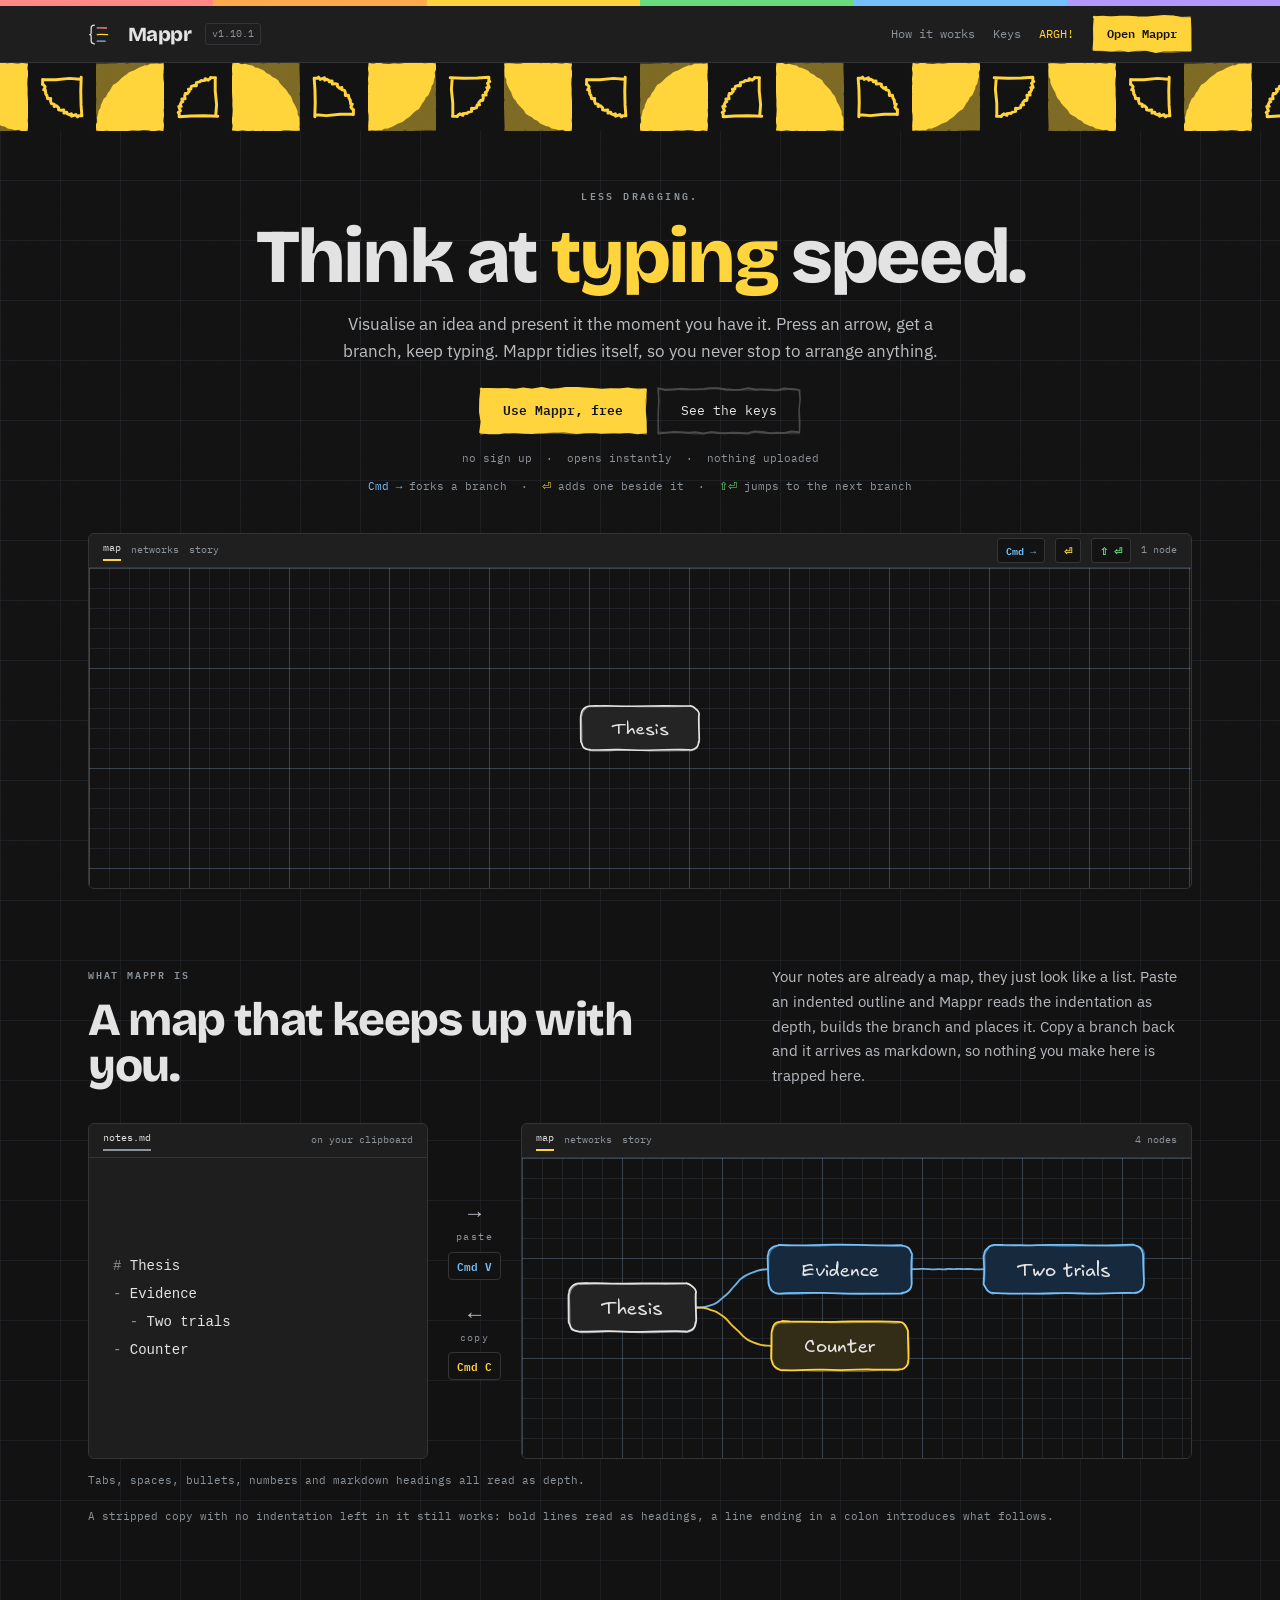
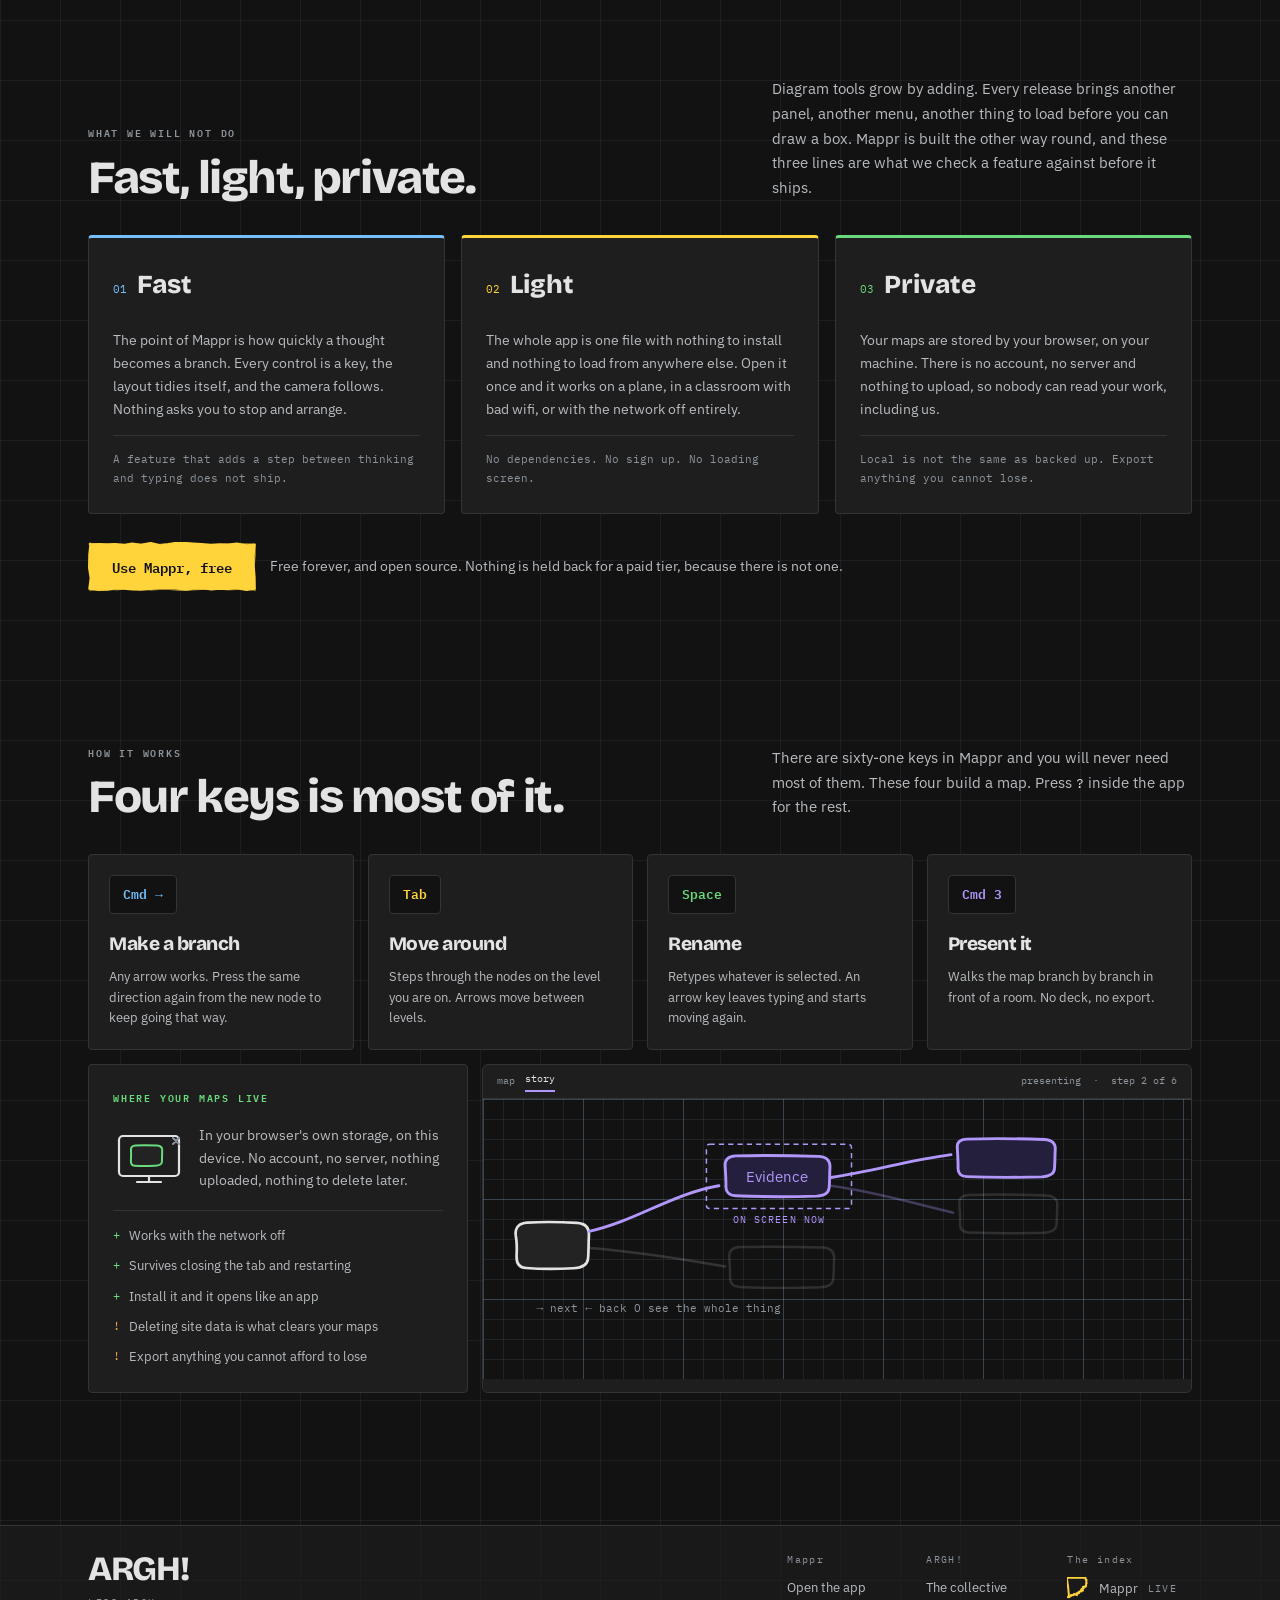
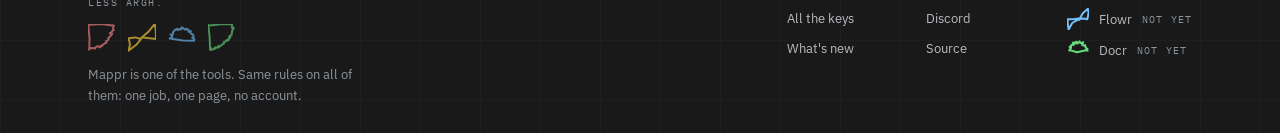
==== mappr/index.html @ 92268f29 "Fire the band, make the cards keys, drop the plate out of the band The band (book board 14): one row" ====
<!doctype html>
<html lang="en">
<head>
<meta charset="utf-8">
<meta name="viewport" content="width=device-width,initial-scale=1">
<title>Mappr by ARGH! — think at typing speed</title>
<meta name="description" content="A keyboard-first mind map. Press an arrow, get a branch, keep typing. Mappr tidies itself, runs in your browser and uploads nothing.">
<meta name="theme-color" content="#121212">
<link rel="icon" href="/assets/icon.svg" type="image/svg+xml">

<meta property="og:title" content="Mappr by ARGH! — think at typing speed">
<meta property="og:description" content="A keyboard-first mind map. Press an arrow, get a branch, keep typing. Free forever, open source, nothing leaves your device.">
<meta property="og:type" content="website">

<!--critical:start-->
<style>
/* Critical: enough to paint dark and roughly right above the fold if
   site.css is late. Generated by tools/build-critical.py from the
   stylesheet itself; do not hand-edit. */
:root{--field:#121212;--panel:#1e1e1e;--line:#343434;--ink:#e3e3e3;--ash:#b9bcc0;--muted:#8d949b;--blue:#74c0fc;--yellow:#ffd43b;--green:#69db7c;--orange:#ffa94d;--violet:#b197fc;--red:#ff8787;--rule-page:rgba(160,195,230,.07);--rule-map:rgba(160,195,230,.10);--rule-map-strong:rgba(160,195,230,.19);--display:'Bricolage Grotesque',system-ui,sans-serif;--sans:'IBM Plex Sans',system-ui,sans-serif;--mono:'IBM Plex Mono',ui-monospace,monospace;--page-max:1200px;--gut:48px;}
*{box-sizing:border-box}
html{scroll-behavior:smooth}
body{margin:0;background-color:var(--field);background-image:linear-gradient(var(--rule-page) 1px, transparent 1px),linear-gradient(90deg, var(--rule-page) 1px, transparent 1px);background-size:60px 60px, 60px 60px;color:var(--ink);font-family:var(--sans);font-size:15px;line-height:1.65;-webkit-font-smoothing:antialiased;}
a{color:var(--blue);text-decoration:none}
a:hover{color:var(--ink)}
.wrap{max-width:var(--page-max);margin:0 auto;padding:0 var(--gut)}
.label{font-family:var(--mono);font-weight:600;font-size:10px;letter-spacing:1.8px;color:var(--muted);text-transform:uppercase;}
.btn{display:inline-flex;align-items:center;justify-content:center;font-family:var(--mono);font-size:13px;font-weight:600;padding:13px 24px;border-radius:4px;border:1px solid transparent;min-height:44px;cursor:pointer;}
.btn-primary{background:var(--ink);color:var(--field)}
.btn-ghost{color:var(--ink);border-color:var(--line);font-weight:400}
.map-paper{background-color:var(--field);background-image:linear-gradient(var(--rule-map) 1px, transparent 1px),linear-gradient(90deg, var(--rule-map) 1px, transparent 1px),linear-gradient(var(--rule-map-strong) 1px, transparent 1px),linear-gradient(90deg, var(--rule-map-strong) 1px, transparent 1px);background-size:20px 20px, 20px 20px, 100px 100px, 100px 100px;}
.panel{background:var(--panel);border:1px solid var(--line);border-radius:6px;overflow:hidden;}
.panel-bar{height:34px;border-bottom:1px solid var(--line);display:flex;align-items:center;padding:0 14px;gap:10px;font-family:var(--mono);font-size:10px;color:#4f4f4f;overflow-x:auto;scrollbar-width:none;}
.spectrum{height:6px;display:flex}
.spectrum span{flex-grow:1}
.spectrum .s1{background:var(--red)}
.spectrum .s2{background:var(--orange)}
.spectrum .s3{background:var(--yellow)}
.spectrum .s4{background:var(--green)}
.spectrum .s5{background:var(--blue)}
.spectrum .s6{background:var(--violet)}
.topbar{position:sticky;top:0;z-index:20;background:var(--panel);border-bottom:1px solid var(--line);}
.topbar .inner{max-width:var(--page-max);margin:0 auto;height:56px;display:flex;align-items:center;gap:14px;padding:0 var(--gut);}
.topbar .name{font-family:var(--display);font-weight:700;font-size:19px}
.topbar .ver{font-family:var(--mono);font-size:10px;color:var(--muted);border:1px solid var(--line);padding:2px 6px;border-radius:3px;}
.topbar nav{margin-left:auto;display:flex;align-items:center;gap:18px}
.topbar nav a{font-family:var(--mono);font-size:12px;color:var(--muted)}
.topbar nav a.argh{color:var(--yellow)}
.topbar nav a.cta{color:var(--field);background:var(--yellow);font-weight:600;padding:8px 13px;border-radius:4px;}
.hero{padding:56px 0 0;text-align:center}
.hero .label{letter-spacing:2.4px}
.hero h1{font-weight:700;font-size:76px;line-height:.94;letter-spacing:-1.6px;margin:18px auto 0;}
.hero h1 .hl{color:var(--yellow)}
.hero .lead{margin:18px auto 0;max-width:600px}
.hero .actions{display:flex;gap:10px;justify-content:center;margin-top:22px;flex-wrap:wrap}
.hero .reassure{display:block;margin-top:14px;font-family:var(--mono);font-size:11px;color:var(--muted);}
.hero-panel{margin-top:38px;}
.hero-note{margin-top:10px;font-family:var(--mono);font-size:11px;color:var(--muted);}
.hero-panel{display:flex;flex-direction:column}
.hero h1{font-weight:800;letter-spacing:-2.8px}
.topbar .name{font-weight:800;letter-spacing:-.6px;font-size:20px}
.drawn{position:relative;background:none;border:0;border-radius:0;padding:13px 24px}
.drawn .ed{position:absolute;inset:0;display:block;pointer-events:none;color:inherit}
.drawn .ed svg{display:block;width:100%;height:100%}
.drawn .t{position:relative}
.drawn .f2,.drawn .f3{opacity:0}
.btn.drawn.btn-primary .t{color:var(--field)}
.btn.drawn.btn-ghost{color:#4a4a4a;background:none;border:0}
.btn.drawn.btn-ghost .t{color:var(--ink)}
.topbar nav a.cta.drawn{color:var(--yellow);background:none;padding:9px 15px}
.topbar nav a.cta.drawn .t{color:var(--field)}
.grain{position:fixed;inset:0;pointer-events:none;z-index:2;opacity:.05;mix-blend-mode:overlay}
.grain svg{width:100%;height:100%;display:block}
.tileband{height:68px;overflow:hidden;display:flex;justify-content:center;background:var(--field);position:relative;z-index:1}
.tileband .row{display:flex;flex:0 0 auto}
.tileband .bt{display:block;width:68px;height:68px;flex:0 0 68px;opacity:0;animation:bandfire 1ms steps(1,start) forwards;animation-delay:calc(var(--i) * 34ms)}
.tileband .bt svg{display:block;width:100%;height:100%;overflow:visible;transition:transform 90ms steps(2,end)}
@media (max-width:1000px){:root{--gut:28px}.hero h1{font-size:56px;letter-spacing:-1px}}
@media (max-width:640px){:root{--gut:16px}.hero h1{font-size:40px;line-height:1;letter-spacing:-.6px;max-width:none}.topbar nav{gap:12px}.tileband{height:48px}.tileband .bt{width:48px;height:48px;flex-basis:48px}}
@media (prefers-reduced-motion: reduce){html{scroll-behavior:auto}.tileband .bt{animation:none;opacity:1}}
</style>
<!--critical:end-->
<link rel="stylesheet" href="/assets/site.css">
<link rel="preload" href="/assets/fonts/bricolage-grotesque-latin-800-normal.woff2" as="font" type="font/woff2" crossorigin>
<link rel="preload" href="/assets/fonts/ibm-plex-sans-latin-400-normal.woff2" as="font" type="font/woff2" crossorigin>
</head>
<body>

<div class="spectrum" aria-hidden="true">
  <span class="s1"></span><span class="s2"></span><span class="s3"></span>
  <span class="s4"></span><span class="s5"></span><span class="s6"></span>
</div>

<header class="topbar">
  <div class="inner">
    <svg width="26" height="24" viewBox="0 0 124 112" fill="none" aria-hidden="true">
      <path d="M30 14 C21 14.6 15.5 18 15.2 26 C14.8 36 15.4 44 15 52 C14.7 56.5 12 58 8 58.4 C12 58.8 14.8 60.4 15.1 65 C15.5 73 14.9 81 15.3 91 C15.6 99 21 102.4 30 103" stroke="#e3e3e3" stroke-width="6" stroke-linecap="round" stroke-linejoin="round"></path>
      <path d="M44 27 C58 26.4 74 26.8 88 27.4" stroke="#ff8787" stroke-width="6" stroke-linecap="round"></path>
      <path d="M44 58.5 C60 58 78 58.4 94 59" stroke="#ffd43b" stroke-width="6" stroke-linecap="round"></path>
      <path d="M44 90 C56 89.4 70 89.8 82 90.4" stroke="#74c0fc" stroke-width="6" stroke-linecap="round"></path>
    </svg>
    <span class="name">Mappr</span>
    <span class="ver">v1.10.1</span>
    <nav>
      <a href="#how">How it works</a>
      <a href="#keys">Keys</a>
      <a href="/" class="argh">ARGH!</a>
      <a href="/mappr/app" class="cta drawn"><span class="ed" aria-hidden="true"><svg viewBox="0 0 120 36" preserveAspectRatio="none" fill="none"><g class="f1"><path d="M2.0 2.1 L13.3 1.6 L22.7 2.5 L33.6 1.7 L44.0 1.6 L53.9 2.3 L66.2 2.5 L76.1 1.6 L86.2 1.1 L97.5 1.5 L107.0 3.2 L117.6 3.1 L118.3 13.3 L118.3 22.6 L118.5 33.4 L107.2 33.1 L95.8 33.7 L85.2 33.7 L76.7 35.2 L65.1 33.1 L54.4 33.0 L43.5 34.3 L33.9 32.9 L23.1 33.8 L12.3 33.1 L1.7 33.0 L2.4 23.7 L2.3 12.4 L3.1 1.7 Z" fill="currentColor" stroke="currentColor" stroke-width="2" stroke-linejoin="round"/><path d="M1.9 2.4 L13.6 1.8 L24.6 1.9 L33.4 2.4 L44.4 3.0 L56.4 3.6 L66.4 2.5 L77.4 2.6 L86.1 1.8 L98.4 1.3 L108.4 2.2 L118.0 1.7 L118.0 13.0 L117.7 25.0 L118.4 34.6 L108.6 34.6 L97.7 35.3 L87.5 35.4 L77.1 34.9 L65.9 33.3 L55.8 34.5 L44.2 33.6 L34.6 34.7 L22.5 34.5 L12.4 34.0 L3.4 33.4 L3.2 23.5 L1.8 12.2 L3.6 2.1 Z" fill="none" stroke="currentColor" stroke-width="1.24" stroke-linejoin="round" opacity=".5"/></g><g class="f2"><path d="M3.0 1.6 L12.8 2.3 L23.6 3.0 L33.4 1.7 L43.7 1.7 L53.7 2.5 L65.6 2.3 L76.2 2.8 L87.1 1.0 L97.9 3.1 L107.1 1.8 L119.0 1.7 L117.0 13.4 L118.7 24.1 L117.0 32.8 L108.3 33.4 L97.9 34.3 L85.6 35.1 L76.3 34.7 L65.8 34.2 L54.5 33.1 L44.4 34.7 L34.1 33.7 L22.9 33.4 L12.9 33.0 L2.1 34.7 L2.1 23.1 L2.4 12.7 L0.8 1.4 Z" fill="currentColor" stroke="currentColor" stroke-width="2" stroke-linejoin="round"/><path d="M1.5 1.6 L13.1 2.8 L23.1 2.4 L33.3 3.1 L45.8 2.4 L55.8 1.7 L65.8 2.2 L76.7 2.4 L87.9 2.3 L97.6 2.0 L107.2 1.7 L118.7 2.4 L119.1 14.4 L118.0 22.9 L118.5 34.5 L108.8 34.6 L98.6 33.3 L86.9 35.4 L75.2 34.2 L66.7 33.7 L54.5 34.6 L43.6 35.5 L34.3 35.2 L22.6 33.4 L13.9 34.4 L3.7 35.4 L2.4 24.4 L3.1 13.6 L1.8 3.4 Z" fill="none" stroke="currentColor" stroke-width="1.24" stroke-linejoin="round" opacity=".5"/></g><g class="f3"><path d="M1.6 2.0 L13.5 2.8 L23.8 3.2 L33.6 1.8 L44.6 0.8 L53.7 2.3 L66.5 1.6 L75.0 1.5 L85.9 1.0 L96.5 2.2 L107.3 2.0 L117.0 3.1 L118.7 13.8 L118.4 23.7 L119.1 34.3 L106.6 33.9 L97.8 34.6 L85.4 33.3 L75.2 34.5 L65.2 34.1 L54.1 34.8 L43.2 33.1 L32.7 33.6 L23.2 34.6 L11.4 33.8 L0.9 34.7 L2.1 23.9 L2.7 13.5 L1.7 2.4 Z" fill="currentColor" stroke="currentColor" stroke-width="2" stroke-linejoin="round"/><path d="M2.9 3.2 L12.4 3.1 L24.5 1.5 L33.2 3.1 L44.5 3.6 L56.0 2.2 L65.0 2.8 L76.6 1.7 L87.8 2.0 L97.7 2.6 L107.8 2.2 L118.3 3.0 L119.1 12.3 L117.9 23.5 L119.7 33.9 L108.6 34.0 L97.6 33.5 L86.5 33.7 L75.6 33.7 L64.8 34.0 L55.2 34.3 L44.8 33.7 L35.0 33.6 L23.9 34.4 L12.8 33.5 L3.0 34.1 L2.0 24.7 L3.1 12.7 L2.8 2.4 Z" fill="none" stroke="currentColor" stroke-width="1.24" stroke-linejoin="round" opacity=".5"/></g></svg></span><span class="t">Open Mappr</span></a>
    </nav>
  </div>
</header>

<!--band:start-->
<div class="tileband" data-owner="mappr" aria-hidden="true"><div class="row"><span class="bt" style="--i:0"><svg viewBox="0 0 120 120"><g transform="rotate(0 60 60)"><use href="/assets/tiles.svg#g-quarter-disc"/></g></svg></span><span class="bt" style="--i:0"><svg viewBox="0 0 120 120"><g transform="rotate(0 60 60)"><use href="/assets/tiles.svg#o-quarter-disc"/></g></svg></span><span class="bt" style="--i:0"><svg viewBox="0 0 120 120"><g transform="rotate(90 60 60)"><use href="/assets/tiles.svg#g-quarter-disc"/></g></svg></span><span class="bt" style="--i:0"><svg viewBox="0 0 120 120"><g transform="rotate(90 60 60)"><use href="/assets/tiles.svg#o-quarter-disc"/></g></svg></span><span class="bt" style="--i:0"><svg viewBox="0 0 120 120"><g transform="rotate(180 60 60)"><use href="/assets/tiles.svg#g-quarter-disc"/></g></svg></span><span class="bt" style="--i:0"><svg viewBox="0 0 120 120"><g transform="rotate(180 60 60)"><use href="/assets/tiles.svg#o-quarter-disc"/></g></svg></span><span class="bt" style="--i:0"><svg viewBox="0 0 120 120"><g transform="rotate(270 60 60)"><use href="/assets/tiles.svg#g-quarter-disc"/></g></svg></span><span class="bt" style="--i:0"><svg viewBox="0 0 120 120"><g transform="rotate(270 60 60)"><use href="/assets/tiles.svg#o-quarter-disc"/></g></svg></span><span class="bt" style="--i:0"><svg viewBox="0 0 120 120"><g transform="rotate(0 60 60)"><use href="/assets/tiles.svg#g-quarter-disc"/></g></svg></span><span class="bt" style="--i:0"><svg viewBox="0 0 120 120"><g transform="rotate(0 60 60)"><use href="/assets/tiles.svg#o-quarter-disc"/></g></svg></span><span class="bt" style="--i:1"><svg viewBox="0 0 120 120"><g transform="rotate(90 60 60)"><use href="/assets/tiles.svg#g-quarter-disc"/></g></svg></span><span class="bt" style="--i:2"><svg viewBox="0 0 120 120"><g transform="rotate(90 60 60)"><use href="/assets/tiles.svg#o-quarter-disc"/></g></svg></span><span class="bt" style="--i:3"><svg viewBox="0 0 120 120"><g transform="rotate(180 60 60)"><use href="/assets/tiles.svg#g-quarter-disc"/></g></svg></span><span class="bt" style="--i:4"><svg viewBox="0 0 120 120"><g transform="rotate(180 60 60)"><use href="/assets/tiles.svg#o-quarter-disc"/></g></svg></span><span class="bt" style="--i:5"><svg viewBox="0 0 120 120"><g transform="rotate(270 60 60)"><use href="/assets/tiles.svg#g-quarter-disc"/></g></svg></span><span class="bt" style="--i:6"><svg viewBox="0 0 120 120"><g transform="rotate(270 60 60)"><use href="/assets/tiles.svg#o-quarter-disc"/></g></svg></span><span class="bt" style="--i:7"><svg viewBox="0 0 120 120"><g transform="rotate(0 60 60)"><use href="/assets/tiles.svg#g-quarter-disc"/></g></svg></span><span class="bt" style="--i:8"><svg viewBox="0 0 120 120"><g transform="rotate(0 60 60)"><use href="/assets/tiles.svg#o-quarter-disc"/></g></svg></span><span class="bt" style="--i:9"><svg viewBox="0 0 120 120"><g transform="rotate(90 60 60)"><use href="/assets/tiles.svg#g-quarter-disc"/></g></svg></span><span class="bt" style="--i:10"><svg viewBox="0 0 120 120"><g transform="rotate(90 60 60)"><use href="/assets/tiles.svg#o-quarter-disc"/></g></svg></span><span class="bt" style="--i:11"><svg viewBox="0 0 120 120"><g transform="rotate(180 60 60)"><use href="/assets/tiles.svg#g-quarter-disc"/></g></svg></span><span class="bt" style="--i:12"><svg viewBox="0 0 120 120"><g transform="rotate(180 60 60)"><use href="/assets/tiles.svg#o-quarter-disc"/></g></svg></span><span class="bt" style="--i:13"><svg viewBox="0 0 120 120"><g transform="rotate(270 60 60)"><use href="/assets/tiles.svg#g-quarter-disc"/></g></svg></span><span class="bt" style="--i:14"><svg viewBox="0 0 120 120"><g transform="rotate(270 60 60)"><use href="/assets/tiles.svg#o-quarter-disc"/></g></svg></span><span class="bt" style="--i:15"><svg viewBox="0 0 120 120"><g transform="rotate(0 60 60)"><use href="/assets/tiles.svg#g-quarter-disc"/></g></svg></span><span class="bt" style="--i:16"><svg viewBox="0 0 120 120"><g transform="rotate(0 60 60)"><use href="/assets/tiles.svg#o-quarter-disc"/></g></svg></span><span class="bt" style="--i:17"><svg viewBox="0 0 120 120"><g transform="rotate(90 60 60)"><use href="/assets/tiles.svg#g-quarter-disc"/></g></svg></span><span class="bt" style="--i:18"><svg viewBox="0 0 120 120"><g transform="rotate(90 60 60)"><use href="/assets/tiles.svg#o-quarter-disc"/></g></svg></span><span class="bt" style="--i:19"><svg viewBox="0 0 120 120"><g transform="rotate(180 60 60)"><use href="/assets/tiles.svg#g-quarter-disc"/></g></svg></span><span class="bt" style="--i:20"><svg viewBox="0 0 120 120"><g transform="rotate(180 60 60)"><use href="/assets/tiles.svg#o-quarter-disc"/></g></svg></span><span class="bt" style="--i:21"><svg viewBox="0 0 120 120"><g transform="rotate(270 60 60)"><use href="/assets/tiles.svg#g-quarter-disc"/></g></svg></span><span class="bt" style="--i:22"><svg viewBox="0 0 120 120"><g transform="rotate(270 60 60)"><use href="/assets/tiles.svg#o-quarter-disc"/></g></svg></span><span class="bt" style="--i:23"><svg viewBox="0 0 120 120"><g transform="rotate(0 60 60)"><use href="/assets/tiles.svg#g-quarter-disc"/></g></svg></span><span class="bt" style="--i:24"><svg viewBox="0 0 120 120"><g transform="rotate(0 60 60)"><use href="/assets/tiles.svg#o-quarter-disc"/></g></svg></span><span class="bt" style="--i:25"><svg viewBox="0 0 120 120"><g transform="rotate(90 60 60)"><use href="/assets/tiles.svg#g-quarter-disc"/></g></svg></span><span class="bt" style="--i:26"><svg viewBox="0 0 120 120"><g transform="rotate(90 60 60)"><use href="/assets/tiles.svg#o-quarter-disc"/></g></svg></span><span class="bt" style="--i:27"><svg viewBox="0 0 120 120"><g transform="rotate(180 60 60)"><use href="/assets/tiles.svg#g-quarter-disc"/></g></svg></span><span class="bt" style="--i:28"><svg viewBox="0 0 120 120"><g transform="rotate(180 60 60)"><use href="/assets/tiles.svg#o-quarter-disc"/></g></svg></span><span class="bt" style="--i:29"><svg viewBox="0 0 120 120"><g transform="rotate(270 60 60)"><use href="/assets/tiles.svg#g-quarter-disc"/></g></svg></span><span class="bt" style="--i:30"><svg viewBox="0 0 120 120"><g transform="rotate(270 60 60)"><use href="/assets/tiles.svg#o-quarter-disc"/></g></svg></span></div></div>
<!--band:end-->

<main>

<section class="hero">
  <div class="wrap">
    <p class="label">Less dragging.</p>
    <h1>Think at <span class="hl">typing</span> speed.</h1>
    <p class="lead">Visualise an idea and present it the moment you have it. Press an arrow, get a branch, keep typing. Mappr tidies itself, so you never stop to arrange anything.</p>
    <div class="actions">
      <a href="/mappr/app" class="btn btn-primary drawn"><span class="ed" aria-hidden="true"><svg viewBox="0 0 200 48" preserveAspectRatio="none" fill="none"><g class="f1"><path d="M1.9 2.1 L13.3 1.9 L22.7 2.2 L32.2 2.0 L43.6 2.7 L52.6 1.5 L62.9 2.7 L74.7 0.9 L85.7 3.1 L95.2 2.3 L104.3 0.8 L115.5 0.9 L125.0 1.4 L135.0 1.9 L146.3 2.8 L156.8 2.3 L167.1 2.4 L177.3 1.5 L188.9 3.2 L198.8 2.5 L197.6 12.4 L197.5 23.0 L198.6 34.8 L198.8 45.7 L188.8 46.8 L176.2 45.3 L168.0 45.9 L157.9 45.8 L145.4 46.3 L136.8 45.4 L124.8 45.6 L116.6 46.6 L104.2 45.4 L93.9 44.9 L85.2 45.2 L74.4 45.9 L63.2 46.6 L52.7 46.3 L42.3 45.8 L32.3 45.4 L23.8 46.7 L11.8 46.9 L1.3 45.7 L2.9 35.3 L1.0 25.2 L1.3 12.4 L2.7 1.6 Z" fill="currentColor" stroke="currentColor" stroke-width="2" stroke-linejoin="round"/><path d="M2.4 1.8 L13.9 2.8 L23.3 3.0 L34.4 2.9 L43.0 3.7 L53.3 1.6 L63.7 2.3 L75.2 1.6 L84.3 2.4 L96.3 1.4 L106.7 1.9 L117.0 1.8 L127.4 3.7 L137.8 2.9 L148.1 3.2 L156.2 2.5 L167.4 2.2 L178.0 2.5 L188.0 1.6 L198.4 2.0 L199.4 12.3 L197.7 24.6 L197.6 35.0 L199.1 47.6 L188.0 45.4 L177.9 46.2 L167.2 46.8 L157.1 46.1 L147.5 46.5 L136.9 46.1 L126.3 46.8 L117.2 47.2 L106.8 47.3 L94.3 46.1 L84.5 46.4 L75.5 47.0 L63.5 45.4 L53.7 45.4 L44.0 45.8 L34.7 46.9 L23.8 46.3 L12.8 45.6 L2.3 47.6 L3.7 36.1 L3.0 23.6 L3.8 14.4 L2.1 2.8 Z" fill="none" stroke="currentColor" stroke-width="1.24" stroke-linejoin="round" opacity=".5"/></g><g class="f2"><path d="M2.2 1.6 L11.3 1.8 L22.0 2.3 L31.9 1.3 L42.8 2.4 L52.6 0.9 L64.0 1.9 L74.1 1.0 L85.5 1.1 L95.2 1.0 L106.0 2.0 L116.7 1.0 L127.0 2.4 L136.6 2.8 L147.6 2.8 L157.3 1.1 L167.3 2.0 L177.2 3.0 L187.7 2.9 L198.9 2.0 L197.3 13.1 L199.1 24.7 L196.9 34.4 L198.5 46.9 L186.6 46.5 L176.3 45.4 L167.7 45.6 L156.1 45.4 L146.7 45.5 L134.9 45.7 L125.1 46.8 L114.8 45.2 L105.1 46.6 L95.5 45.0 L83.5 46.6 L73.6 46.7 L64.5 46.2 L54.1 45.0 L43.6 46.0 L33.3 46.7 L23.5 47.1 L12.6 45.6 L3.1 44.9 L1.2 35.1 L1.8 25.0 L1.7 12.1 L2.9 2.0 Z" fill="currentColor" stroke="currentColor" stroke-width="2" stroke-linejoin="round"/><path d="M3.3 1.4 L13.5 3.4 L22.3 3.5 L34.2 2.3 L43.6 2.9 L53.9 2.7 L64.8 1.4 L75.4 3.0 L86.1 3.0 L95.8 3.1 L105.0 2.5 L117.0 3.5 L125.2 3.4 L137.0 2.3 L146.1 3.4 L156.7 2.7 L166.6 2.6 L177.7 2.0 L187.5 1.4 L199.5 2.8 L197.4 13.7 L199.2 23.8 L199.6 36.3 L198.7 47.7 L187.6 45.4 L177.7 45.7 L168.7 45.6 L157.0 47.4 L145.9 45.5 L136.8 46.2 L125.2 46.9 L116.9 45.4 L104.9 45.6 L95.4 46.9 L84.6 47.3 L73.8 47.5 L63.8 45.6 L53.5 46.6 L44.8 45.6 L33.8 46.6 L23.2 47.2 L12.3 47.5 L2.2 46.2 L2.6 35.6 L3.1 25.3 L3.6 12.6 L1.8 3.1 Z" fill="none" stroke="currentColor" stroke-width="1.24" stroke-linejoin="round" opacity=".5"/></g><g class="f3"><path d="M2.0 0.8 L11.3 2.7 L22.1 3.1 L32.3 2.7 L44.0 2.2 L54.6 2.6 L63.6 1.7 L74.9 1.1 L84.0 2.2 L94.6 1.1 L106.1 1.2 L114.6 2.8 L124.9 1.9 L135.8 1.9 L146.0 2.5 L157.6 0.8 L167.2 1.7 L177.8 1.5 L188.9 2.9 L198.0 3.2 L198.0 13.1 L197.0 23.9 L198.2 36.1 L196.8 44.8 L186.6 47.2 L178.5 45.0 L167.6 45.9 L157.0 47.1 L146.3 44.9 L136.4 45.0 L124.6 45.7 L115.8 45.7 L105.4 46.6 L94.0 45.6 L85.5 46.9 L74.7 47.1 L64.8 46.3 L53.8 46.3 L43.7 47.1 L33.7 45.8 L21.9 45.5 L11.2 45.3 L0.9 46.5 L3.1 35.2 L3.1 22.9 L2.9 13.3 L2.5 2.3 Z" fill="currentColor" stroke="currentColor" stroke-width="2" stroke-linejoin="round"/><path d="M1.4 1.9 L12.5 3.0 L23.5 2.5 L33.9 3.5 L42.7 2.5 L53.6 2.1 L65.4 1.7 L74.0 1.5 L86.1 3.4 L95.1 3.2 L106.3 1.9 L116.9 1.6 L127.2 2.3 L135.8 1.4 L146.8 1.9 L156.5 1.3 L167.0 1.9 L178.9 2.2 L188.9 2.1 L198.8 3.3 L199.0 13.4 L199.6 23.4 L199.4 36.5 L198.6 47.1 L187.6 46.0 L176.8 45.7 L168.0 46.3 L157.5 46.5 L146.6 46.8 L137.9 45.4 L126.4 46.8 L116.3 45.5 L104.9 47.3 L95.4 45.4 L85.9 46.1 L75.3 47.5 L64.8 46.0 L53.2 45.4 L44.3 47.2 L33.2 47.4 L23.1 46.0 L13.0 47.2 L3.7 46.7 L2.3 35.1 L1.7 24.2 L2.3 13.5 L3.5 2.0 Z" fill="none" stroke="currentColor" stroke-width="1.24" stroke-linejoin="round" opacity=".5"/></g></svg></span><span class="t">Use Mappr, free</span></a>
      <a href="#keys" class="btn btn-ghost drawn"><span class="ed" aria-hidden="true"><svg viewBox="0 0 200 48" preserveAspectRatio="none" fill="none"><g class="f1"><path d="M1.7 1.4 L11.5 3.0 L22.8 2.5 L33.1 1.7 L43.8 2.2 L54.3 2.4 L64.7 1.9 L73.4 1.2 L85.1 1.2 L95.2 2.3 L104.1 2.7 L114.4 2.9 L126.6 1.3 L136.6 2.6 L145.5 2.4 L155.8 3.0 L167.5 3.2 L176.3 1.6 L188.0 2.3 L197.2 2.9 L198.8 12.5 L197.2 24.4 L197.8 35.4 L198.0 45.7 L186.5 45.1 L177.3 46.5 L166.9 46.6 L156.8 46.9 L146.8 45.6 L135.2 45.0 L124.7 46.9 L116.4 46.6 L104.2 46.4 L93.9 46.9 L84.9 46.6 L74.5 45.8 L64.7 47.1 L53.0 45.8 L43.8 46.4 L32.7 45.9 L23.8 45.5 L11.6 46.4 L1.5 47.0 L1.6 36.0 L1.7 24.9 L2.6 13.6 L1.3 1.2 Z" fill="none" stroke="currentColor" stroke-width="2" stroke-linejoin="round"/><path d="M3.1 1.7 L12.0 2.2 L23.9 2.0 L34.5 2.8 L43.9 2.8 L54.3 2.5 L65.2 2.9 L74.8 1.3 L84.4 1.6 L96.4 3.6 L105.5 3.1 L115.0 3.3 L125.3 3.3 L137.0 3.4 L147.7 2.4 L156.3 1.8 L168.5 2.9 L176.8 3.2 L187.3 1.3 L199.6 3.5 L198.3 14.2 L197.9 23.7 L199.3 35.0 L197.6 47.4 L188.3 47.1 L178.8 46.9 L166.7 45.7 L158.2 46.5 L146.3 47.1 L137.6 45.7 L126.6 47.6 L115.2 47.1 L105.6 47.1 L94.5 46.6 L84.5 45.6 L75.6 45.4 L63.6 47.4 L53.4 47.6 L43.7 46.9 L33.8 46.0 L22.9 46.1 L12.2 46.2 L3.1 45.4 L1.4 35.0 L2.5 23.7 L1.5 12.3 L3.3 2.8 Z" fill="none" stroke="currentColor" stroke-width="1.24" stroke-linejoin="round" opacity=".5"/></g><g class="f2"><path d="M1.2 0.9 L13.2 2.5 L22.7 2.5 L33.4 1.5 L43.5 2.2 L52.4 2.0 L62.8 1.1 L75.2 1.5 L84.7 0.9 L93.8 3.1 L104.8 2.8 L115.7 1.8 L125.3 2.2 L136.1 1.8 L145.5 2.3 L156.1 2.1 L167.4 2.6 L176.7 2.0 L187.1 2.5 L197.0 2.2 L198.2 13.3 L197.6 24.2 L197.0 34.1 L199.0 45.8 L188.3 45.0 L176.9 46.5 L167.4 46.8 L156.7 45.6 L147.6 47.0 L136.5 46.9 L125.3 46.6 L114.6 47.0 L104.1 47.0 L94.0 45.8 L83.6 45.1 L74.1 46.0 L64.3 46.7 L54.5 44.9 L42.7 46.9 L32.4 45.3 L21.8 46.5 L13.0 45.0 L1.7 47.0 L1.7 34.9 L1.7 24.7 L1.8 14.2 L1.8 2.8 Z" fill="none" stroke="currentColor" stroke-width="2" stroke-linejoin="round"/><path d="M3.1 2.6 L14.0 3.3 L22.8 1.4 L34.3 2.2 L44.6 2.0 L54.9 2.4 L65.6 1.4 L75.8 1.7 L86.2 1.7 L95.6 3.0 L104.6 3.0 L116.7 3.6 L126.8 2.8 L135.6 1.7 L146.1 2.7 L157.3 3.0 L167.4 2.1 L178.4 1.8 L188.5 2.4 L199.4 1.4 L199.8 12.9 L198.1 24.1 L198.7 35.1 L199.3 45.6 L187.6 46.5 L178.5 46.0 L167.7 46.4 L157.7 45.7 L147.2 47.0 L136.1 46.2 L127.5 46.1 L115.7 46.2 L105.0 46.9 L96.4 47.6 L84.7 45.8 L74.0 46.3 L63.5 47.0 L53.7 47.2 L43.0 46.7 L34.4 45.4 L22.8 47.4 L11.9 47.1 L3.2 47.1 L3.6 34.5 L2.5 24.6 L2.3 13.2 L2.4 3.7 Z" fill="none" stroke="currentColor" stroke-width="1.24" stroke-linejoin="round" opacity=".5"/></g><g class="f3"><path d="M2.2 2.5 L12.1 1.4 L21.5 0.8 L34.1 0.9 L42.7 2.0 L52.9 2.6 L64.5 1.7 L75.2 1.4 L83.9 2.4 L95.8 1.7 L104.5 1.5 L116.0 0.9 L124.7 1.9 L137.1 1.9 L146.5 2.3 L157.7 1.1 L167.3 3.2 L178.1 2.7 L188.1 1.1 L198.7 1.9 L197.8 13.6 L199.1 24.6 L199.2 35.3 L197.8 46.7 L188.5 45.5 L177.7 47.1 L167.3 46.6 L157.1 46.2 L146.9 46.3 L136.9 45.7 L126.1 45.3 L114.9 47.0 L104.5 45.3 L95.1 45.8 L84.5 44.8 L73.3 46.6 L63.5 45.9 L52.4 45.3 L44.0 46.3 L31.8 45.7 L23.0 45.2 L13.0 45.5 L2.0 46.6 L1.7 35.7 L1.3 24.5 L2.6 11.8 L2.5 2.7 Z" fill="none" stroke="currentColor" stroke-width="2" stroke-linejoin="round"/><path d="M1.5 1.9 L13.6 2.1 L22.3 3.7 L32.9 2.9 L43.1 1.5 L55.3 3.6 L64.6 1.9 L74.4 3.2 L85.8 2.6 L96.2 2.5 L106.3 2.7 L116.4 3.4 L125.9 1.7 L137.1 3.2 L146.6 1.3 L158.2 2.7 L167.7 3.0 L178.2 1.8 L188.8 1.8 L199.3 1.4 L199.5 13.8 L199.0 25.2 L197.4 35.5 L198.0 46.5 L188.2 46.2 L177.4 45.6 L166.6 47.7 L156.8 46.7 L146.4 46.9 L137.4 46.4 L125.8 45.8 L115.2 47.1 L105.3 45.8 L95.6 47.4 L86.0 45.8 L74.6 47.5 L63.6 47.7 L53.0 47.4 L44.4 46.9 L33.6 46.1 L23.8 46.6 L13.1 45.9 L3.4 46.0 L2.9 35.6 L3.1 24.6 L1.5 13.4 L2.1 1.4 Z" fill="none" stroke="currentColor" stroke-width="1.24" stroke-linejoin="round" opacity=".5"/></g></svg></span><span class="t">See the keys</span></a>
    </div>
    <span class="reassure">no sign up &nbsp;·&nbsp; opens instantly &nbsp;·&nbsp; nothing uploaded</span>
    <p class="hero-note"><span style="color:#74c0fc">Cmd &#8594;</span> forks a branch &nbsp;·&nbsp; <span style="color:#ffd43b">&#9166;</span> adds one beside it &nbsp;·&nbsp; <span style="color:#69db7c">&#8679;&#9166;</span> jumps to the next branch</p>
  </div>

  <div class="wrap">
  <div class="panel hero-panel" id="mapprDemo">
    <div class="panel-bar">
      <span class="tab on">map</span>
      <span class="tab">networks</span>
      <span class="tab">story</span>
      <span class="spacer"></span>
      <span class="chip" data-chip="fork" style="color:#74c0fc">Cmd &#8594;</span>
      <span class="chip" data-chip="enter" style="color:#ffd43b">&#9166;</span>
      <span class="chip" data-chip="sib" style="color:#69db7c">&#8679; &#9166;</span>
      <span class="count" id="mdCount">0 nodes</span>
    </div>
    <div class="md-stage stage map-paper">
      <svg id="mdSvg" xmlns="http://www.w3.org/2000/svg" role="img"
           aria-label="A map being built, one keystroke at a time: Thesis at the centre, an Evidence branch and a Counter branch growing from it, the tree tidying itself as each node lands.">
        <g id="mdCam">
          <g id="mdEdges" fill="none" stroke-linecap="round"></g>
          <g id="mdNodes"></g>
        </g>
      </svg>
    </div>
  </div>
  </div>
</section>

<section class="section" id="what">
  <div class="wrap">
    <div class="section-head">
      <div class="hgroup">
        <p class="label">What Mappr is</p>
        <h2>A map that keeps up with you.</h2>
      </div>
      <p class="side">Your notes are already a map, they just look like a list. Paste an indented outline and Mappr reads the indentation as depth, builds the branch and places it. Copy a branch back and it arrives as markdown, so nothing you make here is trapped here.</p>
    </div>

    <div class="exchange">
      <div class="panel ex-text">
        <div class="panel-bar">
          <span class="tab on" style="border-bottom-color:#8d949b">notes.md</span>
          <span class="spacer"></span>
          <span class="count">on your clipboard</span>
        </div>
        <pre class="outline"><code><span class="mk"># </span>Thesis
<span class="mk">- </span>Evidence
<span class="mk">  - </span>Two trials
<span class="mk">- </span>Counter</code></pre>
      </div>

      <div class="ex-arrows" aria-hidden="true">
        <div class="ex-arrow">
          <span class="g">&#8594;</span>
          <span class="t">paste</span>
          <span class="key blue">Cmd V</span>
        </div>
        <div class="ex-arrow">
          <span class="g">&#8592;</span>
          <span class="t">copy</span>
          <span class="key yellow">Cmd C</span>
        </div>
      </div>

      <div class="panel ex-map">
        <div class="panel-bar">
          <span class="tab on">map</span>
          <span class="tab">networks</span>
          <span class="tab">story</span>
          <span class="spacer"></span>
          <span class="count">4 nodes</span>
        </div>
        <div class="ex-stage map-paper">
          <svg viewBox="-84.4 -83.4 578.2 167.7" preserveAspectRatio="xMidYMid meet" xmlns="http://www.w3.org/2000/svg" role="img"
               aria-label="The same outline as a Mappr map: Thesis at the centre, Evidence branching on to Two trials, and Counter below.">
            <g id="mdEdges" fill="none" stroke-linecap="round"><path d="M58.00,0.00 Q64.87,-0.19 68.13,-1.11 Q71.39,-2.02 73.98,-2.85 Q76.57,-3.67 78.55,-5.46 Q80.54,-7.25 82.34,-8.77 Q84.15,-10.29 86.12,-11.90 Q88.09,-13.52 89.66,-15.68 Q91.23,-17.85 92.84,-19.36 Q94.44,-20.86 96.10,-22.96 Q97.75,-25.07 99.46,-26.42 Q101.16,-27.77 103.33,-29.10 Q105.49,-30.42 108.35,-31.46 Q111.22,-32.50 113.86,-33.48 Q116.49,-34.46 120.25,-34.73 L124.00,-35.00" stroke="#74c0fc" stroke-width="1.7" opacity="0.90" pathLength="1" stroke-dasharray="1" stroke-dashoffset="0.000"></path><path d="M255.00,-35.00 Q262.50,-35.27 265.31,-35.25 Q268.12,-35.23 270.82,-35.05 Q273.51,-34.87 275.84,-34.88 Q278.16,-34.88 279.65,-35.02 Q281.14,-35.16 282.72,-34.90 Q284.29,-34.63 286.33,-34.98 Q288.36,-35.33 290.04,-35.19 Q291.72,-35.05 293.10,-35.02 Q294.48,-35.00 296.17,-35.20 Q297.86,-35.40 300.07,-35.22 Q302.28,-35.04 304.99,-35.15 Q307.70,-35.27 310.49,-35.00 Q313.27,-34.73 317.14,-34.87 L321.00,-35.00" stroke="#74c0fc" stroke-width="1.7" opacity="0.90" pathLength="1" stroke-dasharray="1" stroke-dashoffset="0.000"></path><path d="M58.00,0.00 Q65.97,0.06 68.97,1.27 Q71.98,2.48 74.29,3.16 Q76.61,3.84 79.09,5.43 Q81.58,7.02 83.43,8.38 Q85.29,9.74 87.16,11.99 Q89.03,14.25 90.84,16.11 Q92.65,17.97 94.35,19.32 Q96.06,20.66 97.70,22.58 Q99.34,24.51 101.36,26.41 Q103.39,28.32 105.50,29.57 Q107.62,30.81 110.39,31.90 Q113.15,32.98 116.44,33.85 Q119.72,34.73 123.36,34.86 L127.00,35.00" stroke="#ffd43b" stroke-width="1.7" opacity="0.90" pathLength="1" stroke-dasharray="1" stroke-dashoffset="0.000"></path></g>
          <g id="mdNodes"><g><path d="M-48.84,-21.96 Q-33.16,-22.45 -24.98,-22.03 Q-16.80,-21.62 -8.16,-21.81 Q0.48,-22.00 8.41,-22.03 Q16.34,-22.07 24.25,-22.08 Q32.15,-22.09 40.70,-21.99 Q49.24,-21.89 49.17,-22.13 Q49.10,-22.38 50.57,-21.88 Q52.04,-21.38 53.48,-20.16 Q54.92,-18.93 56.17,-17.95 Q57.42,-16.97 57.91,-15.12 Q58.40,-13.27 58.03,-13.31 Q57.65,-13.35 57.74,-6.81 Q57.82,-0.27 58.16,6.63 Q58.50,13.52 58.08,13.13 Q57.66,12.75 57.50,14.74 Q57.35,16.73 56.52,18.06 Q55.70,19.39 54.20,20.33 Q52.70,21.28 50.70,21.73 Q48.70,22.18 48.82,21.92 Q48.95,21.67 40.71,21.58 Q32.47,21.50 24.37,21.80 Q16.27,22.11 8.35,22.23 Q0.42,22.35 -8.11,21.94 Q-16.65,21.54 -24.63,21.67 Q-32.62,21.81 -40.60,21.96 Q-48.59,22.12 -48.57,21.87 Q-48.56,21.61 -50.61,21.47 Q-52.66,21.33 -54.27,20.60 Q-55.89,19.87 -56.34,18.09 Q-56.80,16.31 -57.52,14.87 Q-58.24,13.43 -58.22,13.44 Q-58.21,13.45 -58.28,6.98 Q-58.36,0.51 -58.40,-6.33 Q-58.43,-13.17 -58.10,-13.16 Q-57.77,-13.16 -57.69,-14.67 Q-57.61,-16.19 -56.43,-17.86 Q-55.25,-19.54 -53.67,-20.53 Q-52.10,-21.52 -50.69,-21.72 Q-49.28,-21.91 -49.06,-21.94 Q-48.84,-21.96 -41.00,-22.20 Z" fill="#232323" opacity="1.00" stroke="none"></path><path d="M-48.84,-21.96 Q-33.16,-22.45 -24.98,-22.03 Q-16.80,-21.62 -8.16,-21.81 Q0.48,-22.00 8.41,-22.03 Q16.34,-22.07 24.25,-22.08 Q32.15,-22.09 40.70,-21.99 Q49.24,-21.89 49.17,-22.13 Q49.10,-22.38 50.57,-21.88 Q52.04,-21.38 53.48,-20.16 Q54.92,-18.93 56.17,-17.95 Q57.42,-16.97 57.91,-15.12 Q58.40,-13.27 58.03,-13.31 Q57.65,-13.35 57.74,-6.81 Q57.82,-0.27 58.16,6.63 Q58.50,13.52 58.08,13.13 Q57.66,12.75 57.50,14.74 Q57.35,16.73 56.52,18.06 Q55.70,19.39 54.20,20.33 Q52.70,21.28 50.70,21.73 Q48.70,22.18 48.82,21.92 Q48.95,21.67 40.71,21.58 Q32.47,21.50 24.37,21.80 Q16.27,22.11 8.35,22.23 Q0.42,22.35 -8.11,21.94 Q-16.65,21.54 -24.63,21.67 Q-32.62,21.81 -40.60,21.96 Q-48.59,22.12 -48.57,21.87 Q-48.56,21.61 -50.61,21.47 Q-52.66,21.33 -54.27,20.60 Q-55.89,19.87 -56.34,18.09 Q-56.80,16.31 -57.52,14.87 Q-58.24,13.43 -58.22,13.44 Q-58.21,13.45 -58.28,6.98 Q-58.36,0.51 -58.40,-6.33 Q-58.43,-13.17 -58.10,-13.16 Q-57.77,-13.16 -57.69,-14.67 Q-57.61,-16.19 -56.43,-17.86 Q-55.25,-19.54 -53.67,-20.53 Q-52.10,-21.52 -50.69,-21.72 Q-49.28,-21.91 -49.06,-21.94 Q-48.84,-21.96 -41.00,-22.20 Z" fill="none" stroke="#e3e3e3" stroke-width="1.6" stroke-linejoin="round" pathLength="1" stroke-dasharray="1" stroke-dashoffset="0.000"></path><path d="M-48.40,-21.19 Q-32.19,-21.47 -23.91,-21.64 Q-15.63,-21.82 -7.68,-21.45 Q0.26,-21.08 8.53,-21.25 Q16.80,-21.41 25.23,-21.25 Q33.67,-21.09 41.95,-21.55 Q50.23,-22.01 50.26,-21.62 Q50.29,-21.24 51.58,-21.21 Q52.87,-21.19 54.05,-20.08 Q55.23,-18.96 56.42,-17.65 Q57.60,-16.33 57.78,-14.64 Q57.95,-12.94 58.07,-13.04 Q58.20,-13.14 58.19,-6.18 Q58.18,0.78 58.13,7.20 Q58.07,13.62 58.40,13.85 Q58.73,14.08 58.04,15.32 Q57.34,16.56 56.76,18.43 Q56.18,20.30 54.90,21.08 Q53.63,21.87 51.39,22.40 Q49.15,22.93 49.30,22.82 Q49.44,22.70 41.60,22.62 Q33.76,22.55 25.47,22.85 Q17.18,23.15 8.77,22.93 Q0.36,22.71 -7.41,22.30 Q-15.19,21.88 -23.88,22.36 Q-32.57,22.83 -40.79,22.92 Q-49.02,23.00 -48.92,22.57 Q-48.83,22.14 -50.13,22.17 Q-51.44,22.20 -52.77,20.88 Q-54.10,19.56 -55.65,18.47 Q-57.20,17.39 -57.10,15.13 Q-57.01,12.88 -57.07,13.59 Q-57.14,14.31 -57.14,7.58 Q-57.15,0.85 -57.42,-6.06 Q-57.70,-12.98 -57.22,-12.65 Q-56.74,-12.33 -56.73,-13.83 Q-56.72,-15.33 -55.49,-16.89 Q-54.26,-18.45 -52.92,-19.57 Q-51.58,-20.69 -49.84,-21.18 Q-48.11,-21.68 -48.26,-21.43 Q-48.40,-21.19 -40.30,-21.33 Z" fill="none" stroke="#e3e3e3" stroke-width="1.1" opacity="0.50" stroke-linejoin="round" pathLength="1" stroke-dasharray="1" stroke-dashoffset="0.000"></path><text x="0.0" y="6.0" text-anchor="middle" font-family="Excalifont, cursive" font-size="17" fill="#e3e3e3">Thesis</text></g><g><path d="M133.08,-57.14 Q149.63,-56.52 157.58,-56.80 Q165.53,-57.09 173.35,-57.29 Q181.16,-57.50 189.62,-57.39 Q198.08,-57.27 205.92,-57.18 Q213.76,-57.10 221.59,-56.85 Q229.42,-56.60 237.86,-56.80 Q246.29,-57.00 245.87,-56.88 Q245.46,-56.76 247.41,-56.42 Q249.36,-56.08 251.04,-55.24 Q252.73,-54.39 253.52,-52.94 Q254.32,-51.50 254.89,-49.87 Q255.47,-48.23 255.28,-48.17 Q255.09,-48.10 254.87,-41.28 Q254.65,-34.47 254.84,-28.31 Q255.03,-22.15 255.04,-21.99 Q255.06,-21.82 254.90,-20.25 Q254.74,-18.67 253.74,-17.13 Q252.74,-15.58 250.84,-14.59 Q248.93,-13.59 247.38,-13.55 Q245.82,-13.50 246.04,-12.99 Q246.27,-12.48 237.81,-12.68 Q229.35,-12.87 221.49,-12.73 Q213.64,-12.59 205.48,-12.60 Q197.32,-12.61 189.61,-12.91 Q181.91,-13.21 173.83,-13.26 Q165.75,-13.32 157.68,-13.34 Q149.62,-13.37 141.35,-13.04 Q133.09,-12.70 133.28,-12.62 Q133.47,-12.54 131.71,-12.92 Q129.96,-13.30 128.35,-14.54 Q126.75,-15.79 125.97,-17.37 Q125.20,-18.95 124.77,-20.56 Q124.35,-22.17 124.40,-22.33 Q124.45,-22.50 124.11,-28.86 Q123.78,-35.23 123.63,-41.86 Q123.48,-48.48 123.77,-48.06 Q124.07,-47.64 124.19,-49.50 Q124.31,-51.36 125.30,-52.59 Q126.29,-53.82 128.03,-55.07 Q129.77,-56.32 131.35,-56.40 Q132.93,-56.48 133.00,-56.81 Q133.08,-57.14 141.35,-56.83 Z" fill="#16293d" opacity="1.00" stroke="none"></path><path d="M133.08,-57.14 Q149.63,-56.52 157.58,-56.80 Q165.53,-57.09 173.35,-57.29 Q181.16,-57.50 189.62,-57.39 Q198.08,-57.27 205.92,-57.18 Q213.76,-57.10 221.59,-56.85 Q229.42,-56.60 237.86,-56.80 Q246.29,-57.00 245.87,-56.88 Q245.46,-56.76 247.41,-56.42 Q249.36,-56.08 251.04,-55.24 Q252.73,-54.39 253.52,-52.94 Q254.32,-51.50 254.89,-49.87 Q255.47,-48.23 255.28,-48.17 Q255.09,-48.10 254.87,-41.28 Q254.65,-34.47 254.84,-28.31 Q255.03,-22.15 255.04,-21.99 Q255.06,-21.82 254.90,-20.25 Q254.74,-18.67 253.74,-17.13 Q252.74,-15.58 250.84,-14.59 Q248.93,-13.59 247.38,-13.55 Q245.82,-13.50 246.04,-12.99 Q246.27,-12.48 237.81,-12.68 Q229.35,-12.87 221.49,-12.73 Q213.64,-12.59 205.48,-12.60 Q197.32,-12.61 189.61,-12.91 Q181.91,-13.21 173.83,-13.26 Q165.75,-13.32 157.68,-13.34 Q149.62,-13.37 141.35,-13.04 Q133.09,-12.70 133.28,-12.62 Q133.47,-12.54 131.71,-12.92 Q129.96,-13.30 128.35,-14.54 Q126.75,-15.79 125.97,-17.37 Q125.20,-18.95 124.77,-20.56 Q124.35,-22.17 124.40,-22.33 Q124.45,-22.50 124.11,-28.86 Q123.78,-35.23 123.63,-41.86 Q123.48,-48.48 123.77,-48.06 Q124.07,-47.64 124.19,-49.50 Q124.31,-51.36 125.30,-52.59 Q126.29,-53.82 128.03,-55.07 Q129.77,-56.32 131.35,-56.40 Q132.93,-56.48 133.00,-56.81 Q133.08,-57.14 141.35,-56.83 Z" fill="none" stroke="#74c0fc" stroke-width="1.6" stroke-linejoin="round" pathLength="1" stroke-dasharray="1" stroke-dashoffset="0.000"></path><path d="M133.98,-56.96 Q149.93,-57.11 158.14,-56.45 Q166.36,-55.78 173.93,-56.30 Q181.50,-56.81 190.01,-56.89 Q198.52,-56.97 206.59,-56.98 Q214.66,-56.99 222.26,-56.77 Q229.87,-56.55 238.28,-56.16 Q246.70,-55.76 246.42,-55.93 Q246.14,-56.10 248.24,-55.85 Q250.33,-55.61 251.40,-54.75 Q252.47,-53.90 253.61,-52.14 Q254.75,-50.37 255.51,-49.05 Q256.27,-47.72 256.04,-47.35 Q255.82,-46.98 255.80,-40.70 Q255.78,-34.41 255.55,-27.98 Q255.32,-21.55 255.16,-21.57 Q255.00,-21.60 254.89,-19.94 Q254.77,-18.29 253.57,-16.54 Q252.37,-14.80 250.83,-14.31 Q249.30,-13.81 247.92,-12.99 Q246.54,-12.17 246.31,-12.56 Q246.09,-12.96 238.54,-12.73 Q230.99,-12.51 222.69,-12.35 Q214.40,-12.19 205.99,-12.27 Q197.58,-12.34 189.90,-12.66 Q182.22,-12.98 173.94,-13.04 Q165.66,-13.10 157.92,-12.61 Q150.18,-12.12 141.88,-12.14 Q133.58,-12.16 133.43,-12.63 Q133.29,-13.10 131.72,-13.25 Q130.15,-13.41 128.52,-14.18 Q126.89,-14.95 126.06,-16.56 Q125.22,-18.18 124.86,-19.74 Q124.51,-21.29 124.24,-21.01 Q123.97,-20.73 124.20,-27.79 Q124.44,-34.85 124.51,-41.09 Q124.58,-47.34 124.74,-47.19 Q124.90,-47.04 125.36,-49.01 Q125.83,-50.99 126.80,-52.19 Q127.77,-53.39 129.23,-54.39 Q130.70,-55.39 132.18,-55.98 Q133.66,-56.57 133.82,-56.77 Q133.98,-56.96 141.95,-57.04 Z" fill="none" stroke="#74c0fc" stroke-width="1.1" opacity="0.50" stroke-linejoin="round" pathLength="1" stroke-dasharray="1" stroke-dashoffset="0.000"></path><text x="189.5" y="-29.0" text-anchor="middle" font-family="Excalifont, cursive" font-size="17" fill="#e3e3e3">Evidence</text></g><g><path d="M330.55,-57.26 Q345.86,-57.06 354.05,-56.91 Q362.23,-56.76 370.01,-57.02 Q377.79,-57.27 385.91,-57.18 Q394.03,-57.10 401.97,-57.11 Q409.91,-57.12 418.22,-56.86 Q426.53,-56.60 434.05,-56.86 Q441.56,-57.12 449.94,-57.30 Q458.32,-57.48 457.89,-57.38 Q457.46,-57.27 459.65,-56.66 Q461.84,-56.06 463.07,-55.03 Q464.31,-54.00 465.04,-52.66 Q465.77,-51.32 466.12,-49.65 Q466.48,-47.99 466.48,-47.95 Q466.49,-47.92 466.60,-41.39 Q466.70,-34.86 467.11,-28.46 Q467.53,-22.06 467.19,-21.97 Q466.86,-21.87 466.82,-19.95 Q466.77,-18.03 465.66,-16.73 Q464.56,-15.43 463.14,-14.60 Q461.73,-13.77 459.82,-13.50 Q457.91,-13.23 457.71,-13.32 Q457.51,-13.42 449.74,-13.27 Q441.96,-13.12 433.71,-12.95 Q425.45,-12.78 417.87,-12.79 Q410.30,-12.81 401.88,-13.08 Q393.46,-13.34 385.57,-13.20 Q377.68,-13.06 369.83,-12.78 Q361.99,-12.49 353.94,-12.62 Q345.89,-12.75 337.95,-12.95 Q330.00,-13.15 330.10,-13.24 Q330.20,-13.32 328.62,-13.43 Q327.03,-13.54 325.60,-14.49 Q324.18,-15.43 323.12,-17.26 Q322.07,-19.10 321.31,-20.33 Q320.56,-21.56 320.71,-21.77 Q320.86,-21.98 321.15,-28.25 Q321.43,-34.52 321.07,-41.17 Q320.71,-47.81 321.01,-47.68 Q321.30,-47.55 321.46,-49.50 Q321.63,-51.44 322.84,-52.65 Q324.06,-53.85 325.33,-55.22 Q326.60,-56.59 328.22,-56.82 Q329.84,-57.04 330.19,-57.15 Q330.55,-57.26 338.20,-57.16 Z" fill="#16293d" opacity="1.00" stroke="none"></path><path d="M330.55,-57.26 Q345.86,-57.06 354.05,-56.91 Q362.23,-56.76 370.01,-57.02 Q377.79,-57.27 385.91,-57.18 Q394.03,-57.10 401.97,-57.11 Q409.91,-57.12 418.22,-56.86 Q426.53,-56.60 434.05,-56.86 Q441.56,-57.12 449.94,-57.30 Q458.32,-57.48 457.89,-57.38 Q457.46,-57.27 459.65,-56.66 Q461.84,-56.06 463.07,-55.03 Q464.31,-54.00 465.04,-52.66 Q465.77,-51.32 466.12,-49.65 Q466.48,-47.99 466.48,-47.95 Q466.49,-47.92 466.60,-41.39 Q466.70,-34.86 467.11,-28.46 Q467.53,-22.06 467.19,-21.97 Q466.86,-21.87 466.82,-19.95 Q466.77,-18.03 465.66,-16.73 Q464.56,-15.43 463.14,-14.60 Q461.73,-13.77 459.82,-13.50 Q457.91,-13.23 457.71,-13.32 Q457.51,-13.42 449.74,-13.27 Q441.96,-13.12 433.71,-12.95 Q425.45,-12.78 417.87,-12.79 Q410.30,-12.81 401.88,-13.08 Q393.46,-13.34 385.57,-13.20 Q377.68,-13.06 369.83,-12.78 Q361.99,-12.49 353.94,-12.62 Q345.89,-12.75 337.95,-12.95 Q330.00,-13.15 330.10,-13.24 Q330.20,-13.32 328.62,-13.43 Q327.03,-13.54 325.60,-14.49 Q324.18,-15.43 323.12,-17.26 Q322.07,-19.10 321.31,-20.33 Q320.56,-21.56 320.71,-21.77 Q320.86,-21.98 321.15,-28.25 Q321.43,-34.52 321.07,-41.17 Q320.71,-47.81 321.01,-47.68 Q321.30,-47.55 321.46,-49.50 Q321.63,-51.44 322.84,-52.65 Q324.06,-53.85 325.33,-55.22 Q326.60,-56.59 328.22,-56.82 Q329.84,-57.04 330.19,-57.15 Q330.55,-57.26 338.20,-57.16 Z" fill="none" stroke="#74c0fc" stroke-width="1.6" stroke-linejoin="round" pathLength="1" stroke-dasharray="1" stroke-dashoffset="0.000"></path><path d="M330.64,-56.85 Q347.06,-56.08 355.02,-56.41 Q362.97,-56.73 370.69,-56.68 Q378.40,-56.63 386.66,-56.22 Q394.91,-55.80 402.71,-56.06 Q410.50,-56.31 418.35,-56.47 Q426.20,-56.63 434.66,-56.17 Q443.13,-55.71 450.65,-56.25 Q458.17,-56.79 458.71,-56.70 Q459.25,-56.61 460.82,-56.18 Q462.40,-55.75 463.98,-54.97 Q465.55,-54.18 466.57,-52.38 Q467.60,-50.58 467.60,-48.67 Q467.61,-46.76 467.60,-46.72 Q467.60,-46.68 467.49,-40.73 Q467.39,-34.78 467.17,-27.94 Q466.96,-21.10 467.55,-21.61 Q468.13,-22.12 467.32,-20.07 Q466.52,-18.03 465.44,-16.81 Q464.36,-15.59 463.38,-14.30 Q462.40,-13.01 460.43,-12.82 Q458.46,-12.63 458.24,-12.89 Q458.01,-13.15 450.09,-12.98 Q442.16,-12.82 434.74,-12.78 Q427.32,-12.74 419.04,-12.59 Q410.75,-12.45 402.31,-12.72 Q393.86,-12.99 385.96,-12.53 Q378.07,-12.06 370.11,-12.52 Q362.16,-12.98 354.43,-12.74 Q346.71,-12.49 338.33,-12.79 Q329.95,-13.10 330.01,-12.56 Q330.07,-12.02 328.94,-12.41 Q327.82,-12.79 325.98,-13.75 Q324.14,-14.71 323.45,-16.43 Q322.76,-18.15 321.85,-19.87 Q320.94,-21.58 321.16,-21.75 Q321.38,-21.91 321.85,-27.89 Q322.32,-33.86 322.11,-40.99 Q321.90,-48.11 321.90,-48.00 Q321.90,-47.89 322.24,-48.99 Q322.57,-50.10 323.71,-51.73 Q324.84,-53.35 325.67,-54.62 Q326.49,-55.89 328.58,-56.25 Q330.67,-56.60 330.66,-56.73 Q330.64,-56.85 338.85,-56.47 Z" fill="none" stroke="#74c0fc" stroke-width="1.1" opacity="0.50" stroke-linejoin="round" pathLength="1" stroke-dasharray="1" stroke-dashoffset="0.000"></path><text x="394.0" y="-29.0" text-anchor="middle" font-family="Excalifont, cursive" font-size="17" fill="#e3e3e3">Two trials</text></g><g><path d="M136.23,12.52 Q150.86,12.83 158.70,12.85 Q166.53,12.87 174.29,13.06 Q182.05,13.25 189.78,12.86 Q197.52,12.47 204.92,12.66 Q212.32,12.85 219.98,12.70 Q227.64,12.54 235.31,12.85 Q242.98,13.16 243.22,13.18 Q243.47,13.20 245.02,13.27 Q246.58,13.33 247.81,14.74 Q249.04,16.14 249.93,17.61 Q250.83,19.08 251.33,20.60 Q251.83,22.11 251.69,22.12 Q251.54,22.12 251.72,28.83 Q251.91,35.54 252.08,41.52 Q252.26,47.50 252.05,47.75 Q251.83,48.01 251.74,49.91 Q251.65,51.80 250.63,53.22 Q249.62,54.64 248.03,55.60 Q246.44,56.56 244.63,56.52 Q242.83,56.48 242.85,56.67 Q242.88,56.86 235.24,56.85 Q227.61,56.84 220.23,56.66 Q212.85,56.48 205.08,56.79 Q197.31,57.10 189.66,57.10 Q182.02,57.10 174.11,56.84 Q166.21,56.58 158.94,57.06 Q151.67,57.53 143.91,57.34 Q136.14,57.15 136.21,57.34 Q136.28,57.53 134.45,56.66 Q132.62,55.78 131.32,54.93 Q130.03,54.08 129.09,52.90 Q128.15,51.72 127.67,49.96 Q127.20,48.19 126.88,48.10 Q126.56,48.01 126.73,41.73 Q126.91,35.46 126.96,29.00 Q127.02,22.55 127.15,22.32 Q127.27,22.09 127.66,20.36 Q128.05,18.63 128.65,17.08 Q129.24,15.53 130.71,14.41 Q132.18,13.30 134.04,13.13 Q135.90,12.97 136.06,12.74 Q136.23,12.52 143.55,12.68 Z" fill="#332c17" opacity="1.00" stroke="none"></path><path d="M136.23,12.52 Q150.86,12.83 158.70,12.85 Q166.53,12.87 174.29,13.06 Q182.05,13.25 189.78,12.86 Q197.52,12.47 204.92,12.66 Q212.32,12.85 219.98,12.70 Q227.64,12.54 235.31,12.85 Q242.98,13.16 243.22,13.18 Q243.47,13.20 245.02,13.27 Q246.58,13.33 247.81,14.74 Q249.04,16.14 249.93,17.61 Q250.83,19.08 251.33,20.60 Q251.83,22.11 251.69,22.12 Q251.54,22.12 251.72,28.83 Q251.91,35.54 252.08,41.52 Q252.26,47.50 252.05,47.75 Q251.83,48.01 251.74,49.91 Q251.65,51.80 250.63,53.22 Q249.62,54.64 248.03,55.60 Q246.44,56.56 244.63,56.52 Q242.83,56.48 242.85,56.67 Q242.88,56.86 235.24,56.85 Q227.61,56.84 220.23,56.66 Q212.85,56.48 205.08,56.79 Q197.31,57.10 189.66,57.10 Q182.02,57.10 174.11,56.84 Q166.21,56.58 158.94,57.06 Q151.67,57.53 143.91,57.34 Q136.14,57.15 136.21,57.34 Q136.28,57.53 134.45,56.66 Q132.62,55.78 131.32,54.93 Q130.03,54.08 129.09,52.90 Q128.15,51.72 127.67,49.96 Q127.20,48.19 126.88,48.10 Q126.56,48.01 126.73,41.73 Q126.91,35.46 126.96,29.00 Q127.02,22.55 127.15,22.32 Q127.27,22.09 127.66,20.36 Q128.05,18.63 128.65,17.08 Q129.24,15.53 130.71,14.41 Q132.18,13.30 134.04,13.13 Q135.90,12.97 136.06,12.74 Q136.23,12.52 143.55,12.68 Z" fill="none" stroke="#ffd43b" stroke-width="1.6" stroke-linejoin="round" pathLength="1" stroke-dasharray="1" stroke-dashoffset="0.000"></path><path d="M136.56,13.96 Q151.46,13.41 159.38,13.45 Q167.30,13.48 174.77,13.69 Q182.24,13.91 189.62,13.90 Q197.01,13.89 205.11,13.62 Q213.20,13.34 220.86,13.70 Q228.52,14.06 235.84,14.16 Q243.17,14.26 243.34,13.99 Q243.51,13.73 244.92,13.70 Q246.33,13.68 248.04,14.59 Q249.76,15.49 250.49,17.49 Q251.21,19.48 251.83,20.68 Q252.44,21.88 252.20,21.87 Q251.96,21.85 252.44,29.10 Q252.93,36.35 252.61,42.49 Q252.29,48.64 252.43,48.29 Q252.58,47.93 252.40,50.06 Q252.23,52.19 250.75,53.32 Q249.27,54.45 248.36,55.34 Q247.46,56.24 245.38,56.63 Q243.29,57.01 243.20,57.42 Q243.11,57.82 235.95,57.46 Q228.78,57.11 220.91,57.66 Q213.05,58.21 205.09,58.24 Q197.13,58.27 189.94,58.08 Q182.76,57.89 174.79,58.01 Q166.82,58.14 159.70,57.68 Q152.59,57.22 144.34,57.45 Q136.10,57.68 136.36,57.63 Q136.61,57.58 134.82,57.25 Q133.03,56.92 131.33,55.85 Q129.63,54.78 129.12,53.22 Q128.61,51.67 128.27,50.13 Q127.93,48.59 127.65,48.53 Q127.36,48.46 127.53,41.90 Q127.70,35.33 127.48,28.60 Q127.26,21.87 127.38,22.39 Q127.50,22.91 128.23,20.86 Q128.96,18.81 129.24,17.86 Q129.52,16.92 131.31,15.74 Q133.11,14.56 135.05,14.17 Q136.99,13.78 136.78,13.87 Q136.56,13.96 144.01,13.68 Z" fill="none" stroke="#ffd43b" stroke-width="1.1" opacity="0.50" stroke-linejoin="round" pathLength="1" stroke-dasharray="1" stroke-dashoffset="0.000"></path><text x="189.5" y="41.0" text-anchor="middle" font-family="Excalifont, cursive" font-size="17" fill="#e3e3e3">Counter</text></g></g>
          </svg>
        </div>
      </div>
    </div>

    <p class="demo-caption">
      <span>Tabs, spaces, bullets, numbers and markdown headings all read as depth.</span>
      <span>A stripped copy with no indentation left in it still works: bold lines read as headings, a line ending in a colon introduces what follows.</span>
    </p>
  </div>
</section>

<section class="section" id="philosophy">
  <div class="wrap">
    <div class="section-head">
      <div class="hgroup">
        <p class="label">What we will not do</p>
        <h2>Fast, light, private.</h2>
      </div>
      <p class="side">Diagram tools grow by adding. Every release brings another panel, another menu, another thing to load before you can draw a box. Mappr is built the other way round, and these three lines are what we check a feature against before it ships.</p>
    </div>

    <div class="pillars">
      <article class="card pillar p1">
        <div class="head"><span class="n">01</span><h3>Fast</h3></div>
        <p>The point of Mappr is how quickly a thought becomes a branch. Every control is a key, the layout tidies itself, and the camera follows. Nothing asks you to stop and arrange.</p>
        <div class="rule">A feature that adds a step between thinking and typing does not ship.</div>
      </article>
      <article class="card pillar p2">
        <div class="head"><span class="n">02</span><h3>Light</h3></div>
        <p>The whole app is one file with nothing to install and nothing to load from anywhere else. Open it once and it works on a plane, in a classroom with bad wifi, or with the network off entirely.</p>
        <div class="rule">No dependencies. No sign up. No loading screen.</div>
      </article>
      <article class="card pillar p3">
        <div class="head"><span class="n">03</span><h3>Private</h3></div>
        <p>Your maps are stored by your browser, on your machine. There is no account, no server and nothing to upload, so nobody can read your work, including us.</p>
        <div class="rule">Local is not the same as backed up. Export anything you cannot lose.</div>
      </article>
    </div>

    <div class="closing">
      <a href="/mappr/app" class="btn btn-primary drawn"><span class="ed" aria-hidden="true"><svg viewBox="0 0 200 48" preserveAspectRatio="none" fill="none"><g class="f1"><path d="M1.9 2.1 L13.3 1.9 L22.7 2.2 L32.2 2.0 L43.6 2.7 L52.6 1.5 L62.9 2.7 L74.7 0.9 L85.7 3.1 L95.2 2.3 L104.3 0.8 L115.5 0.9 L125.0 1.4 L135.0 1.9 L146.3 2.8 L156.8 2.3 L167.1 2.4 L177.3 1.5 L188.9 3.2 L198.8 2.5 L197.6 12.4 L197.5 23.0 L198.6 34.8 L198.8 45.7 L188.8 46.8 L176.2 45.3 L168.0 45.9 L157.9 45.8 L145.4 46.3 L136.8 45.4 L124.8 45.6 L116.6 46.6 L104.2 45.4 L93.9 44.9 L85.2 45.2 L74.4 45.9 L63.2 46.6 L52.7 46.3 L42.3 45.8 L32.3 45.4 L23.8 46.7 L11.8 46.9 L1.3 45.7 L2.9 35.3 L1.0 25.2 L1.3 12.4 L2.7 1.6 Z" fill="currentColor" stroke="currentColor" stroke-width="2" stroke-linejoin="round"/><path d="M2.4 1.8 L13.9 2.8 L23.3 3.0 L34.4 2.9 L43.0 3.7 L53.3 1.6 L63.7 2.3 L75.2 1.6 L84.3 2.4 L96.3 1.4 L106.7 1.9 L117.0 1.8 L127.4 3.7 L137.8 2.9 L148.1 3.2 L156.2 2.5 L167.4 2.2 L178.0 2.5 L188.0 1.6 L198.4 2.0 L199.4 12.3 L197.7 24.6 L197.6 35.0 L199.1 47.6 L188.0 45.4 L177.9 46.2 L167.2 46.8 L157.1 46.1 L147.5 46.5 L136.9 46.1 L126.3 46.8 L117.2 47.2 L106.8 47.3 L94.3 46.1 L84.5 46.4 L75.5 47.0 L63.5 45.4 L53.7 45.4 L44.0 45.8 L34.7 46.9 L23.8 46.3 L12.8 45.6 L2.3 47.6 L3.7 36.1 L3.0 23.6 L3.8 14.4 L2.1 2.8 Z" fill="none" stroke="currentColor" stroke-width="1.24" stroke-linejoin="round" opacity=".5"/></g><g class="f2"><path d="M2.2 1.6 L11.3 1.8 L22.0 2.3 L31.9 1.3 L42.8 2.4 L52.6 0.9 L64.0 1.9 L74.1 1.0 L85.5 1.1 L95.2 1.0 L106.0 2.0 L116.7 1.0 L127.0 2.4 L136.6 2.8 L147.6 2.8 L157.3 1.1 L167.3 2.0 L177.2 3.0 L187.7 2.9 L198.9 2.0 L197.3 13.1 L199.1 24.7 L196.9 34.4 L198.5 46.9 L186.6 46.5 L176.3 45.4 L167.7 45.6 L156.1 45.4 L146.7 45.5 L134.9 45.7 L125.1 46.8 L114.8 45.2 L105.1 46.6 L95.5 45.0 L83.5 46.6 L73.6 46.7 L64.5 46.2 L54.1 45.0 L43.6 46.0 L33.3 46.7 L23.5 47.1 L12.6 45.6 L3.1 44.9 L1.2 35.1 L1.8 25.0 L1.7 12.1 L2.9 2.0 Z" fill="currentColor" stroke="currentColor" stroke-width="2" stroke-linejoin="round"/><path d="M3.3 1.4 L13.5 3.4 L22.3 3.5 L34.2 2.3 L43.6 2.9 L53.9 2.7 L64.8 1.4 L75.4 3.0 L86.1 3.0 L95.8 3.1 L105.0 2.5 L117.0 3.5 L125.2 3.4 L137.0 2.3 L146.1 3.4 L156.7 2.7 L166.6 2.6 L177.7 2.0 L187.5 1.4 L199.5 2.8 L197.4 13.7 L199.2 23.8 L199.6 36.3 L198.7 47.7 L187.6 45.4 L177.7 45.7 L168.7 45.6 L157.0 47.4 L145.9 45.5 L136.8 46.2 L125.2 46.9 L116.9 45.4 L104.9 45.6 L95.4 46.9 L84.6 47.3 L73.8 47.5 L63.8 45.6 L53.5 46.6 L44.8 45.6 L33.8 46.6 L23.2 47.2 L12.3 47.5 L2.2 46.2 L2.6 35.6 L3.1 25.3 L3.6 12.6 L1.8 3.1 Z" fill="none" stroke="currentColor" stroke-width="1.24" stroke-linejoin="round" opacity=".5"/></g><g class="f3"><path d="M2.0 0.8 L11.3 2.7 L22.1 3.1 L32.3 2.7 L44.0 2.2 L54.6 2.6 L63.6 1.7 L74.9 1.1 L84.0 2.2 L94.6 1.1 L106.1 1.2 L114.6 2.8 L124.9 1.9 L135.8 1.9 L146.0 2.5 L157.6 0.8 L167.2 1.7 L177.8 1.5 L188.9 2.9 L198.0 3.2 L198.0 13.1 L197.0 23.9 L198.2 36.1 L196.8 44.8 L186.6 47.2 L178.5 45.0 L167.6 45.9 L157.0 47.1 L146.3 44.9 L136.4 45.0 L124.6 45.7 L115.8 45.7 L105.4 46.6 L94.0 45.6 L85.5 46.9 L74.7 47.1 L64.8 46.3 L53.8 46.3 L43.7 47.1 L33.7 45.8 L21.9 45.5 L11.2 45.3 L0.9 46.5 L3.1 35.2 L3.1 22.9 L2.9 13.3 L2.5 2.3 Z" fill="currentColor" stroke="currentColor" stroke-width="2" stroke-linejoin="round"/><path d="M1.4 1.9 L12.5 3.0 L23.5 2.5 L33.9 3.5 L42.7 2.5 L53.6 2.1 L65.4 1.7 L74.0 1.5 L86.1 3.4 L95.1 3.2 L106.3 1.9 L116.9 1.6 L127.2 2.3 L135.8 1.4 L146.8 1.9 L156.5 1.3 L167.0 1.9 L178.9 2.2 L188.9 2.1 L198.8 3.3 L199.0 13.4 L199.6 23.4 L199.4 36.5 L198.6 47.1 L187.6 46.0 L176.8 45.7 L168.0 46.3 L157.5 46.5 L146.6 46.8 L137.9 45.4 L126.4 46.8 L116.3 45.5 L104.9 47.3 L95.4 45.4 L85.9 46.1 L75.3 47.5 L64.8 46.0 L53.2 45.4 L44.3 47.2 L33.2 47.4 L23.1 46.0 L13.0 47.2 L3.7 46.7 L2.3 35.1 L1.7 24.2 L2.3 13.5 L3.5 2.0 Z" fill="none" stroke="currentColor" stroke-width="1.24" stroke-linejoin="round" opacity=".5"/></g></svg></span><span class="t">Use Mappr, free</span></a>
      <span>Free forever, and open source. Nothing is held back for a paid tier, because there is not one.</span>
    </div>
  </div>
</section>

<section class="section" id="how">
  <div class="wrap">
    <div class="section-head">
      <div class="hgroup">
        <p class="label">How it works</p>
        <h2>Four keys is most of it.</h2>
      </div>
      <p class="side">There are sixty-one keys in Mappr and you will never need most of them. These four build a map. Press <span style="font-family:var(--mono);font-size:13px;color:var(--ink)">?</span> inside the app for the rest.</p>
    </div>

    <div class="keys" id="keys">
      <article class="card keycard">
        <span class="key blue">Cmd &#8594;</span>
        <div>
          <h3>Make a branch</h3>
          <p>Any arrow works. Press the same direction again from the new node to keep going that way.</p>
        </div>
      </article>
      <article class="card keycard">
        <span class="key yellow">Tab</span>
        <div>
          <h3>Move around</h3>
          <p>Steps through the nodes on the level you are on. Arrows move between levels.</p>
        </div>
      </article>
      <article class="card keycard">
        <span class="key green">Space</span>
        <div>
          <h3>Rename</h3>
          <p>Retypes whatever is selected. An arrow key leaves typing and starts moving again.</p>
        </div>
      </article>
      <article class="card keycard">
        <span class="key violet">Cmd 3</span>
        <div>
          <h3>Present it</h3>
          <p>Walks the map branch by branch in front of a room. No deck, no export.</p>
        </div>
      </article>
    </div>

    <div class="how-lower">
      <article class="card storage">
        <p class="label">Where your maps live</p>
        <div class="top">
          <svg width="72" height="72" viewBox="0 0 72 72" fill="none" aria-hidden="true" style="flex-shrink:0">
            <rect x="6" y="14" width="60" height="40" rx="4" fill="none" stroke="#e3e3e3" stroke-width="2.2"></rect>
            <path d="M24 60 L48 60" stroke="#e3e3e3" stroke-width="2.2" stroke-linecap="round"></path>
            <path d="M36 54 L36 60" stroke="#e3e3e3" stroke-width="2.2" stroke-linecap="round"></path>
            <path d="M18 28 C17.6 25 19.6 23.6 22.4 23.4 C30 23 38 23.2 44 23.6 C48 23.9 49.4 25.8 49.2 28.6 C49 32.6 49.1 36.6 48.9 40 C48.7 42.6 46.2 43.6 42 43.8 C34 44.2 26 44.1 21.6 43.8 C18.8 43.6 17.8 41.6 17.9 39 C18.1 35.6 18.2 31.6 18 28 Z" fill="#232323" stroke="#69db7c" stroke-width="2"></path>
            <path d="M60 22 L66 16 M66 22 L60 16" stroke="#8d949b" stroke-width="2" stroke-linecap="round"></path>
          </svg>
          <p>In your browser's own storage, on this device. No account, no server, nothing uploaded, nothing to delete later.</p>
        </div>
        <ul>
          <li class="plus"><span class="m">+</span><span>Works with the network off</span></li>
          <li class="plus"><span class="m">+</span><span>Survives closing the tab and restarting</span></li>
          <li class="plus"><span class="m">+</span><span>Install it and it opens like an app</span></li>
          <li class="warn"><span class="m">!</span><span>Deleting site data is what clears your maps</span></li>
          <li class="warn"><span class="m">!</span><span>Export anything you cannot afford to lose</span></li>
        </ul>
      </article>

      <div class="panel">
        <div class="panel-bar">
          <span class="tab">map</span>
          <span class="tab on" style="border-bottom-color:#b197fc">story</span>
          <span class="spacer"></span>
          <span class="count">presenting &nbsp;&#183;&nbsp; step 2 of 6</span>
        </div>
        <div class="story-stage map-paper">
          <svg viewBox="0 0 660 200" fill="none" role="img" aria-label="Mappr presenting a map: the branch reached so far is lit in violet and everything not yet reached is faint.">
            <path d="M20 96 C19 88 23.6 84 31 83.6 C48 82.6 65 83 79 83.9 C87.4 84.4 91 88.6 90.6 96 C90.2 103.4 90.4 111 89.8 118 C89.2 124.4 83.6 127.2 75.6 127.6 C58.6 128.5 42 128.3 30 127.4 C23 127 20.6 122.6 20.8 116 C21.2 109 21.3 103 20 96 Z" fill="#232323" stroke="#e3e3e3" stroke-width="2.6" stroke-linejoin="round"></path>
            <path d="M91 92 C136 82 170 56 216 48" stroke="#b197fc" stroke-width="2.8" stroke-linecap="round"></path>
            <path d="M91 108 C140 112 178 118 222 126" stroke="rgba(227,227,227,.16)" stroke-width="2.4" stroke-linecap="round"></path>
            <path d="M222 28 C222 22 226 19.6 232 19.2 C258 18.4 287 18.8 312 19.7 C320 20 323.6 24 323.2 30.2 C322.8 36.8 323 44 322.4 50 C321.8 55.4 317.6 57.6 310.4 58 C284 58.8 254 58.6 232 57.7 C226 57.4 222.6 54 222.8 48.6 C223 43 222.3 34 222 28 Z" fill="#241f3d" stroke="#b197fc" stroke-width="2.8" stroke-linejoin="round"></path>
            <text x="272" y="44" text-anchor="middle" fill="#b197fc" font-family="IBM Plex Sans, sans-serif" font-size="14">Evidence</text>
            <path d="M226 116 C226 110 230 107.6 236 107.2 C262 106.4 291 106.8 316 107.7 C324 108 327.6 112 327.2 118.2 C326.8 124.8 327 132 326.4 138 C325.8 143.4 321.6 145.6 314.4 146 C288 146.8 258 146.6 236 145.7 C230 145.4 226.6 142 226.8 136.6 C227 131 226.3 122 226 116 Z" fill="none" stroke="rgba(227,227,227,.14)" stroke-width="2.4" stroke-linejoin="round"></path>
            <path d="M324 40 C366 34 396 24 440 18" stroke="#b197fc" stroke-width="2.8" stroke-linecap="round"></path>
            <path d="M324 48 C368 54 400 64 442 74" stroke="rgba(177,151,252,.3)" stroke-width="2.4" stroke-linecap="round"></path>
            <path d="M446 10 C446 5.4 449.6 3.4 455 3 C480 2.2 507 2.6 530 3.4 C537.6 3.7 541 7.2 540.6 13 C540.2 18.8 540.4 26 539.8 32 C539.2 37 534.8 39 527.6 39.4 C502 40.2 476 40 455 39.2 C449.6 38.9 446.6 35.8 446.8 31 C447 26 446.3 15.4 446 10 Z" fill="#241f3d" stroke="#b197fc" stroke-width="2.8" stroke-linejoin="round"></path>
            <path d="M448 64 C448 59.4 451.6 57.4 457 57 C482 56.2 509 56.6 532 57.4 C539.6 57.7 543 61.2 542.6 67 C542.2 72.8 542.4 80 541.8 86 C541.2 91 536.8 93 529.6 93.4 C504 94.2 478 94 457 93.2 C451.6 92.9 448.6 89.8 448.8 85 C449 80 448.3 69.4 448 64 Z" fill="none" stroke="rgba(227,227,227,.14)" stroke-width="2.4" stroke-linejoin="round"></path>
            <rect x="204" y="8" width="140" height="62" fill="none" stroke="#b197fc" stroke-width="1.4" stroke-dasharray="5 4" rx="3"></rect>
            <text x="274" y="84" text-anchor="middle" fill="#b197fc" font-family="IBM Plex Mono, monospace" font-size="10" letter-spacing="1">ON SCREEN NOW</text>
            <text x="40" y="170" fill="#8d949b" font-family="IBM Plex Mono, monospace" font-size="11">&#8594;  next     &#8592;  back     O  see the whole thing</text>
          </svg>
        </div>
      </div>
    </div>
  </div>
</section>

</main>

<div class="grain" aria-hidden="true"><svg xmlns="http://www.w3.org/2000/svg"><filter id="grain"><feTurbulence type="fractalNoise" baseFrequency="0.85" numOctaves="3" stitchTiles="stitch"/><feColorMatrix type="saturate" values="0"/></filter><rect width="100%" height="100%" filter="url(#grain)"/></svg></div>

<footer>
  <div class="inner">
    <div class="brand">
      <div class="argh">ARGH!</div>
      <div class="less">LESS ARGH.</div>
      <div class="marks"><svg width="28" height="28" viewBox="-1 -1 28 28" fill="none" aria-hidden="true" style="flex-shrink:0"><path d="M-0.8 -0.7 L0.5 12.8 L0.3 23.5 L-0.0 24.7 L1.4 23.0 L2.9 23.2 L5.5 23.0 L6.1 23.4 L6.5 22.5 L7.8 21.5 L9.2 21.0 L10.3 22.4 L12.2 21.3 L12.1 20.4 L13.5 20.7 L13.4 20.1 L16.1 18.2 L16.5 17.5 L17.4 17.7 L17.3 15.7 L18.7 15.5 L19.6 14.2 L19.1 13.5 L20.9 11.5 L20.3 12.4 L22.4 10.1 L20.9 8.1 L23.3 9.0 L22.3 7.4 L23.4 5.9 L24.6 5.1 L24.0 4.1 L24.4 1.7 L23.6 0.5 L25.0 0.7 L12.3 -1.1 L0.8 -0.2" fill="none" stroke="#ff8787" stroke-width="2" stroke-linecap="round" stroke-linejoin="round"/></svg><svg width="28" height="28" viewBox="-1 -1 28 28" fill="none" aria-hidden="true" style="flex-shrink:0"><path d="M11.8 13.3 L19.1 7.1 L25.9 -1.2 L26.9 6.6 L26.8 14.0 L18.6 12.9 L13.3 12.5" fill="none" stroke="#ffd43b" stroke-width="2" stroke-linecap="round" stroke-linejoin="round"/><path d="M12.1 13.8 L7.3 19.8 L-0.5 25.6 L1.0 19.7 L-0.3 13.2 L6.1 12.4 L11.9 14.0" fill="none" stroke="#ffd43b" stroke-width="2" stroke-linecap="round" stroke-linejoin="round"/></svg><svg width="28" height="28" viewBox="-1 -1 28 28" fill="none" aria-hidden="true" style="flex-shrink:0"><path d="M2.2 13.5 L1.2 13.0 L2.5 13.3 L3.3 11.4 L1.4 9.4 L3.3 10.4 L3.9 8.9 L4.0 7.6 L3.8 7.5 L6.3 4.6 L7.3 4.8 L8.0 3.8 L9.2 5.1 L9.8 4.2 L11.8 4.0 L12.7 2.5 L12.1 4.3 L12.9 2.4 L15.9 4.5 L17.4 4.4 L16.3 4.7 L17.3 3.6 L19.5 4.9 L19.5 6.7 L22.0 6.2 L20.8 6.3 L22.1 8.8 L22.9 9.1 L24.2 9.6 L24.6 11.9 L23.2 12.7 L25.3 14.1 L25.1 15.7 L13.9 15.6 L0.7 13.4" fill="none" stroke="#74c0fc" stroke-width="2" stroke-linecap="round" stroke-linejoin="round"/></svg><svg width="28" height="28" viewBox="-1 -1 28 28" fill="none" aria-hidden="true" style="flex-shrink:0"><path d="M-0.8 -0.2 L0.6 11.6 L1.1 23.7 L1.1 24.9 L1.7 22.6 L2.8 24.8 L5.1 24.0 L6.5 23.4 L5.8 22.6 L8.7 22.6 L9.5 20.9 L9.4 22.5 L12.3 20.2 L12.6 19.9 L14.3 18.7 L15.1 18.3 L15.2 18.1 L14.9 16.9 L18.1 15.9 L17.1 15.6 L19.1 14.2 L19.4 15.3 L20.5 12.9 L21.4 12.3 L20.1 11.6 L21.0 10.6 L22.6 10.1 L22.9 7.0 L23.0 6.0 L23.1 6.7 L23.8 4.0 L23.0 3.0 L24.8 3.2 L22.8 1.3 L23.1 -1.1 L11.6 -0.7 L0.8 0.4" fill="none" stroke="#69db7c" stroke-width="2" stroke-linecap="round" stroke-linejoin="round"/></svg></div>
      <div class="t" style="margin-top:13px">Mappr is one of the tools. Same rules on all of them: one job, one page, no account.</div>
    </div>
    <div class="cols">
      <div class="col">
        <span class="h">Mappr</span>
        <a href="/mappr/app">Open the app</a>
        <a href="#keys">All the keys</a>
        <a href="https://github.com/luiscabba/mappr/blob/main/CHANGELOG.md">What's new</a>
      </div>
      <div class="col">
        <span class="h">ARGH!</span>
        <a href="/">The collective</a>
        <a href="/#discord">Discord</a>
        <a href="https://github.com/luiscabba/mappr">Source</a>
      </div>
      <div class="col">
        <span class="h">The index</span>
        <a href="/mappr/app" class="toolrow"><svg width="22" height="22" viewBox="-1 -1 22 22" fill="none" aria-hidden="true" style="flex-shrink:0"><path d="M-1.0 1.1 L0.1 9.0 L1.1 19.3 L-0.2 19.1 L0.8 17.9 L2.6 18.4 L3.0 17.0 L5.5 16.9 L4.4 17.2 L5.6 17.0 L6.1 15.9 L9.0 17.2 L8.7 15.2 L8.9 15.9 L11.0 15.1 L9.8 14.9 L11.1 13.6 L13.4 13.5 L13.0 12.6 L13.3 11.2 L15.0 12.6 L14.1 10.6 L15.8 10.2 L15.0 8.9 L16.4 8.5 L17.5 8.7 L18.1 8.1 L18.1 5.4 L18.3 5.0 L18.6 5.3 L18.2 2.6 L18.3 2.6 L18.6 1.9 L17.5 0.9 L17.4 -0.5 L9.0 -0.2 L-0.8 -0.2" fill="none" stroke="#ffd43b" stroke-width="2" stroke-linecap="round" stroke-linejoin="round"/></svg><span class="n">Mappr</span><span class="s">LIVE</span></a>
        <span class="toolrow"><svg width="22" height="22" viewBox="-1 -1 22 22" fill="none" aria-hidden="true" style="flex-shrink:0"><path d="M11.0 11.1 L14.8 4.2 L19.9 -0.2 L20.6 4.0 L19.3 10.2 L15.5 9.5 L10.3 10.3" fill="none" stroke="#74c0fc" stroke-width="2" stroke-linecap="round" stroke-linejoin="round"/><path d="M9.6 10.9 L4.2 14.0 L0.6 20.6 L-0.3 14.3 L-0.3 10.2 L5.5 10.3 L10.4 9.4" fill="none" stroke="#74c0fc" stroke-width="2" stroke-linecap="round" stroke-linejoin="round"/></svg><span class="n">Flowr</span><span class="s">NOT YET</span></span>
        <span class="toolrow"><svg width="22" height="22" viewBox="-1 -1 22 22" fill="none" aria-hidden="true" style="flex-shrink:0"><path d="M1.4 10.7 L1.5 9.4 L2.4 9.5 L2.7 7.8 L3.0 7.8 L3.1 6.5 L1.6 7.0 L3.0 6.3 L3.0 5.4 L4.6 4.6 L6.0 4.7 L4.8 2.7 L7.4 2.5 L7.3 3.2 L9.4 3.4 L8.5 1.7 L9.9 3.2 L11.6 1.4 L12.5 3.1 L13.4 2.9 L14.4 2.5 L15.2 2.3 L14.1 5.1 L16.1 5.5 L17.2 5.1 L17.0 5.5 L17.6 6.4 L17.3 6.9 L18.7 8.8 L19.5 8.8 L18.1 9.8 L19.6 10.5 L17.9 10.3 L9.0 12.2 L1.9 10.1" fill="none" stroke="#69db7c" stroke-width="2" stroke-linecap="round" stroke-linejoin="round"/></svg><span class="n">Docr</span><span class="s">NOT YET</span></span>
      </div>
    </div>
  </div>
</footer>

<script src="/assets/mappr-demo.js" defer></script>
<script src="/assets/mappr-open.js" defer></script>
</body>
</html>
---- assets/site.css ----
/* Self-hosted, so the page loads nothing from anywhere else. Bricolage Grotesque and
   IBM Plex Sans and Mono are both under the SIL Open Font License 1.1; see
   FONT-LICENSE.md. Latin subsets only, from the @fontsource packages. */
@font-face{font-family:"Bricolage Grotesque";font-style:normal;font-weight:800;font-display:swap;src:url("fonts/bricolage-grotesque-latin-800-normal.woff2") format("woff2");}
@font-face{font-family:"IBM Plex Sans";font-style:normal;font-weight:400;font-display:swap;src:url("fonts/ibm-plex-sans-latin-400-normal.woff2") format("woff2");}
@font-face{font-family:"IBM Plex Sans";font-style:normal;font-weight:500;font-display:swap;src:url("fonts/ibm-plex-sans-latin-500-normal.woff2") format("woff2");}
@font-face{font-family:"IBM Plex Sans";font-style:normal;font-weight:600;font-display:swap;src:url("fonts/ibm-plex-sans-latin-600-normal.woff2") format("woff2");}
@font-face{font-family:"IBM Plex Mono";font-style:normal;font-weight:400;font-display:swap;src:url("fonts/ibm-plex-mono-latin-400-normal.woff2") format("woff2");}
@font-face{font-family:"IBM Plex Mono";font-style:normal;font-weight:500;font-display:swap;src:url("fonts/ibm-plex-mono-latin-500-normal.woff2") format("woff2");}
@font-face{font-family:"IBM Plex Mono";font-style:normal;font-weight:600;font-display:swap;src:url("fonts/ibm-plex-mono-latin-600-normal.woff2") format("woff2");}

/* Mappr by ARGH!
   Every colour here is read from src/app.html at 1.10.1, except Ash, which is
   body copy on the site where Ink is too bright at length and Muted too dim.
   If the app's dark palette changes, these change with it. The app is the source. */

:root{
  --field:#121212;
  --panel:#1e1e1e;
  --line:#343434;
  --ink:#e3e3e3;
  --ash:#b9bcc0;
  --muted:#8d949b;

  --blue:#74c0fc;
  --yellow:#ffd43b;
  --green:#69db7c;
  --orange:#ffa94d;
  --violet:#b197fc;
  --red:#ff8787;

  --rule-page:rgba(160,195,230,.07);
  --rule-map:rgba(160,195,230,.10);
  --rule-map-strong:rgba(160,195,230,.19);

  --display:'Bricolage Grotesque',system-ui,sans-serif;
  --sans:'IBM Plex Sans',system-ui,sans-serif;
  --mono:'IBM Plex Mono',ui-monospace,monospace;

  --page-max:1200px;
  --gut:48px;
}

*{box-sizing:border-box}

html{scroll-behavior:smooth}

body{
  margin:0;
  background-color:var(--field);
  /* the page grid: three times coarser and lighter than the map, so the map
     reads as the working zoom and the page as the same paper further out */
  background-image:
    linear-gradient(var(--rule-page) 1px, transparent 1px),
    linear-gradient(90deg, var(--rule-page) 1px, transparent 1px);
  background-size:60px 60px, 60px 60px;
  color:var(--ink);
  font-family:var(--sans);
  font-size:15px;
  line-height:1.65;
  -webkit-font-smoothing:antialiased;
}

a{color:var(--blue);text-decoration:none}
a:hover{color:var(--ink)}

h1,h2,h3{font-family:var(--display);font-weight:800;margin:0}
p{margin:0}

/* ---------- shared ---------- */

.wrap{max-width:var(--page-max);margin:0 auto;padding:0 var(--gut)}

.label{
  font-family:var(--mono);font-weight:600;font-size:10px;
  letter-spacing:1.8px;color:var(--muted);text-transform:uppercase;
}

.lead{font-size:17px;line-height:1.6;color:var(--ash);max-width:620px}
.body{font-size:15px;line-height:1.65;color:var(--ash);max-width:620px}
.small{font-size:13px;line-height:1.55;color:var(--ash)}

.key{
  display:inline-flex;align-items:center;
  font-family:var(--mono);font-weight:600;font-size:12px;
  background:var(--field);border:1px solid var(--line);
  padding:5px 10px;border-radius:4px;white-space:nowrap;
}
.key.blue{color:var(--blue)} .key.yellow{color:var(--yellow)}
.key.green{color:var(--green)} .key.violet{color:var(--violet)}
.key.red{color:var(--red)}

.btn{
  display:inline-flex;align-items:center;justify-content:center;
  font-family:var(--mono);font-size:13px;font-weight:600;
  padding:13px 24px;border-radius:4px;border:1px solid transparent;
  min-height:44px;cursor:pointer;
}
/* text on any accent is Field, never Ink: Ink on an accent is 1.1 to 1.9 to 1 */
.btn-primary{background:var(--ink);color:var(--field)}
.btn-primary:hover{background:#fff;color:var(--field)}
.btn-ghost{color:var(--ink);border-color:var(--line);font-weight:400}
.btn-ghost:hover{color:var(--ink);border-color:var(--muted)}

.section{padding:76px 0}
.section-head{
  display:flex;gap:40px;align-items:flex-end;
  margin-bottom:34px;flex-wrap:wrap;
}
.section-head h2{font-weight:700;font-size:46px;line-height:1;letter-spacing:-.8px;max-width:620px}
.section-head .label{display:block;margin-bottom:14px}
.section-head .side{width:420px;max-width:100%;font-size:15px;line-height:1.65;color:var(--ash)}
.section-head .hgroup{flex:1 1 380px;min-width:0}

.card{
  background:var(--panel);border:1px solid var(--line);
  border-radius:4px;padding:26px 24px;
}
.card h3{font-weight:600;font-size:20px;margin-bottom:8px}

/* the map paper, wherever a panel shows one */
.map-paper{
  background-color:var(--field);
  background-image:
    linear-gradient(var(--rule-map) 1px, transparent 1px),
    linear-gradient(90deg, var(--rule-map) 1px, transparent 1px),
    linear-gradient(var(--rule-map-strong) 1px, transparent 1px),
    linear-gradient(90deg, var(--rule-map-strong) 1px, transparent 1px);
  background-size:20px 20px, 20px 20px, 100px 100px, 100px 100px;
}

.panel{
  background:var(--panel);border:1px solid var(--line);
  border-radius:6px;overflow:hidden;
}
.panel-bar{
  height:34px;border-bottom:1px solid var(--line);
  display:flex;align-items:center;padding:0 14px;gap:10px;
  font-family:var(--mono);font-size:10px;color:#4f4f4f;
  overflow-x:auto;scrollbar-width:none;
}
.panel-bar::-webkit-scrollbar{display:none}
.panel-bar .tab{color:var(--muted);white-space:nowrap}
.panel-bar .tab.on{color:var(--ink);border-bottom:2px solid var(--yellow);padding-bottom:2px}
.panel-bar .spacer{flex-grow:1}
.panel-bar .chip{
  font-family:var(--mono);font-size:10px;font-weight:600;
  border:1px solid var(--line);background:var(--field);
  padding:3px 8px;border-radius:3px;white-space:nowrap;color:var(--muted);
}
.panel-bar .count{color:var(--muted);white-space:nowrap}

/* ---------- the spectrum rule ---------- */

.spectrum{height:6px;display:flex}
.spectrum span{flex-grow:1}
.spectrum .s1{background:var(--red)}
.spectrum .s2{background:var(--orange)}
.spectrum .s3{background:var(--yellow)}
.spectrum .s4{background:var(--green)}
.spectrum .s5{background:var(--blue)}
.spectrum .s6{background:var(--violet)}

/* ---------- top bar ---------- */

.topbar{
  position:sticky;top:0;z-index:20;
  background:var(--panel);border-bottom:1px solid var(--line);
}
.topbar .inner{
  max-width:var(--page-max);margin:0 auto;
  height:56px;display:flex;align-items:center;gap:14px;padding:0 var(--gut);
}
.topbar .name{font-family:var(--display);font-weight:700;font-size:19px}
.topbar .ver{
  font-family:var(--mono);font-size:10px;color:var(--muted);
  border:1px solid var(--line);padding:2px 6px;border-radius:3px;
}
.topbar nav{margin-left:auto;display:flex;align-items:center;gap:18px}
.topbar nav a{font-family:var(--mono);font-size:12px;color:var(--muted)}
.topbar nav a:hover{color:var(--ink)}
.topbar nav a.argh{color:var(--yellow)}
.topbar nav a.cta{
  color:var(--field);background:var(--yellow);font-weight:600;
  padding:8px 13px;border-radius:4px;
}
.topbar nav a.cta:hover{color:var(--field);filter:brightness(1.08)}

/* ---------- hero ---------- */

.hero{padding:56px 0 0;text-align:center}
.hero .label{letter-spacing:2.4px}
.hero h1{
  font-weight:700;font-size:76px;line-height:.94;letter-spacing:-1.6px;
  margin:18px auto 0;
}
.hero h1 .hl{color:var(--yellow)}
.hero .lead{margin:18px auto 0;max-width:600px}
.hero .actions{display:flex;gap:10px;justify-content:center;margin-top:22px;flex-wrap:wrap}
.hero .reassure{
  display:block;margin-top:14px;
  font-family:var(--mono);font-size:11px;color:var(--muted);
}
.hero-panel{
  margin-top:38px;
  /* the panel closes: it is a window onto the map, not a cut-off one */
}
.hero-panel .stage{
  height:300px;display:flex;align-items:center;justify-content:center;padding:10px;
}
.hero-panel .stage svg{width:100%;height:100%;max-height:260px}

/* ---------- 02, the demo panel ---------- */

.demo-panel{height:460px;display:flex;flex-direction:column}
.demo-panel .md-stage{flex:1 1 auto;min-height:0;position:relative}
.demo-panel .md-stage svg{display:block;width:100%;height:100%}
.demo-caption{
  margin-top:12px;display:flex;gap:18px;flex-wrap:wrap;
  font-family:var(--mono);font-size:11px;color:var(--muted);
}
.panel-bar .chip.hot{
  color:var(--ink);border-color:var(--ink);background:#262626;
}
.panel-bar .chip{transition:color .18s ease,border-color .18s ease,background-color .18s ease}

/* ---------- 03, philosophy ---------- */

.pillars{display:grid;grid-template-columns:repeat(3,minmax(0,1fr));gap:16px}
.pillar{display:flex;flex-direction:column;gap:14px;border-top-width:3px;border-top-style:solid}
.pillar.p1{border-top-color:var(--blue)}
.pillar.p2{border-top-color:var(--yellow)}
.pillar.p3{border-top-color:var(--green)}
.pillar .n{font-family:var(--mono);font-size:11px}
.pillar.p1 .n{color:var(--blue)} .pillar.p2 .n{color:var(--yellow)} .pillar.p3 .n{color:var(--green)}
.pillar .head{display:flex;align-items:baseline;gap:10px}
.pillar h3{font-size:26px}
.pillar p{font-size:14px;line-height:1.65;color:var(--ash)}
.pillar .rule{
  margin-top:auto;border-top:1px solid var(--line);padding-top:14px;
  font-family:var(--mono);font-size:11px;line-height:1.7;color:var(--muted);
}
.closing{display:flex;align-items:center;gap:14px;margin-top:28px;flex-wrap:wrap}
.closing span{font-size:14px;color:var(--ash)}

/* ---------- 04, how it works ---------- */

.keys{display:grid;grid-template-columns:repeat(4,minmax(0,1fr));gap:14px;margin-bottom:14px}
.keycard{padding:20px;display:flex;flex-direction:column;gap:14px}
.keycard .key{align-self:flex-start;font-size:13px;padding:8px 13px}
.keycard h3{font-size:19px;margin-bottom:7px}
.keycard p{font-size:13px;line-height:1.6;color:var(--ash)}

.how-lower{display:grid;grid-template-columns:380px minmax(0,1fr);gap:14px}
.storage{padding:24px;display:flex;flex-direction:column;gap:16px}
.storage .label{color:var(--green)}
.storage .top{display:flex;align-items:center;gap:14px}
.storage .top p{font-size:14px;line-height:1.6;color:var(--ash)}
.storage ul{list-style:none;margin:0;padding:14px 0 0;border-top:1px solid var(--line);display:flex;flex-direction:column;gap:9px}
.storage li{display:flex;gap:9px;font-size:13px;color:var(--ash)}
.storage li .m{font-family:var(--mono);font-size:12px;flex-shrink:0}
.storage li.plus .m{color:var(--green)}
.storage li.warn .m{color:var(--orange)}
.story-stage{min-height:280px;display:flex;align-items:center;justify-content:center;padding:12px}
.story-stage svg{width:100%;height:auto;max-height:240px}

/* ---------- 05, community ---------- */

.community{display:grid;grid-template-columns:452px minmax(0,1fr);gap:16px}
.news{border-top:3px solid var(--yellow);display:flex;flex-direction:column;gap:16px}
.news h3{font-size:24px}
.news p{font-size:14px;line-height:1.6;color:var(--ash)}
.news form{display:flex;gap:10px;align-items:flex-end;flex-wrap:wrap}
.news .field{flex:1 1 200px;display:flex;flex-direction:column;gap:7px}
.news label{font-family:var(--mono);font-size:10px;letter-spacing:1.4px;color:var(--muted)}
.news input{
  height:44px;background:var(--field);border:1px solid var(--line);
  border-radius:4px;color:var(--ink);font-size:14px;padding:0 14px;font-family:var(--sans);
}
.news input:focus{outline:2px solid var(--blue);outline-offset:1px}
.news button{
  height:44px;font-family:var(--mono);font-size:13px;font-weight:600;
  color:var(--field);background:var(--yellow);border:none;padding:0 20px;
  border-radius:4px;cursor:pointer;
}
.news button:hover{filter:brightness(1.08)}
.news .foot{margin-top:auto;font-family:var(--mono);font-size:11px;color:var(--muted)}

.links{display:flex;flex-direction:column;gap:12px}
.linkcard{
  flex:1 1 0;background:var(--panel);border:1px solid var(--line);
  border-radius:4px;padding:18px 20px;display:flex;align-items:center;gap:16px;
  border-left-width:3px;border-left-style:solid;color:var(--ink);
}
.linkcard:hover{background:#242424;color:var(--ink)}
.linkcard.violet{border-left-color:var(--violet)}
.linkcard.blue{border-left-color:var(--blue)}
.linkcard.red{border-left-color:var(--red)}
.linkcard .t{font-family:var(--display);font-weight:600;font-size:18px;margin-bottom:3px}
.linkcard .d{font-size:13px;color:var(--ash)}
.linkcard .arrow{font-family:var(--mono);font-size:14px}
.linkcard.violet .arrow{color:var(--violet)}
.linkcard.blue .arrow{color:var(--blue)}
.linkcard.red .arrow{color:var(--red)}
.linkcard .grow{flex-grow:1}

/* ---------- footer ---------- */

footer{
  border-top:1px solid var(--line);background:rgba(30,30,30,.6);
  margin-top:56px;padding:26px 0;
}
footer .inner{
  max-width:var(--page-max);margin:0 auto;padding:0 var(--gut);
  display:flex;gap:40px;align-items:flex-start;flex-wrap:wrap;
}
footer .brand{width:300px}
footer .lockup{display:flex;align-items:center;gap:11px;margin-bottom:10px}
footer .lockup .name{font-family:var(--display);font-weight:700;font-size:18px}
footer .lockup .by{font-family:var(--mono);font-size:11px;color:var(--muted)}
footer .brand .t{font-size:13px;line-height:1.6;color:var(--muted)}
footer .cols{flex-grow:1;display:flex;gap:60px;flex-wrap:wrap}
footer .col{display:flex;flex-direction:column;gap:9px}
footer .col .h{font-family:var(--mono);font-size:10px;letter-spacing:1.4px;color:var(--muted)}
footer .col a{font-size:13px;color:var(--ash)}
footer .col a:hover{color:var(--ink)}
footer .col span{font-size:13px;color:var(--muted)}

/* ---------- narrower ---------- */

@media (max-width:1000px){
  :root{--gut:28px}
  .hero h1{font-size:56px;letter-spacing:-1px}
  .section-head h2{font-size:36px}
  .pillars,.keys{grid-template-columns:repeat(2,minmax(0,1fr))}
  .how-lower,.community{grid-template-columns:minmax(0,1fr)}
  .section{padding:64px 0}
}

@media (max-width:640px){
  :root{--gut:16px}
  .hero h1{font-size:40px;line-height:1;letter-spacing:-.6px;max-width:none}
  .section-head h2{font-size:30px}
  .pillars,.keys{grid-template-columns:minmax(0,1fr)}
  .topbar nav{gap:12px}
  .topbar nav a:not(.cta):not(.argh){display:none}
  .hero-panel .stage{height:200px}
  .demo-panel{height:340px}
  .section{padding:52px 0}
}

@media (prefers-reduced-motion: reduce){
  html{scroll-behavior:auto}
  .panel-bar .chip{transition:none}
}

/* Excalifont, the hand-drawn face Excalidraw ships, under the SIL Open Font
   License 1.1. See FONT-LICENSE.md. It stays inside the map: it never sets
   interface text. */
@font-face{
  font-family:"Excalifont";
  src:url("Excalifont-Regular.woff2") format("woff2");
  font-weight:400;font-style:normal;font-display:swap;
}

/* ---------- hero note ---------- */

.hero-note{
  margin-top:10px;font-family:var(--mono);font-size:11px;color:var(--muted);
}

/* ---------- the map panel, wherever it runs ---------- */

.md-stage{flex:1 1 auto;min-height:0;position:relative}
.md-stage svg{display:block;width:100%;height:100%}
.hero-panel{display:flex;flex-direction:column}
.hero-panel .md-stage{height:320px;padding:0}

/* ---------- 02, the outline exchange ---------- */

.exchange{
  display:grid;
  grid-template-columns:minmax(0,340px) auto minmax(0,1fr);
  gap:18px;align-items:stretch;
}
.ex-text{display:flex;flex-direction:column}
.outline{
  margin:0;flex-grow:1;padding:22px 24px;
  display:flex;flex-direction:column;justify-content:center;
  font-family:var(--mono);font-size:14px;line-height:2;
  color:var(--ink);white-space:pre;overflow-x:auto;
}
.outline .mk{color:var(--muted)}

.ex-arrows{
  display:flex;flex-direction:column;justify-content:center;gap:22px;
  padding:0 2px;
}
.ex-arrow{display:flex;flex-direction:column;align-items:center;gap:6px}
.ex-arrow .g{font-family:var(--mono);font-size:22px;line-height:1;color:var(--ash)}
.ex-arrow .t{font-family:var(--mono);font-size:10px;letter-spacing:1.4px;color:var(--muted)}
.ex-arrow .key{font-size:11px;padding:4px 8px}

.ex-map{display:flex;flex-direction:column}
.ex-stage{flex-grow:1;min-height:300px;display:flex;align-items:center;justify-content:center;overflow:hidden}
.ex-stage svg{display:block;width:100%;height:100%;padding:18px}

@media (max-width:1000px){
  .exchange{grid-template-columns:minmax(0,1fr)}
  .ex-arrows{flex-direction:row;justify-content:center;gap:40px}
  .ex-arrow .g{transform:rotate(90deg)}
  .ex-arrow:last-child .g{transform:rotate(-90deg)}
  .hero-panel .md-stage{height:260px}
}
@media (max-width:640px){
  .hero-panel .md-stage{height:220px}
  .ex-stage{min-height:220px}
}


/* ---------- Bricolage Grotesque, one display face across ARGH! and every tool
   (settled 22 Sept 2026). 800 is the only display weight; the tighter tracking
   below is the face's, not a style choice. ---------- */

.hero h1{font-weight:800;letter-spacing:-2.8px}
.section-head h2{font-weight:800;letter-spacing:-1.4px}
.topbar .name{font-weight:800;letter-spacing:-.6px;font-size:20px}
.linkcard .t,.news h3,.keycard h3,.storage h3{font-weight:800;letter-spacing:-.5px}
footer .lockup .name{font-weight:800;letter-spacing:-.5px}

/* ---------- the hand on anything a person touches (settled 22 Sept 2026).
   Amplitude 1.2, a second pass at 62 percent of the stroke and half opacity,
   three frames cycled on hover with steps. Structure stays straight: rules,
   dividers, the index band, the map grid, anything over about 480px, anything
   under 20px. The test is whether a person puts their cursor on it. ---------- */

.drawn{position:relative;background:none;border:0;border-radius:0;padding:13px 24px}
.drawn .ed{position:absolute;inset:0;display:block;pointer-events:none;color:inherit}
.drawn .ed svg{display:block;width:100%;height:100%}
.drawn .t{position:relative}
.drawn .f2,.drawn .f3{opacity:0}
.drawn:hover .f1{animation:bf1 .36s steps(1,end) infinite}
.drawn:hover .f2{animation:bf2 .36s steps(1,end) infinite}
.drawn:hover .f3{animation:bf3 .36s steps(1,end) infinite}
.drawn:active{transform:translateY(2px)}
.drawn:focus-visible{outline:2px solid var(--blue);outline-offset:4px}
@keyframes bf1{0%,33.3%{opacity:1}33.4%,100%{opacity:0}}
@keyframes bf2{0%,33.3%{opacity:0}33.4%,66.6%{opacity:1}66.7%,100%{opacity:0}}
@keyframes bf3{0%,66.6%{opacity:0}66.7%,100%{opacity:1}}

.btn.drawn.btn-primary{color:var(--yellow);background:none;border:0}
.btn.drawn.btn-primary .t{color:var(--field)}
.btn.drawn.btn-ghost{color:#4a4a4a;background:none;border:0}
.btn.drawn.btn-ghost .t{color:var(--ink)}
.topbar nav a.cta.drawn{color:var(--yellow);background:none;padding:9px 15px}
.topbar nav a.cta.drawn .t{color:var(--field)}
.topbar nav a.cta.drawn:hover{filter:none}

.news .field .dfield{position:relative;display:block;flex:0 0 44px;height:44px;width:100%;color:#4a4a4a}
.news .field .dfield .ed{position:absolute;inset:0;pointer-events:none}
.news .field .dfield .ed svg{display:block;width:100%;height:100%}
.news .field .dfield .f2,.news .field .dfield .f3{opacity:0}
.news .field .dfield:focus-within{color:var(--blue)}
.news .field .dfield:focus-within .f1{animation:bf1 .36s steps(1,end) 2}
.news .field .dfield:focus-within .f2{animation:bf2 .36s steps(1,end) 2}
.news .field .dfield:focus-within .f3{animation:bf3 .36s steps(1,end) 2}
.news input{position:relative;background:transparent;border:0;border-radius:0;width:100%;height:44px}
.news input:focus{outline:0}
.news button.drawn{color:var(--yellow);background:none;border:0;padding:0 20px}
.news button.drawn .t{color:var(--field)}
.news button.drawn:hover{filter:none}

/* grain: fractal noise at 5 percent, so the dark fills are not flat. It is a
   filter, not an image, so there is nothing to download or version. */
.grain{position:fixed;inset:0;pointer-events:none;z-index:2;opacity:.05;mix-blend-mode:overlay}
.grain svg{width:100%;height:100%;display:block}

/* ---------- the endorsement block: the one place on a tool page where the
   parent speaks as itself ---------- */
footer .argh{font-family:var(--display);font-weight:800;font-size:34px;letter-spacing:-1.3px;line-height:1;color:var(--ink)}
footer .less{font-family:var(--mono);font-size:10px;letter-spacing:1.5px;color:var(--muted);margin-top:9px}
footer .marks{margin-top:13px;display:flex;gap:12px;align-items:center;opacity:.62}
footer .toolrow{display:flex;align-items:center;gap:10px}
footer .toolrow .n{font-size:13px;color:var(--ash)}
footer .toolrow .s{font-family:var(--mono);font-size:9.5px;letter-spacing:1.1px;color:var(--muted)}

@media (prefers-reduced-motion: reduce){
  .drawn:hover .f1,.drawn:hover .f2,.drawn:hover .f3,
  .news .field .dfield:focus-within .f1,.news .field .dfield:focus-within .f2,.news .field .dfield:focus-within .f3{animation:none}
  .drawn:hover .f1,.news .field .dfield:focus-within .f1{opacity:1}
}

/* ---------- the house page (arghtools.com/). The parent's own surface, so the
   removal test runs the other way: the house is the subject and no single tool
   may dominate. Runs quiet, per the ladder — glazed keys at 7 percent, a motif
   on a few of them at 26. Focused is available in the hero in the week a tool
   ships. It never goes loud: the plate is for print. ---------- */

/* the page grid is Mappr's map paper further out, so the house drops it and
   wears the keycap field instead */
body.house{background-image:none}

.house .topbar .name{font-size:22px}
.house .topbar nav a{font-size:12.5px}

.hhero{position:relative;padding:104px 0 96px;overflow:hidden}
/* the field is an asset, not markup: it keeps index.html small, and it cannot
   paint before the stylesheet that places it, so a slow stylesheet can never
   leave a full-size keycap grid shoving the page around */
.hhero .glaze{
  position:absolute;inset:0;pointer-events:none;
  background:url("hero-field.svg") center center / cover no-repeat;
}
.hhero .wrap{position:relative}
.hhero .label{letter-spacing:2.4px}
.hhero h1{
  font-family:var(--display);font-weight:800;
  font-size:104px;line-height:.94;letter-spacing:-4px;
  margin:22px 0 0;
}
.hhero .lead{margin:22px 0 0;max-width:660px;font-size:19px;line-height:1.55;color:var(--ash)}
.hhero .actions{margin-top:34px;display:flex;align-items:center;gap:22px;flex-wrap:wrap}
.hhero .reassure{font-family:var(--mono);font-size:11px;letter-spacing:1.2px;color:var(--muted)}

.section.band{background:rgba(20,20,20,.72);border-top:1px solid #232323;border-bottom:1px solid #232323}

/* the index: every tool, equally. Same box, same weight; only the state and
   the link differ, because only one of them exists yet. */
.shelf{display:grid;grid-template-columns:repeat(3,minmax(0,1fr));gap:20px}
.toolcard{
  background:var(--panel);border:1px solid var(--line);
  border-bottom-width:3px;border-radius:4px;
  padding:26px 28px 24px;display:flex;flex-direction:column;gap:14px;min-height:268px;
}
.toolcard .head{display:flex;align-items:center;gap:12px}
.toolcard h3{font-family:var(--display);font-weight:800;font-size:28px;letter-spacing:-1px;margin:0}
.toolcard .state{margin-left:auto;font-family:var(--mono);font-size:9.5px;letter-spacing:1.3px;color:var(--muted)}
.toolcard .state.on{color:var(--green)}
.toolcard .tline{font-family:var(--mono);font-size:11px;letter-spacing:1.4px;margin:0}
.toolcard p{margin:0;font-size:14px;line-height:1.6;color:var(--ash);flex-grow:1}
.toolcard .go{font-size:14px;font-weight:600}
.toolcard.live{border-bottom-color:var(--yellow)}
.toolcard.live .tline,.toolcard.live .go{color:var(--yellow)}
.toolcard.soon{background:#1a1a1a;border-color:#2b2b2b;border-bottom-color:#2b2b2b}
.toolcard.soon h3{color:var(--muted)}
.toolcard.soon p{color:var(--muted)}
.toolcard.soon svg{opacity:.55}

.houserules{display:grid;grid-template-columns:repeat(3,minmax(0,1fr));gap:20px}
.houserules .head{display:flex;align-items:baseline;gap:12px;margin-bottom:12px}
.houserules .n{font-family:var(--mono);font-size:11px;color:var(--muted)}
.houserules h3{font-family:var(--display);font-weight:800;font-size:22px;letter-spacing:-.6px;margin:0}
.houserules p{margin:0;font-size:14px;line-height:1.6;color:var(--ash)}

@media (max-width:1000px){
  .hhero{padding:72px 0 64px}
  .hhero h1{font-size:64px;letter-spacing:-2.2px}
  .hhero .lead{font-size:17px}
  .shelf,.houserules{grid-template-columns:minmax(0,1fr)}
  .toolcard{min-height:0}
}
@media (max-width:640px){
  .hhero h1{font-size:46px;letter-spacing:-1.6px}
  .house .topbar nav a{font-size:11.5px}
}

/* ---------- the Open Mappr transition: the house glazing itself over before
   it hands you to the tool. Solid tiles bleeding off every edge, stepped in
   as a wave. Board 06 allows it because a transition is not rest. ---------- */

.glaze-over{
  position:fixed;inset:0;z-index:100;display:grid;
  grid-auto-rows:var(--m);pointer-events:none;
  justify-content:center;align-content:center;
}
.glaze-over .gt{
  display:block;width:var(--m);height:var(--m);opacity:0;
  animation:gtin .001s steps(1,end) forwards;
}
.glaze-over .gt svg{display:block;width:100%;height:100%}
@keyframes gtin{to{opacity:1}}

@media (prefers-reduced-motion: reduce){
  .glaze-over{display:none}
}

/* ---------- the band (book board 14, settled 23 Sept 2026). One row of the
   field, fired, under the bar on every page, in the colours of whoever owns
   the page. tools/build-band.py writes the markup and assets/tiles.svg. It
   fires once on load, left to right; a tile lifts and turns its motif a
   quarter under the cursor. Nothing moves at rest. ---------- */

.tileband{height:68px;overflow:hidden;display:flex;justify-content:center;background:var(--field);position:relative;z-index:1}
.tileband .row{display:flex;flex:0 0 auto}
.tileband .bt{display:block;width:68px;height:68px;flex:0 0 68px;opacity:0;
  animation:bandfire 1ms steps(1,start) forwards;animation-delay:calc(var(--i) * 34ms)}
.tileband .bt svg{display:block;width:100%;height:100%;overflow:visible;transition:transform 90ms steps(2,end)}
.tileband .bt use{transform-box:view-box;transform-origin:60px 60px;transition:transform 120ms steps(2,end)}
@keyframes bandfire{to{opacity:1}}
@media (hover:hover){
  .tileband .bt:hover svg{transform:translateY(-4px)}
  .tileband .bt:hover use{transform:rotate(90deg)}
}
@media (max-width:640px){
  .tileband{height:48px}
  .tileband .bt{width:48px;height:48px;flex-basis:48px}
}

/* ---------- the tool cards are keys (book board 15). A drawn face on a
   skirt in the tool's accent: 3px of skirt at rest, 6px when the cursor is on
   it, 1px when it is pressed. A tool that is not built jams instead of going
   down, and says so. ---------- */

.keycap{position:relative;display:block;width:100%;padding:0 0 6px;margin:0;border:0;background:none;
  font:inherit;text-align:left;color:var(--ink);cursor:pointer;-webkit-appearance:none;appearance:none}
.keycap:hover{color:var(--ink)}
.keycap .skirt{position:absolute;left:0;right:0;top:6px;bottom:0;width:100%;height:calc(100% - 6px);color:var(--acc);display:block}
.keycap.soon .skirt{color:color-mix(in srgb,var(--acc) 26%,#1e1e1e)}
.keycap .face{position:relative;display:block;transform:translateY(3px);transition:transform 80ms steps(2,end)}
.keycap .ed{position:absolute;inset:0;width:100%;height:100%;display:block;color:var(--line);overflow:visible}
.keycap .ed .f2,.keycap .ed .f3,.drawnlink .ed .f2,.drawnlink .ed .f3{opacity:0}
.keycap .in{position:relative;display:flex;flex-direction:column;gap:14px;padding:26px 28px 24px;min-height:262px}
.keycap .head{display:flex;align-items:center;gap:12px}
.keycap .mk{flex-shrink:0;display:block;overflow:visible}
.keycap .h{font-family:var(--display);font-weight:800;font-size:28px;letter-spacing:-1px;line-height:1.1}
.keycap .state{margin-left:auto;font-family:var(--mono);font-size:9.5px;letter-spacing:1.3px;color:var(--muted)}
.keycap .state.on{color:var(--green)}
.keycap .tline{font-family:var(--mono);font-size:11px;letter-spacing:1.4px;text-transform:uppercase;color:var(--yellow)}
.keycap .p{font-size:14px;line-height:1.6;color:var(--ash);flex-grow:1}
.keycap .go{display:flex;align-items:center;gap:8px;height:56px;margin-bottom:-10px}
.keycap .go .t{font-size:14px;font-weight:600;color:var(--yellow);white-space:nowrap}
.keycap .arrow{display:inline-block;transition:transform 80ms steps(2,end)}
.keycap .sprout{width:172px;height:56px;overflow:visible;flex-shrink:0}
.keycap .sprout > g{opacity:0}
.keycap.soon .h,.keycap.soon .p{color:var(--muted)}
.keycap.soon .mk{opacity:.75}
.keycap .ask{font-family:var(--mono);font-size:10.5px;letter-spacing:1.2px;text-transform:uppercase;color:#6f767d}

.keycap:hover .face,.keycap:focus-visible .face{transform:translateY(0)}
.keycap:hover .ed,.keycap:focus-visible .ed{color:var(--acc)}
.keycap:hover .ed .f1,.drawnlink:hover .ed .f1{animation:bf1 .36s steps(1,end) infinite}
.keycap:hover .ed .f2,.drawnlink:hover .ed .f2{animation:bf2 .36s steps(1,end) infinite}
.keycap:hover .ed .f3,.drawnlink:hover .ed .f3{animation:bf3 .36s steps(1,end) infinite}
.keycap:active .face{transform:translateY(5px)}
.keycap:focus-visible{outline:2px solid var(--blue);outline-offset:6px}
.keycap:hover .arrow{transform:translateX(4px)}
/* Mappr: Cmd + arrow, drawn. The branch grows out of Open Mappr. */
@keyframes keyon{to{opacity:1}}
.keycap:hover .sprout .s1{animation:keyon 1ms steps(1,start) 0ms forwards}
.keycap:hover .sprout .s2{animation:keyon 1ms steps(1,start) 150ms forwards}
.keycap:hover .sprout .s3{animation:keyon 1ms steps(1,start) 300ms forwards}
/* Flowr goes round, three quarters. Docr's half disc comes up. */
.keycap .spin > g{transform-box:fill-box;transform-origin:center}
.keycap:hover .spin > g{animation:keyspin .36s steps(3,start) forwards}
@keyframes keyspin{to{transform:rotate(270deg)}}
.keycap .rise{transform:translateY(5px);transition:transform .24s steps(3,end)}
.keycap:hover .rise{transform:translateY(0)}
/* not built: it jams */
.keycap.jam:active .face{transform:translateY(3px);animation:keyjam .18s steps(3,end)}
@keyframes keyjam{0%{transform:translate(0,3px)}33%{transform:translate(-3px,3px)}66%{transform:translate(3px,3px)}100%{transform:translate(0,3px)}}
.kwrap{position:relative}
.kwrap .stuck{position:absolute;left:28px;right:28px;bottom:30px;margin:0;font-size:13.5px;line-height:1.45;color:var(--ash);
  visibility:hidden;pointer-events:none}
.kwrap .stuck a{font-weight:600}
.kwrap:focus-within .stuck,.kwrap.is-stuck .stuck{visibility:visible;pointer-events:auto}
.kwrap:focus-within .ask,.kwrap.is-stuck .ask{visibility:hidden}
@media (hover:none){.keycap .sprout{display:none}}
@media (max-width:1000px){.keycap .in{min-height:0}.keycap.soon .in{min-height:190px}}

/* rule cards are not clickable, so they stay straight and never go down;
   the number is stamped as its tile when you look at it */
.houserules .n{position:relative;display:inline-block;width:26px;height:18px}
.houserules .n .num{position:absolute;left:0;bottom:0}
.houserules .stamp{position:absolute;left:-1px;top:-6px;width:26px;height:26px;visibility:hidden;transform:scale(1.35);transition:transform 90ms steps(2,end)}
.houserules .card:hover .num{visibility:hidden}
.houserules .card:hover .stamp{visibility:visible;transform:scale(1)}

/* link cards: drawn, in their own colour, and each icon has one trick */
.linkcard.drawnlink{position:relative;background:none;border:0;border-radius:0;padding:18px 22px;color:var(--ink)}
.linkcard.drawnlink:hover{background:none}
.linkcard.drawnlink .ed{position:absolute;inset:0;width:100%;height:100%;display:block;overflow:visible;pointer-events:none}
.linkcard.drawnlink > :not(.ed){position:relative}
.linkcard.violet .ed{color:var(--violet)} .linkcard.blue .ed{color:var(--blue)} .linkcard.red .ed{color:var(--red)}
.linkcard.drawnlink:active{transform:translateY(2px)}
.linkcard .arrow{display:inline-block;transition:transform 80ms steps(2,end)}
.linkcard:hover .arrow{transform:translateX(4px)}
.linkcard .dots circle,.linkcard .slash,.linkcard .steam path{opacity:0}
.linkcard:hover .dots circle:nth-child(1),.linkcard:hover .steam path:nth-child(1){animation:keyon 1ms steps(1,start) 0ms forwards}
.linkcard:hover .dots circle:nth-child(2),.linkcard:hover .steam path:nth-child(2),.linkcard:hover .slash{animation:keyon 1ms steps(1,start) 120ms forwards}
.linkcard:hover .dots circle:nth-child(3),.linkcard:hover .steam path:nth-child(3){animation:keyon 1ms steps(1,start) 240ms forwards}
.linkcard .brl,.linkcard .brr{transition:transform 120ms steps(2,end)}
.linkcard:hover .brl{transform:translateX(-2px)}
.linkcard:hover .brr{transform:translateX(2px)}

/* the newsletter card sizes to what is in it, instead of stretching to the
   link column and opening a hole above its footnote */
.community{align-items:start}
.news .foot{margin-top:0}

/* the footer's columns sit at the right edge, as board 13 draws them */
footer .cols{justify-content:flex-end}

/* on a phone the house keeps its three links: they are the only way round it */
@media (max-width:640px){
  .house .topbar nav{gap:14px}
  .house .topbar nav a:not(.cta):not(.argh){display:inline}
}

/* ---------- the plate (book board 16, settled 23 Sept 2026): the tool's glaze
   on an opaque ground, dropped out of the band. mappr-open.js lays it; the app
   rolls it back up. ---------- */
.glaze-over{display:block}
.glaze-over .gt{position:absolute;width:68px;height:68px;animation-timing-function:steps(1,start)}

@media (prefers-reduced-motion: reduce){
  .tileband .bt{animation:none;opacity:1}
  .keycap:hover .ed .f1,.keycap:hover .ed .f2,.keycap:hover .ed .f3,
  .drawnlink:hover .ed .f1,.drawnlink:hover .ed .f2,.drawnlink:hover .ed .f3,.keycap:hover .spin > g{animation:none}
  .keycap:hover .ed .f1,.drawnlink:hover .ed .f1{opacity:1}
}
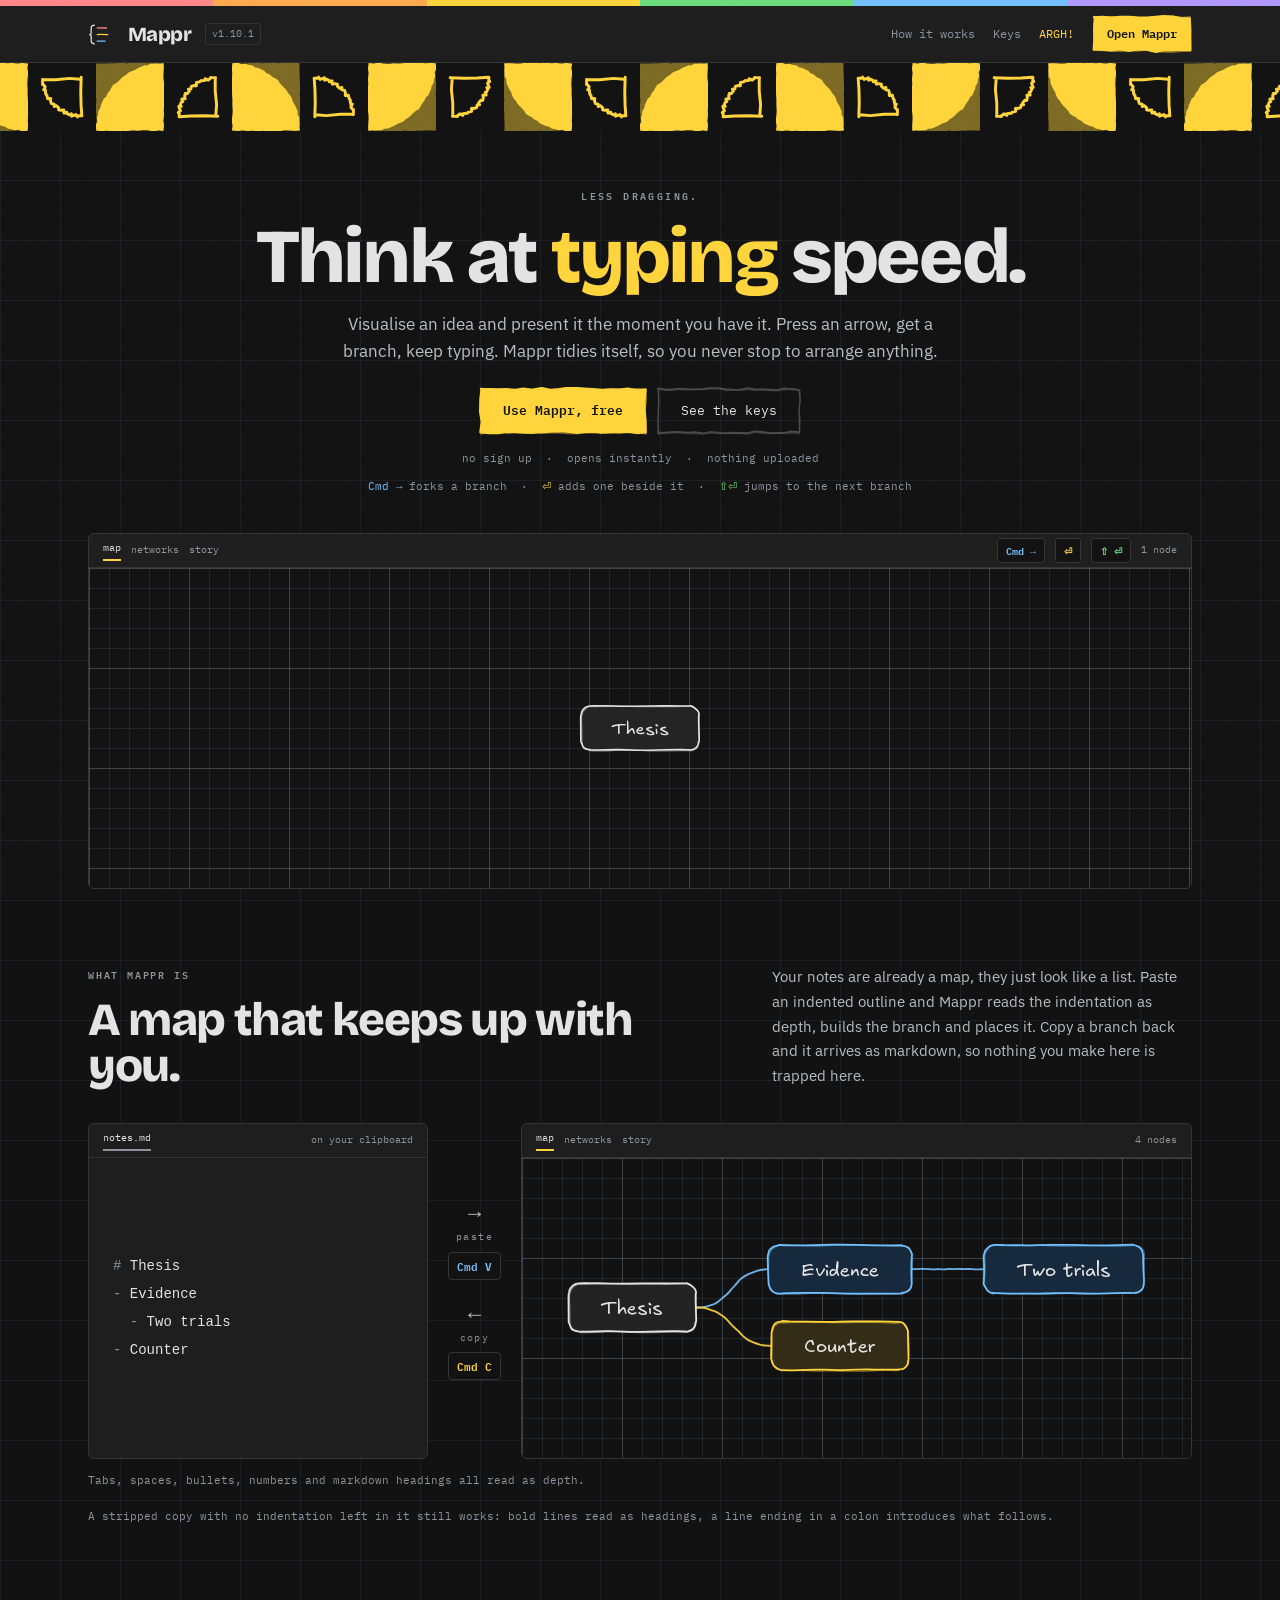
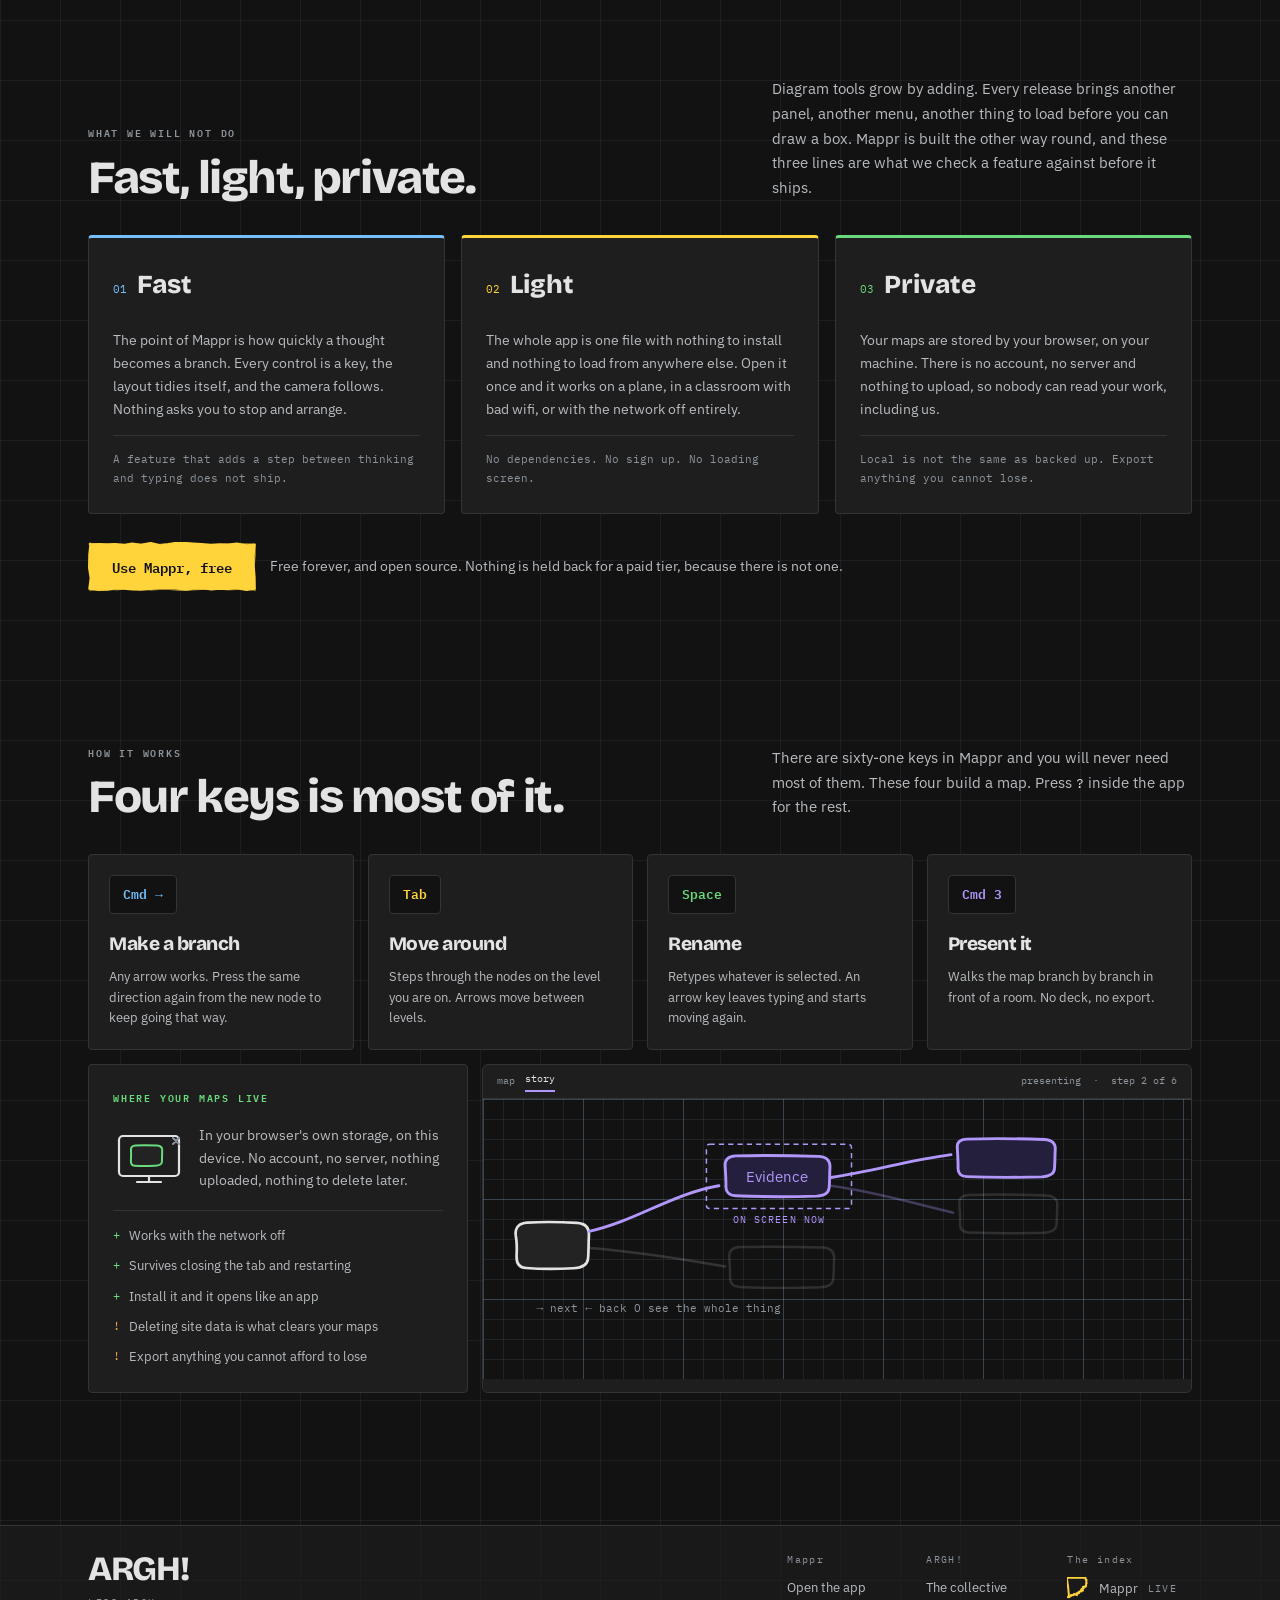
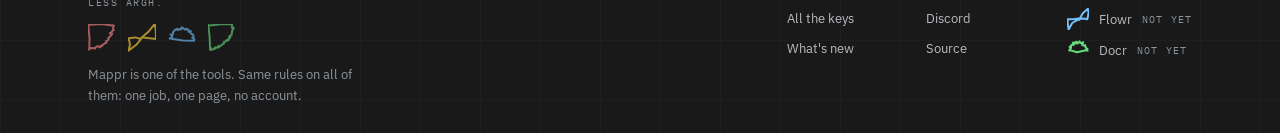
==== commit 6043bf55: "Run the wave through the band once it has fired in Book board 18, option A. A beat after the band fi" ====
--- a/mappr/index.html
+++ b/mappr/index.html
@@ -75,6 +75,7 @@
 .tileband .row{display:flex;flex:0 0 auto}
 .tileband .bt{display:block;width:68px;height:68px;flex:0 0 68px;opacity:0;animation:bandfire 1ms steps(1,start) forwards;animation-delay:calc(var(--i) * 34ms)}
 .tileband .bt svg{display:block;width:100%;height:100%;overflow:visible;transition:transform 90ms steps(2,end)}
+.tileband .bt svg{clip-path:inset(0)}
 @media (max-width:1000px){:root{--gut:28px}.hero h1{font-size:56px;letter-spacing:-1px}}
 @media (max-width:640px){:root{--gut:16px}.hero h1{font-size:40px;line-height:1;letter-spacing:-.6px;max-width:none}.topbar nav{gap:12px}.tileband{height:48px}.tileband .bt{width:48px;height:48px;flex-basis:48px}}
 @media (prefers-reduced-motion: reduce){html{scroll-behavior:auto}.tileband .bt{animation:none;opacity:1}}
--- a/assets/site.css
+++ b/assets/site.css
@@ -718,3 +718,24 @@
   .drawnlink:hover .ed .f1,.drawnlink:hover .ed .f2,.drawnlink:hover .ed .f3,.keycap:hover .spin > g{animation:none}
   .keycap:hover .ed .f1,.drawnlink:hover .ed .f1{opacity:1}
 }
+
+/* ---------- light the field (book board 17, settled 23 Sept 2026). The keys
+   round the cursor show their motif; hero-light.js places and lights them.
+   On at once, out after a short stepped linger, never eased. ---------- */
+.lightfield{position:absolute;inset:0;pointer-events:none;overflow:hidden}
+.lightfield svg{position:absolute;display:block;overflow:visible;opacity:0;transition:opacity 1ms steps(1,end) .26s}
+.lightfield svg.l1{opacity:.85;transition-delay:0s}
+.lightfield svg.l2{opacity:.42;transition-delay:0s}
+.lightfield svg[data-t].l1{opacity:.34}
+.lightfield svg[data-t].l2{opacity:.2}
+
+/* ---------- the wave (book board 18, settled 23 Sept 2026). Once the band has
+   fired in and sat still for a beat, each motif turns a full circle in eight
+   45 degree clicks, left to right, 45ms a tile, then the band settles for
+   good. It runs once per load. No fill mode, so when it ends the hover turn
+   still works; it ends where it started anyway. Each tile is clipped to its
+   own square so a turning glaze never spills onto its neighbours. ---------- */
+.tileband .bt svg{clip-path:inset(0)}
+.tileband .bt use{animation:bandspin 400ms steps(8,end) calc(1050ms + var(--i) * 45ms)}
+@keyframes bandspin{from{transform:rotate(0)}to{transform:rotate(360deg)}}
+@media (prefers-reduced-motion: reduce){.tileband .bt use{animation:none}}
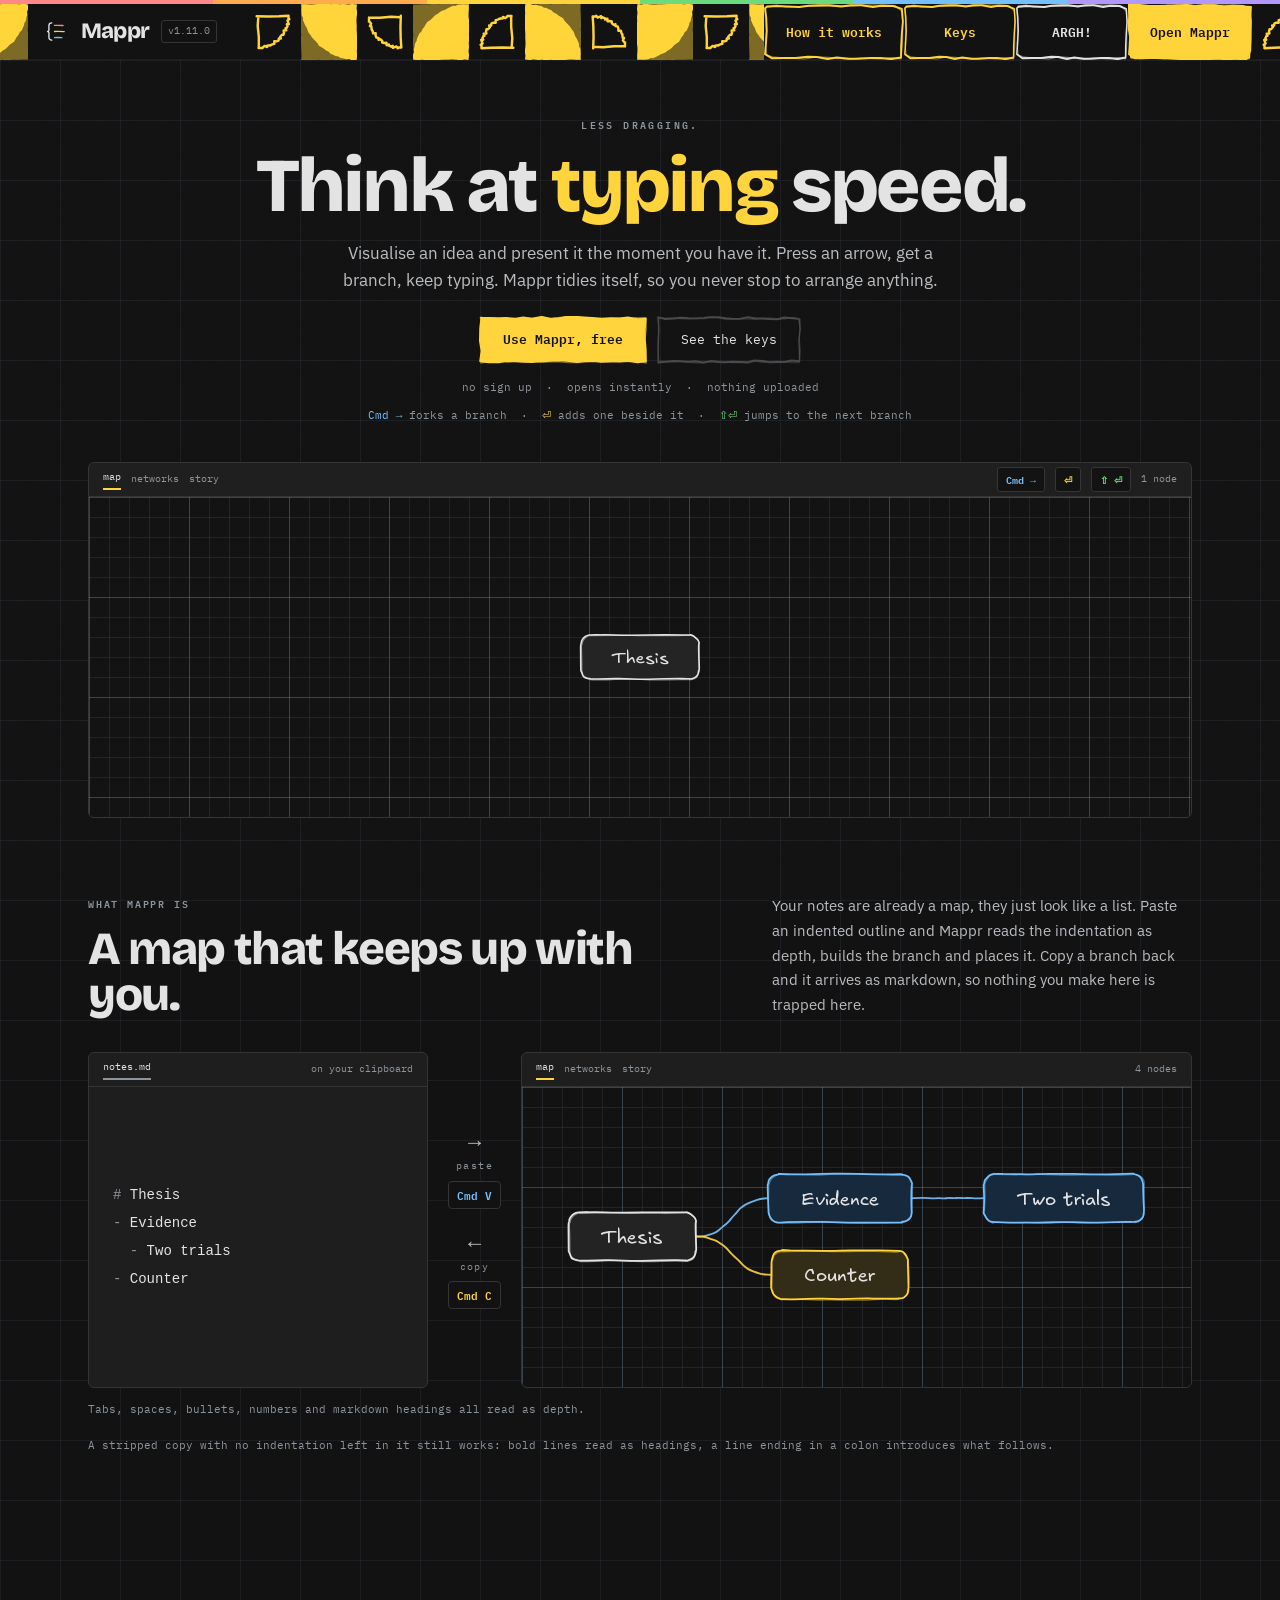
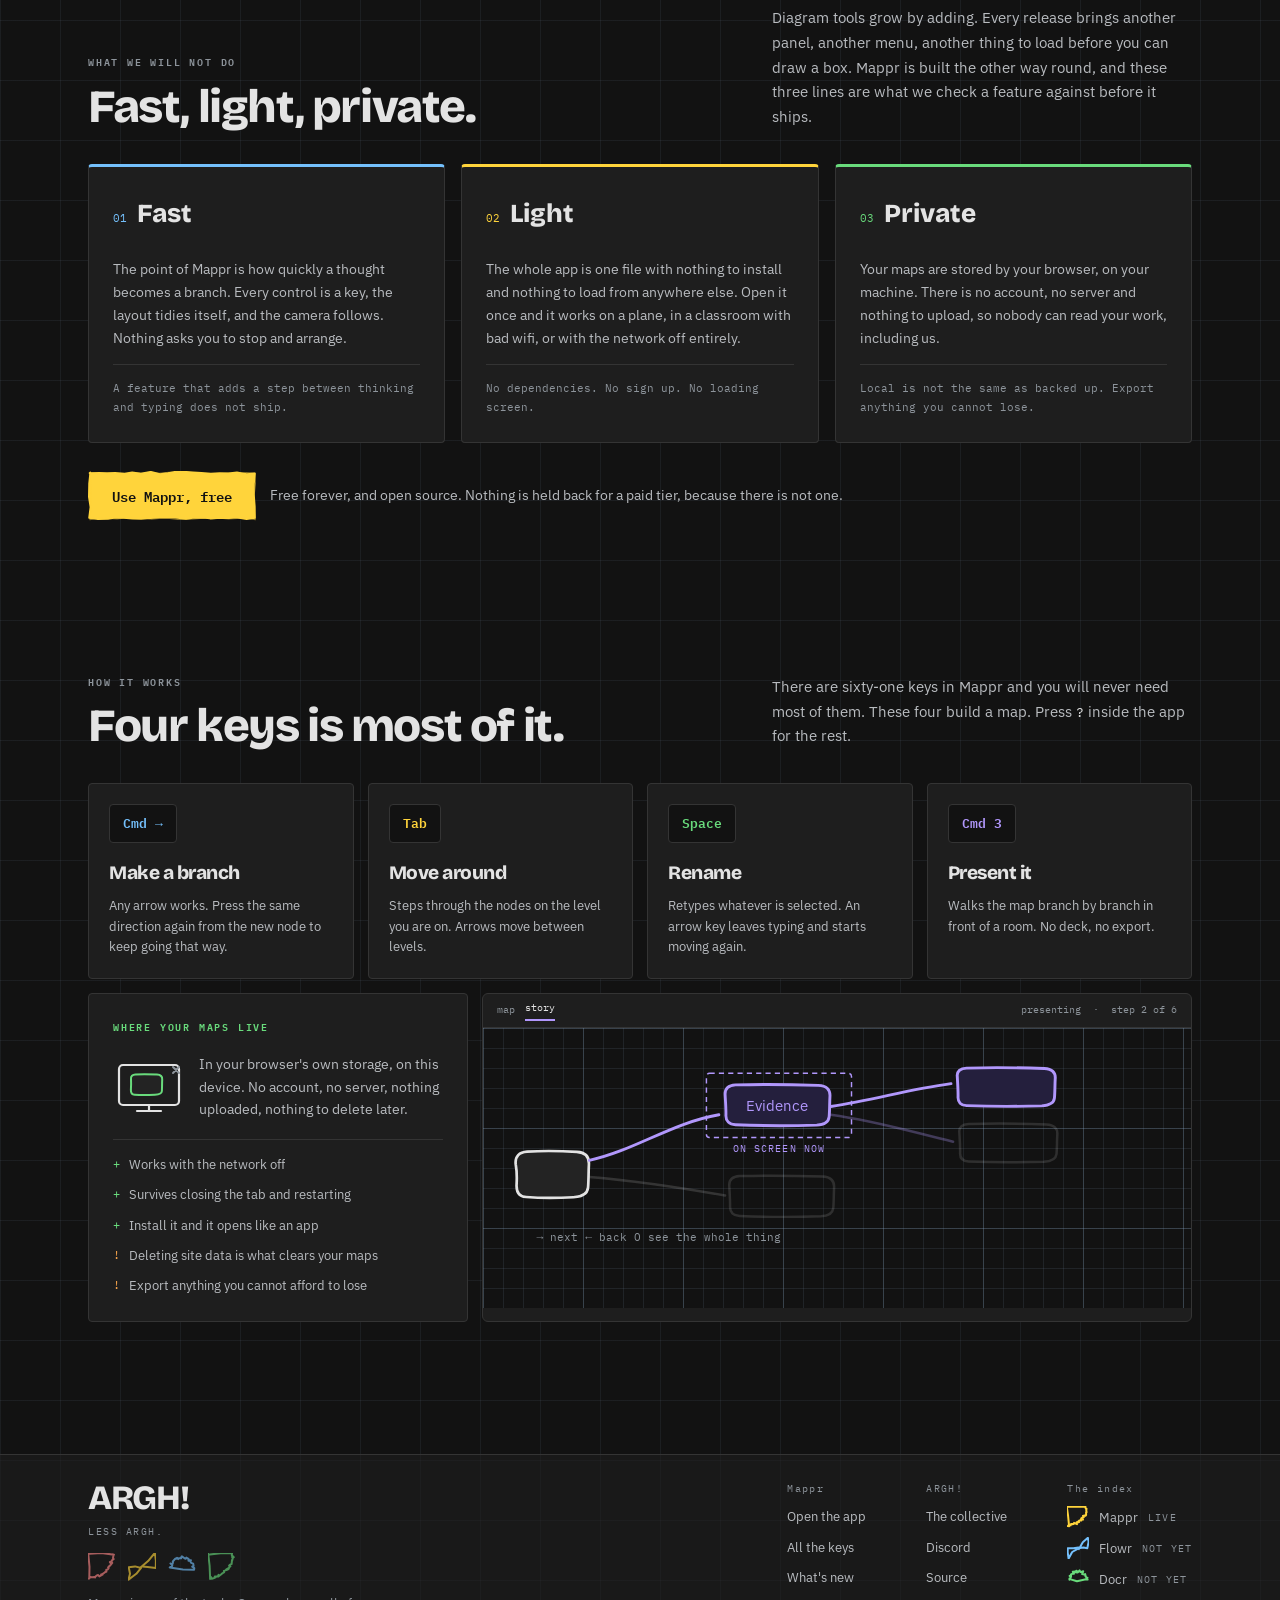
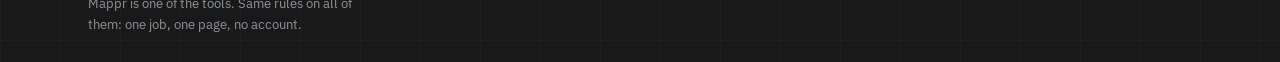
==== commit 0521bc16: "Fold the bar into the band: the links are keys Book board 19, option B. The bar and the band are one" ====
--- a/mappr/index.html
+++ b/mappr/index.html
@@ -76,9 +76,31 @@
 .tileband .bt{display:block;width:68px;height:68px;flex:0 0 68px;opacity:0;animation:bandfire 1ms steps(1,start) forwards;animation-delay:calc(var(--i) * 34ms)}
 .tileband .bt svg{display:block;width:100%;height:100%;overflow:visible;transition:transform 90ms steps(2,end)}
 .tileband .bt svg{clip-path:inset(0)}
+:root{--nb:56px}
+html{scroll-padding-top:var(--nb)}
+.spectrum{height:4px}
+.navband{position:sticky;top:0;z-index:20;height:var(--nb);display:flex;align-items:stretch;background:var(--field);border-bottom:1px solid #1c1c1c}
+.navband .tileband{height:var(--nb);display:block;overflow:hidden;background:none}
+.navband .tileband .row{display:flex;height:100%}
+.navband .tileband .bt{width:var(--nb);height:var(--nb);flex:0 0 var(--nb)}
+.navband .nb-lead{flex:0 0 calc(var(--nb) / 2);position:relative}
+.navband .nb-lead .row{position:absolute;right:0;top:0}
+.navband .nb-tail{flex:0 0 calc(var(--nb) / 2)}
+.navband .nb-mid{flex:1 1 0;min-width:0}
+.navband .nb-brand{flex:0 0 auto;display:flex;align-items:center;gap:12px;padding:0 28px 0 18px}
+.navband .nb-word{display:flex;align-items:center;gap:11px;font-family:var(--display);font-weight:800;font-size:22px;letter-spacing:-.8px;color:var(--ink);text-decoration:none}
+.navband .ver{font-family:var(--mono);font-size:10px;color:var(--muted);border:1px solid var(--line);padding:2px 6px;border-radius:3px}
+.navband .nb-keys{flex:0 0 auto;display:flex}
+.nkey{position:relative;display:flex;align-items:center;justify-content:center;min-width:112px;height:var(--nb);padding:0 22px;box-sizing:border-box;text-decoration:none;font-family:var(--mono);font-size:12.5px;font-weight:600;color:var(--acc)}
+.nkey .ed,.nkey .fl{position:absolute;inset:0;width:100%;height:100%;display:block;overflow:visible;pointer-events:none;color:var(--acc)}
+.nkey .fl{opacity:0}
+.nkey .ed .f2,.nkey .ed .f3{opacity:0}
+.nkey .t{position:relative;white-space:nowrap}
+.nkey .short{display:none}
 @media (max-width:1000px){:root{--gut:28px}.hero h1{font-size:56px;letter-spacing:-1px}}
 @media (max-width:640px){:root{--gut:16px}.hero h1{font-size:40px;line-height:1;letter-spacing:-.6px;max-width:none}.topbar nav{gap:12px}.tileband{height:48px}.tileband .bt{width:48px;height:48px;flex-basis:48px}}
 @media (prefers-reduced-motion: reduce){html{scroll-behavior:auto}.tileband .bt{animation:none;opacity:1}}
+@media (max-width:760px){:root{--nb:48px}.navband .nb-mid{display:none}.navband .nb-brand{flex:1 1 auto;padding:0 10px}.navband .nb-word{font-size:19px}.navband .ver{display:none}.nkey{min-width:0;padding:0 12px;font-size:11.5px}.nkey .short{display:inline}}
 </style>
 <!--critical:end-->
 <link rel="stylesheet" href="/assets/site.css">
@@ -92,27 +114,8 @@
   <span class="s4"></span><span class="s5"></span><span class="s6"></span>
 </div>
 
-<header class="topbar">
-  <div class="inner">
-    <svg width="26" height="24" viewBox="0 0 124 112" fill="none" aria-hidden="true">
-      <path d="M30 14 C21 14.6 15.5 18 15.2 26 C14.8 36 15.4 44 15 52 C14.7 56.5 12 58 8 58.4 C12 58.8 14.8 60.4 15.1 65 C15.5 73 14.9 81 15.3 91 C15.6 99 21 102.4 30 103" stroke="#e3e3e3" stroke-width="6" stroke-linecap="round" stroke-linejoin="round"></path>
-      <path d="M44 27 C58 26.4 74 26.8 88 27.4" stroke="#ff8787" stroke-width="6" stroke-linecap="round"></path>
-      <path d="M44 58.5 C60 58 78 58.4 94 59" stroke="#ffd43b" stroke-width="6" stroke-linecap="round"></path>
-      <path d="M44 90 C56 89.4 70 89.8 82 90.4" stroke="#74c0fc" stroke-width="6" stroke-linecap="round"></path>
-    </svg>
-    <span class="name">Mappr</span>
-    <span class="ver">v1.10.1</span>
-    <nav>
-      <a href="#how">How it works</a>
-      <a href="#keys">Keys</a>
-      <a href="/" class="argh">ARGH!</a>
-      <a href="/mappr/app" class="cta drawn"><span class="ed" aria-hidden="true"><svg viewBox="0 0 120 36" preserveAspectRatio="none" fill="none"><g class="f1"><path d="M2.0 2.1 L13.3 1.6 L22.7 2.5 L33.6 1.7 L44.0 1.6 L53.9 2.3 L66.2 2.5 L76.1 1.6 L86.2 1.1 L97.5 1.5 L107.0 3.2 L117.6 3.1 L118.3 13.3 L118.3 22.6 L118.5 33.4 L107.2 33.1 L95.8 33.7 L85.2 33.7 L76.7 35.2 L65.1 33.1 L54.4 33.0 L43.5 34.3 L33.9 32.9 L23.1 33.8 L12.3 33.1 L1.7 33.0 L2.4 23.7 L2.3 12.4 L3.1 1.7 Z" fill="currentColor" stroke="currentColor" stroke-width="2" stroke-linejoin="round"/><path d="M1.9 2.4 L13.6 1.8 L24.6 1.9 L33.4 2.4 L44.4 3.0 L56.4 3.6 L66.4 2.5 L77.4 2.6 L86.1 1.8 L98.4 1.3 L108.4 2.2 L118.0 1.7 L118.0 13.0 L117.7 25.0 L118.4 34.6 L108.6 34.6 L97.7 35.3 L87.5 35.4 L77.1 34.9 L65.9 33.3 L55.8 34.5 L44.2 33.6 L34.6 34.7 L22.5 34.5 L12.4 34.0 L3.4 33.4 L3.2 23.5 L1.8 12.2 L3.6 2.1 Z" fill="none" stroke="currentColor" stroke-width="1.24" stroke-linejoin="round" opacity=".5"/></g><g class="f2"><path d="M3.0 1.6 L12.8 2.3 L23.6 3.0 L33.4 1.7 L43.7 1.7 L53.7 2.5 L65.6 2.3 L76.2 2.8 L87.1 1.0 L97.9 3.1 L107.1 1.8 L119.0 1.7 L117.0 13.4 L118.7 24.1 L117.0 32.8 L108.3 33.4 L97.9 34.3 L85.6 35.1 L76.3 34.7 L65.8 34.2 L54.5 33.1 L44.4 34.7 L34.1 33.7 L22.9 33.4 L12.9 33.0 L2.1 34.7 L2.1 23.1 L2.4 12.7 L0.8 1.4 Z" fill="currentColor" stroke="currentColor" stroke-width="2" stroke-linejoin="round"/><path d="M1.5 1.6 L13.1 2.8 L23.1 2.4 L33.3 3.1 L45.8 2.4 L55.8 1.7 L65.8 2.2 L76.7 2.4 L87.9 2.3 L97.6 2.0 L107.2 1.7 L118.7 2.4 L119.1 14.4 L118.0 22.9 L118.5 34.5 L108.8 34.6 L98.6 33.3 L86.9 35.4 L75.2 34.2 L66.7 33.7 L54.5 34.6 L43.6 35.5 L34.3 35.2 L22.6 33.4 L13.9 34.4 L3.7 35.4 L2.4 24.4 L3.1 13.6 L1.8 3.4 Z" fill="none" stroke="currentColor" stroke-width="1.24" stroke-linejoin="round" opacity=".5"/></g><g class="f3"><path d="M1.6 2.0 L13.5 2.8 L23.8 3.2 L33.6 1.8 L44.6 0.8 L53.7 2.3 L66.5 1.6 L75.0 1.5 L85.9 1.0 L96.5 2.2 L107.3 2.0 L117.0 3.1 L118.7 13.8 L118.4 23.7 L119.1 34.3 L106.6 33.9 L97.8 34.6 L85.4 33.3 L75.2 34.5 L65.2 34.1 L54.1 34.8 L43.2 33.1 L32.7 33.6 L23.2 34.6 L11.4 33.8 L0.9 34.7 L2.1 23.9 L2.7 13.5 L1.7 2.4 Z" fill="currentColor" stroke="currentColor" stroke-width="2" stroke-linejoin="round"/><path d="M2.9 3.2 L12.4 3.1 L24.5 1.5 L33.2 3.1 L44.5 3.6 L56.0 2.2 L65.0 2.8 L76.6 1.7 L87.8 2.0 L97.7 2.6 L107.8 2.2 L118.3 3.0 L119.1 12.3 L117.9 23.5 L119.7 33.9 L108.6 34.0 L97.6 33.5 L86.5 33.7 L75.6 33.7 L64.8 34.0 L55.2 34.3 L44.8 33.7 L35.0 33.6 L23.9 34.4 L12.8 33.5 L3.0 34.1 L2.0 24.7 L3.1 12.7 L2.8 2.4 Z" fill="none" stroke="currentColor" stroke-width="1.24" stroke-linejoin="round" opacity=".5"/></g></svg></span><span class="t">Open Mappr</span></a>
-    </nav>
-  </div>
-</header>
-
 <!--band:start-->
-<div class="tileband" data-owner="mappr" aria-hidden="true"><div class="row"><span class="bt" style="--i:0"><svg viewBox="0 0 120 120"><g transform="rotate(0 60 60)"><use href="/assets/tiles.svg#g-quarter-disc"/></g></svg></span><span class="bt" style="--i:0"><svg viewBox="0 0 120 120"><g transform="rotate(0 60 60)"><use href="/assets/tiles.svg#o-quarter-disc"/></g></svg></span><span class="bt" style="--i:0"><svg viewBox="0 0 120 120"><g transform="rotate(90 60 60)"><use href="/assets/tiles.svg#g-quarter-disc"/></g></svg></span><span class="bt" style="--i:0"><svg viewBox="0 0 120 120"><g transform="rotate(90 60 60)"><use href="/assets/tiles.svg#o-quarter-disc"/></g></svg></span><span class="bt" style="--i:0"><svg viewBox="0 0 120 120"><g transform="rotate(180 60 60)"><use href="/assets/tiles.svg#g-quarter-disc"/></g></svg></span><span class="bt" style="--i:0"><svg viewBox="0 0 120 120"><g transform="rotate(180 60 60)"><use href="/assets/tiles.svg#o-quarter-disc"/></g></svg></span><span class="bt" style="--i:0"><svg viewBox="0 0 120 120"><g transform="rotate(270 60 60)"><use href="/assets/tiles.svg#g-quarter-disc"/></g></svg></span><span class="bt" style="--i:0"><svg viewBox="0 0 120 120"><g transform="rotate(270 60 60)"><use href="/assets/tiles.svg#o-quarter-disc"/></g></svg></span><span class="bt" style="--i:0"><svg viewBox="0 0 120 120"><g transform="rotate(0 60 60)"><use href="/assets/tiles.svg#g-quarter-disc"/></g></svg></span><span class="bt" style="--i:0"><svg viewBox="0 0 120 120"><g transform="rotate(0 60 60)"><use href="/assets/tiles.svg#o-quarter-disc"/></g></svg></span><span class="bt" style="--i:1"><svg viewBox="0 0 120 120"><g transform="rotate(90 60 60)"><use href="/assets/tiles.svg#g-quarter-disc"/></g></svg></span><span class="bt" style="--i:2"><svg viewBox="0 0 120 120"><g transform="rotate(90 60 60)"><use href="/assets/tiles.svg#o-quarter-disc"/></g></svg></span><span class="bt" style="--i:3"><svg viewBox="0 0 120 120"><g transform="rotate(180 60 60)"><use href="/assets/tiles.svg#g-quarter-disc"/></g></svg></span><span class="bt" style="--i:4"><svg viewBox="0 0 120 120"><g transform="rotate(180 60 60)"><use href="/assets/tiles.svg#o-quarter-disc"/></g></svg></span><span class="bt" style="--i:5"><svg viewBox="0 0 120 120"><g transform="rotate(270 60 60)"><use href="/assets/tiles.svg#g-quarter-disc"/></g></svg></span><span class="bt" style="--i:6"><svg viewBox="0 0 120 120"><g transform="rotate(270 60 60)"><use href="/assets/tiles.svg#o-quarter-disc"/></g></svg></span><span class="bt" style="--i:7"><svg viewBox="0 0 120 120"><g transform="rotate(0 60 60)"><use href="/assets/tiles.svg#g-quarter-disc"/></g></svg></span><span class="bt" style="--i:8"><svg viewBox="0 0 120 120"><g transform="rotate(0 60 60)"><use href="/assets/tiles.svg#o-quarter-disc"/></g></svg></span><span class="bt" style="--i:9"><svg viewBox="0 0 120 120"><g transform="rotate(90 60 60)"><use href="/assets/tiles.svg#g-quarter-disc"/></g></svg></span><span class="bt" style="--i:10"><svg viewBox="0 0 120 120"><g transform="rotate(90 60 60)"><use href="/assets/tiles.svg#o-quarter-disc"/></g></svg></span><span class="bt" style="--i:11"><svg viewBox="0 0 120 120"><g transform="rotate(180 60 60)"><use href="/assets/tiles.svg#g-quarter-disc"/></g></svg></span><span class="bt" style="--i:12"><svg viewBox="0 0 120 120"><g transform="rotate(180 60 60)"><use href="/assets/tiles.svg#o-quarter-disc"/></g></svg></span><span class="bt" style="--i:13"><svg viewBox="0 0 120 120"><g transform="rotate(270 60 60)"><use href="/assets/tiles.svg#g-quarter-disc"/></g></svg></span><span class="bt" style="--i:14"><svg viewBox="0 0 120 120"><g transform="rotate(270 60 60)"><use href="/assets/tiles.svg#o-quarter-disc"/></g></svg></span><span class="bt" style="--i:15"><svg viewBox="0 0 120 120"><g transform="rotate(0 60 60)"><use href="/assets/tiles.svg#g-quarter-disc"/></g></svg></span><span class="bt" style="--i:16"><svg viewBox="0 0 120 120"><g transform="rotate(0 60 60)"><use href="/assets/tiles.svg#o-quarter-disc"/></g></svg></span><span class="bt" style="--i:17"><svg viewBox="0 0 120 120"><g transform="rotate(90 60 60)"><use href="/assets/tiles.svg#g-quarter-disc"/></g></svg></span><span class="bt" style="--i:18"><svg viewBox="0 0 120 120"><g transform="rotate(90 60 60)"><use href="/assets/tiles.svg#o-quarter-disc"/></g></svg></span><span class="bt" style="--i:19"><svg viewBox="0 0 120 120"><g transform="rotate(180 60 60)"><use href="/assets/tiles.svg#g-quarter-disc"/></g></svg></span><span class="bt" style="--i:20"><svg viewBox="0 0 120 120"><g transform="rotate(180 60 60)"><use href="/assets/tiles.svg#o-quarter-disc"/></g></svg></span><span class="bt" style="--i:21"><svg viewBox="0 0 120 120"><g transform="rotate(270 60 60)"><use href="/assets/tiles.svg#g-quarter-disc"/></g></svg></span><span class="bt" style="--i:22"><svg viewBox="0 0 120 120"><g transform="rotate(270 60 60)"><use href="/assets/tiles.svg#o-quarter-disc"/></g></svg></span><span class="bt" style="--i:23"><svg viewBox="0 0 120 120"><g transform="rotate(0 60 60)"><use href="/assets/tiles.svg#g-quarter-disc"/></g></svg></span><span class="bt" style="--i:24"><svg viewBox="0 0 120 120"><g transform="rotate(0 60 60)"><use href="/assets/tiles.svg#o-quarter-disc"/></g></svg></span><span class="bt" style="--i:25"><svg viewBox="0 0 120 120"><g transform="rotate(90 60 60)"><use href="/assets/tiles.svg#g-quarter-disc"/></g></svg></span><span class="bt" style="--i:26"><svg viewBox="0 0 120 120"><g transform="rotate(90 60 60)"><use href="/assets/tiles.svg#o-quarter-disc"/></g></svg></span><span class="bt" style="--i:27"><svg viewBox="0 0 120 120"><g transform="rotate(180 60 60)"><use href="/assets/tiles.svg#g-quarter-disc"/></g></svg></span><span class="bt" style="--i:28"><svg viewBox="0 0 120 120"><g transform="rotate(180 60 60)"><use href="/assets/tiles.svg#o-quarter-disc"/></g></svg></span><span class="bt" style="--i:29"><svg viewBox="0 0 120 120"><g transform="rotate(270 60 60)"><use href="/assets/tiles.svg#g-quarter-disc"/></g></svg></span><span class="bt" style="--i:30"><svg viewBox="0 0 120 120"><g transform="rotate(270 60 60)"><use href="/assets/tiles.svg#o-quarter-disc"/></g></svg></span></div></div>
+<header class="navband" data-owner="mappr"><div class="tileband nb-lead" aria-hidden="true"><div class="row"><span class="bt" style="--i:0"><svg viewBox="0 0 120 120"><g transform="rotate(0 60 60)"><use href="/assets/tiles.svg#g-quarter-disc"/></g></svg></span></div></div><div class="nb-brand"><a class="nb-word" href="/mappr/" aria-label="Mappr"><svg class="brace" width="24" height="22" viewBox="0 0 124 112" fill="none" aria-hidden="true"><path d="M30 14 C21 14.6 15.5 18 15.2 26 C14.8 36 15.4 44 15 52 C14.7 56.5 12 58 8 58.4 C12 58.8 14.8 60.4 15.1 65 C15.5 73 14.9 81 15.3 91 C15.6 99 21 102.4 30 103" stroke="#e3e3e3" stroke-width="7" stroke-linecap="round" stroke-linejoin="round"/><path d="M44 27 C58 26.4 74 26.8 88 27.4" stroke="#ff8787" stroke-width="7" stroke-linecap="round"/><path d="M44 58.5 C60 58 78 58.4 94 59" stroke="#ffd43b" stroke-width="7" stroke-linecap="round"/><path d="M44 90 C56 89.4 70 89.8 82 90.4" stroke="#74c0fc" stroke-width="7" stroke-linecap="round"/></svg><span>Mappr</span></a><span class="ver">v1.11.0</span></div><div class="tileband nb-mid" aria-hidden="true"><div class="row"><span class="bt" style="--i:1"><svg viewBox="0 0 120 120"><g transform="rotate(0 60 60)"><use href="/assets/tiles.svg#o-quarter-disc"/></g></svg></span><span class="bt" style="--i:2"><svg viewBox="0 0 120 120"><g transform="rotate(90 60 60)"><use href="/assets/tiles.svg#g-quarter-disc"/></g></svg></span><span class="bt" style="--i:3"><svg viewBox="0 0 120 120"><g transform="rotate(90 60 60)"><use href="/assets/tiles.svg#o-quarter-disc"/></g></svg></span><span class="bt" style="--i:4"><svg viewBox="0 0 120 120"><g transform="rotate(180 60 60)"><use href="/assets/tiles.svg#g-quarter-disc"/></g></svg></span><span class="bt" style="--i:5"><svg viewBox="0 0 120 120"><g transform="rotate(180 60 60)"><use href="/assets/tiles.svg#o-quarter-disc"/></g></svg></span><span class="bt" style="--i:6"><svg viewBox="0 0 120 120"><g transform="rotate(270 60 60)"><use href="/assets/tiles.svg#g-quarter-disc"/></g></svg></span><span class="bt" style="--i:7"><svg viewBox="0 0 120 120"><g transform="rotate(270 60 60)"><use href="/assets/tiles.svg#o-quarter-disc"/></g></svg></span><span class="bt" style="--i:8"><svg viewBox="0 0 120 120"><g transform="rotate(0 60 60)"><use href="/assets/tiles.svg#g-quarter-disc"/></g></svg></span><span class="bt" style="--i:9"><svg viewBox="0 0 120 120"><g transform="rotate(0 60 60)"><use href="/assets/tiles.svg#o-quarter-disc"/></g></svg></span><span class="bt" style="--i:10"><svg viewBox="0 0 120 120"><g transform="rotate(90 60 60)"><use href="/assets/tiles.svg#g-quarter-disc"/></g></svg></span><span class="bt" style="--i:11"><svg viewBox="0 0 120 120"><g transform="rotate(90 60 60)"><use href="/assets/tiles.svg#o-quarter-disc"/></g></svg></span><span class="bt" style="--i:12"><svg viewBox="0 0 120 120"><g transform="rotate(180 60 60)"><use href="/assets/tiles.svg#g-quarter-disc"/></g></svg></span><span class="bt" style="--i:13"><svg viewBox="0 0 120 120"><g transform="rotate(180 60 60)"><use href="/assets/tiles.svg#o-quarter-disc"/></g></svg></span><span class="bt" style="--i:14"><svg viewBox="0 0 120 120"><g transform="rotate(270 60 60)"><use href="/assets/tiles.svg#g-quarter-disc"/></g></svg></span><span class="bt" style="--i:15"><svg viewBox="0 0 120 120"><g transform="rotate(270 60 60)"><use href="/assets/tiles.svg#o-quarter-disc"/></g></svg></span><span class="bt" style="--i:16"><svg viewBox="0 0 120 120"><g transform="rotate(0 60 60)"><use href="/assets/tiles.svg#g-quarter-disc"/></g></svg></span><span class="bt" style="--i:17"><svg viewBox="0 0 120 120"><g transform="rotate(0 60 60)"><use href="/assets/tiles.svg#o-quarter-disc"/></g></svg></span><span class="bt" style="--i:18"><svg viewBox="0 0 120 120"><g transform="rotate(90 60 60)"><use href="/assets/tiles.svg#g-quarter-disc"/></g></svg></span><span class="bt" style="--i:19"><svg viewBox="0 0 120 120"><g transform="rotate(90 60 60)"><use href="/assets/tiles.svg#o-quarter-disc"/></g></svg></span><span class="bt" style="--i:20"><svg viewBox="0 0 120 120"><g transform="rotate(180 60 60)"><use href="/assets/tiles.svg#g-quarter-disc"/></g></svg></span><span class="bt" style="--i:21"><svg viewBox="0 0 120 120"><g transform="rotate(180 60 60)"><use href="/assets/tiles.svg#o-quarter-disc"/></g></svg></span><span class="bt" style="--i:22"><svg viewBox="0 0 120 120"><g transform="rotate(270 60 60)"><use href="/assets/tiles.svg#g-quarter-disc"/></g></svg></span><span class="bt" style="--i:23"><svg viewBox="0 0 120 120"><g transform="rotate(270 60 60)"><use href="/assets/tiles.svg#o-quarter-disc"/></g></svg></span><span class="bt" style="--i:24"><svg viewBox="0 0 120 120"><g transform="rotate(0 60 60)"><use href="/assets/tiles.svg#g-quarter-disc"/></g></svg></span><span class="bt" style="--i:25"><svg viewBox="0 0 120 120"><g transform="rotate(0 60 60)"><use href="/assets/tiles.svg#o-quarter-disc"/></g></svg></span><span class="bt" style="--i:26"><svg viewBox="0 0 120 120"><g transform="rotate(90 60 60)"><use href="/assets/tiles.svg#g-quarter-disc"/></g></svg></span><span class="bt" style="--i:27"><svg viewBox="0 0 120 120"><g transform="rotate(90 60 60)"><use href="/assets/tiles.svg#o-quarter-disc"/></g></svg></span><span class="bt" style="--i:28"><svg viewBox="0 0 120 120"><g transform="rotate(180 60 60)"><use href="/assets/tiles.svg#g-quarter-disc"/></g></svg></span></div></div><nav class="nb-keys" aria-label="Site"><a class="nkey" href="#how" style="--acc:var(--yellow)" data-wide><svg class="fl" viewBox="0 0 10 10" preserveAspectRatio="none" aria-hidden="true"><use href="/assets/tiles.svg#e-navfill" width="10" height="10"/></svg><svg class="ed" viewBox="0 0 10 10" preserveAspectRatio="none" aria-hidden="true"><use class="f1" href="/assets/tiles.svg#e-nav-1" width="10" height="10"/><use class="f2" href="/assets/tiles.svg#e-nav-2" width="10" height="10"/><use class="f3" href="/assets/tiles.svg#e-nav-3" width="10" height="10"/></svg><span class="t">How it works</span></a><a class="nkey" href="#keys" style="--acc:var(--yellow)" data-wide><svg class="fl" viewBox="0 0 10 10" preserveAspectRatio="none" aria-hidden="true"><use href="/assets/tiles.svg#e-navfill" width="10" height="10"/></svg><svg class="ed" viewBox="0 0 10 10" preserveAspectRatio="none" aria-hidden="true"><use class="f1" href="/assets/tiles.svg#e-nav-1" width="10" height="10"/><use class="f2" href="/assets/tiles.svg#e-nav-2" width="10" height="10"/><use class="f3" href="/assets/tiles.svg#e-nav-3" width="10" height="10"/></svg><span class="t">Keys</span></a><a class="nkey" href="/" style="--acc:var(--ink)"><svg class="fl" viewBox="0 0 10 10" preserveAspectRatio="none" aria-hidden="true"><use href="/assets/tiles.svg#e-navfill" width="10" height="10"/></svg><svg class="ed" viewBox="0 0 10 10" preserveAspectRatio="none" aria-hidden="true"><use class="f1" href="/assets/tiles.svg#e-nav-1" width="10" height="10"/><use class="f2" href="/assets/tiles.svg#e-nav-2" width="10" height="10"/><use class="f3" href="/assets/tiles.svg#e-nav-3" width="10" height="10"/></svg><span class="t">ARGH!</span></a><a class="nkey" href="/mappr/app" style="--acc:var(--yellow)" data-solid data-plate="quarter-disc"><svg class="fl" viewBox="0 0 10 10" preserveAspectRatio="none" aria-hidden="true"><use href="/assets/tiles.svg#e-navfill" width="10" height="10"/></svg><svg class="ed" viewBox="0 0 10 10" preserveAspectRatio="none" aria-hidden="true"><use class="f1" href="/assets/tiles.svg#e-nav-1" width="10" height="10"/><use class="f2" href="/assets/tiles.svg#e-nav-2" width="10" height="10"/><use class="f3" href="/assets/tiles.svg#e-nav-3" width="10" height="10"/></svg><span class="t">Open Mappr</span></a></nav><div class="tileband nb-tail" aria-hidden="true"><div class="row"><span class="bt" style="--i:12"><svg viewBox="0 0 120 120"><g transform="rotate(180 60 60)"><use href="/assets/tiles.svg#o-quarter-disc"/></g></svg></span></div></div></header>
 <!--band:end-->
 
 <main>
--- a/assets/site.css
+++ b/assets/site.css
@@ -739,3 +739,68 @@
 .tileband .bt use{animation:bandspin 400ms steps(8,end) calc(1050ms + var(--i) * 45ms)}
 @keyframes bandspin{from{transform:rotate(0)}to{transform:rotate(360deg)}}
 @media (prefers-reduced-motion: reduce){.tileband .bt use{animation:none}}
+
+/* ---------- the bar in the band (book board 19, settled 23 Sept 2026). The
+   page's bar and the band are one sticky row, 56 tall: a tile bleeding off
+   the left, the wordmark on the ground, a run of tiles cut off by the keys,
+   the links as keys, a tile bleeding off the right. The links are drawn,
+   because a person puts their cursor on them (board 05), each an outline in
+   its own colour that glazes solid under the cursor, its label going Field as
+   text on an accent must. The tiles keep the band's fire, wave and hover. The
+   house drops the stripe, since the band carries all six colours; a tool page
+   keeps it at 4px as the parent's signature. ---------- */
+
+:root{--nb:56px}
+html{scroll-padding-top:var(--nb)}
+.spectrum{height:4px}
+.navband{position:sticky;top:0;z-index:20;height:var(--nb);display:flex;align-items:stretch;background:var(--field);
+  border-bottom:1px solid #1c1c1c}
+.navband .tileband{height:var(--nb);display:block;overflow:hidden;background:none}
+.navband .tileband .row{display:flex;height:100%}
+.navband .tileband .bt{width:var(--nb);height:var(--nb);flex:0 0 var(--nb)}
+.navband .nb-lead{flex:0 0 calc(var(--nb) / 2);position:relative}
+.navband .nb-lead .row{position:absolute;right:0;top:0}
+.navband .nb-tail{flex:0 0 calc(var(--nb) / 2)}
+.navband .nb-mid{flex:1 1 0;min-width:0}
+.navband .nb-brand{flex:0 0 auto;display:flex;align-items:center;gap:12px;padding:0 28px 0 18px}
+.navband .nb-word{display:flex;align-items:center;gap:11px;font-family:var(--display);font-weight:800;
+  font-size:22px;letter-spacing:-.8px;color:var(--ink);text-decoration:none}
+.navband .nb-word:hover{color:var(--ink)}
+.navband .ver{font-family:var(--mono);font-size:10px;color:var(--muted);border:1px solid var(--line);padding:2px 6px;border-radius:3px}
+.navband .nb-keys{flex:0 0 auto;display:flex}
+
+.nkey{position:relative;display:flex;align-items:center;justify-content:center;min-width:112px;height:var(--nb);
+  padding:0 22px;box-sizing:border-box;text-decoration:none;font-family:var(--mono);font-size:12.5px;font-weight:600;
+  color:var(--acc)}
+.nkey:hover{color:var(--acc)}
+.nkey .ed,.nkey .fl{position:absolute;inset:0;width:100%;height:100%;display:block;overflow:visible;pointer-events:none;color:var(--acc)}
+.nkey .fl{opacity:0}
+.nkey .ed .f2,.nkey .ed .f3{opacity:0}
+.nkey .t{position:relative;white-space:nowrap}
+.nkey .short{display:none}
+.nkey:hover .fl,.nkey:focus-visible .fl,.nkey[data-solid] .fl{opacity:1}
+.nkey:hover .t,.nkey:focus-visible .t,.nkey[data-solid] .t{color:var(--field)}
+.nkey:hover .ed .f1{animation:bf1 .36s steps(1,end) infinite}
+.nkey:hover .ed .f2{animation:bf2 .36s steps(1,end) infinite}
+.nkey:hover .ed .f3{animation:bf3 .36s steps(1,end) infinite}
+.nkey:active{transform:translateY(2px)}
+.nkey:focus-visible{outline:2px solid var(--blue);outline-offset:-5px}
+
+@media (max-width:760px){
+  :root{--nb:48px}
+  .navband .nb-mid{display:none}
+  .navband .nb-brand{flex:1 1 auto;padding:0 10px}
+  .navband .nb-word{font-size:19px}
+  .navband .ver{display:none}
+  .nkey{min-width:0;padding:0 12px;font-size:11.5px}
+  .nkey .long{display:none}
+  .nkey .short{display:inline}
+  .nkey[data-wide]{display:none}
+}
+@media (max-width:380px){
+  .navband .nb-lead,.navband .nb-tail{display:none}
+}
+@media (prefers-reduced-motion: reduce){
+  .nkey:hover .ed .f1,.nkey:hover .ed .f2,.nkey:hover .ed .f3{animation:none}
+  .nkey:hover .ed .f1{opacity:1}
+}
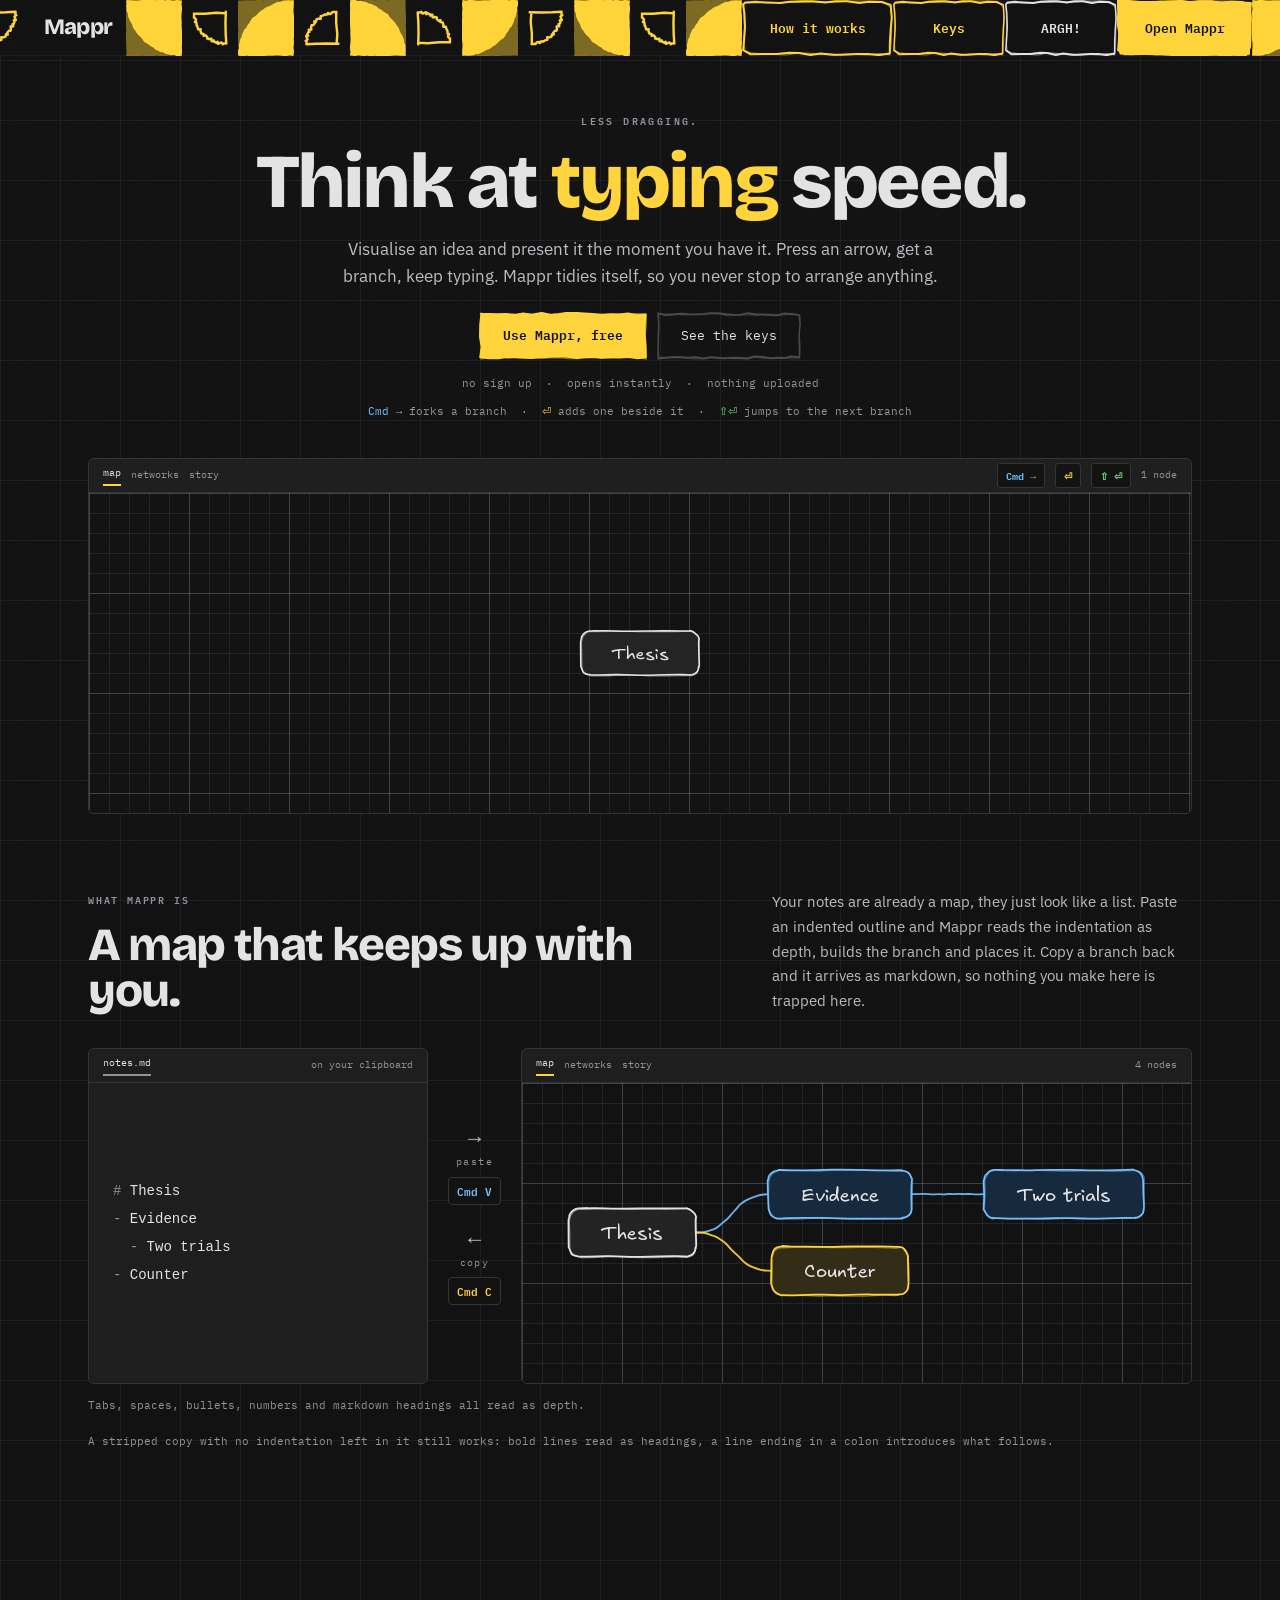
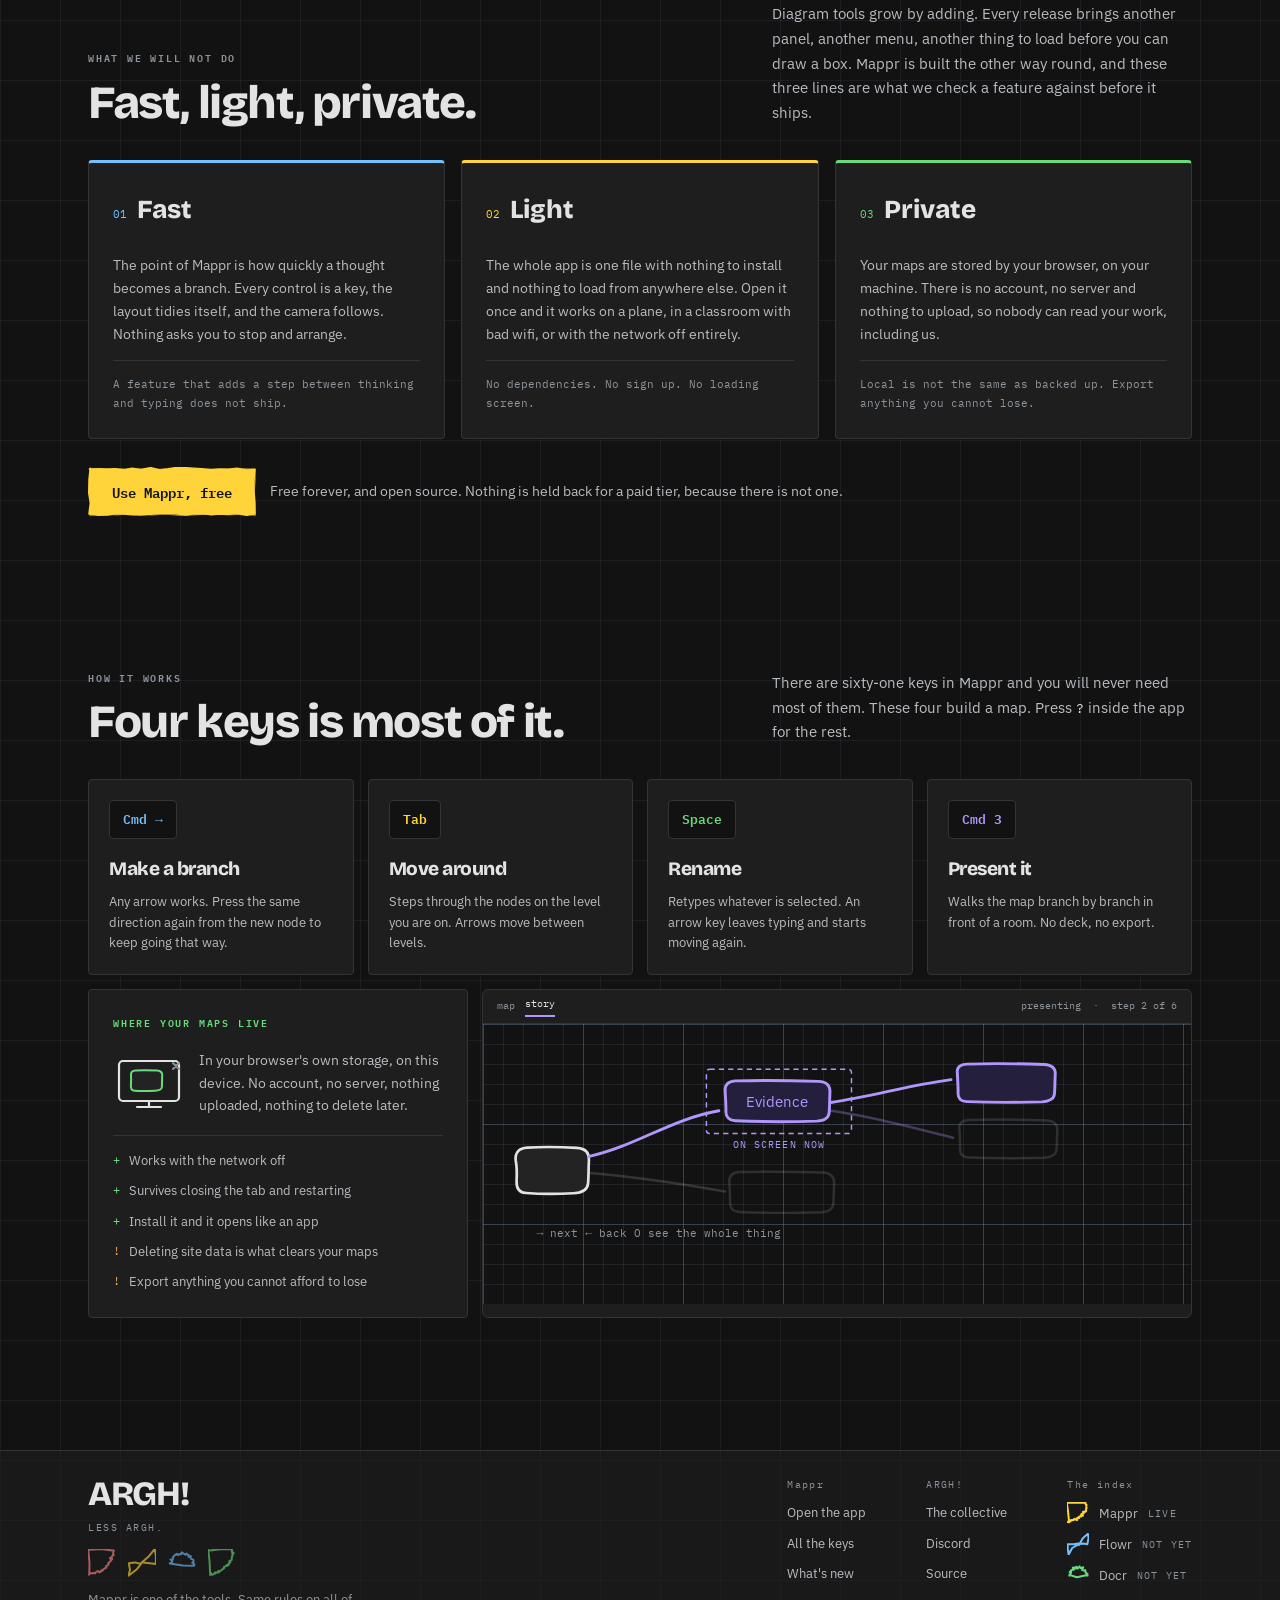
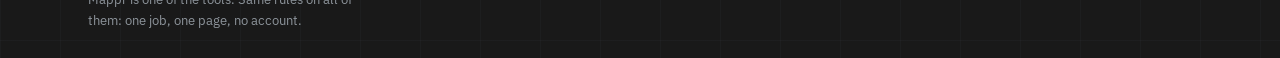
==== commit 9c9284f5: "Tighten the bar in the band Book board 20. The wordmark sits on the band, 14px either side with a so" ====
--- a/mappr/index.html
+++ b/mappr/index.html
@@ -97,10 +97,12 @@
 .nkey .ed .f2,.nkey .ed .f3{opacity:0}
 .nkey .t{position:relative;white-space:nowrap}
 .nkey .short{display:none}
+.spectrum{display:none}
+.navband .nb-brand{padding:0 14px 0 16px}
 @media (max-width:1000px){:root{--gut:28px}.hero h1{font-size:56px;letter-spacing:-1px}}
 @media (max-width:640px){:root{--gut:16px}.hero h1{font-size:40px;line-height:1;letter-spacing:-.6px;max-width:none}.topbar nav{gap:12px}.tileband{height:48px}.tileband .bt{width:48px;height:48px;flex-basis:48px}}
 @media (prefers-reduced-motion: reduce){html{scroll-behavior:auto}.tileband .bt{animation:none;opacity:1}}
-@media (max-width:760px){:root{--nb:48px}.navband .nb-mid{display:none}.navband .nb-brand{flex:1 1 auto;padding:0 10px}.navband .nb-word{font-size:19px}.navband .ver{display:none}.nkey{min-width:0;padding:0 12px;font-size:11.5px}.nkey .short{display:inline}}
+@media (max-width:760px){:root{--nb:48px}.navband .nb-mid{display:none}.navband .nb-brand{flex:1 1 auto;padding:0 10px}.navband .nb-word{font-size:19px}.navband .ver{display:none}.nkey{min-width:0;padding:0 12px;font-size:11.5px}.nkey .short{display:inline}.navband .nb-mid{display:block}.navband .nb-brand{flex:0 0 auto;padding:0 10px 0 14px}}
 </style>
 <!--critical:end-->
 <link rel="stylesheet" href="/assets/site.css">
@@ -109,13 +111,8 @@
 </head>
 <body>
 
-<div class="spectrum" aria-hidden="true">
-  <span class="s1"></span><span class="s2"></span><span class="s3"></span>
-  <span class="s4"></span><span class="s5"></span><span class="s6"></span>
-</div>
-
 <!--band:start-->
-<header class="navband" data-owner="mappr"><div class="tileband nb-lead" aria-hidden="true"><div class="row"><span class="bt" style="--i:0"><svg viewBox="0 0 120 120"><g transform="rotate(0 60 60)"><use href="/assets/tiles.svg#g-quarter-disc"/></g></svg></span></div></div><div class="nb-brand"><a class="nb-word" href="/mappr/" aria-label="Mappr"><svg class="brace" width="24" height="22" viewBox="0 0 124 112" fill="none" aria-hidden="true"><path d="M30 14 C21 14.6 15.5 18 15.2 26 C14.8 36 15.4 44 15 52 C14.7 56.5 12 58 8 58.4 C12 58.8 14.8 60.4 15.1 65 C15.5 73 14.9 81 15.3 91 C15.6 99 21 102.4 30 103" stroke="#e3e3e3" stroke-width="7" stroke-linecap="round" stroke-linejoin="round"/><path d="M44 27 C58 26.4 74 26.8 88 27.4" stroke="#ff8787" stroke-width="7" stroke-linecap="round"/><path d="M44 58.5 C60 58 78 58.4 94 59" stroke="#ffd43b" stroke-width="7" stroke-linecap="round"/><path d="M44 90 C56 89.4 70 89.8 82 90.4" stroke="#74c0fc" stroke-width="7" stroke-linecap="round"/></svg><span>Mappr</span></a><span class="ver">v1.11.0</span></div><div class="tileband nb-mid" aria-hidden="true"><div class="row"><span class="bt" style="--i:1"><svg viewBox="0 0 120 120"><g transform="rotate(0 60 60)"><use href="/assets/tiles.svg#o-quarter-disc"/></g></svg></span><span class="bt" style="--i:2"><svg viewBox="0 0 120 120"><g transform="rotate(90 60 60)"><use href="/assets/tiles.svg#g-quarter-disc"/></g></svg></span><span class="bt" style="--i:3"><svg viewBox="0 0 120 120"><g transform="rotate(90 60 60)"><use href="/assets/tiles.svg#o-quarter-disc"/></g></svg></span><span class="bt" style="--i:4"><svg viewBox="0 0 120 120"><g transform="rotate(180 60 60)"><use href="/assets/tiles.svg#g-quarter-disc"/></g></svg></span><span class="bt" style="--i:5"><svg viewBox="0 0 120 120"><g transform="rotate(180 60 60)"><use href="/assets/tiles.svg#o-quarter-disc"/></g></svg></span><span class="bt" style="--i:6"><svg viewBox="0 0 120 120"><g transform="rotate(270 60 60)"><use href="/assets/tiles.svg#g-quarter-disc"/></g></svg></span><span class="bt" style="--i:7"><svg viewBox="0 0 120 120"><g transform="rotate(270 60 60)"><use href="/assets/tiles.svg#o-quarter-disc"/></g></svg></span><span class="bt" style="--i:8"><svg viewBox="0 0 120 120"><g transform="rotate(0 60 60)"><use href="/assets/tiles.svg#g-quarter-disc"/></g></svg></span><span class="bt" style="--i:9"><svg viewBox="0 0 120 120"><g transform="rotate(0 60 60)"><use href="/assets/tiles.svg#o-quarter-disc"/></g></svg></span><span class="bt" style="--i:10"><svg viewBox="0 0 120 120"><g transform="rotate(90 60 60)"><use href="/assets/tiles.svg#g-quarter-disc"/></g></svg></span><span class="bt" style="--i:11"><svg viewBox="0 0 120 120"><g transform="rotate(90 60 60)"><use href="/assets/tiles.svg#o-quarter-disc"/></g></svg></span><span class="bt" style="--i:12"><svg viewBox="0 0 120 120"><g transform="rotate(180 60 60)"><use href="/assets/tiles.svg#g-quarter-disc"/></g></svg></span><span class="bt" style="--i:13"><svg viewBox="0 0 120 120"><g transform="rotate(180 60 60)"><use href="/assets/tiles.svg#o-quarter-disc"/></g></svg></span><span class="bt" style="--i:14"><svg viewBox="0 0 120 120"><g transform="rotate(270 60 60)"><use href="/assets/tiles.svg#g-quarter-disc"/></g></svg></span><span class="bt" style="--i:15"><svg viewBox="0 0 120 120"><g transform="rotate(270 60 60)"><use href="/assets/tiles.svg#o-quarter-disc"/></g></svg></span><span class="bt" style="--i:16"><svg viewBox="0 0 120 120"><g transform="rotate(0 60 60)"><use href="/assets/tiles.svg#g-quarter-disc"/></g></svg></span><span class="bt" style="--i:17"><svg viewBox="0 0 120 120"><g transform="rotate(0 60 60)"><use href="/assets/tiles.svg#o-quarter-disc"/></g></svg></span><span class="bt" style="--i:18"><svg viewBox="0 0 120 120"><g transform="rotate(90 60 60)"><use href="/assets/tiles.svg#g-quarter-disc"/></g></svg></span><span class="bt" style="--i:19"><svg viewBox="0 0 120 120"><g transform="rotate(90 60 60)"><use href="/assets/tiles.svg#o-quarter-disc"/></g></svg></span><span class="bt" style="--i:20"><svg viewBox="0 0 120 120"><g transform="rotate(180 60 60)"><use href="/assets/tiles.svg#g-quarter-disc"/></g></svg></span><span class="bt" style="--i:21"><svg viewBox="0 0 120 120"><g transform="rotate(180 60 60)"><use href="/assets/tiles.svg#o-quarter-disc"/></g></svg></span><span class="bt" style="--i:22"><svg viewBox="0 0 120 120"><g transform="rotate(270 60 60)"><use href="/assets/tiles.svg#g-quarter-disc"/></g></svg></span><span class="bt" style="--i:23"><svg viewBox="0 0 120 120"><g transform="rotate(270 60 60)"><use href="/assets/tiles.svg#o-quarter-disc"/></g></svg></span><span class="bt" style="--i:24"><svg viewBox="0 0 120 120"><g transform="rotate(0 60 60)"><use href="/assets/tiles.svg#g-quarter-disc"/></g></svg></span><span class="bt" style="--i:25"><svg viewBox="0 0 120 120"><g transform="rotate(0 60 60)"><use href="/assets/tiles.svg#o-quarter-disc"/></g></svg></span><span class="bt" style="--i:26"><svg viewBox="0 0 120 120"><g transform="rotate(90 60 60)"><use href="/assets/tiles.svg#g-quarter-disc"/></g></svg></span><span class="bt" style="--i:27"><svg viewBox="0 0 120 120"><g transform="rotate(90 60 60)"><use href="/assets/tiles.svg#o-quarter-disc"/></g></svg></span><span class="bt" style="--i:28"><svg viewBox="0 0 120 120"><g transform="rotate(180 60 60)"><use href="/assets/tiles.svg#g-quarter-disc"/></g></svg></span></div></div><nav class="nb-keys" aria-label="Site"><a class="nkey" href="#how" style="--acc:var(--yellow)" data-wide><svg class="fl" viewBox="0 0 10 10" preserveAspectRatio="none" aria-hidden="true"><use href="/assets/tiles.svg#e-navfill" width="10" height="10"/></svg><svg class="ed" viewBox="0 0 10 10" preserveAspectRatio="none" aria-hidden="true"><use class="f1" href="/assets/tiles.svg#e-nav-1" width="10" height="10"/><use class="f2" href="/assets/tiles.svg#e-nav-2" width="10" height="10"/><use class="f3" href="/assets/tiles.svg#e-nav-3" width="10" height="10"/></svg><span class="t">How it works</span></a><a class="nkey" href="#keys" style="--acc:var(--yellow)" data-wide><svg class="fl" viewBox="0 0 10 10" preserveAspectRatio="none" aria-hidden="true"><use href="/assets/tiles.svg#e-navfill" width="10" height="10"/></svg><svg class="ed" viewBox="0 0 10 10" preserveAspectRatio="none" aria-hidden="true"><use class="f1" href="/assets/tiles.svg#e-nav-1" width="10" height="10"/><use class="f2" href="/assets/tiles.svg#e-nav-2" width="10" height="10"/><use class="f3" href="/assets/tiles.svg#e-nav-3" width="10" height="10"/></svg><span class="t">Keys</span></a><a class="nkey" href="/" style="--acc:var(--ink)"><svg class="fl" viewBox="0 0 10 10" preserveAspectRatio="none" aria-hidden="true"><use href="/assets/tiles.svg#e-navfill" width="10" height="10"/></svg><svg class="ed" viewBox="0 0 10 10" preserveAspectRatio="none" aria-hidden="true"><use class="f1" href="/assets/tiles.svg#e-nav-1" width="10" height="10"/><use class="f2" href="/assets/tiles.svg#e-nav-2" width="10" height="10"/><use class="f3" href="/assets/tiles.svg#e-nav-3" width="10" height="10"/></svg><span class="t">ARGH!</span></a><a class="nkey" href="/mappr/app" style="--acc:var(--yellow)" data-solid data-plate="quarter-disc"><svg class="fl" viewBox="0 0 10 10" preserveAspectRatio="none" aria-hidden="true"><use href="/assets/tiles.svg#e-navfill" width="10" height="10"/></svg><svg class="ed" viewBox="0 0 10 10" preserveAspectRatio="none" aria-hidden="true"><use class="f1" href="/assets/tiles.svg#e-nav-1" width="10" height="10"/><use class="f2" href="/assets/tiles.svg#e-nav-2" width="10" height="10"/><use class="f3" href="/assets/tiles.svg#e-nav-3" width="10" height="10"/></svg><span class="t">Open Mappr</span></a></nav><div class="tileband nb-tail" aria-hidden="true"><div class="row"><span class="bt" style="--i:12"><svg viewBox="0 0 120 120"><g transform="rotate(180 60 60)"><use href="/assets/tiles.svg#o-quarter-disc"/></g></svg></span></div></div></header>
+<header class="navband" data-owner="mappr"><div class="tileband nb-lead" aria-hidden="true"><div class="row"><span class="bt" style="--i:0"><svg viewBox="0 0 120 120"><g transform="rotate(0 60 60)"><use href="/assets/tiles.svg#o-quarter-disc"/></g></svg></span></div></div><div class="nb-brand"><a class="nb-word" href="/mappr/">Mappr</a></div><div class="tileband nb-mid" aria-hidden="true"><div class="row"><span class="bt" style="--i:1"><svg viewBox="0 0 120 120"><g transform="rotate(90 60 60)"><use href="/assets/tiles.svg#g-quarter-disc"/></g></svg></span><span class="bt" style="--i:2"><svg viewBox="0 0 120 120"><g transform="rotate(90 60 60)"><use href="/assets/tiles.svg#o-quarter-disc"/></g></svg></span><span class="bt" style="--i:3"><svg viewBox="0 0 120 120"><g transform="rotate(180 60 60)"><use href="/assets/tiles.svg#g-quarter-disc"/></g></svg></span><span class="bt" style="--i:4"><svg viewBox="0 0 120 120"><g transform="rotate(180 60 60)"><use href="/assets/tiles.svg#o-quarter-disc"/></g></svg></span><span class="bt" style="--i:5"><svg viewBox="0 0 120 120"><g transform="rotate(270 60 60)"><use href="/assets/tiles.svg#g-quarter-disc"/></g></svg></span><span class="bt" style="--i:6"><svg viewBox="0 0 120 120"><g transform="rotate(270 60 60)"><use href="/assets/tiles.svg#o-quarter-disc"/></g></svg></span><span class="bt" style="--i:7"><svg viewBox="0 0 120 120"><g transform="rotate(0 60 60)"><use href="/assets/tiles.svg#g-quarter-disc"/></g></svg></span><span class="bt" style="--i:8"><svg viewBox="0 0 120 120"><g transform="rotate(0 60 60)"><use href="/assets/tiles.svg#o-quarter-disc"/></g></svg></span><span class="bt" style="--i:9"><svg viewBox="0 0 120 120"><g transform="rotate(90 60 60)"><use href="/assets/tiles.svg#g-quarter-disc"/></g></svg></span><span class="bt" style="--i:10"><svg viewBox="0 0 120 120"><g transform="rotate(90 60 60)"><use href="/assets/tiles.svg#o-quarter-disc"/></g></svg></span><span class="bt" style="--i:11"><svg viewBox="0 0 120 120"><g transform="rotate(180 60 60)"><use href="/assets/tiles.svg#g-quarter-disc"/></g></svg></span><span class="bt" style="--i:12"><svg viewBox="0 0 120 120"><g transform="rotate(180 60 60)"><use href="/assets/tiles.svg#o-quarter-disc"/></g></svg></span><span class="bt" style="--i:13"><svg viewBox="0 0 120 120"><g transform="rotate(270 60 60)"><use href="/assets/tiles.svg#g-quarter-disc"/></g></svg></span><span class="bt" style="--i:14"><svg viewBox="0 0 120 120"><g transform="rotate(270 60 60)"><use href="/assets/tiles.svg#o-quarter-disc"/></g></svg></span><span class="bt" style="--i:15"><svg viewBox="0 0 120 120"><g transform="rotate(0 60 60)"><use href="/assets/tiles.svg#g-quarter-disc"/></g></svg></span><span class="bt" style="--i:16"><svg viewBox="0 0 120 120"><g transform="rotate(0 60 60)"><use href="/assets/tiles.svg#o-quarter-disc"/></g></svg></span><span class="bt" style="--i:17"><svg viewBox="0 0 120 120"><g transform="rotate(90 60 60)"><use href="/assets/tiles.svg#g-quarter-disc"/></g></svg></span><span class="bt" style="--i:18"><svg viewBox="0 0 120 120"><g transform="rotate(90 60 60)"><use href="/assets/tiles.svg#o-quarter-disc"/></g></svg></span><span class="bt" style="--i:19"><svg viewBox="0 0 120 120"><g transform="rotate(180 60 60)"><use href="/assets/tiles.svg#g-quarter-disc"/></g></svg></span><span class="bt" style="--i:20"><svg viewBox="0 0 120 120"><g transform="rotate(180 60 60)"><use href="/assets/tiles.svg#o-quarter-disc"/></g></svg></span><span class="bt" style="--i:21"><svg viewBox="0 0 120 120"><g transform="rotate(270 60 60)"><use href="/assets/tiles.svg#g-quarter-disc"/></g></svg></span><span class="bt" style="--i:22"><svg viewBox="0 0 120 120"><g transform="rotate(270 60 60)"><use href="/assets/tiles.svg#o-quarter-disc"/></g></svg></span><span class="bt" style="--i:23"><svg viewBox="0 0 120 120"><g transform="rotate(0 60 60)"><use href="/assets/tiles.svg#g-quarter-disc"/></g></svg></span><span class="bt" style="--i:24"><svg viewBox="0 0 120 120"><g transform="rotate(0 60 60)"><use href="/assets/tiles.svg#o-quarter-disc"/></g></svg></span><span class="bt" style="--i:25"><svg viewBox="0 0 120 120"><g transform="rotate(90 60 60)"><use href="/assets/tiles.svg#g-quarter-disc"/></g></svg></span><span class="bt" style="--i:26"><svg viewBox="0 0 120 120"><g transform="rotate(90 60 60)"><use href="/assets/tiles.svg#o-quarter-disc"/></g></svg></span><span class="bt" style="--i:27"><svg viewBox="0 0 120 120"><g transform="rotate(180 60 60)"><use href="/assets/tiles.svg#g-quarter-disc"/></g></svg></span><span class="bt" style="--i:28"><svg viewBox="0 0 120 120"><g transform="rotate(180 60 60)"><use href="/assets/tiles.svg#o-quarter-disc"/></g></svg></span></div></div><nav class="nb-keys" aria-label="Site"><a class="nkey" href="#how" style="--acc:var(--yellow)" data-wide><svg class="fl" viewBox="0 0 10 10" preserveAspectRatio="none" aria-hidden="true"><use href="/assets/tiles.svg#e-navfill" width="10" height="10"/></svg><svg class="ed" viewBox="0 0 10 10" preserveAspectRatio="none" aria-hidden="true"><use class="f1" href="/assets/tiles.svg#e-nav-1" width="10" height="10"/><use class="f2" href="/assets/tiles.svg#e-nav-2" width="10" height="10"/><use class="f3" href="/assets/tiles.svg#e-nav-3" width="10" height="10"/></svg><span class="t">How it works</span></a><a class="nkey" href="#keys" style="--acc:var(--yellow)" data-wide><svg class="fl" viewBox="0 0 10 10" preserveAspectRatio="none" aria-hidden="true"><use href="/assets/tiles.svg#e-navfill" width="10" height="10"/></svg><svg class="ed" viewBox="0 0 10 10" preserveAspectRatio="none" aria-hidden="true"><use class="f1" href="/assets/tiles.svg#e-nav-1" width="10" height="10"/><use class="f2" href="/assets/tiles.svg#e-nav-2" width="10" height="10"/><use class="f3" href="/assets/tiles.svg#e-nav-3" width="10" height="10"/></svg><span class="t">Keys</span></a><a class="nkey" href="/" style="--acc:var(--ink)"><svg class="fl" viewBox="0 0 10 10" preserveAspectRatio="none" aria-hidden="true"><use href="/assets/tiles.svg#e-navfill" width="10" height="10"/></svg><svg class="ed" viewBox="0 0 10 10" preserveAspectRatio="none" aria-hidden="true"><use class="f1" href="/assets/tiles.svg#e-nav-1" width="10" height="10"/><use class="f2" href="/assets/tiles.svg#e-nav-2" width="10" height="10"/><use class="f3" href="/assets/tiles.svg#e-nav-3" width="10" height="10"/></svg><span class="t">ARGH!</span></a><a class="nkey" href="/mappr/app" style="--acc:var(--yellow)" data-solid data-plate="quarter-disc"><svg class="fl" viewBox="0 0 10 10" preserveAspectRatio="none" aria-hidden="true"><use href="/assets/tiles.svg#e-navfill" width="10" height="10"/></svg><svg class="ed" viewBox="0 0 10 10" preserveAspectRatio="none" aria-hidden="true"><use class="f1" href="/assets/tiles.svg#e-nav-1" width="10" height="10"/><use class="f2" href="/assets/tiles.svg#e-nav-2" width="10" height="10"/><use class="f3" href="/assets/tiles.svg#e-nav-3" width="10" height="10"/></svg><span class="t">Open Mappr</span></a></nav><div class="tileband nb-tail" aria-hidden="true"><div class="row"><span class="bt" style="--i:12"><svg viewBox="0 0 120 120"><g transform="rotate(0 60 60)"><use href="/assets/tiles.svg#g-quarter-disc"/></g></svg></span></div></div></header>
 <!--band:end-->
 
 <main>
@@ -383,5 +380,6 @@
 
 <script src="/assets/mappr-demo.js" defer></script>
 <script src="/assets/mappr-open.js" defer></script>
+<script src="/assets/navband.js" defer></script>
 </body>
 </html>
--- a/assets/site.css
+++ b/assets/site.css
@@ -804,3 +804,23 @@
   .nkey:hover .ed .f1,.nkey:hover .ed .f2,.nkey:hover .ed .f3{animation:none}
   .nkey:hover .ed .f1{opacity:1}
 }
+
+/* ---------- the bar in the band, tightened (book board 20, settled 23 Sept
+   2026). The wordmark sits on the band: 14px either side of it, and the tile
+   beside it is always solid. No rainbow stripe on any page. The run of tiles
+   is a whole number of tiles wide, so no tile is ever cut against a key, and
+   the few pixels left over go to the keys, which stretch to take them
+   (navband.js measures it; without JS the leftover is a small gap before the
+   keys, never a cut tile). On a phone the half tiles at the edges go and the
+   run stays. ---------- */
+.spectrum{display:none}
+.navband .nb-brand{padding:0 14px 0 16px}
+.navband .nb-mid .row{flex-wrap:wrap;align-content:flex-start}
+.navband .nkey{flex:1 0 auto}
+.navband.fitted .nb-mid{flex:0 0 auto}
+.navband.fitted .nb-keys{flex:1 0 auto}
+@media (max-width:760px){
+  .navband .nb-mid{display:block}
+  .navband .nb-lead,.navband .nb-tail{display:none}
+  .navband .nb-brand{flex:0 0 auto;padding:0 10px 0 14px}
+}
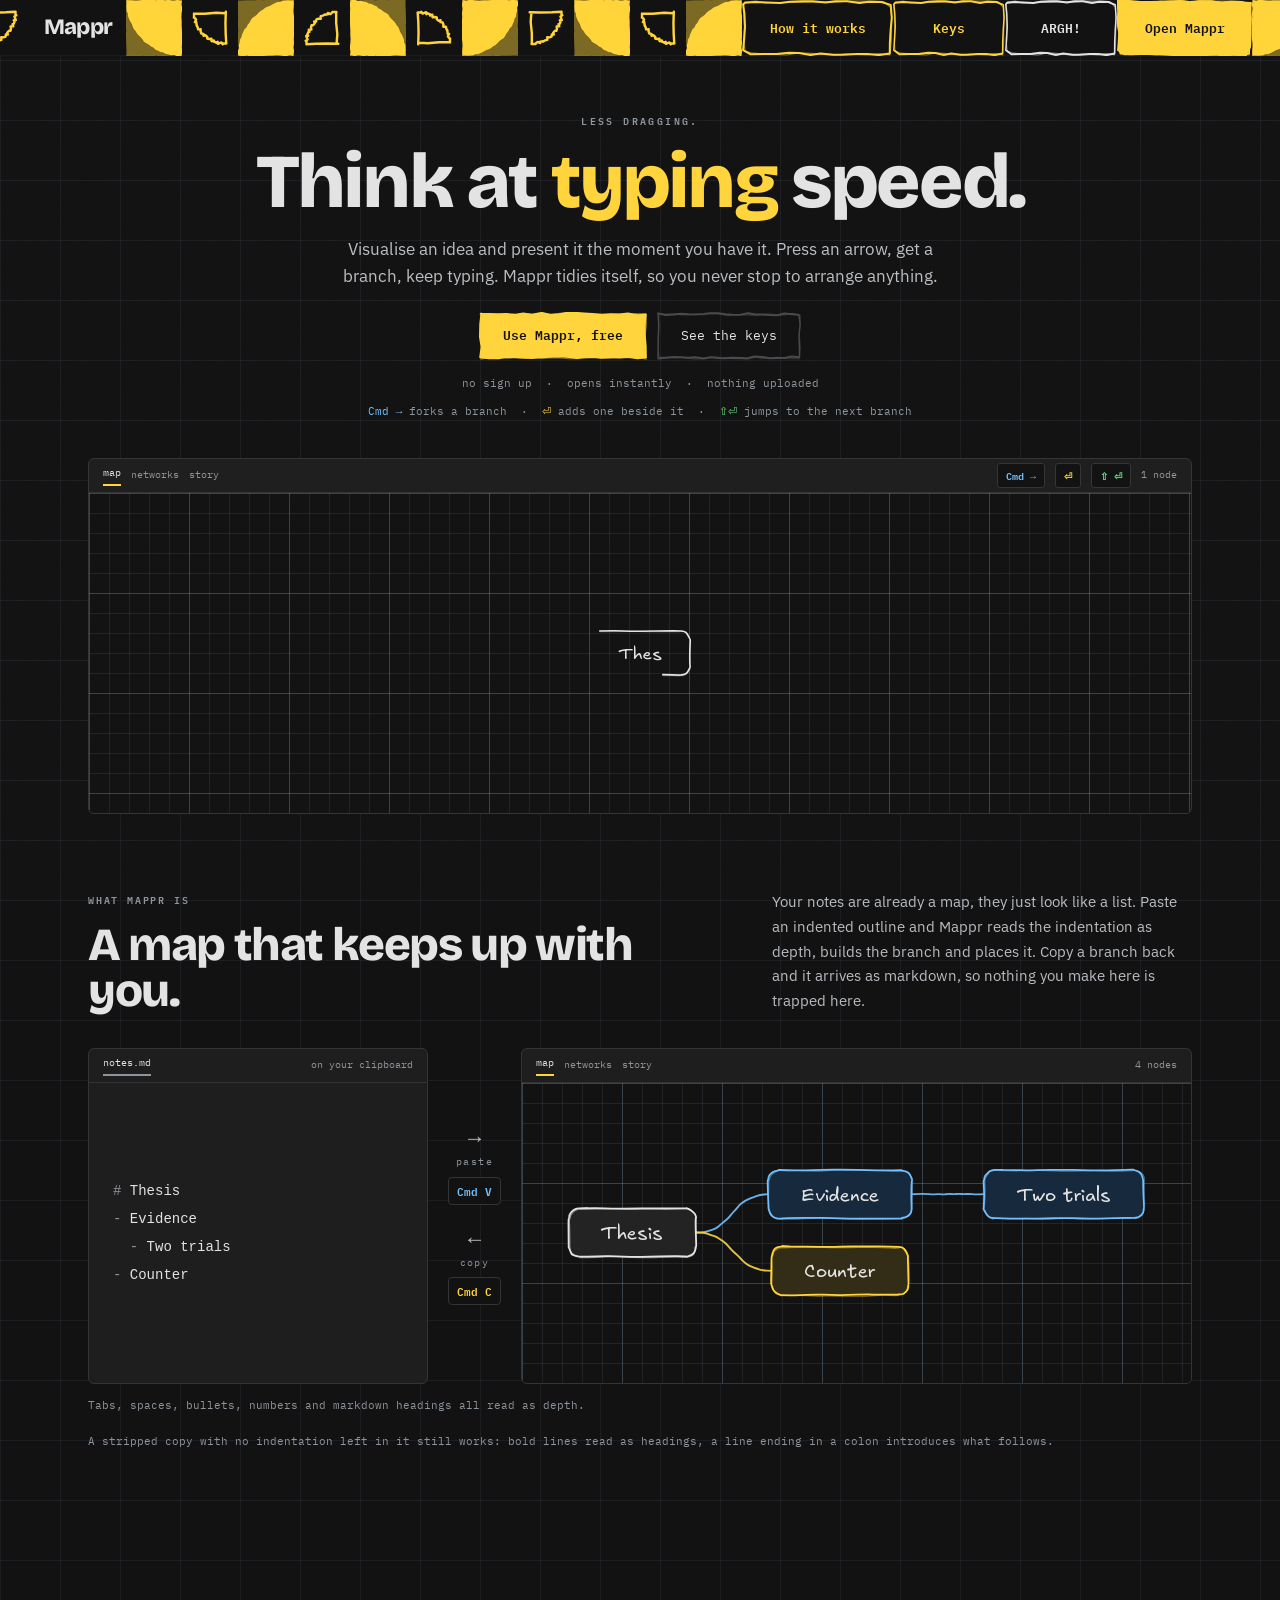
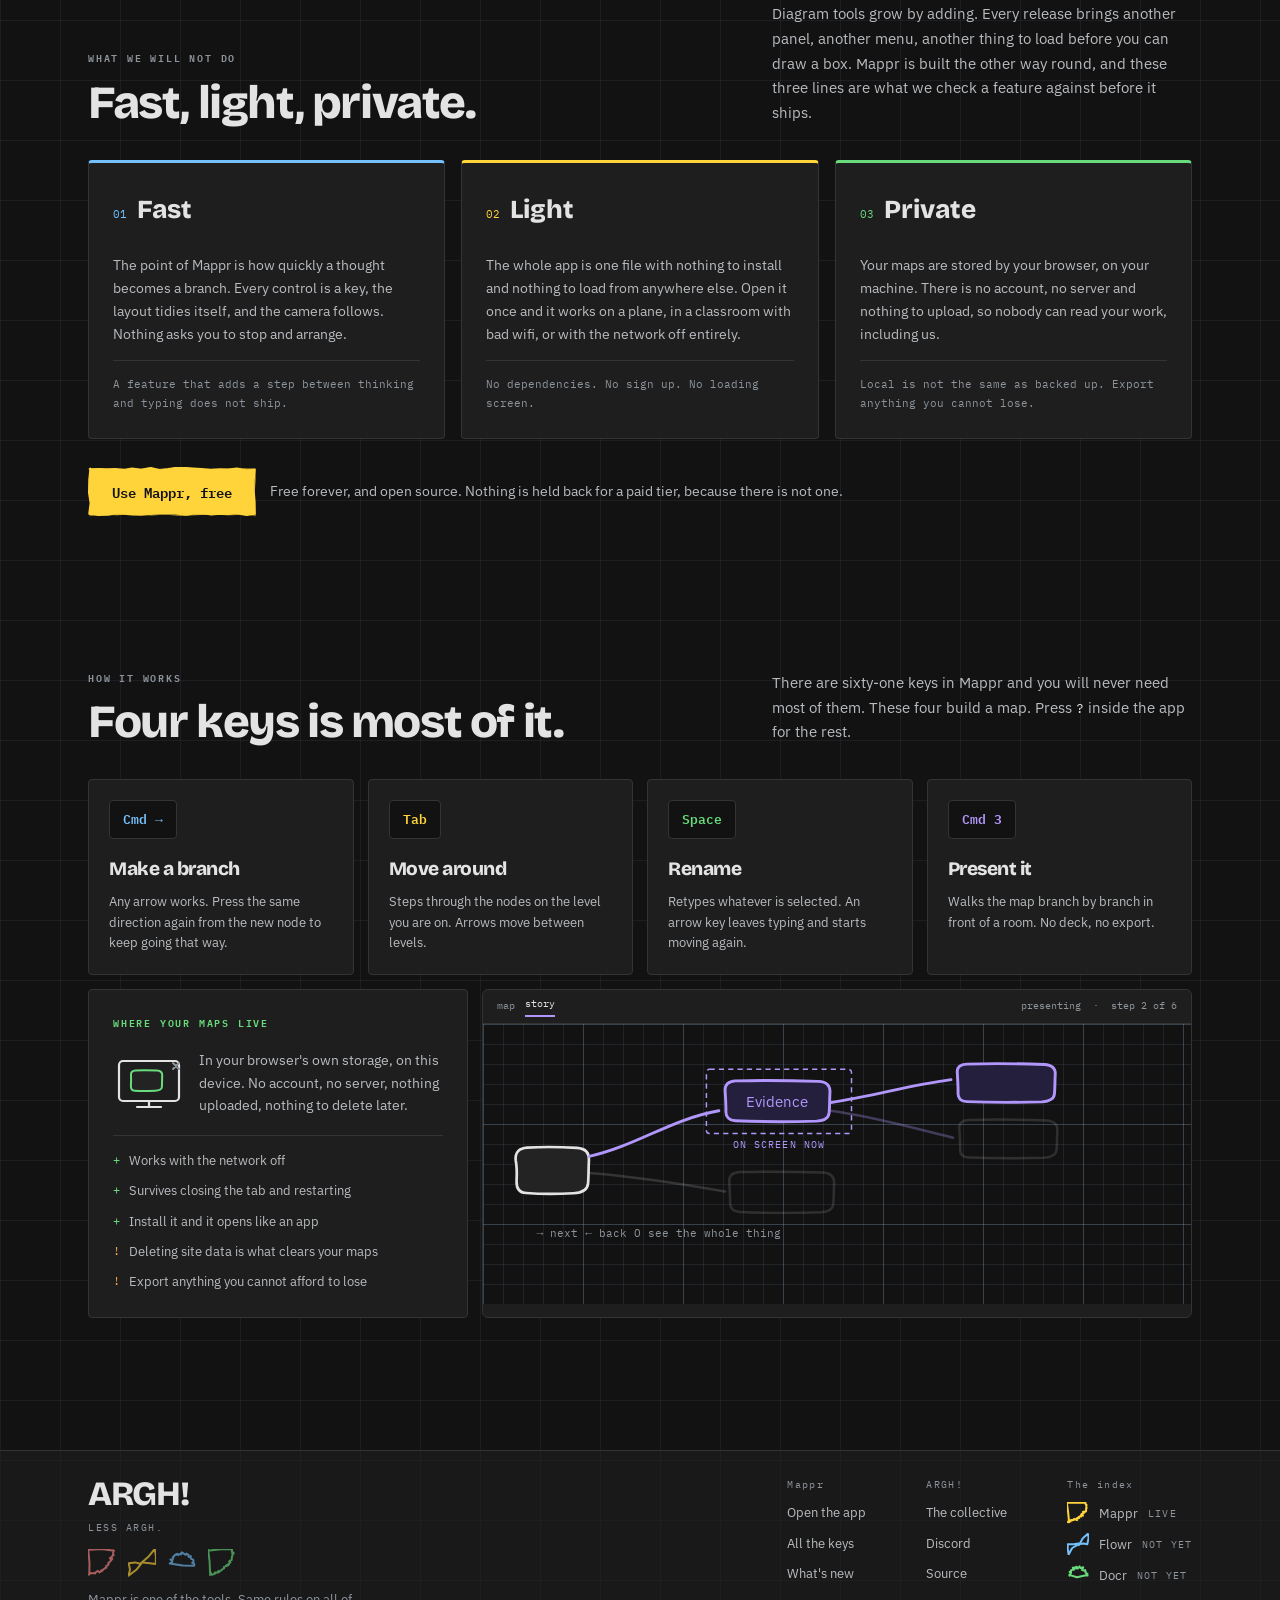
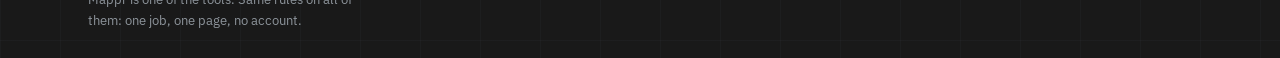
==== commit 3b1c936a: "Speed pass: smaller paths, a demo that sleeps, caching Every drawn path is written compactly by tool" ====
--- a/mappr/index.html
+++ b/mappr/index.html
@@ -123,8 +123,8 @@
     <h1>Think at <span class="hl">typing</span> speed.</h1>
     <p class="lead">Visualise an idea and present it the moment you have it. Press an arrow, get a branch, keep typing. Mappr tidies itself, so you never stop to arrange anything.</p>
     <div class="actions">
-      <a href="/mappr/app" class="btn btn-primary drawn"><span class="ed" aria-hidden="true"><svg viewBox="0 0 200 48" preserveAspectRatio="none" fill="none"><g class="f1"><path d="M1.9 2.1 L13.3 1.9 L22.7 2.2 L32.2 2.0 L43.6 2.7 L52.6 1.5 L62.9 2.7 L74.7 0.9 L85.7 3.1 L95.2 2.3 L104.3 0.8 L115.5 0.9 L125.0 1.4 L135.0 1.9 L146.3 2.8 L156.8 2.3 L167.1 2.4 L177.3 1.5 L188.9 3.2 L198.8 2.5 L197.6 12.4 L197.5 23.0 L198.6 34.8 L198.8 45.7 L188.8 46.8 L176.2 45.3 L168.0 45.9 L157.9 45.8 L145.4 46.3 L136.8 45.4 L124.8 45.6 L116.6 46.6 L104.2 45.4 L93.9 44.9 L85.2 45.2 L74.4 45.9 L63.2 46.6 L52.7 46.3 L42.3 45.8 L32.3 45.4 L23.8 46.7 L11.8 46.9 L1.3 45.7 L2.9 35.3 L1.0 25.2 L1.3 12.4 L2.7 1.6 Z" fill="currentColor" stroke="currentColor" stroke-width="2" stroke-linejoin="round"/><path d="M2.4 1.8 L13.9 2.8 L23.3 3.0 L34.4 2.9 L43.0 3.7 L53.3 1.6 L63.7 2.3 L75.2 1.6 L84.3 2.4 L96.3 1.4 L106.7 1.9 L117.0 1.8 L127.4 3.7 L137.8 2.9 L148.1 3.2 L156.2 2.5 L167.4 2.2 L178.0 2.5 L188.0 1.6 L198.4 2.0 L199.4 12.3 L197.7 24.6 L197.6 35.0 L199.1 47.6 L188.0 45.4 L177.9 46.2 L167.2 46.8 L157.1 46.1 L147.5 46.5 L136.9 46.1 L126.3 46.8 L117.2 47.2 L106.8 47.3 L94.3 46.1 L84.5 46.4 L75.5 47.0 L63.5 45.4 L53.7 45.4 L44.0 45.8 L34.7 46.9 L23.8 46.3 L12.8 45.6 L2.3 47.6 L3.7 36.1 L3.0 23.6 L3.8 14.4 L2.1 2.8 Z" fill="none" stroke="currentColor" stroke-width="1.24" stroke-linejoin="round" opacity=".5"/></g><g class="f2"><path d="M2.2 1.6 L11.3 1.8 L22.0 2.3 L31.9 1.3 L42.8 2.4 L52.6 0.9 L64.0 1.9 L74.1 1.0 L85.5 1.1 L95.2 1.0 L106.0 2.0 L116.7 1.0 L127.0 2.4 L136.6 2.8 L147.6 2.8 L157.3 1.1 L167.3 2.0 L177.2 3.0 L187.7 2.9 L198.9 2.0 L197.3 13.1 L199.1 24.7 L196.9 34.4 L198.5 46.9 L186.6 46.5 L176.3 45.4 L167.7 45.6 L156.1 45.4 L146.7 45.5 L134.9 45.7 L125.1 46.8 L114.8 45.2 L105.1 46.6 L95.5 45.0 L83.5 46.6 L73.6 46.7 L64.5 46.2 L54.1 45.0 L43.6 46.0 L33.3 46.7 L23.5 47.1 L12.6 45.6 L3.1 44.9 L1.2 35.1 L1.8 25.0 L1.7 12.1 L2.9 2.0 Z" fill="currentColor" stroke="currentColor" stroke-width="2" stroke-linejoin="round"/><path d="M3.3 1.4 L13.5 3.4 L22.3 3.5 L34.2 2.3 L43.6 2.9 L53.9 2.7 L64.8 1.4 L75.4 3.0 L86.1 3.0 L95.8 3.1 L105.0 2.5 L117.0 3.5 L125.2 3.4 L137.0 2.3 L146.1 3.4 L156.7 2.7 L166.6 2.6 L177.7 2.0 L187.5 1.4 L199.5 2.8 L197.4 13.7 L199.2 23.8 L199.6 36.3 L198.7 47.7 L187.6 45.4 L177.7 45.7 L168.7 45.6 L157.0 47.4 L145.9 45.5 L136.8 46.2 L125.2 46.9 L116.9 45.4 L104.9 45.6 L95.4 46.9 L84.6 47.3 L73.8 47.5 L63.8 45.6 L53.5 46.6 L44.8 45.6 L33.8 46.6 L23.2 47.2 L12.3 47.5 L2.2 46.2 L2.6 35.6 L3.1 25.3 L3.6 12.6 L1.8 3.1 Z" fill="none" stroke="currentColor" stroke-width="1.24" stroke-linejoin="round" opacity=".5"/></g><g class="f3"><path d="M2.0 0.8 L11.3 2.7 L22.1 3.1 L32.3 2.7 L44.0 2.2 L54.6 2.6 L63.6 1.7 L74.9 1.1 L84.0 2.2 L94.6 1.1 L106.1 1.2 L114.6 2.8 L124.9 1.9 L135.8 1.9 L146.0 2.5 L157.6 0.8 L167.2 1.7 L177.8 1.5 L188.9 2.9 L198.0 3.2 L198.0 13.1 L197.0 23.9 L198.2 36.1 L196.8 44.8 L186.6 47.2 L178.5 45.0 L167.6 45.9 L157.0 47.1 L146.3 44.9 L136.4 45.0 L124.6 45.7 L115.8 45.7 L105.4 46.6 L94.0 45.6 L85.5 46.9 L74.7 47.1 L64.8 46.3 L53.8 46.3 L43.7 47.1 L33.7 45.8 L21.9 45.5 L11.2 45.3 L0.9 46.5 L3.1 35.2 L3.1 22.9 L2.9 13.3 L2.5 2.3 Z" fill="currentColor" stroke="currentColor" stroke-width="2" stroke-linejoin="round"/><path d="M1.4 1.9 L12.5 3.0 L23.5 2.5 L33.9 3.5 L42.7 2.5 L53.6 2.1 L65.4 1.7 L74.0 1.5 L86.1 3.4 L95.1 3.2 L106.3 1.9 L116.9 1.6 L127.2 2.3 L135.8 1.4 L146.8 1.9 L156.5 1.3 L167.0 1.9 L178.9 2.2 L188.9 2.1 L198.8 3.3 L199.0 13.4 L199.6 23.4 L199.4 36.5 L198.6 47.1 L187.6 46.0 L176.8 45.7 L168.0 46.3 L157.5 46.5 L146.6 46.8 L137.9 45.4 L126.4 46.8 L116.3 45.5 L104.9 47.3 L95.4 45.4 L85.9 46.1 L75.3 47.5 L64.8 46.0 L53.2 45.4 L44.3 47.2 L33.2 47.4 L23.1 46.0 L13.0 47.2 L3.7 46.7 L2.3 35.1 L1.7 24.2 L2.3 13.5 L3.5 2.0 Z" fill="none" stroke="currentColor" stroke-width="1.24" stroke-linejoin="round" opacity=".5"/></g></svg></span><span class="t">Use Mappr, free</span></a>
-      <a href="#keys" class="btn btn-ghost drawn"><span class="ed" aria-hidden="true"><svg viewBox="0 0 200 48" preserveAspectRatio="none" fill="none"><g class="f1"><path d="M1.7 1.4 L11.5 3.0 L22.8 2.5 L33.1 1.7 L43.8 2.2 L54.3 2.4 L64.7 1.9 L73.4 1.2 L85.1 1.2 L95.2 2.3 L104.1 2.7 L114.4 2.9 L126.6 1.3 L136.6 2.6 L145.5 2.4 L155.8 3.0 L167.5 3.2 L176.3 1.6 L188.0 2.3 L197.2 2.9 L198.8 12.5 L197.2 24.4 L197.8 35.4 L198.0 45.7 L186.5 45.1 L177.3 46.5 L166.9 46.6 L156.8 46.9 L146.8 45.6 L135.2 45.0 L124.7 46.9 L116.4 46.6 L104.2 46.4 L93.9 46.9 L84.9 46.6 L74.5 45.8 L64.7 47.1 L53.0 45.8 L43.8 46.4 L32.7 45.9 L23.8 45.5 L11.6 46.4 L1.5 47.0 L1.6 36.0 L1.7 24.9 L2.6 13.6 L1.3 1.2 Z" fill="none" stroke="currentColor" stroke-width="2" stroke-linejoin="round"/><path d="M3.1 1.7 L12.0 2.2 L23.9 2.0 L34.5 2.8 L43.9 2.8 L54.3 2.5 L65.2 2.9 L74.8 1.3 L84.4 1.6 L96.4 3.6 L105.5 3.1 L115.0 3.3 L125.3 3.3 L137.0 3.4 L147.7 2.4 L156.3 1.8 L168.5 2.9 L176.8 3.2 L187.3 1.3 L199.6 3.5 L198.3 14.2 L197.9 23.7 L199.3 35.0 L197.6 47.4 L188.3 47.1 L178.8 46.9 L166.7 45.7 L158.2 46.5 L146.3 47.1 L137.6 45.7 L126.6 47.6 L115.2 47.1 L105.6 47.1 L94.5 46.6 L84.5 45.6 L75.6 45.4 L63.6 47.4 L53.4 47.6 L43.7 46.9 L33.8 46.0 L22.9 46.1 L12.2 46.2 L3.1 45.4 L1.4 35.0 L2.5 23.7 L1.5 12.3 L3.3 2.8 Z" fill="none" stroke="currentColor" stroke-width="1.24" stroke-linejoin="round" opacity=".5"/></g><g class="f2"><path d="M1.2 0.9 L13.2 2.5 L22.7 2.5 L33.4 1.5 L43.5 2.2 L52.4 2.0 L62.8 1.1 L75.2 1.5 L84.7 0.9 L93.8 3.1 L104.8 2.8 L115.7 1.8 L125.3 2.2 L136.1 1.8 L145.5 2.3 L156.1 2.1 L167.4 2.6 L176.7 2.0 L187.1 2.5 L197.0 2.2 L198.2 13.3 L197.6 24.2 L197.0 34.1 L199.0 45.8 L188.3 45.0 L176.9 46.5 L167.4 46.8 L156.7 45.6 L147.6 47.0 L136.5 46.9 L125.3 46.6 L114.6 47.0 L104.1 47.0 L94.0 45.8 L83.6 45.1 L74.1 46.0 L64.3 46.7 L54.5 44.9 L42.7 46.9 L32.4 45.3 L21.8 46.5 L13.0 45.0 L1.7 47.0 L1.7 34.9 L1.7 24.7 L1.8 14.2 L1.8 2.8 Z" fill="none" stroke="currentColor" stroke-width="2" stroke-linejoin="round"/><path d="M3.1 2.6 L14.0 3.3 L22.8 1.4 L34.3 2.2 L44.6 2.0 L54.9 2.4 L65.6 1.4 L75.8 1.7 L86.2 1.7 L95.6 3.0 L104.6 3.0 L116.7 3.6 L126.8 2.8 L135.6 1.7 L146.1 2.7 L157.3 3.0 L167.4 2.1 L178.4 1.8 L188.5 2.4 L199.4 1.4 L199.8 12.9 L198.1 24.1 L198.7 35.1 L199.3 45.6 L187.6 46.5 L178.5 46.0 L167.7 46.4 L157.7 45.7 L147.2 47.0 L136.1 46.2 L127.5 46.1 L115.7 46.2 L105.0 46.9 L96.4 47.6 L84.7 45.8 L74.0 46.3 L63.5 47.0 L53.7 47.2 L43.0 46.7 L34.4 45.4 L22.8 47.4 L11.9 47.1 L3.2 47.1 L3.6 34.5 L2.5 24.6 L2.3 13.2 L2.4 3.7 Z" fill="none" stroke="currentColor" stroke-width="1.24" stroke-linejoin="round" opacity=".5"/></g><g class="f3"><path d="M2.2 2.5 L12.1 1.4 L21.5 0.8 L34.1 0.9 L42.7 2.0 L52.9 2.6 L64.5 1.7 L75.2 1.4 L83.9 2.4 L95.8 1.7 L104.5 1.5 L116.0 0.9 L124.7 1.9 L137.1 1.9 L146.5 2.3 L157.7 1.1 L167.3 3.2 L178.1 2.7 L188.1 1.1 L198.7 1.9 L197.8 13.6 L199.1 24.6 L199.2 35.3 L197.8 46.7 L188.5 45.5 L177.7 47.1 L167.3 46.6 L157.1 46.2 L146.9 46.3 L136.9 45.7 L126.1 45.3 L114.9 47.0 L104.5 45.3 L95.1 45.8 L84.5 44.8 L73.3 46.6 L63.5 45.9 L52.4 45.3 L44.0 46.3 L31.8 45.7 L23.0 45.2 L13.0 45.5 L2.0 46.6 L1.7 35.7 L1.3 24.5 L2.6 11.8 L2.5 2.7 Z" fill="none" stroke="currentColor" stroke-width="2" stroke-linejoin="round"/><path d="M1.5 1.9 L13.6 2.1 L22.3 3.7 L32.9 2.9 L43.1 1.5 L55.3 3.6 L64.6 1.9 L74.4 3.2 L85.8 2.6 L96.2 2.5 L106.3 2.7 L116.4 3.4 L125.9 1.7 L137.1 3.2 L146.6 1.3 L158.2 2.7 L167.7 3.0 L178.2 1.8 L188.8 1.8 L199.3 1.4 L199.5 13.8 L199.0 25.2 L197.4 35.5 L198.0 46.5 L188.2 46.2 L177.4 45.6 L166.6 47.7 L156.8 46.7 L146.4 46.9 L137.4 46.4 L125.8 45.8 L115.2 47.1 L105.3 45.8 L95.6 47.4 L86.0 45.8 L74.6 47.5 L63.6 47.7 L53.0 47.4 L44.4 46.9 L33.6 46.1 L23.8 46.6 L13.1 45.9 L3.4 46.0 L2.9 35.6 L3.1 24.6 L1.5 13.4 L2.1 1.4 Z" fill="none" stroke="currentColor" stroke-width="1.24" stroke-linejoin="round" opacity=".5"/></g></svg></span><span class="t">See the keys</span></a>
+      <a href="/mappr/app" class="btn btn-primary drawn"><span class="ed" aria-hidden="true"><svg viewBox="0 0 200 48" preserveAspectRatio="none" fill="none"><g class="f1"><path d="M1.9 2.1l11.4-.2 9.4.3 9.5-.2 11.4.7 9-1.2 10.3 1.2 11.8-1.8 11 2.2 9.5-.8 9.1-1.5 11.2.1 9.5.5 10 .5 11.3.9 10.5-.5 10.3.1 10.2-.9 11.6 1.7 9.9-.7-1.2 9.9-.1 10.6 1.1 11.8.2 10.9-10 1.1-12.6-1.5-8.2.6-10.1-.1-12.5.5-8.6-.9-12 .2-8.2 1-12.4-1.2-10.3-.5-8.7.3-10.8.7-11.2.7-10.5-.3-10.4-.5-10-.4-8.5 1.3-12 .2-10.5-1.2 1.6-10.4-1.9-10.1.3-12.8 1.4-10.8z" fill="currentColor" stroke="currentColor" stroke-width="2" stroke-linejoin="round"/><path d="M2.4 1.8l11.5 1 9.4.2 11.1-.1 8.6.8 10.3-2.1 10.4.7 11.5-.7 9.1.8 12-1 10.4.5 10.3-.1 10.4 1.9 10.4-.8 10.3.3 8.1-.7 11.2-.3 10.6.3 10-.9 10.4.4 1 10.3-1.7 12.3-.1 10.4 1.5 12.6-11.1-2.2-10.1.8-10.7.6-10.1-.7-9.6.4-10.6-.4-10.6.7-9.1.4-10.4.1-12.5-1.2-9.8.3-9 .6-12-1.6-9.8 0-9.7.4-9.3 1.1-10.9-.6-11-.7-10.5 2 1.4-11.5-.7-12.5.8-9.2-1.7-11.6z" fill="none" stroke="currentColor" stroke-width="1.24" stroke-linejoin="round" opacity=".5"/></g><g class="f2"><path d="M2.2 1.6l9.1.2 10.7.5 9.9-1 10.9 1.1 9.8-1.5 11.4 1 10.1-.9 11.4.1 9.7-.1 10.8 1 10.7-1 10.3 1.4 9.6.4 11 0 9.7-1.7 10 .9 9.9 1 10.5-.1 11.2-.9-1.6 11.1 1.8 11.6-2.2 9.7 1.6 12.5-11.9-.4-10.3-1.1-8.6.2-11.6-.2-9.4.1-11.8.2-9.8 1.1-10.3-1.6-9.7 1.4-9.6-1.6-12 1.6-9.9.1-9.1-.5-10.4-1.2-10.5 1-10.3.7-9.8.4-10.9-1.5-9.5-.7-1.9-9.8.6-10.1-.1-12.9 1.2-10.1z" fill="currentColor" stroke="currentColor" stroke-width="2" stroke-linejoin="round"/><path d="M3.3 1.4l10.2 2 8.8.1 11.9-1.2 9.4.6 10.3-.2 10.9-1.3 10.6 1.6 10.7 0 9.7.1 9.2-.6 12 1 8.2-.1 11.8-1.1 9.1 1.1 10.6-.7 9.9-.1 11.1-.6 9.8-.6 12 1.4-2.1 10.9 1.8 10.1.4 12.5-.9 11.4-11.1-2.3-9.9.3-9-.1-11.7 1.8-11.1-1.9-9.1.7-11.6.7-8.3-1.5-12 .2-9.5 1.3-10.8.4-10.8.2-10-1.9-10.3 1-8.7-1-11 1-10.6.6-10.9.3-10.1-1.3.4-10.6.5-10.3.5-12.7-1.8-9.5z" fill="none" stroke="currentColor" stroke-width="1.24" stroke-linejoin="round" opacity=".5"/></g><g class="f3"><path d="M2 .8l9.3 1.9 10.8.4 10.2-.4 11.7-.5 10.6.4 9-.9 11.3-.6 9.1 1.1 10.6-1.1 11.5.1 8.5 1.6 10.3-.9 10.9 0 10.2.6 11.6-1.7 9.6.9 10.6-.2 11.1 1.4 9.1.3 0 9.9-1 10.8 1.2 12.2-1.4 8.7-10.2 2.4-8.1-2.2-10.9.9-10.6 1.2-10.7-2.2-9.9.1-11.8.7-8.8 0-10.4.9-11.4-1-8.5 1.3-10.8.2-9.9-.8-11 0-10.1.8-10-1.3-11.8-.3-10.7-.2-10.3 1.2 2.2-11.3 0-12.3-.2-9.6-.4-11z" fill="currentColor" stroke="currentColor" stroke-width="2" stroke-linejoin="round"/><path d="M1.4 1.9l11.1 1.1 11-.5 10.4 1 8.8-1 10.9-.4 11.8-.4 8.6-.2 12.1 1.9 9-.2 11.2-1.3 10.6-.3 10.3.7 8.6-.9 11 .5 9.7-.6 10.5.6 11.9.3 10-.1 9.9 1.2.2 10.1.6 10-.2 13.1-.8 10.6-11-1.1-10.8-.3-8.8.6-10.5.2-10.9.3-8.7-1.4-11.5 1.4-10.1-1.3-11.4 1.8-9.5-1.9-9.5.7-10.6 1.4-10.5-1.5-11.6-.6-8.9 1.8-11.1.2-10.1-1.4-10.1 1.2-9.3-.5-1.4-11.6-.6-10.9.6-10.7 1.2-11.5z" fill="none" stroke="currentColor" stroke-width="1.24" stroke-linejoin="round" opacity=".5"/></g></svg></span><span class="t">Use Mappr, free</span></a>
+      <a href="#keys" class="btn btn-ghost drawn"><span class="ed" aria-hidden="true"><svg viewBox="0 0 200 48" preserveAspectRatio="none" fill="none"><g class="f1"><path d="M1.7 1.4l9.8 1.6 11.3-.5 10.3-.8 10.7.5 10.5.2 10.4-.5 8.7-.7 11.7 0 10.1 1.1 8.9.4 10.3.2 12.2-1.6 10 1.3 8.9-.2 10.3.6 11.7.2 8.8-1.6 11.7.7 9.2.6 1.6 9.6-1.6 11.9.6 11 .2 10.3-11.5-.6-9.2 1.4-10.4.1-10.1.3-10-1.3-11.6-.6-10.5 1.9-8.3-.3-12.2-.2-10.3.5-9-.3-10.4-.8-9.8 1.3-11.7-1.3-9.2.6-11.1-.5-8.9-.4-12.2.9-10.1.6.1-11 .1-11.1.9-11.3-1.3-12.4z" fill="none" stroke="currentColor" stroke-width="2" stroke-linejoin="round"/><path d="M3.1 1.7l8.9.5 11.9-.2 10.6.8 9.4 0 10.4-.3 10.9.4 9.6-1.6 9.6.3 12 2 9.1-.5 9.5.2 10.3 0 11.7.1 10.7-1 8.6-.6 12.2 1.1 8.3.3 10.5-1.9 12.3 2.2-1.3 10.7-.4 9.5 1.4 11.3-1.7 12.4-9.3-.3-9.5-.2-12.1-1.2-8.5.8-11.9.6-8.7-1.4-11 1.9-11.4-.5-9.6 0-11.1-.5-10-1-8.9-.2-12 2-10.2.2-9.7-.7-9.9-.9-10.9.1-10.7.1-9.1-.8-1.7-10.4 1.1-11.3-1-11.4 1.8-9.5z" fill="none" stroke="currentColor" stroke-width="1.24" stroke-linejoin="round" opacity=".5"/></g><g class="f2"><path d="M1.2.9l12 1.6 9.5 0 10.7-1 10.1.7 8.9-.2 10.4-.9 12.4.4 9.5-.6 9.1 2.2 11-.3 10.9-1 9.6.4 10.8-.4 9.4.5 10.6-.2 11.3.5 9.3-.6 10.4.5 9.9-.3 1.2 11.1-.6 10.9-.6 9.9 2 11.7-10.7-.8-11.4 1.5-9.5.3-10.7-1.2-9.1 1.4-11.1-.1-11.2-.3-10.7.4-10.5 0-10.1-1.2-10.4-.7-9.5.9-9.8.7-9.8-1.8-11.8 2-10.3-1.6-10.6 1.2-8.8-1.5-11.3 2 0-12.1 0-10.2.1-10.5 0-11.4z" fill="none" stroke="currentColor" stroke-width="2" stroke-linejoin="round"/><path d="M3.1 2.6l10.9.7 8.8-1.9 11.5.8 10.3-.2 10.3.4 10.7-1 10.2.3 10.4 0 9.4 1.3 9 0 12.1.6 10.1-.8 8.8-1.1 10.5 1 11.2.3 10.1-.9 11-.3 10.1.6 10.9-1 .4 11.5-1.7 11.2.6 11 .6 10.5-11.7.9-9.1-.5-10.8.4-10-.7-10.5 1.3-11.1-.8-8.6-.1-11.8.1-10.7.7-8.6.7-11.7-1.8-10.7.5-10.5.7-9.8.2-10.7-.5-8.6-1.3-11.6 2-10.9-.3-8.7 0 .4-12.6-1.1-9.9-.2-11.4.1-9.5z" fill="none" stroke="currentColor" stroke-width="1.24" stroke-linejoin="round" opacity=".5"/></g><g class="f3"><path d="M2.2 2.5l9.9-1.1 9.4-.6 12.6.1 8.6 1.1 10.2.6 11.6-.9 10.7-.3 8.7 1 11.9-.7 8.7-.2 11.5-.6 8.7 1 12.4 0 9.4.4 11.2-1.2 9.6 2.1 10.8-.5 10-1.6 10.6.8-.9 11.7 1.3 11 .1 10.7-1.4 11.4-9.3-1.2-10.8 1.6-10.4-.5-10.2-.4-10.2.1-10-.6-10.8-.4-11.2 1.7-10.4-1.7-9.4.5-10.6-1-11.2 1.8-9.8-.7-11.1-.6-8.4 1-12.2-.6-8.8-.5-10 .3-11 1.1-.3-10.9-.4-11.2 1.3-12.7-.1-9.1z" fill="none" stroke="currentColor" stroke-width="2" stroke-linejoin="round"/><path d="M1.5 1.9l12.1.2 8.7 1.6 10.6-.8 10.2-1.4 12.2 2.1 9.3-1.7 9.8 1.3 11.4-.6 10.4-.1 10.1.2 10.1.7 9.5-1.7 11.2 1.5 9.5-1.9 11.6 1.4 9.5.3 10.5-1.2 10.6 0 10.5-.4.2 12.4-.5 11.4-1.6 10.3.6 11-9.8-.3-10.8-.6-10.8 2.1-9.8-1-10.4.2-9-.5-11.6-.6-10.6 1.3-9.9-1.3-9.7 1.6-9.6-1.6-11.4 1.7-11 .2-10.6-.3-8.6-.5-10.8-.8-9.8.5-10.7-.7-9.7.1-.5-10.4.2-11-1.6-11.2.6-12z" fill="none" stroke="currentColor" stroke-width="1.24" stroke-linejoin="round" opacity=".5"/></g></svg></span><span class="t">See the keys</span></a>
     </div>
     <span class="reassure">no sign up &nbsp;·&nbsp; opens instantly &nbsp;·&nbsp; nothing uploaded</span>
     <p class="hero-note"><span style="color:#74c0fc">Cmd &#8594;</span> forks a branch &nbsp;·&nbsp; <span style="color:#ffd43b">&#9166;</span> adds one beside it &nbsp;·&nbsp; <span style="color:#69db7c">&#8679;&#9166;</span> jumps to the next branch</p>
@@ -245,7 +245,7 @@
     </div>
 
     <div class="closing">
-      <a href="/mappr/app" class="btn btn-primary drawn"><span class="ed" aria-hidden="true"><svg viewBox="0 0 200 48" preserveAspectRatio="none" fill="none"><g class="f1"><path d="M1.9 2.1 L13.3 1.9 L22.7 2.2 L32.2 2.0 L43.6 2.7 L52.6 1.5 L62.9 2.7 L74.7 0.9 L85.7 3.1 L95.2 2.3 L104.3 0.8 L115.5 0.9 L125.0 1.4 L135.0 1.9 L146.3 2.8 L156.8 2.3 L167.1 2.4 L177.3 1.5 L188.9 3.2 L198.8 2.5 L197.6 12.4 L197.5 23.0 L198.6 34.8 L198.8 45.7 L188.8 46.8 L176.2 45.3 L168.0 45.9 L157.9 45.8 L145.4 46.3 L136.8 45.4 L124.8 45.6 L116.6 46.6 L104.2 45.4 L93.9 44.9 L85.2 45.2 L74.4 45.9 L63.2 46.6 L52.7 46.3 L42.3 45.8 L32.3 45.4 L23.8 46.7 L11.8 46.9 L1.3 45.7 L2.9 35.3 L1.0 25.2 L1.3 12.4 L2.7 1.6 Z" fill="currentColor" stroke="currentColor" stroke-width="2" stroke-linejoin="round"/><path d="M2.4 1.8 L13.9 2.8 L23.3 3.0 L34.4 2.9 L43.0 3.7 L53.3 1.6 L63.7 2.3 L75.2 1.6 L84.3 2.4 L96.3 1.4 L106.7 1.9 L117.0 1.8 L127.4 3.7 L137.8 2.9 L148.1 3.2 L156.2 2.5 L167.4 2.2 L178.0 2.5 L188.0 1.6 L198.4 2.0 L199.4 12.3 L197.7 24.6 L197.6 35.0 L199.1 47.6 L188.0 45.4 L177.9 46.2 L167.2 46.8 L157.1 46.1 L147.5 46.5 L136.9 46.1 L126.3 46.8 L117.2 47.2 L106.8 47.3 L94.3 46.1 L84.5 46.4 L75.5 47.0 L63.5 45.4 L53.7 45.4 L44.0 45.8 L34.7 46.9 L23.8 46.3 L12.8 45.6 L2.3 47.6 L3.7 36.1 L3.0 23.6 L3.8 14.4 L2.1 2.8 Z" fill="none" stroke="currentColor" stroke-width="1.24" stroke-linejoin="round" opacity=".5"/></g><g class="f2"><path d="M2.2 1.6 L11.3 1.8 L22.0 2.3 L31.9 1.3 L42.8 2.4 L52.6 0.9 L64.0 1.9 L74.1 1.0 L85.5 1.1 L95.2 1.0 L106.0 2.0 L116.7 1.0 L127.0 2.4 L136.6 2.8 L147.6 2.8 L157.3 1.1 L167.3 2.0 L177.2 3.0 L187.7 2.9 L198.9 2.0 L197.3 13.1 L199.1 24.7 L196.9 34.4 L198.5 46.9 L186.6 46.5 L176.3 45.4 L167.7 45.6 L156.1 45.4 L146.7 45.5 L134.9 45.7 L125.1 46.8 L114.8 45.2 L105.1 46.6 L95.5 45.0 L83.5 46.6 L73.6 46.7 L64.5 46.2 L54.1 45.0 L43.6 46.0 L33.3 46.7 L23.5 47.1 L12.6 45.6 L3.1 44.9 L1.2 35.1 L1.8 25.0 L1.7 12.1 L2.9 2.0 Z" fill="currentColor" stroke="currentColor" stroke-width="2" stroke-linejoin="round"/><path d="M3.3 1.4 L13.5 3.4 L22.3 3.5 L34.2 2.3 L43.6 2.9 L53.9 2.7 L64.8 1.4 L75.4 3.0 L86.1 3.0 L95.8 3.1 L105.0 2.5 L117.0 3.5 L125.2 3.4 L137.0 2.3 L146.1 3.4 L156.7 2.7 L166.6 2.6 L177.7 2.0 L187.5 1.4 L199.5 2.8 L197.4 13.7 L199.2 23.8 L199.6 36.3 L198.7 47.7 L187.6 45.4 L177.7 45.7 L168.7 45.6 L157.0 47.4 L145.9 45.5 L136.8 46.2 L125.2 46.9 L116.9 45.4 L104.9 45.6 L95.4 46.9 L84.6 47.3 L73.8 47.5 L63.8 45.6 L53.5 46.6 L44.8 45.6 L33.8 46.6 L23.2 47.2 L12.3 47.5 L2.2 46.2 L2.6 35.6 L3.1 25.3 L3.6 12.6 L1.8 3.1 Z" fill="none" stroke="currentColor" stroke-width="1.24" stroke-linejoin="round" opacity=".5"/></g><g class="f3"><path d="M2.0 0.8 L11.3 2.7 L22.1 3.1 L32.3 2.7 L44.0 2.2 L54.6 2.6 L63.6 1.7 L74.9 1.1 L84.0 2.2 L94.6 1.1 L106.1 1.2 L114.6 2.8 L124.9 1.9 L135.8 1.9 L146.0 2.5 L157.6 0.8 L167.2 1.7 L177.8 1.5 L188.9 2.9 L198.0 3.2 L198.0 13.1 L197.0 23.9 L198.2 36.1 L196.8 44.8 L186.6 47.2 L178.5 45.0 L167.6 45.9 L157.0 47.1 L146.3 44.9 L136.4 45.0 L124.6 45.7 L115.8 45.7 L105.4 46.6 L94.0 45.6 L85.5 46.9 L74.7 47.1 L64.8 46.3 L53.8 46.3 L43.7 47.1 L33.7 45.8 L21.9 45.5 L11.2 45.3 L0.9 46.5 L3.1 35.2 L3.1 22.9 L2.9 13.3 L2.5 2.3 Z" fill="currentColor" stroke="currentColor" stroke-width="2" stroke-linejoin="round"/><path d="M1.4 1.9 L12.5 3.0 L23.5 2.5 L33.9 3.5 L42.7 2.5 L53.6 2.1 L65.4 1.7 L74.0 1.5 L86.1 3.4 L95.1 3.2 L106.3 1.9 L116.9 1.6 L127.2 2.3 L135.8 1.4 L146.8 1.9 L156.5 1.3 L167.0 1.9 L178.9 2.2 L188.9 2.1 L198.8 3.3 L199.0 13.4 L199.6 23.4 L199.4 36.5 L198.6 47.1 L187.6 46.0 L176.8 45.7 L168.0 46.3 L157.5 46.5 L146.6 46.8 L137.9 45.4 L126.4 46.8 L116.3 45.5 L104.9 47.3 L95.4 45.4 L85.9 46.1 L75.3 47.5 L64.8 46.0 L53.2 45.4 L44.3 47.2 L33.2 47.4 L23.1 46.0 L13.0 47.2 L3.7 46.7 L2.3 35.1 L1.7 24.2 L2.3 13.5 L3.5 2.0 Z" fill="none" stroke="currentColor" stroke-width="1.24" stroke-linejoin="round" opacity=".5"/></g></svg></span><span class="t">Use Mappr, free</span></a>
+      <a href="/mappr/app" class="btn btn-primary drawn"><span class="ed" aria-hidden="true"><svg viewBox="0 0 200 48" preserveAspectRatio="none" fill="none"><g class="f1"><path d="M1.9 2.1l11.4-.2 9.4.3 9.5-.2 11.4.7 9-1.2 10.3 1.2 11.8-1.8 11 2.2 9.5-.8 9.1-1.5 11.2.1 9.5.5 10 .5 11.3.9 10.5-.5 10.3.1 10.2-.9 11.6 1.7 9.9-.7-1.2 9.9-.1 10.6 1.1 11.8.2 10.9-10 1.1-12.6-1.5-8.2.6-10.1-.1-12.5.5-8.6-.9-12 .2-8.2 1-12.4-1.2-10.3-.5-8.7.3-10.8.7-11.2.7-10.5-.3-10.4-.5-10-.4-8.5 1.3-12 .2-10.5-1.2 1.6-10.4-1.9-10.1.3-12.8 1.4-10.8z" fill="currentColor" stroke="currentColor" stroke-width="2" stroke-linejoin="round"/><path d="M2.4 1.8l11.5 1 9.4.2 11.1-.1 8.6.8 10.3-2.1 10.4.7 11.5-.7 9.1.8 12-1 10.4.5 10.3-.1 10.4 1.9 10.4-.8 10.3.3 8.1-.7 11.2-.3 10.6.3 10-.9 10.4.4 1 10.3-1.7 12.3-.1 10.4 1.5 12.6-11.1-2.2-10.1.8-10.7.6-10.1-.7-9.6.4-10.6-.4-10.6.7-9.1.4-10.4.1-12.5-1.2-9.8.3-9 .6-12-1.6-9.8 0-9.7.4-9.3 1.1-10.9-.6-11-.7-10.5 2 1.4-11.5-.7-12.5.8-9.2-1.7-11.6z" fill="none" stroke="currentColor" stroke-width="1.24" stroke-linejoin="round" opacity=".5"/></g><g class="f2"><path d="M2.2 1.6l9.1.2 10.7.5 9.9-1 10.9 1.1 9.8-1.5 11.4 1 10.1-.9 11.4.1 9.7-.1 10.8 1 10.7-1 10.3 1.4 9.6.4 11 0 9.7-1.7 10 .9 9.9 1 10.5-.1 11.2-.9-1.6 11.1 1.8 11.6-2.2 9.7 1.6 12.5-11.9-.4-10.3-1.1-8.6.2-11.6-.2-9.4.1-11.8.2-9.8 1.1-10.3-1.6-9.7 1.4-9.6-1.6-12 1.6-9.9.1-9.1-.5-10.4-1.2-10.5 1-10.3.7-9.8.4-10.9-1.5-9.5-.7-1.9-9.8.6-10.1-.1-12.9 1.2-10.1z" fill="currentColor" stroke="currentColor" stroke-width="2" stroke-linejoin="round"/><path d="M3.3 1.4l10.2 2 8.8.1 11.9-1.2 9.4.6 10.3-.2 10.9-1.3 10.6 1.6 10.7 0 9.7.1 9.2-.6 12 1 8.2-.1 11.8-1.1 9.1 1.1 10.6-.7 9.9-.1 11.1-.6 9.8-.6 12 1.4-2.1 10.9 1.8 10.1.4 12.5-.9 11.4-11.1-2.3-9.9.3-9-.1-11.7 1.8-11.1-1.9-9.1.7-11.6.7-8.3-1.5-12 .2-9.5 1.3-10.8.4-10.8.2-10-1.9-10.3 1-8.7-1-11 1-10.6.6-10.9.3-10.1-1.3.4-10.6.5-10.3.5-12.7-1.8-9.5z" fill="none" stroke="currentColor" stroke-width="1.24" stroke-linejoin="round" opacity=".5"/></g><g class="f3"><path d="M2 .8l9.3 1.9 10.8.4 10.2-.4 11.7-.5 10.6.4 9-.9 11.3-.6 9.1 1.1 10.6-1.1 11.5.1 8.5 1.6 10.3-.9 10.9 0 10.2.6 11.6-1.7 9.6.9 10.6-.2 11.1 1.4 9.1.3 0 9.9-1 10.8 1.2 12.2-1.4 8.7-10.2 2.4-8.1-2.2-10.9.9-10.6 1.2-10.7-2.2-9.9.1-11.8.7-8.8 0-10.4.9-11.4-1-8.5 1.3-10.8.2-9.9-.8-11 0-10.1.8-10-1.3-11.8-.3-10.7-.2-10.3 1.2 2.2-11.3 0-12.3-.2-9.6-.4-11z" fill="currentColor" stroke="currentColor" stroke-width="2" stroke-linejoin="round"/><path d="M1.4 1.9l11.1 1.1 11-.5 10.4 1 8.8-1 10.9-.4 11.8-.4 8.6-.2 12.1 1.9 9-.2 11.2-1.3 10.6-.3 10.3.7 8.6-.9 11 .5 9.7-.6 10.5.6 11.9.3 10-.1 9.9 1.2.2 10.1.6 10-.2 13.1-.8 10.6-11-1.1-10.8-.3-8.8.6-10.5.2-10.9.3-8.7-1.4-11.5 1.4-10.1-1.3-11.4 1.8-9.5-1.9-9.5.7-10.6 1.4-10.5-1.5-11.6-.6-8.9 1.8-11.1.2-10.1-1.4-10.1 1.2-9.3-.5-1.4-11.6-.6-10.9.6-10.7 1.2-11.5z" fill="none" stroke="currentColor" stroke-width="1.24" stroke-linejoin="round" opacity=".5"/></g></svg></span><span class="t">Use Mappr, free</span></a>
       <span>Free forever, and open source. Nothing is held back for a paid tier, because there is not one.</span>
     </div>
   </div>
@@ -298,10 +298,10 @@
         <div class="top">
           <svg width="72" height="72" viewBox="0 0 72 72" fill="none" aria-hidden="true" style="flex-shrink:0">
             <rect x="6" y="14" width="60" height="40" rx="4" fill="none" stroke="#e3e3e3" stroke-width="2.2"></rect>
-            <path d="M24 60 L48 60" stroke="#e3e3e3" stroke-width="2.2" stroke-linecap="round"></path>
-            <path d="M36 54 L36 60" stroke="#e3e3e3" stroke-width="2.2" stroke-linecap="round"></path>
+            <path d="M24 60l24 0" stroke="#e3e3e3" stroke-width="2.2" stroke-linecap="round"></path>
+            <path d="M36 54l0 6" stroke="#e3e3e3" stroke-width="2.2" stroke-linecap="round"></path>
             <path d="M18 28 C17.6 25 19.6 23.6 22.4 23.4 C30 23 38 23.2 44 23.6 C48 23.9 49.4 25.8 49.2 28.6 C49 32.6 49.1 36.6 48.9 40 C48.7 42.6 46.2 43.6 42 43.8 C34 44.2 26 44.1 21.6 43.8 C18.8 43.6 17.8 41.6 17.9 39 C18.1 35.6 18.2 31.6 18 28 Z" fill="#232323" stroke="#69db7c" stroke-width="2"></path>
-            <path d="M60 22 L66 16 M66 22 L60 16" stroke="#8d949b" stroke-width="2" stroke-linecap="round"></path>
+            <path d="M60 22l6-6M66 22l-6-6" stroke="#8d949b" stroke-width="2" stroke-linecap="round"></path>
           </svg>
           <p>In your browser's own storage, on this device. No account, no server, nothing uploaded, nothing to delete later.</p>
         </div>
@@ -352,7 +352,7 @@
     <div class="brand">
       <div class="argh">ARGH!</div>
       <div class="less">LESS ARGH.</div>
-      <div class="marks"><svg width="28" height="28" viewBox="-1 -1 28 28" fill="none" aria-hidden="true" style="flex-shrink:0"><path d="M-0.8 -0.7 L0.5 12.8 L0.3 23.5 L-0.0 24.7 L1.4 23.0 L2.9 23.2 L5.5 23.0 L6.1 23.4 L6.5 22.5 L7.8 21.5 L9.2 21.0 L10.3 22.4 L12.2 21.3 L12.1 20.4 L13.5 20.7 L13.4 20.1 L16.1 18.2 L16.5 17.5 L17.4 17.7 L17.3 15.7 L18.7 15.5 L19.6 14.2 L19.1 13.5 L20.9 11.5 L20.3 12.4 L22.4 10.1 L20.9 8.1 L23.3 9.0 L22.3 7.4 L23.4 5.9 L24.6 5.1 L24.0 4.1 L24.4 1.7 L23.6 0.5 L25.0 0.7 L12.3 -1.1 L0.8 -0.2" fill="none" stroke="#ff8787" stroke-width="2" stroke-linecap="round" stroke-linejoin="round"/></svg><svg width="28" height="28" viewBox="-1 -1 28 28" fill="none" aria-hidden="true" style="flex-shrink:0"><path d="M11.8 13.3 L19.1 7.1 L25.9 -1.2 L26.9 6.6 L26.8 14.0 L18.6 12.9 L13.3 12.5" fill="none" stroke="#ffd43b" stroke-width="2" stroke-linecap="round" stroke-linejoin="round"/><path d="M12.1 13.8 L7.3 19.8 L-0.5 25.6 L1.0 19.7 L-0.3 13.2 L6.1 12.4 L11.9 14.0" fill="none" stroke="#ffd43b" stroke-width="2" stroke-linecap="round" stroke-linejoin="round"/></svg><svg width="28" height="28" viewBox="-1 -1 28 28" fill="none" aria-hidden="true" style="flex-shrink:0"><path d="M2.2 13.5 L1.2 13.0 L2.5 13.3 L3.3 11.4 L1.4 9.4 L3.3 10.4 L3.9 8.9 L4.0 7.6 L3.8 7.5 L6.3 4.6 L7.3 4.8 L8.0 3.8 L9.2 5.1 L9.8 4.2 L11.8 4.0 L12.7 2.5 L12.1 4.3 L12.9 2.4 L15.9 4.5 L17.4 4.4 L16.3 4.7 L17.3 3.6 L19.5 4.9 L19.5 6.7 L22.0 6.2 L20.8 6.3 L22.1 8.8 L22.9 9.1 L24.2 9.6 L24.6 11.9 L23.2 12.7 L25.3 14.1 L25.1 15.7 L13.9 15.6 L0.7 13.4" fill="none" stroke="#74c0fc" stroke-width="2" stroke-linecap="round" stroke-linejoin="round"/></svg><svg width="28" height="28" viewBox="-1 -1 28 28" fill="none" aria-hidden="true" style="flex-shrink:0"><path d="M-0.8 -0.2 L0.6 11.6 L1.1 23.7 L1.1 24.9 L1.7 22.6 L2.8 24.8 L5.1 24.0 L6.5 23.4 L5.8 22.6 L8.7 22.6 L9.5 20.9 L9.4 22.5 L12.3 20.2 L12.6 19.9 L14.3 18.7 L15.1 18.3 L15.2 18.1 L14.9 16.9 L18.1 15.9 L17.1 15.6 L19.1 14.2 L19.4 15.3 L20.5 12.9 L21.4 12.3 L20.1 11.6 L21.0 10.6 L22.6 10.1 L22.9 7.0 L23.0 6.0 L23.1 6.7 L23.8 4.0 L23.0 3.0 L24.8 3.2 L22.8 1.3 L23.1 -1.1 L11.6 -0.7 L0.8 0.4" fill="none" stroke="#69db7c" stroke-width="2" stroke-linecap="round" stroke-linejoin="round"/></svg></div>
+      <div class="marks"><svg width="28" height="28" viewBox="-1 -1 28 28" fill="none" aria-hidden="true" style="flex-shrink:0"><path d="M-.8-.7l1.3 13.5-.2 10.7-.3 1.2 1.4-1.7 1.5.2 2.6-.2.6.4.4-.9 1.3-1 1.4-.5 1.1 1.4 1.9-1.1-.1-.9 1.4.3-.1-.6 2.7-1.9.4-.7.9.2-.1-2 1.4-.2.9-1.3-.5-.7 1.8-2-.6.9 2.1-2.3-1.5-2 2.4.9-1-1.6 1.1-1.5 1.2-.8-.6-1 .4-2.4-.8-1.2 1.4.2-12.7-1.8-11.5.9" fill="none" stroke="#ff8787" stroke-width="2" stroke-linecap="round" stroke-linejoin="round"/></svg><svg width="28" height="28" viewBox="-1 -1 28 28" fill="none" aria-hidden="true" style="flex-shrink:0"><path d="M11.8 13.3l7.3-6.2 6.8-8.3 1 7.8-.1 7.4-8.2-1.1-5.3-.4" fill="none" stroke="#ffd43b" stroke-width="2" stroke-linecap="round" stroke-linejoin="round"/><path d="M12.1 13.8l-4.8 6-7.8 5.8 1.5-5.9-1.3-6.5 6.4-.8 5.8 1.6" fill="none" stroke="#ffd43b" stroke-width="2" stroke-linecap="round" stroke-linejoin="round"/></svg><svg width="28" height="28" viewBox="-1 -1 28 28" fill="none" aria-hidden="true" style="flex-shrink:0"><path d="M2.2 13.5l-1-.5 1.3.3.8-1.9-1.9-2 1.9 1 .6-1.5.1-1.3-.2-.1 2.5-2.9 1 .2.7-1 1.2 1.3.6-.9 2-.2.9-1.5-.6 1.8.8-1.9 3 2.1 1.5-.1-1.1.3 1-1.1 2.2 1.3 0 1.8 2.5-.5-1.2.1 1.3 2.5.8.3 1.3.5.4 2.3-1.4.8 2.1 1.4-.2 1.6-11.2-.1-13.2-2.2" fill="none" stroke="#74c0fc" stroke-width="2" stroke-linecap="round" stroke-linejoin="round"/></svg><svg width="28" height="28" viewBox="-1 -1 28 28" fill="none" aria-hidden="true" style="flex-shrink:0"><path d="M-.8-.2l1.4 11.8.5 12.1 0 1.2.6-2.3 1.1 2.2 2.3-.8 1.4-.6-.7-.8 2.9 0 .8-1.7-.1 1.6 2.9-2.3.3-.3 1.7-1.2.8-.4.1-.2-.3-1.2 3.2-1-1-.3 2-1.4.3 1.1 1.1-2.4.9-.6-1.3-.7.9-1 1.6-.5.3-3.1.1-1 .1.7.7-2.7-.8-1 1.8.2-2-1.9.3-2.4-11.5.4-10.8 1.1" fill="none" stroke="#69db7c" stroke-width="2" stroke-linecap="round" stroke-linejoin="round"/></svg></div>
       <div class="t" style="margin-top:13px">Mappr is one of the tools. Same rules on all of them: one job, one page, no account.</div>
     </div>
     <div class="cols">
@@ -370,9 +370,9 @@
       </div>
       <div class="col">
         <span class="h">The index</span>
-        <a href="/mappr/app" class="toolrow"><svg width="22" height="22" viewBox="-1 -1 22 22" fill="none" aria-hidden="true" style="flex-shrink:0"><path d="M-1.0 1.1 L0.1 9.0 L1.1 19.3 L-0.2 19.1 L0.8 17.9 L2.6 18.4 L3.0 17.0 L5.5 16.9 L4.4 17.2 L5.6 17.0 L6.1 15.9 L9.0 17.2 L8.7 15.2 L8.9 15.9 L11.0 15.1 L9.8 14.9 L11.1 13.6 L13.4 13.5 L13.0 12.6 L13.3 11.2 L15.0 12.6 L14.1 10.6 L15.8 10.2 L15.0 8.9 L16.4 8.5 L17.5 8.7 L18.1 8.1 L18.1 5.4 L18.3 5.0 L18.6 5.3 L18.2 2.6 L18.3 2.6 L18.6 1.9 L17.5 0.9 L17.4 -0.5 L9.0 -0.2 L-0.8 -0.2" fill="none" stroke="#ffd43b" stroke-width="2" stroke-linecap="round" stroke-linejoin="round"/></svg><span class="n">Mappr</span><span class="s">LIVE</span></a>
-        <span class="toolrow"><svg width="22" height="22" viewBox="-1 -1 22 22" fill="none" aria-hidden="true" style="flex-shrink:0"><path d="M11.0 11.1 L14.8 4.2 L19.9 -0.2 L20.6 4.0 L19.3 10.2 L15.5 9.5 L10.3 10.3" fill="none" stroke="#74c0fc" stroke-width="2" stroke-linecap="round" stroke-linejoin="round"/><path d="M9.6 10.9 L4.2 14.0 L0.6 20.6 L-0.3 14.3 L-0.3 10.2 L5.5 10.3 L10.4 9.4" fill="none" stroke="#74c0fc" stroke-width="2" stroke-linecap="round" stroke-linejoin="round"/></svg><span class="n">Flowr</span><span class="s">NOT YET</span></span>
-        <span class="toolrow"><svg width="22" height="22" viewBox="-1 -1 22 22" fill="none" aria-hidden="true" style="flex-shrink:0"><path d="M1.4 10.7 L1.5 9.4 L2.4 9.5 L2.7 7.8 L3.0 7.8 L3.1 6.5 L1.6 7.0 L3.0 6.3 L3.0 5.4 L4.6 4.6 L6.0 4.7 L4.8 2.7 L7.4 2.5 L7.3 3.2 L9.4 3.4 L8.5 1.7 L9.9 3.2 L11.6 1.4 L12.5 3.1 L13.4 2.9 L14.4 2.5 L15.2 2.3 L14.1 5.1 L16.1 5.5 L17.2 5.1 L17.0 5.5 L17.6 6.4 L17.3 6.9 L18.7 8.8 L19.5 8.8 L18.1 9.8 L19.6 10.5 L17.9 10.3 L9.0 12.2 L1.9 10.1" fill="none" stroke="#69db7c" stroke-width="2" stroke-linecap="round" stroke-linejoin="round"/></svg><span class="n">Docr</span><span class="s">NOT YET</span></span>
+        <a href="/mappr/app" class="toolrow"><svg width="22" height="22" viewBox="-1 -1 22 22" fill="none" aria-hidden="true" style="flex-shrink:0"><path d="M-1 1.1l1.1 7.9 1 10.3-1.3-.2 1-1.2 1.8.5.4-1.4 2.5-.1-1.1.3 1.2-.2.5-1.1 2.9 1.3-.3-2 .2.7 2.1-.8-1.2-.2 1.3-1.3 2.3-.1-.4-.9.3-1.4 1.7 1.4-.9-2 1.7-.4-.8-1.3 1.4-.4 1.1.2.6-.6 0-2.7.2-.4.3.3-.4-2.7.1 0 .3-.7-1.1-1-.1-1.4-8.4.3-9.8 0" fill="none" stroke="#ffd43b" stroke-width="2" stroke-linecap="round" stroke-linejoin="round"/></svg><span class="n">Mappr</span><span class="s">LIVE</span></a>
+        <span class="toolrow"><svg width="22" height="22" viewBox="-1 -1 22 22" fill="none" aria-hidden="true" style="flex-shrink:0"><path d="M11 11.1l3.8-6.9 5.1-4.4.7 4.2-1.3 6.2-3.8-.7-5.2.8" fill="none" stroke="#74c0fc" stroke-width="2" stroke-linecap="round" stroke-linejoin="round"/><path d="M9.6 10.9l-5.4 3.1-3.6 6.6-.9-6.3 0-4.1 5.8.1 4.9-.9" fill="none" stroke="#74c0fc" stroke-width="2" stroke-linecap="round" stroke-linejoin="round"/></svg><span class="n">Flowr</span><span class="s">NOT YET</span></span>
+        <span class="toolrow"><svg width="22" height="22" viewBox="-1 -1 22 22" fill="none" aria-hidden="true" style="flex-shrink:0"><path d="M1.4 10.7l.1-1.3.9.1.3-1.7.3 0 .1-1.3-1.5.5 1.4-.7 0-.9 1.6-.8 1.4.1-1.2-2 2.6-.2-.1.7 2.1.2-.9-1.7 1.4 1.5 1.7-1.8.9 1.7.9-.2 1-.4.8-.2-1.1 2.8 2 .4 1.1-.4-.2.4.6.9-.3.5 1.4 1.9.8 0-1.4 1 1.5.7-1.7-.2-8.9 1.9-7.1-2.1" fill="none" stroke="#69db7c" stroke-width="2" stroke-linecap="round" stroke-linejoin="round"/></svg><span class="n">Docr</span><span class="s">NOT YET</span></span>
       </div>
     </div>
   </div>
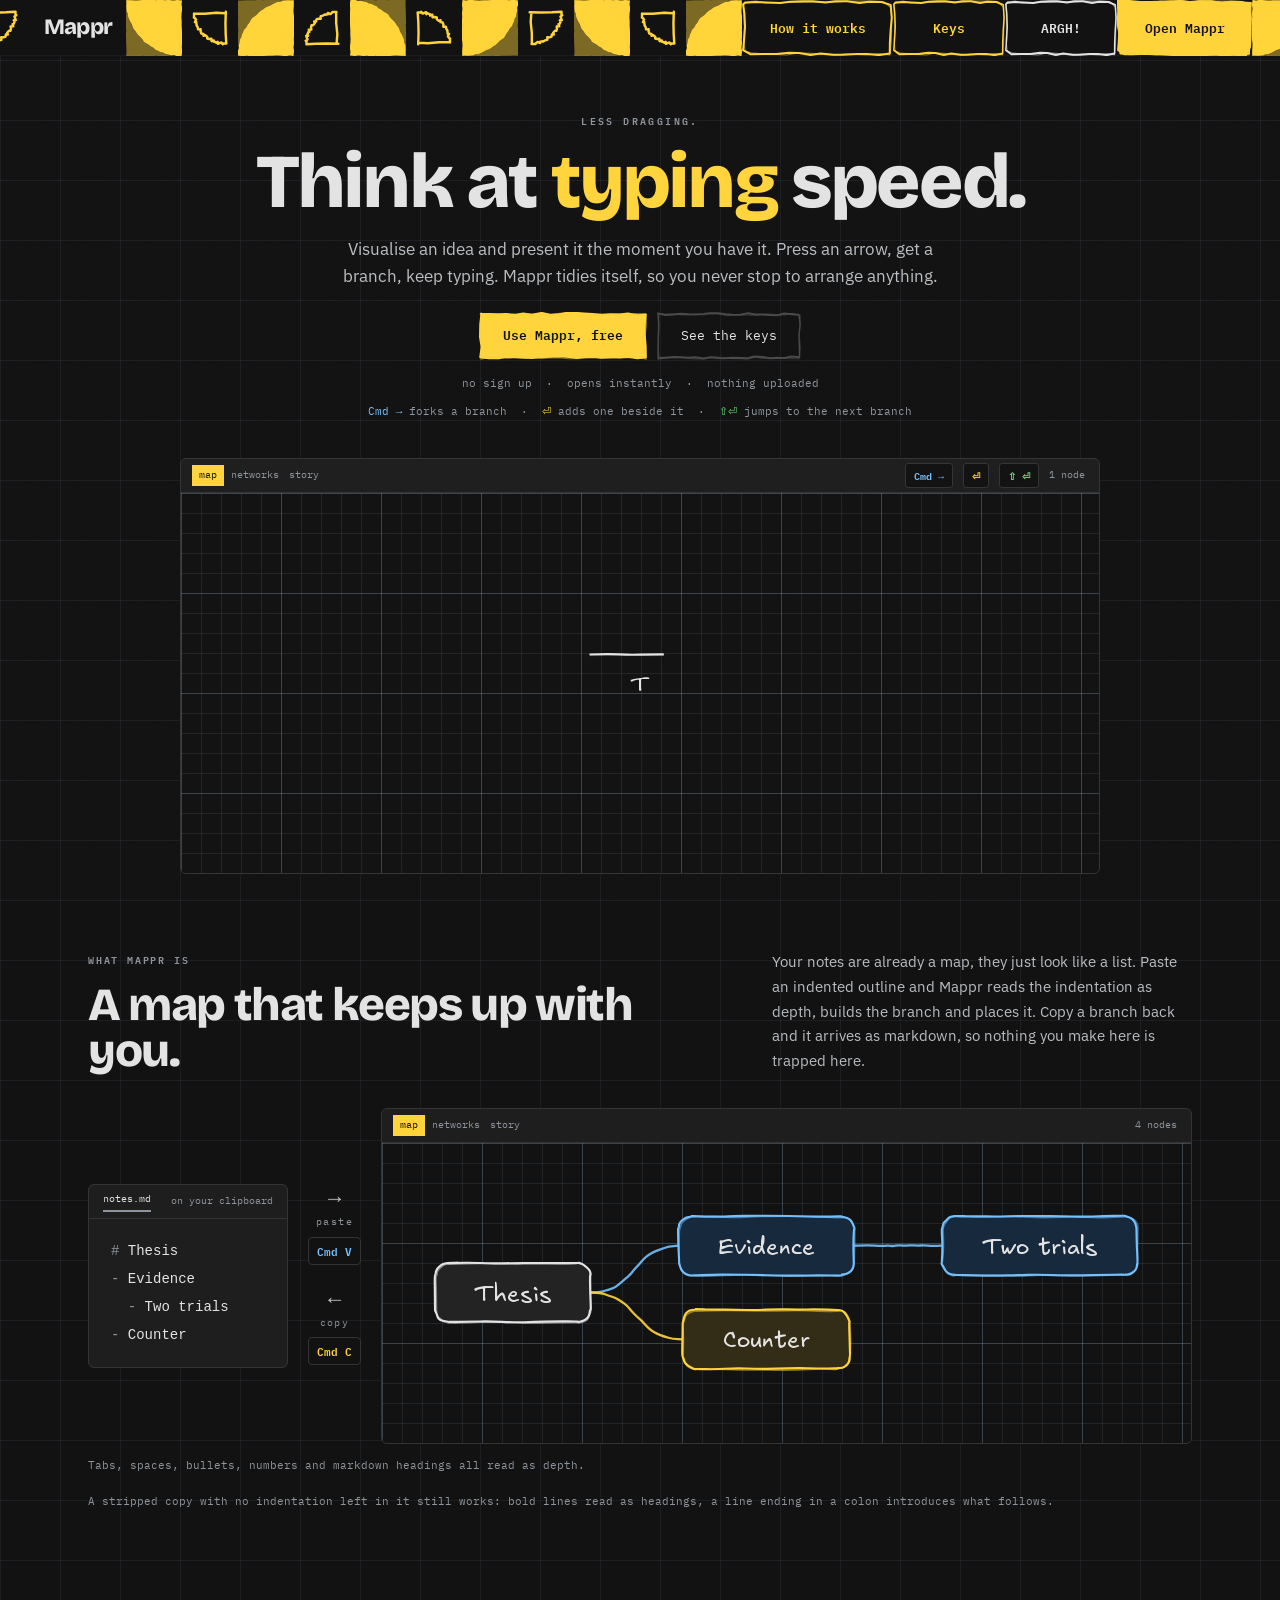
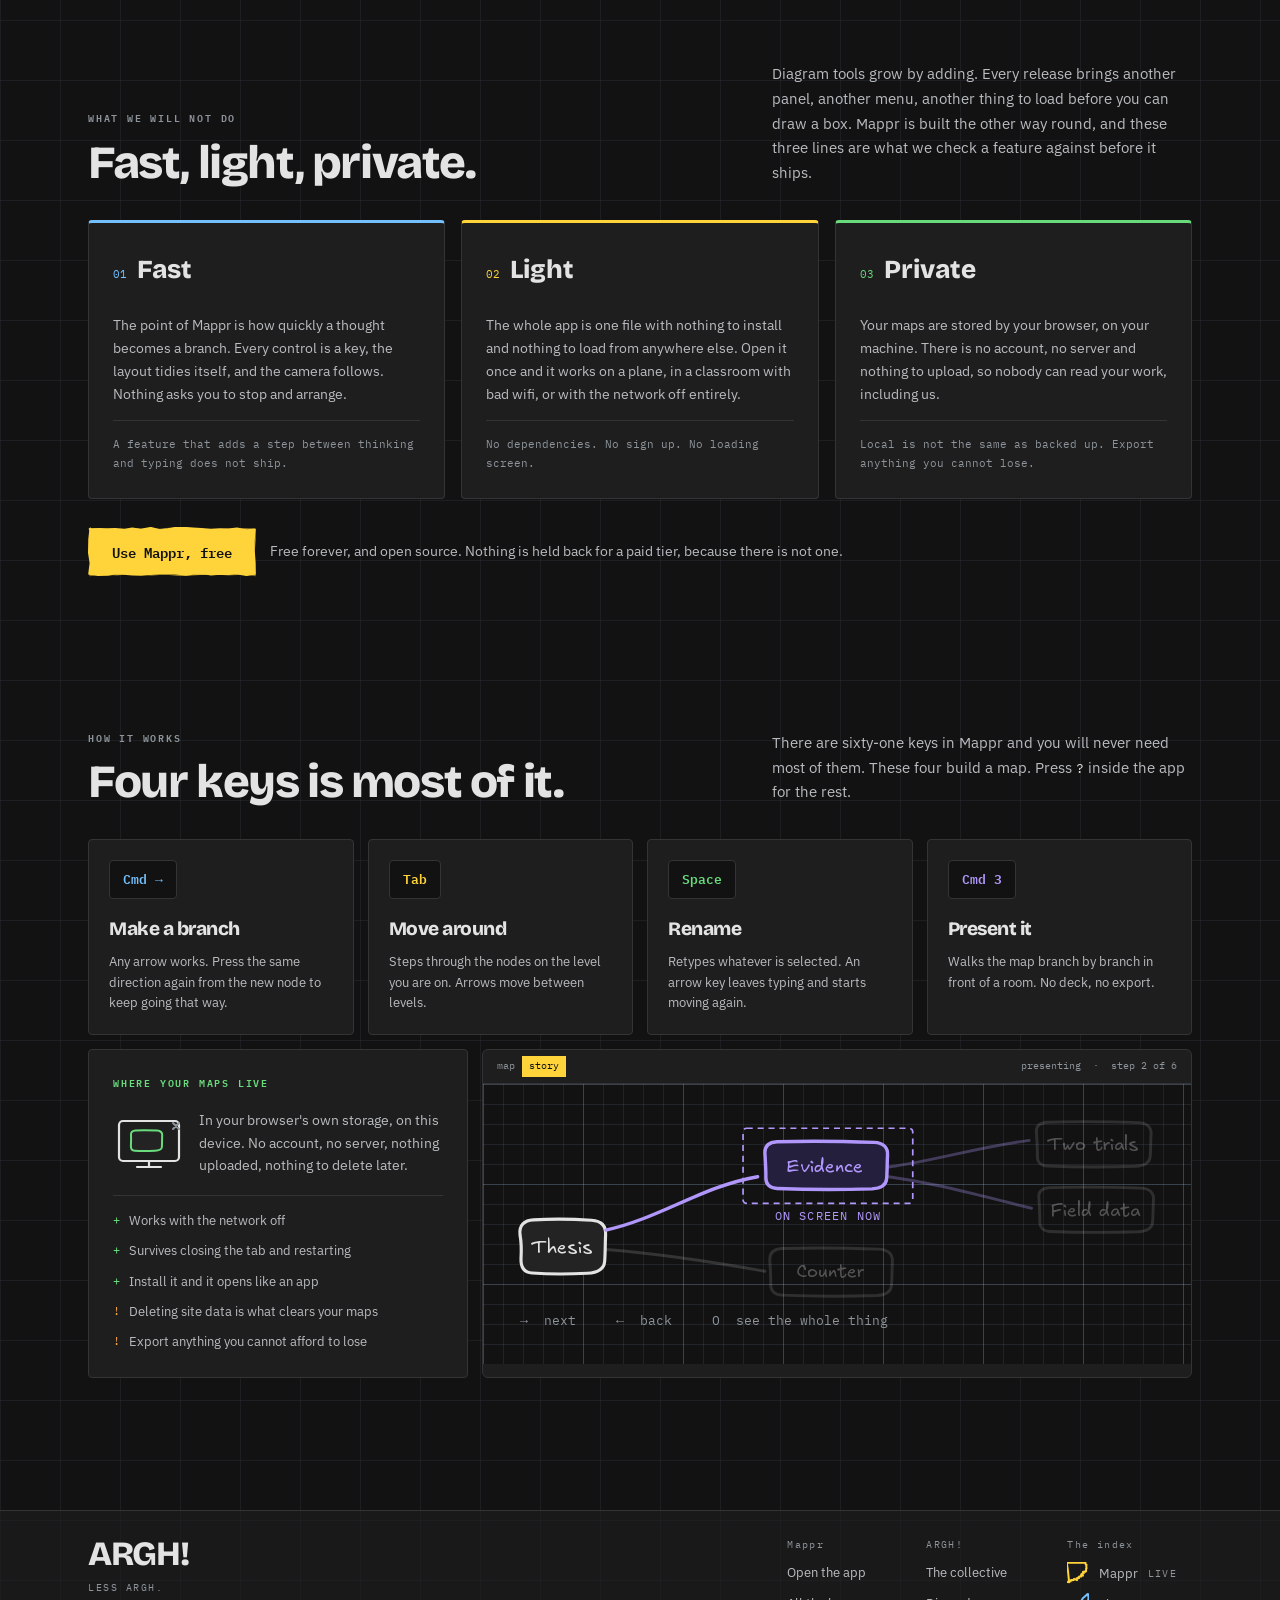
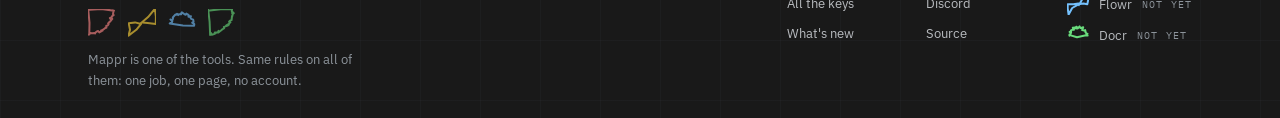
==== commit d4c9486c: "Mappr page mended, and it follows Mappr 1.12.0 The hero map no longer stays blank on a load race, fr" ====
--- a/mappr/index.html
+++ b/mappr/index.html
@@ -57,6 +57,7 @@
 .hero-panel{margin-top:38px;}
 .hero-note{margin-top:10px;font-family:var(--mono);font-size:11px;color:var(--muted);}
 .hero-panel{display:flex;flex-direction:column}
+.hero-panel{max-width:920px;margin-inline:auto}
 .hero h1{font-weight:800;letter-spacing:-2.8px}
 .topbar .name{font-weight:800;letter-spacing:-.6px;font-size:20px}
 .drawn{position:relative;background:none;border:0;border-radius:0;padding:13px 24px}
@@ -168,7 +169,7 @@
     <div class="exchange">
       <div class="panel ex-text">
         <div class="panel-bar">
-          <span class="tab on" style="border-bottom-color:#8d949b">notes.md</span>
+          <span class="tab on file">notes.md</span>
           <span class="spacer"></span>
           <span class="count">on your clipboard</span>
         </div>
@@ -202,8 +203,8 @@
         <div class="ex-stage map-paper">
           <svg viewBox="-84.4 -83.4 578.2 167.7" preserveAspectRatio="xMidYMid meet" xmlns="http://www.w3.org/2000/svg" role="img"
                aria-label="The same outline as a Mappr map: Thesis at the centre, Evidence branching on to Two trials, and Counter below.">
-            <g id="mdEdges" fill="none" stroke-linecap="round"><path d="M58.00,0.00 Q64.87,-0.19 68.13,-1.11 Q71.39,-2.02 73.98,-2.85 Q76.57,-3.67 78.55,-5.46 Q80.54,-7.25 82.34,-8.77 Q84.15,-10.29 86.12,-11.90 Q88.09,-13.52 89.66,-15.68 Q91.23,-17.85 92.84,-19.36 Q94.44,-20.86 96.10,-22.96 Q97.75,-25.07 99.46,-26.42 Q101.16,-27.77 103.33,-29.10 Q105.49,-30.42 108.35,-31.46 Q111.22,-32.50 113.86,-33.48 Q116.49,-34.46 120.25,-34.73 L124.00,-35.00" stroke="#74c0fc" stroke-width="1.7" opacity="0.90" pathLength="1" stroke-dasharray="1" stroke-dashoffset="0.000"></path><path d="M255.00,-35.00 Q262.50,-35.27 265.31,-35.25 Q268.12,-35.23 270.82,-35.05 Q273.51,-34.87 275.84,-34.88 Q278.16,-34.88 279.65,-35.02 Q281.14,-35.16 282.72,-34.90 Q284.29,-34.63 286.33,-34.98 Q288.36,-35.33 290.04,-35.19 Q291.72,-35.05 293.10,-35.02 Q294.48,-35.00 296.17,-35.20 Q297.86,-35.40 300.07,-35.22 Q302.28,-35.04 304.99,-35.15 Q307.70,-35.27 310.49,-35.00 Q313.27,-34.73 317.14,-34.87 L321.00,-35.00" stroke="#74c0fc" stroke-width="1.7" opacity="0.90" pathLength="1" stroke-dasharray="1" stroke-dashoffset="0.000"></path><path d="M58.00,0.00 Q65.97,0.06 68.97,1.27 Q71.98,2.48 74.29,3.16 Q76.61,3.84 79.09,5.43 Q81.58,7.02 83.43,8.38 Q85.29,9.74 87.16,11.99 Q89.03,14.25 90.84,16.11 Q92.65,17.97 94.35,19.32 Q96.06,20.66 97.70,22.58 Q99.34,24.51 101.36,26.41 Q103.39,28.32 105.50,29.57 Q107.62,30.81 110.39,31.90 Q113.15,32.98 116.44,33.85 Q119.72,34.73 123.36,34.86 L127.00,35.00" stroke="#ffd43b" stroke-width="1.7" opacity="0.90" pathLength="1" stroke-dasharray="1" stroke-dashoffset="0.000"></path></g>
-          <g id="mdNodes"><g><path d="M-48.84,-21.96 Q-33.16,-22.45 -24.98,-22.03 Q-16.80,-21.62 -8.16,-21.81 Q0.48,-22.00 8.41,-22.03 Q16.34,-22.07 24.25,-22.08 Q32.15,-22.09 40.70,-21.99 Q49.24,-21.89 49.17,-22.13 Q49.10,-22.38 50.57,-21.88 Q52.04,-21.38 53.48,-20.16 Q54.92,-18.93 56.17,-17.95 Q57.42,-16.97 57.91,-15.12 Q58.40,-13.27 58.03,-13.31 Q57.65,-13.35 57.74,-6.81 Q57.82,-0.27 58.16,6.63 Q58.50,13.52 58.08,13.13 Q57.66,12.75 57.50,14.74 Q57.35,16.73 56.52,18.06 Q55.70,19.39 54.20,20.33 Q52.70,21.28 50.70,21.73 Q48.70,22.18 48.82,21.92 Q48.95,21.67 40.71,21.58 Q32.47,21.50 24.37,21.80 Q16.27,22.11 8.35,22.23 Q0.42,22.35 -8.11,21.94 Q-16.65,21.54 -24.63,21.67 Q-32.62,21.81 -40.60,21.96 Q-48.59,22.12 -48.57,21.87 Q-48.56,21.61 -50.61,21.47 Q-52.66,21.33 -54.27,20.60 Q-55.89,19.87 -56.34,18.09 Q-56.80,16.31 -57.52,14.87 Q-58.24,13.43 -58.22,13.44 Q-58.21,13.45 -58.28,6.98 Q-58.36,0.51 -58.40,-6.33 Q-58.43,-13.17 -58.10,-13.16 Q-57.77,-13.16 -57.69,-14.67 Q-57.61,-16.19 -56.43,-17.86 Q-55.25,-19.54 -53.67,-20.53 Q-52.10,-21.52 -50.69,-21.72 Q-49.28,-21.91 -49.06,-21.94 Q-48.84,-21.96 -41.00,-22.20 Z" fill="#232323" opacity="1.00" stroke="none"></path><path d="M-48.84,-21.96 Q-33.16,-22.45 -24.98,-22.03 Q-16.80,-21.62 -8.16,-21.81 Q0.48,-22.00 8.41,-22.03 Q16.34,-22.07 24.25,-22.08 Q32.15,-22.09 40.70,-21.99 Q49.24,-21.89 49.17,-22.13 Q49.10,-22.38 50.57,-21.88 Q52.04,-21.38 53.48,-20.16 Q54.92,-18.93 56.17,-17.95 Q57.42,-16.97 57.91,-15.12 Q58.40,-13.27 58.03,-13.31 Q57.65,-13.35 57.74,-6.81 Q57.82,-0.27 58.16,6.63 Q58.50,13.52 58.08,13.13 Q57.66,12.75 57.50,14.74 Q57.35,16.73 56.52,18.06 Q55.70,19.39 54.20,20.33 Q52.70,21.28 50.70,21.73 Q48.70,22.18 48.82,21.92 Q48.95,21.67 40.71,21.58 Q32.47,21.50 24.37,21.80 Q16.27,22.11 8.35,22.23 Q0.42,22.35 -8.11,21.94 Q-16.65,21.54 -24.63,21.67 Q-32.62,21.81 -40.60,21.96 Q-48.59,22.12 -48.57,21.87 Q-48.56,21.61 -50.61,21.47 Q-52.66,21.33 -54.27,20.60 Q-55.89,19.87 -56.34,18.09 Q-56.80,16.31 -57.52,14.87 Q-58.24,13.43 -58.22,13.44 Q-58.21,13.45 -58.28,6.98 Q-58.36,0.51 -58.40,-6.33 Q-58.43,-13.17 -58.10,-13.16 Q-57.77,-13.16 -57.69,-14.67 Q-57.61,-16.19 -56.43,-17.86 Q-55.25,-19.54 -53.67,-20.53 Q-52.10,-21.52 -50.69,-21.72 Q-49.28,-21.91 -49.06,-21.94 Q-48.84,-21.96 -41.00,-22.20 Z" fill="none" stroke="#e3e3e3" stroke-width="1.6" stroke-linejoin="round" pathLength="1" stroke-dasharray="1" stroke-dashoffset="0.000"></path><path d="M-48.40,-21.19 Q-32.19,-21.47 -23.91,-21.64 Q-15.63,-21.82 -7.68,-21.45 Q0.26,-21.08 8.53,-21.25 Q16.80,-21.41 25.23,-21.25 Q33.67,-21.09 41.95,-21.55 Q50.23,-22.01 50.26,-21.62 Q50.29,-21.24 51.58,-21.21 Q52.87,-21.19 54.05,-20.08 Q55.23,-18.96 56.42,-17.65 Q57.60,-16.33 57.78,-14.64 Q57.95,-12.94 58.07,-13.04 Q58.20,-13.14 58.19,-6.18 Q58.18,0.78 58.13,7.20 Q58.07,13.62 58.40,13.85 Q58.73,14.08 58.04,15.32 Q57.34,16.56 56.76,18.43 Q56.18,20.30 54.90,21.08 Q53.63,21.87 51.39,22.40 Q49.15,22.93 49.30,22.82 Q49.44,22.70 41.60,22.62 Q33.76,22.55 25.47,22.85 Q17.18,23.15 8.77,22.93 Q0.36,22.71 -7.41,22.30 Q-15.19,21.88 -23.88,22.36 Q-32.57,22.83 -40.79,22.92 Q-49.02,23.00 -48.92,22.57 Q-48.83,22.14 -50.13,22.17 Q-51.44,22.20 -52.77,20.88 Q-54.10,19.56 -55.65,18.47 Q-57.20,17.39 -57.10,15.13 Q-57.01,12.88 -57.07,13.59 Q-57.14,14.31 -57.14,7.58 Q-57.15,0.85 -57.42,-6.06 Q-57.70,-12.98 -57.22,-12.65 Q-56.74,-12.33 -56.73,-13.83 Q-56.72,-15.33 -55.49,-16.89 Q-54.26,-18.45 -52.92,-19.57 Q-51.58,-20.69 -49.84,-21.18 Q-48.11,-21.68 -48.26,-21.43 Q-48.40,-21.19 -40.30,-21.33 Z" fill="none" stroke="#e3e3e3" stroke-width="1.1" opacity="0.50" stroke-linejoin="round" pathLength="1" stroke-dasharray="1" stroke-dashoffset="0.000"></path><text x="0.0" y="6.0" text-anchor="middle" font-family="Excalifont, cursive" font-size="17" fill="#e3e3e3">Thesis</text></g><g><path d="M133.08,-57.14 Q149.63,-56.52 157.58,-56.80 Q165.53,-57.09 173.35,-57.29 Q181.16,-57.50 189.62,-57.39 Q198.08,-57.27 205.92,-57.18 Q213.76,-57.10 221.59,-56.85 Q229.42,-56.60 237.86,-56.80 Q246.29,-57.00 245.87,-56.88 Q245.46,-56.76 247.41,-56.42 Q249.36,-56.08 251.04,-55.24 Q252.73,-54.39 253.52,-52.94 Q254.32,-51.50 254.89,-49.87 Q255.47,-48.23 255.28,-48.17 Q255.09,-48.10 254.87,-41.28 Q254.65,-34.47 254.84,-28.31 Q255.03,-22.15 255.04,-21.99 Q255.06,-21.82 254.90,-20.25 Q254.74,-18.67 253.74,-17.13 Q252.74,-15.58 250.84,-14.59 Q248.93,-13.59 247.38,-13.55 Q245.82,-13.50 246.04,-12.99 Q246.27,-12.48 237.81,-12.68 Q229.35,-12.87 221.49,-12.73 Q213.64,-12.59 205.48,-12.60 Q197.32,-12.61 189.61,-12.91 Q181.91,-13.21 173.83,-13.26 Q165.75,-13.32 157.68,-13.34 Q149.62,-13.37 141.35,-13.04 Q133.09,-12.70 133.28,-12.62 Q133.47,-12.54 131.71,-12.92 Q129.96,-13.30 128.35,-14.54 Q126.75,-15.79 125.97,-17.37 Q125.20,-18.95 124.77,-20.56 Q124.35,-22.17 124.40,-22.33 Q124.45,-22.50 124.11,-28.86 Q123.78,-35.23 123.63,-41.86 Q123.48,-48.48 123.77,-48.06 Q124.07,-47.64 124.19,-49.50 Q124.31,-51.36 125.30,-52.59 Q126.29,-53.82 128.03,-55.07 Q129.77,-56.32 131.35,-56.40 Q132.93,-56.48 133.00,-56.81 Q133.08,-57.14 141.35,-56.83 Z" fill="#16293d" opacity="1.00" stroke="none"></path><path d="M133.08,-57.14 Q149.63,-56.52 157.58,-56.80 Q165.53,-57.09 173.35,-57.29 Q181.16,-57.50 189.62,-57.39 Q198.08,-57.27 205.92,-57.18 Q213.76,-57.10 221.59,-56.85 Q229.42,-56.60 237.86,-56.80 Q246.29,-57.00 245.87,-56.88 Q245.46,-56.76 247.41,-56.42 Q249.36,-56.08 251.04,-55.24 Q252.73,-54.39 253.52,-52.94 Q254.32,-51.50 254.89,-49.87 Q255.47,-48.23 255.28,-48.17 Q255.09,-48.10 254.87,-41.28 Q254.65,-34.47 254.84,-28.31 Q255.03,-22.15 255.04,-21.99 Q255.06,-21.82 254.90,-20.25 Q254.74,-18.67 253.74,-17.13 Q252.74,-15.58 250.84,-14.59 Q248.93,-13.59 247.38,-13.55 Q245.82,-13.50 246.04,-12.99 Q246.27,-12.48 237.81,-12.68 Q229.35,-12.87 221.49,-12.73 Q213.64,-12.59 205.48,-12.60 Q197.32,-12.61 189.61,-12.91 Q181.91,-13.21 173.83,-13.26 Q165.75,-13.32 157.68,-13.34 Q149.62,-13.37 141.35,-13.04 Q133.09,-12.70 133.28,-12.62 Q133.47,-12.54 131.71,-12.92 Q129.96,-13.30 128.35,-14.54 Q126.75,-15.79 125.97,-17.37 Q125.20,-18.95 124.77,-20.56 Q124.35,-22.17 124.40,-22.33 Q124.45,-22.50 124.11,-28.86 Q123.78,-35.23 123.63,-41.86 Q123.48,-48.48 123.77,-48.06 Q124.07,-47.64 124.19,-49.50 Q124.31,-51.36 125.30,-52.59 Q126.29,-53.82 128.03,-55.07 Q129.77,-56.32 131.35,-56.40 Q132.93,-56.48 133.00,-56.81 Q133.08,-57.14 141.35,-56.83 Z" fill="none" stroke="#74c0fc" stroke-width="1.6" stroke-linejoin="round" pathLength="1" stroke-dasharray="1" stroke-dashoffset="0.000"></path><path d="M133.98,-56.96 Q149.93,-57.11 158.14,-56.45 Q166.36,-55.78 173.93,-56.30 Q181.50,-56.81 190.01,-56.89 Q198.52,-56.97 206.59,-56.98 Q214.66,-56.99 222.26,-56.77 Q229.87,-56.55 238.28,-56.16 Q246.70,-55.76 246.42,-55.93 Q246.14,-56.10 248.24,-55.85 Q250.33,-55.61 251.40,-54.75 Q252.47,-53.90 253.61,-52.14 Q254.75,-50.37 255.51,-49.05 Q256.27,-47.72 256.04,-47.35 Q255.82,-46.98 255.80,-40.70 Q255.78,-34.41 255.55,-27.98 Q255.32,-21.55 255.16,-21.57 Q255.00,-21.60 254.89,-19.94 Q254.77,-18.29 253.57,-16.54 Q252.37,-14.80 250.83,-14.31 Q249.30,-13.81 247.92,-12.99 Q246.54,-12.17 246.31,-12.56 Q246.09,-12.96 238.54,-12.73 Q230.99,-12.51 222.69,-12.35 Q214.40,-12.19 205.99,-12.27 Q197.58,-12.34 189.90,-12.66 Q182.22,-12.98 173.94,-13.04 Q165.66,-13.10 157.92,-12.61 Q150.18,-12.12 141.88,-12.14 Q133.58,-12.16 133.43,-12.63 Q133.29,-13.10 131.72,-13.25 Q130.15,-13.41 128.52,-14.18 Q126.89,-14.95 126.06,-16.56 Q125.22,-18.18 124.86,-19.74 Q124.51,-21.29 124.24,-21.01 Q123.97,-20.73 124.20,-27.79 Q124.44,-34.85 124.51,-41.09 Q124.58,-47.34 124.74,-47.19 Q124.90,-47.04 125.36,-49.01 Q125.83,-50.99 126.80,-52.19 Q127.77,-53.39 129.23,-54.39 Q130.70,-55.39 132.18,-55.98 Q133.66,-56.57 133.82,-56.77 Q133.98,-56.96 141.95,-57.04 Z" fill="none" stroke="#74c0fc" stroke-width="1.1" opacity="0.50" stroke-linejoin="round" pathLength="1" stroke-dasharray="1" stroke-dashoffset="0.000"></path><text x="189.5" y="-29.0" text-anchor="middle" font-family="Excalifont, cursive" font-size="17" fill="#e3e3e3">Evidence</text></g><g><path d="M330.55,-57.26 Q345.86,-57.06 354.05,-56.91 Q362.23,-56.76 370.01,-57.02 Q377.79,-57.27 385.91,-57.18 Q394.03,-57.10 401.97,-57.11 Q409.91,-57.12 418.22,-56.86 Q426.53,-56.60 434.05,-56.86 Q441.56,-57.12 449.94,-57.30 Q458.32,-57.48 457.89,-57.38 Q457.46,-57.27 459.65,-56.66 Q461.84,-56.06 463.07,-55.03 Q464.31,-54.00 465.04,-52.66 Q465.77,-51.32 466.12,-49.65 Q466.48,-47.99 466.48,-47.95 Q466.49,-47.92 466.60,-41.39 Q466.70,-34.86 467.11,-28.46 Q467.53,-22.06 467.19,-21.97 Q466.86,-21.87 466.82,-19.95 Q466.77,-18.03 465.66,-16.73 Q464.56,-15.43 463.14,-14.60 Q461.73,-13.77 459.82,-13.50 Q457.91,-13.23 457.71,-13.32 Q457.51,-13.42 449.74,-13.27 Q441.96,-13.12 433.71,-12.95 Q425.45,-12.78 417.87,-12.79 Q410.30,-12.81 401.88,-13.08 Q393.46,-13.34 385.57,-13.20 Q377.68,-13.06 369.83,-12.78 Q361.99,-12.49 353.94,-12.62 Q345.89,-12.75 337.95,-12.95 Q330.00,-13.15 330.10,-13.24 Q330.20,-13.32 328.62,-13.43 Q327.03,-13.54 325.60,-14.49 Q324.18,-15.43 323.12,-17.26 Q322.07,-19.10 321.31,-20.33 Q320.56,-21.56 320.71,-21.77 Q320.86,-21.98 321.15,-28.25 Q321.43,-34.52 321.07,-41.17 Q320.71,-47.81 321.01,-47.68 Q321.30,-47.55 321.46,-49.50 Q321.63,-51.44 322.84,-52.65 Q324.06,-53.85 325.33,-55.22 Q326.60,-56.59 328.22,-56.82 Q329.84,-57.04 330.19,-57.15 Q330.55,-57.26 338.20,-57.16 Z" fill="#16293d" opacity="1.00" stroke="none"></path><path d="M330.55,-57.26 Q345.86,-57.06 354.05,-56.91 Q362.23,-56.76 370.01,-57.02 Q377.79,-57.27 385.91,-57.18 Q394.03,-57.10 401.97,-57.11 Q409.91,-57.12 418.22,-56.86 Q426.53,-56.60 434.05,-56.86 Q441.56,-57.12 449.94,-57.30 Q458.32,-57.48 457.89,-57.38 Q457.46,-57.27 459.65,-56.66 Q461.84,-56.06 463.07,-55.03 Q464.31,-54.00 465.04,-52.66 Q465.77,-51.32 466.12,-49.65 Q466.48,-47.99 466.48,-47.95 Q466.49,-47.92 466.60,-41.39 Q466.70,-34.86 467.11,-28.46 Q467.53,-22.06 467.19,-21.97 Q466.86,-21.87 466.82,-19.95 Q466.77,-18.03 465.66,-16.73 Q464.56,-15.43 463.14,-14.60 Q461.73,-13.77 459.82,-13.50 Q457.91,-13.23 457.71,-13.32 Q457.51,-13.42 449.74,-13.27 Q441.96,-13.12 433.71,-12.95 Q425.45,-12.78 417.87,-12.79 Q410.30,-12.81 401.88,-13.08 Q393.46,-13.34 385.57,-13.20 Q377.68,-13.06 369.83,-12.78 Q361.99,-12.49 353.94,-12.62 Q345.89,-12.75 337.95,-12.95 Q330.00,-13.15 330.10,-13.24 Q330.20,-13.32 328.62,-13.43 Q327.03,-13.54 325.60,-14.49 Q324.18,-15.43 323.12,-17.26 Q322.07,-19.10 321.31,-20.33 Q320.56,-21.56 320.71,-21.77 Q320.86,-21.98 321.15,-28.25 Q321.43,-34.52 321.07,-41.17 Q320.71,-47.81 321.01,-47.68 Q321.30,-47.55 321.46,-49.50 Q321.63,-51.44 322.84,-52.65 Q324.06,-53.85 325.33,-55.22 Q326.60,-56.59 328.22,-56.82 Q329.84,-57.04 330.19,-57.15 Q330.55,-57.26 338.20,-57.16 Z" fill="none" stroke="#74c0fc" stroke-width="1.6" stroke-linejoin="round" pathLength="1" stroke-dasharray="1" stroke-dashoffset="0.000"></path><path d="M330.64,-56.85 Q347.06,-56.08 355.02,-56.41 Q362.97,-56.73 370.69,-56.68 Q378.40,-56.63 386.66,-56.22 Q394.91,-55.80 402.71,-56.06 Q410.50,-56.31 418.35,-56.47 Q426.20,-56.63 434.66,-56.17 Q443.13,-55.71 450.65,-56.25 Q458.17,-56.79 458.71,-56.70 Q459.25,-56.61 460.82,-56.18 Q462.40,-55.75 463.98,-54.97 Q465.55,-54.18 466.57,-52.38 Q467.60,-50.58 467.60,-48.67 Q467.61,-46.76 467.60,-46.72 Q467.60,-46.68 467.49,-40.73 Q467.39,-34.78 467.17,-27.94 Q466.96,-21.10 467.55,-21.61 Q468.13,-22.12 467.32,-20.07 Q466.52,-18.03 465.44,-16.81 Q464.36,-15.59 463.38,-14.30 Q462.40,-13.01 460.43,-12.82 Q458.46,-12.63 458.24,-12.89 Q458.01,-13.15 450.09,-12.98 Q442.16,-12.82 434.74,-12.78 Q427.32,-12.74 419.04,-12.59 Q410.75,-12.45 402.31,-12.72 Q393.86,-12.99 385.96,-12.53 Q378.07,-12.06 370.11,-12.52 Q362.16,-12.98 354.43,-12.74 Q346.71,-12.49 338.33,-12.79 Q329.95,-13.10 330.01,-12.56 Q330.07,-12.02 328.94,-12.41 Q327.82,-12.79 325.98,-13.75 Q324.14,-14.71 323.45,-16.43 Q322.76,-18.15 321.85,-19.87 Q320.94,-21.58 321.16,-21.75 Q321.38,-21.91 321.85,-27.89 Q322.32,-33.86 322.11,-40.99 Q321.90,-48.11 321.90,-48.00 Q321.90,-47.89 322.24,-48.99 Q322.57,-50.10 323.71,-51.73 Q324.84,-53.35 325.67,-54.62 Q326.49,-55.89 328.58,-56.25 Q330.67,-56.60 330.66,-56.73 Q330.64,-56.85 338.85,-56.47 Z" fill="none" stroke="#74c0fc" stroke-width="1.1" opacity="0.50" stroke-linejoin="round" pathLength="1" stroke-dasharray="1" stroke-dashoffset="0.000"></path><text x="394.0" y="-29.0" text-anchor="middle" font-family="Excalifont, cursive" font-size="17" fill="#e3e3e3">Two trials</text></g><g><path d="M136.23,12.52 Q150.86,12.83 158.70,12.85 Q166.53,12.87 174.29,13.06 Q182.05,13.25 189.78,12.86 Q197.52,12.47 204.92,12.66 Q212.32,12.85 219.98,12.70 Q227.64,12.54 235.31,12.85 Q242.98,13.16 243.22,13.18 Q243.47,13.20 245.02,13.27 Q246.58,13.33 247.81,14.74 Q249.04,16.14 249.93,17.61 Q250.83,19.08 251.33,20.60 Q251.83,22.11 251.69,22.12 Q251.54,22.12 251.72,28.83 Q251.91,35.54 252.08,41.52 Q252.26,47.50 252.05,47.75 Q251.83,48.01 251.74,49.91 Q251.65,51.80 250.63,53.22 Q249.62,54.64 248.03,55.60 Q246.44,56.56 244.63,56.52 Q242.83,56.48 242.85,56.67 Q242.88,56.86 235.24,56.85 Q227.61,56.84 220.23,56.66 Q212.85,56.48 205.08,56.79 Q197.31,57.10 189.66,57.10 Q182.02,57.10 174.11,56.84 Q166.21,56.58 158.94,57.06 Q151.67,57.53 143.91,57.34 Q136.14,57.15 136.21,57.34 Q136.28,57.53 134.45,56.66 Q132.62,55.78 131.32,54.93 Q130.03,54.08 129.09,52.90 Q128.15,51.72 127.67,49.96 Q127.20,48.19 126.88,48.10 Q126.56,48.01 126.73,41.73 Q126.91,35.46 126.96,29.00 Q127.02,22.55 127.15,22.32 Q127.27,22.09 127.66,20.36 Q128.05,18.63 128.65,17.08 Q129.24,15.53 130.71,14.41 Q132.18,13.30 134.04,13.13 Q135.90,12.97 136.06,12.74 Q136.23,12.52 143.55,12.68 Z" fill="#332c17" opacity="1.00" stroke="none"></path><path d="M136.23,12.52 Q150.86,12.83 158.70,12.85 Q166.53,12.87 174.29,13.06 Q182.05,13.25 189.78,12.86 Q197.52,12.47 204.92,12.66 Q212.32,12.85 219.98,12.70 Q227.64,12.54 235.31,12.85 Q242.98,13.16 243.22,13.18 Q243.47,13.20 245.02,13.27 Q246.58,13.33 247.81,14.74 Q249.04,16.14 249.93,17.61 Q250.83,19.08 251.33,20.60 Q251.83,22.11 251.69,22.12 Q251.54,22.12 251.72,28.83 Q251.91,35.54 252.08,41.52 Q252.26,47.50 252.05,47.75 Q251.83,48.01 251.74,49.91 Q251.65,51.80 250.63,53.22 Q249.62,54.64 248.03,55.60 Q246.44,56.56 244.63,56.52 Q242.83,56.48 242.85,56.67 Q242.88,56.86 235.24,56.85 Q227.61,56.84 220.23,56.66 Q212.85,56.48 205.08,56.79 Q197.31,57.10 189.66,57.10 Q182.02,57.10 174.11,56.84 Q166.21,56.58 158.94,57.06 Q151.67,57.53 143.91,57.34 Q136.14,57.15 136.21,57.34 Q136.28,57.53 134.45,56.66 Q132.62,55.78 131.32,54.93 Q130.03,54.08 129.09,52.90 Q128.15,51.72 127.67,49.96 Q127.20,48.19 126.88,48.10 Q126.56,48.01 126.73,41.73 Q126.91,35.46 126.96,29.00 Q127.02,22.55 127.15,22.32 Q127.27,22.09 127.66,20.36 Q128.05,18.63 128.65,17.08 Q129.24,15.53 130.71,14.41 Q132.18,13.30 134.04,13.13 Q135.90,12.97 136.06,12.74 Q136.23,12.52 143.55,12.68 Z" fill="none" stroke="#ffd43b" stroke-width="1.6" stroke-linejoin="round" pathLength="1" stroke-dasharray="1" stroke-dashoffset="0.000"></path><path d="M136.56,13.96 Q151.46,13.41 159.38,13.45 Q167.30,13.48 174.77,13.69 Q182.24,13.91 189.62,13.90 Q197.01,13.89 205.11,13.62 Q213.20,13.34 220.86,13.70 Q228.52,14.06 235.84,14.16 Q243.17,14.26 243.34,13.99 Q243.51,13.73 244.92,13.70 Q246.33,13.68 248.04,14.59 Q249.76,15.49 250.49,17.49 Q251.21,19.48 251.83,20.68 Q252.44,21.88 252.20,21.87 Q251.96,21.85 252.44,29.10 Q252.93,36.35 252.61,42.49 Q252.29,48.64 252.43,48.29 Q252.58,47.93 252.40,50.06 Q252.23,52.19 250.75,53.32 Q249.27,54.45 248.36,55.34 Q247.46,56.24 245.38,56.63 Q243.29,57.01 243.20,57.42 Q243.11,57.82 235.95,57.46 Q228.78,57.11 220.91,57.66 Q213.05,58.21 205.09,58.24 Q197.13,58.27 189.94,58.08 Q182.76,57.89 174.79,58.01 Q166.82,58.14 159.70,57.68 Q152.59,57.22 144.34,57.45 Q136.10,57.68 136.36,57.63 Q136.61,57.58 134.82,57.25 Q133.03,56.92 131.33,55.85 Q129.63,54.78 129.12,53.22 Q128.61,51.67 128.27,50.13 Q127.93,48.59 127.65,48.53 Q127.36,48.46 127.53,41.90 Q127.70,35.33 127.48,28.60 Q127.26,21.87 127.38,22.39 Q127.50,22.91 128.23,20.86 Q128.96,18.81 129.24,17.86 Q129.52,16.92 131.31,15.74 Q133.11,14.56 135.05,14.17 Q136.99,13.78 136.78,13.87 Q136.56,13.96 144.01,13.68 Z" fill="none" stroke="#ffd43b" stroke-width="1.1" opacity="0.50" stroke-linejoin="round" pathLength="1" stroke-dasharray="1" stroke-dashoffset="0.000"></path><text x="189.5" y="41.0" text-anchor="middle" font-family="Excalifont, cursive" font-size="17" fill="#e3e3e3">Counter</text></g></g>
+            <g class="md-edges" fill="none" stroke-linecap="round"><path d="M58.00,0.00 Q64.87,-0.19 68.13,-1.11 Q71.39,-2.02 73.98,-2.85 Q76.57,-3.67 78.55,-5.46 Q80.54,-7.25 82.34,-8.77 Q84.15,-10.29 86.12,-11.90 Q88.09,-13.52 89.66,-15.68 Q91.23,-17.85 92.84,-19.36 Q94.44,-20.86 96.10,-22.96 Q97.75,-25.07 99.46,-26.42 Q101.16,-27.77 103.33,-29.10 Q105.49,-30.42 108.35,-31.46 Q111.22,-32.50 113.86,-33.48 Q116.49,-34.46 120.25,-34.73 L124.00,-35.00" stroke="#74c0fc" stroke-width="1.7" opacity="0.90" pathLength="1" stroke-dasharray="1" stroke-dashoffset="0.000"></path><path d="M255.00,-35.00 Q262.50,-35.27 265.31,-35.25 Q268.12,-35.23 270.82,-35.05 Q273.51,-34.87 275.84,-34.88 Q278.16,-34.88 279.65,-35.02 Q281.14,-35.16 282.72,-34.90 Q284.29,-34.63 286.33,-34.98 Q288.36,-35.33 290.04,-35.19 Q291.72,-35.05 293.10,-35.02 Q294.48,-35.00 296.17,-35.20 Q297.86,-35.40 300.07,-35.22 Q302.28,-35.04 304.99,-35.15 Q307.70,-35.27 310.49,-35.00 Q313.27,-34.73 317.14,-34.87 L321.00,-35.00" stroke="#74c0fc" stroke-width="1.7" opacity="0.90" pathLength="1" stroke-dasharray="1" stroke-dashoffset="0.000"></path><path d="M58.00,0.00 Q65.97,0.06 68.97,1.27 Q71.98,2.48 74.29,3.16 Q76.61,3.84 79.09,5.43 Q81.58,7.02 83.43,8.38 Q85.29,9.74 87.16,11.99 Q89.03,14.25 90.84,16.11 Q92.65,17.97 94.35,19.32 Q96.06,20.66 97.70,22.58 Q99.34,24.51 101.36,26.41 Q103.39,28.32 105.50,29.57 Q107.62,30.81 110.39,31.90 Q113.15,32.98 116.44,33.85 Q119.72,34.73 123.36,34.86 L127.00,35.00" stroke="#ffd43b" stroke-width="1.7" opacity="0.90" pathLength="1" stroke-dasharray="1" stroke-dashoffset="0.000"></path></g>
+          <g class="md-nodes"><g><path d="M-48.84,-21.96 Q-33.16,-22.45 -24.98,-22.03 Q-16.80,-21.62 -8.16,-21.81 Q0.48,-22.00 8.41,-22.03 Q16.34,-22.07 24.25,-22.08 Q32.15,-22.09 40.70,-21.99 Q49.24,-21.89 49.17,-22.13 Q49.10,-22.38 50.57,-21.88 Q52.04,-21.38 53.48,-20.16 Q54.92,-18.93 56.17,-17.95 Q57.42,-16.97 57.91,-15.12 Q58.40,-13.27 58.03,-13.31 Q57.65,-13.35 57.74,-6.81 Q57.82,-0.27 58.16,6.63 Q58.50,13.52 58.08,13.13 Q57.66,12.75 57.50,14.74 Q57.35,16.73 56.52,18.06 Q55.70,19.39 54.20,20.33 Q52.70,21.28 50.70,21.73 Q48.70,22.18 48.82,21.92 Q48.95,21.67 40.71,21.58 Q32.47,21.50 24.37,21.80 Q16.27,22.11 8.35,22.23 Q0.42,22.35 -8.11,21.94 Q-16.65,21.54 -24.63,21.67 Q-32.62,21.81 -40.60,21.96 Q-48.59,22.12 -48.57,21.87 Q-48.56,21.61 -50.61,21.47 Q-52.66,21.33 -54.27,20.60 Q-55.89,19.87 -56.34,18.09 Q-56.80,16.31 -57.52,14.87 Q-58.24,13.43 -58.22,13.44 Q-58.21,13.45 -58.28,6.98 Q-58.36,0.51 -58.40,-6.33 Q-58.43,-13.17 -58.10,-13.16 Q-57.77,-13.16 -57.69,-14.67 Q-57.61,-16.19 -56.43,-17.86 Q-55.25,-19.54 -53.67,-20.53 Q-52.10,-21.52 -50.69,-21.72 Q-49.28,-21.91 -49.06,-21.94 Q-48.84,-21.96 -41.00,-22.20 Z" fill="#232323" opacity="1.00" stroke="none"></path><path d="M-48.84,-21.96 Q-33.16,-22.45 -24.98,-22.03 Q-16.80,-21.62 -8.16,-21.81 Q0.48,-22.00 8.41,-22.03 Q16.34,-22.07 24.25,-22.08 Q32.15,-22.09 40.70,-21.99 Q49.24,-21.89 49.17,-22.13 Q49.10,-22.38 50.57,-21.88 Q52.04,-21.38 53.48,-20.16 Q54.92,-18.93 56.17,-17.95 Q57.42,-16.97 57.91,-15.12 Q58.40,-13.27 58.03,-13.31 Q57.65,-13.35 57.74,-6.81 Q57.82,-0.27 58.16,6.63 Q58.50,13.52 58.08,13.13 Q57.66,12.75 57.50,14.74 Q57.35,16.73 56.52,18.06 Q55.70,19.39 54.20,20.33 Q52.70,21.28 50.70,21.73 Q48.70,22.18 48.82,21.92 Q48.95,21.67 40.71,21.58 Q32.47,21.50 24.37,21.80 Q16.27,22.11 8.35,22.23 Q0.42,22.35 -8.11,21.94 Q-16.65,21.54 -24.63,21.67 Q-32.62,21.81 -40.60,21.96 Q-48.59,22.12 -48.57,21.87 Q-48.56,21.61 -50.61,21.47 Q-52.66,21.33 -54.27,20.60 Q-55.89,19.87 -56.34,18.09 Q-56.80,16.31 -57.52,14.87 Q-58.24,13.43 -58.22,13.44 Q-58.21,13.45 -58.28,6.98 Q-58.36,0.51 -58.40,-6.33 Q-58.43,-13.17 -58.10,-13.16 Q-57.77,-13.16 -57.69,-14.67 Q-57.61,-16.19 -56.43,-17.86 Q-55.25,-19.54 -53.67,-20.53 Q-52.10,-21.52 -50.69,-21.72 Q-49.28,-21.91 -49.06,-21.94 Q-48.84,-21.96 -41.00,-22.20 Z" fill="none" stroke="#e3e3e3" stroke-width="1.6" stroke-linejoin="round" pathLength="1" stroke-dasharray="1" stroke-dashoffset="0.000"></path><path d="M-48.40,-21.19 Q-32.19,-21.47 -23.91,-21.64 Q-15.63,-21.82 -7.68,-21.45 Q0.26,-21.08 8.53,-21.25 Q16.80,-21.41 25.23,-21.25 Q33.67,-21.09 41.95,-21.55 Q50.23,-22.01 50.26,-21.62 Q50.29,-21.24 51.58,-21.21 Q52.87,-21.19 54.05,-20.08 Q55.23,-18.96 56.42,-17.65 Q57.60,-16.33 57.78,-14.64 Q57.95,-12.94 58.07,-13.04 Q58.20,-13.14 58.19,-6.18 Q58.18,0.78 58.13,7.20 Q58.07,13.62 58.40,13.85 Q58.73,14.08 58.04,15.32 Q57.34,16.56 56.76,18.43 Q56.18,20.30 54.90,21.08 Q53.63,21.87 51.39,22.40 Q49.15,22.93 49.30,22.82 Q49.44,22.70 41.60,22.62 Q33.76,22.55 25.47,22.85 Q17.18,23.15 8.77,22.93 Q0.36,22.71 -7.41,22.30 Q-15.19,21.88 -23.88,22.36 Q-32.57,22.83 -40.79,22.92 Q-49.02,23.00 -48.92,22.57 Q-48.83,22.14 -50.13,22.17 Q-51.44,22.20 -52.77,20.88 Q-54.10,19.56 -55.65,18.47 Q-57.20,17.39 -57.10,15.13 Q-57.01,12.88 -57.07,13.59 Q-57.14,14.31 -57.14,7.58 Q-57.15,0.85 -57.42,-6.06 Q-57.70,-12.98 -57.22,-12.65 Q-56.74,-12.33 -56.73,-13.83 Q-56.72,-15.33 -55.49,-16.89 Q-54.26,-18.45 -52.92,-19.57 Q-51.58,-20.69 -49.84,-21.18 Q-48.11,-21.68 -48.26,-21.43 Q-48.40,-21.19 -40.30,-21.33 Z" fill="none" stroke="#e3e3e3" stroke-width="1.1" opacity="0.50" stroke-linejoin="round" pathLength="1" stroke-dasharray="1" stroke-dashoffset="0.000"></path><text x="0.0" y="6.0" text-anchor="middle" font-family="Excalifont, cursive" font-size="17" fill="#e3e3e3">Thesis</text></g><g><path d="M133.08,-57.14 Q149.63,-56.52 157.58,-56.80 Q165.53,-57.09 173.35,-57.29 Q181.16,-57.50 189.62,-57.39 Q198.08,-57.27 205.92,-57.18 Q213.76,-57.10 221.59,-56.85 Q229.42,-56.60 237.86,-56.80 Q246.29,-57.00 245.87,-56.88 Q245.46,-56.76 247.41,-56.42 Q249.36,-56.08 251.04,-55.24 Q252.73,-54.39 253.52,-52.94 Q254.32,-51.50 254.89,-49.87 Q255.47,-48.23 255.28,-48.17 Q255.09,-48.10 254.87,-41.28 Q254.65,-34.47 254.84,-28.31 Q255.03,-22.15 255.04,-21.99 Q255.06,-21.82 254.90,-20.25 Q254.74,-18.67 253.74,-17.13 Q252.74,-15.58 250.84,-14.59 Q248.93,-13.59 247.38,-13.55 Q245.82,-13.50 246.04,-12.99 Q246.27,-12.48 237.81,-12.68 Q229.35,-12.87 221.49,-12.73 Q213.64,-12.59 205.48,-12.60 Q197.32,-12.61 189.61,-12.91 Q181.91,-13.21 173.83,-13.26 Q165.75,-13.32 157.68,-13.34 Q149.62,-13.37 141.35,-13.04 Q133.09,-12.70 133.28,-12.62 Q133.47,-12.54 131.71,-12.92 Q129.96,-13.30 128.35,-14.54 Q126.75,-15.79 125.97,-17.37 Q125.20,-18.95 124.77,-20.56 Q124.35,-22.17 124.40,-22.33 Q124.45,-22.50 124.11,-28.86 Q123.78,-35.23 123.63,-41.86 Q123.48,-48.48 123.77,-48.06 Q124.07,-47.64 124.19,-49.50 Q124.31,-51.36 125.30,-52.59 Q126.29,-53.82 128.03,-55.07 Q129.77,-56.32 131.35,-56.40 Q132.93,-56.48 133.00,-56.81 Q133.08,-57.14 141.35,-56.83 Z" fill="#16293d" opacity="1.00" stroke="none"></path><path d="M133.08,-57.14 Q149.63,-56.52 157.58,-56.80 Q165.53,-57.09 173.35,-57.29 Q181.16,-57.50 189.62,-57.39 Q198.08,-57.27 205.92,-57.18 Q213.76,-57.10 221.59,-56.85 Q229.42,-56.60 237.86,-56.80 Q246.29,-57.00 245.87,-56.88 Q245.46,-56.76 247.41,-56.42 Q249.36,-56.08 251.04,-55.24 Q252.73,-54.39 253.52,-52.94 Q254.32,-51.50 254.89,-49.87 Q255.47,-48.23 255.28,-48.17 Q255.09,-48.10 254.87,-41.28 Q254.65,-34.47 254.84,-28.31 Q255.03,-22.15 255.04,-21.99 Q255.06,-21.82 254.90,-20.25 Q254.74,-18.67 253.74,-17.13 Q252.74,-15.58 250.84,-14.59 Q248.93,-13.59 247.38,-13.55 Q245.82,-13.50 246.04,-12.99 Q246.27,-12.48 237.81,-12.68 Q229.35,-12.87 221.49,-12.73 Q213.64,-12.59 205.48,-12.60 Q197.32,-12.61 189.61,-12.91 Q181.91,-13.21 173.83,-13.26 Q165.75,-13.32 157.68,-13.34 Q149.62,-13.37 141.35,-13.04 Q133.09,-12.70 133.28,-12.62 Q133.47,-12.54 131.71,-12.92 Q129.96,-13.30 128.35,-14.54 Q126.75,-15.79 125.97,-17.37 Q125.20,-18.95 124.77,-20.56 Q124.35,-22.17 124.40,-22.33 Q124.45,-22.50 124.11,-28.86 Q123.78,-35.23 123.63,-41.86 Q123.48,-48.48 123.77,-48.06 Q124.07,-47.64 124.19,-49.50 Q124.31,-51.36 125.30,-52.59 Q126.29,-53.82 128.03,-55.07 Q129.77,-56.32 131.35,-56.40 Q132.93,-56.48 133.00,-56.81 Q133.08,-57.14 141.35,-56.83 Z" fill="none" stroke="#74c0fc" stroke-width="1.6" stroke-linejoin="round" pathLength="1" stroke-dasharray="1" stroke-dashoffset="0.000"></path><path d="M133.98,-56.96 Q149.93,-57.11 158.14,-56.45 Q166.36,-55.78 173.93,-56.30 Q181.50,-56.81 190.01,-56.89 Q198.52,-56.97 206.59,-56.98 Q214.66,-56.99 222.26,-56.77 Q229.87,-56.55 238.28,-56.16 Q246.70,-55.76 246.42,-55.93 Q246.14,-56.10 248.24,-55.85 Q250.33,-55.61 251.40,-54.75 Q252.47,-53.90 253.61,-52.14 Q254.75,-50.37 255.51,-49.05 Q256.27,-47.72 256.04,-47.35 Q255.82,-46.98 255.80,-40.70 Q255.78,-34.41 255.55,-27.98 Q255.32,-21.55 255.16,-21.57 Q255.00,-21.60 254.89,-19.94 Q254.77,-18.29 253.57,-16.54 Q252.37,-14.80 250.83,-14.31 Q249.30,-13.81 247.92,-12.99 Q246.54,-12.17 246.31,-12.56 Q246.09,-12.96 238.54,-12.73 Q230.99,-12.51 222.69,-12.35 Q214.40,-12.19 205.99,-12.27 Q197.58,-12.34 189.90,-12.66 Q182.22,-12.98 173.94,-13.04 Q165.66,-13.10 157.92,-12.61 Q150.18,-12.12 141.88,-12.14 Q133.58,-12.16 133.43,-12.63 Q133.29,-13.10 131.72,-13.25 Q130.15,-13.41 128.52,-14.18 Q126.89,-14.95 126.06,-16.56 Q125.22,-18.18 124.86,-19.74 Q124.51,-21.29 124.24,-21.01 Q123.97,-20.73 124.20,-27.79 Q124.44,-34.85 124.51,-41.09 Q124.58,-47.34 124.74,-47.19 Q124.90,-47.04 125.36,-49.01 Q125.83,-50.99 126.80,-52.19 Q127.77,-53.39 129.23,-54.39 Q130.70,-55.39 132.18,-55.98 Q133.66,-56.57 133.82,-56.77 Q133.98,-56.96 141.95,-57.04 Z" fill="none" stroke="#74c0fc" stroke-width="1.1" opacity="0.50" stroke-linejoin="round" pathLength="1" stroke-dasharray="1" stroke-dashoffset="0.000"></path><text x="189.5" y="-29.0" text-anchor="middle" font-family="Excalifont, cursive" font-size="17" fill="#e3e3e3">Evidence</text></g><g><path d="M330.55,-57.26 Q345.86,-57.06 354.05,-56.91 Q362.23,-56.76 370.01,-57.02 Q377.79,-57.27 385.91,-57.18 Q394.03,-57.10 401.97,-57.11 Q409.91,-57.12 418.22,-56.86 Q426.53,-56.60 434.05,-56.86 Q441.56,-57.12 449.94,-57.30 Q458.32,-57.48 457.89,-57.38 Q457.46,-57.27 459.65,-56.66 Q461.84,-56.06 463.07,-55.03 Q464.31,-54.00 465.04,-52.66 Q465.77,-51.32 466.12,-49.65 Q466.48,-47.99 466.48,-47.95 Q466.49,-47.92 466.60,-41.39 Q466.70,-34.86 467.11,-28.46 Q467.53,-22.06 467.19,-21.97 Q466.86,-21.87 466.82,-19.95 Q466.77,-18.03 465.66,-16.73 Q464.56,-15.43 463.14,-14.60 Q461.73,-13.77 459.82,-13.50 Q457.91,-13.23 457.71,-13.32 Q457.51,-13.42 449.74,-13.27 Q441.96,-13.12 433.71,-12.95 Q425.45,-12.78 417.87,-12.79 Q410.30,-12.81 401.88,-13.08 Q393.46,-13.34 385.57,-13.20 Q377.68,-13.06 369.83,-12.78 Q361.99,-12.49 353.94,-12.62 Q345.89,-12.75 337.95,-12.95 Q330.00,-13.15 330.10,-13.24 Q330.20,-13.32 328.62,-13.43 Q327.03,-13.54 325.60,-14.49 Q324.18,-15.43 323.12,-17.26 Q322.07,-19.10 321.31,-20.33 Q320.56,-21.56 320.71,-21.77 Q320.86,-21.98 321.15,-28.25 Q321.43,-34.52 321.07,-41.17 Q320.71,-47.81 321.01,-47.68 Q321.30,-47.55 321.46,-49.50 Q321.63,-51.44 322.84,-52.65 Q324.06,-53.85 325.33,-55.22 Q326.60,-56.59 328.22,-56.82 Q329.84,-57.04 330.19,-57.15 Q330.55,-57.26 338.20,-57.16 Z" fill="#16293d" opacity="1.00" stroke="none"></path><path d="M330.55,-57.26 Q345.86,-57.06 354.05,-56.91 Q362.23,-56.76 370.01,-57.02 Q377.79,-57.27 385.91,-57.18 Q394.03,-57.10 401.97,-57.11 Q409.91,-57.12 418.22,-56.86 Q426.53,-56.60 434.05,-56.86 Q441.56,-57.12 449.94,-57.30 Q458.32,-57.48 457.89,-57.38 Q457.46,-57.27 459.65,-56.66 Q461.84,-56.06 463.07,-55.03 Q464.31,-54.00 465.04,-52.66 Q465.77,-51.32 466.12,-49.65 Q466.48,-47.99 466.48,-47.95 Q466.49,-47.92 466.60,-41.39 Q466.70,-34.86 467.11,-28.46 Q467.53,-22.06 467.19,-21.97 Q466.86,-21.87 466.82,-19.95 Q466.77,-18.03 465.66,-16.73 Q464.56,-15.43 463.14,-14.60 Q461.73,-13.77 459.82,-13.50 Q457.91,-13.23 457.71,-13.32 Q457.51,-13.42 449.74,-13.27 Q441.96,-13.12 433.71,-12.95 Q425.45,-12.78 417.87,-12.79 Q410.30,-12.81 401.88,-13.08 Q393.46,-13.34 385.57,-13.20 Q377.68,-13.06 369.83,-12.78 Q361.99,-12.49 353.94,-12.62 Q345.89,-12.75 337.95,-12.95 Q330.00,-13.15 330.10,-13.24 Q330.20,-13.32 328.62,-13.43 Q327.03,-13.54 325.60,-14.49 Q324.18,-15.43 323.12,-17.26 Q322.07,-19.10 321.31,-20.33 Q320.56,-21.56 320.71,-21.77 Q320.86,-21.98 321.15,-28.25 Q321.43,-34.52 321.07,-41.17 Q320.71,-47.81 321.01,-47.68 Q321.30,-47.55 321.46,-49.50 Q321.63,-51.44 322.84,-52.65 Q324.06,-53.85 325.33,-55.22 Q326.60,-56.59 328.22,-56.82 Q329.84,-57.04 330.19,-57.15 Q330.55,-57.26 338.20,-57.16 Z" fill="none" stroke="#74c0fc" stroke-width="1.6" stroke-linejoin="round" pathLength="1" stroke-dasharray="1" stroke-dashoffset="0.000"></path><path d="M330.64,-56.85 Q347.06,-56.08 355.02,-56.41 Q362.97,-56.73 370.69,-56.68 Q378.40,-56.63 386.66,-56.22 Q394.91,-55.80 402.71,-56.06 Q410.50,-56.31 418.35,-56.47 Q426.20,-56.63 434.66,-56.17 Q443.13,-55.71 450.65,-56.25 Q458.17,-56.79 458.71,-56.70 Q459.25,-56.61 460.82,-56.18 Q462.40,-55.75 463.98,-54.97 Q465.55,-54.18 466.57,-52.38 Q467.60,-50.58 467.60,-48.67 Q467.61,-46.76 467.60,-46.72 Q467.60,-46.68 467.49,-40.73 Q467.39,-34.78 467.17,-27.94 Q466.96,-21.10 467.55,-21.61 Q468.13,-22.12 467.32,-20.07 Q466.52,-18.03 465.44,-16.81 Q464.36,-15.59 463.38,-14.30 Q462.40,-13.01 460.43,-12.82 Q458.46,-12.63 458.24,-12.89 Q458.01,-13.15 450.09,-12.98 Q442.16,-12.82 434.74,-12.78 Q427.32,-12.74 419.04,-12.59 Q410.75,-12.45 402.31,-12.72 Q393.86,-12.99 385.96,-12.53 Q378.07,-12.06 370.11,-12.52 Q362.16,-12.98 354.43,-12.74 Q346.71,-12.49 338.33,-12.79 Q329.95,-13.10 330.01,-12.56 Q330.07,-12.02 328.94,-12.41 Q327.82,-12.79 325.98,-13.75 Q324.14,-14.71 323.45,-16.43 Q322.76,-18.15 321.85,-19.87 Q320.94,-21.58 321.16,-21.75 Q321.38,-21.91 321.85,-27.89 Q322.32,-33.86 322.11,-40.99 Q321.90,-48.11 321.90,-48.00 Q321.90,-47.89 322.24,-48.99 Q322.57,-50.10 323.71,-51.73 Q324.84,-53.35 325.67,-54.62 Q326.49,-55.89 328.58,-56.25 Q330.67,-56.60 330.66,-56.73 Q330.64,-56.85 338.85,-56.47 Z" fill="none" stroke="#74c0fc" stroke-width="1.1" opacity="0.50" stroke-linejoin="round" pathLength="1" stroke-dasharray="1" stroke-dashoffset="0.000"></path><text x="394.0" y="-29.0" text-anchor="middle" font-family="Excalifont, cursive" font-size="17" fill="#e3e3e3">Two trials</text></g><g><path d="M136.23,12.52 Q150.86,12.83 158.70,12.85 Q166.53,12.87 174.29,13.06 Q182.05,13.25 189.78,12.86 Q197.52,12.47 204.92,12.66 Q212.32,12.85 219.98,12.70 Q227.64,12.54 235.31,12.85 Q242.98,13.16 243.22,13.18 Q243.47,13.20 245.02,13.27 Q246.58,13.33 247.81,14.74 Q249.04,16.14 249.93,17.61 Q250.83,19.08 251.33,20.60 Q251.83,22.11 251.69,22.12 Q251.54,22.12 251.72,28.83 Q251.91,35.54 252.08,41.52 Q252.26,47.50 252.05,47.75 Q251.83,48.01 251.74,49.91 Q251.65,51.80 250.63,53.22 Q249.62,54.64 248.03,55.60 Q246.44,56.56 244.63,56.52 Q242.83,56.48 242.85,56.67 Q242.88,56.86 235.24,56.85 Q227.61,56.84 220.23,56.66 Q212.85,56.48 205.08,56.79 Q197.31,57.10 189.66,57.10 Q182.02,57.10 174.11,56.84 Q166.21,56.58 158.94,57.06 Q151.67,57.53 143.91,57.34 Q136.14,57.15 136.21,57.34 Q136.28,57.53 134.45,56.66 Q132.62,55.78 131.32,54.93 Q130.03,54.08 129.09,52.90 Q128.15,51.72 127.67,49.96 Q127.20,48.19 126.88,48.10 Q126.56,48.01 126.73,41.73 Q126.91,35.46 126.96,29.00 Q127.02,22.55 127.15,22.32 Q127.27,22.09 127.66,20.36 Q128.05,18.63 128.65,17.08 Q129.24,15.53 130.71,14.41 Q132.18,13.30 134.04,13.13 Q135.90,12.97 136.06,12.74 Q136.23,12.52 143.55,12.68 Z" fill="#332c17" opacity="1.00" stroke="none"></path><path d="M136.23,12.52 Q150.86,12.83 158.70,12.85 Q166.53,12.87 174.29,13.06 Q182.05,13.25 189.78,12.86 Q197.52,12.47 204.92,12.66 Q212.32,12.85 219.98,12.70 Q227.64,12.54 235.31,12.85 Q242.98,13.16 243.22,13.18 Q243.47,13.20 245.02,13.27 Q246.58,13.33 247.81,14.74 Q249.04,16.14 249.93,17.61 Q250.83,19.08 251.33,20.60 Q251.83,22.11 251.69,22.12 Q251.54,22.12 251.72,28.83 Q251.91,35.54 252.08,41.52 Q252.26,47.50 252.05,47.75 Q251.83,48.01 251.74,49.91 Q251.65,51.80 250.63,53.22 Q249.62,54.64 248.03,55.60 Q246.44,56.56 244.63,56.52 Q242.83,56.48 242.85,56.67 Q242.88,56.86 235.24,56.85 Q227.61,56.84 220.23,56.66 Q212.85,56.48 205.08,56.79 Q197.31,57.10 189.66,57.10 Q182.02,57.10 174.11,56.84 Q166.21,56.58 158.94,57.06 Q151.67,57.53 143.91,57.34 Q136.14,57.15 136.21,57.34 Q136.28,57.53 134.45,56.66 Q132.62,55.78 131.32,54.93 Q130.03,54.08 129.09,52.90 Q128.15,51.72 127.67,49.96 Q127.20,48.19 126.88,48.10 Q126.56,48.01 126.73,41.73 Q126.91,35.46 126.96,29.00 Q127.02,22.55 127.15,22.32 Q127.27,22.09 127.66,20.36 Q128.05,18.63 128.65,17.08 Q129.24,15.53 130.71,14.41 Q132.18,13.30 134.04,13.13 Q135.90,12.97 136.06,12.74 Q136.23,12.52 143.55,12.68 Z" fill="none" stroke="#ffd43b" stroke-width="1.6" stroke-linejoin="round" pathLength="1" stroke-dasharray="1" stroke-dashoffset="0.000"></path><path d="M136.56,13.96 Q151.46,13.41 159.38,13.45 Q167.30,13.48 174.77,13.69 Q182.24,13.91 189.62,13.90 Q197.01,13.89 205.11,13.62 Q213.20,13.34 220.86,13.70 Q228.52,14.06 235.84,14.16 Q243.17,14.26 243.34,13.99 Q243.51,13.73 244.92,13.70 Q246.33,13.68 248.04,14.59 Q249.76,15.49 250.49,17.49 Q251.21,19.48 251.83,20.68 Q252.44,21.88 252.20,21.87 Q251.96,21.85 252.44,29.10 Q252.93,36.35 252.61,42.49 Q252.29,48.64 252.43,48.29 Q252.58,47.93 252.40,50.06 Q252.23,52.19 250.75,53.32 Q249.27,54.45 248.36,55.34 Q247.46,56.24 245.38,56.63 Q243.29,57.01 243.20,57.42 Q243.11,57.82 235.95,57.46 Q228.78,57.11 220.91,57.66 Q213.05,58.21 205.09,58.24 Q197.13,58.27 189.94,58.08 Q182.76,57.89 174.79,58.01 Q166.82,58.14 159.70,57.68 Q152.59,57.22 144.34,57.45 Q136.10,57.68 136.36,57.63 Q136.61,57.58 134.82,57.25 Q133.03,56.92 131.33,55.85 Q129.63,54.78 129.12,53.22 Q128.61,51.67 128.27,50.13 Q127.93,48.59 127.65,48.53 Q127.36,48.46 127.53,41.90 Q127.70,35.33 127.48,28.60 Q127.26,21.87 127.38,22.39 Q127.50,22.91 128.23,20.86 Q128.96,18.81 129.24,17.86 Q129.52,16.92 131.31,15.74 Q133.11,14.56 135.05,14.17 Q136.99,13.78 136.78,13.87 Q136.56,13.96 144.01,13.68 Z" fill="none" stroke="#ffd43b" stroke-width="1.1" opacity="0.50" stroke-linejoin="round" pathLength="1" stroke-dasharray="1" stroke-dashoffset="0.000"></path><text x="189.5" y="41.0" text-anchor="middle" font-family="Excalifont, cursive" font-size="17" fill="#e3e3e3">Counter</text></g></g>
           </svg>
         </div>
       </div>
@@ -317,25 +318,26 @@
       <div class="panel">
         <div class="panel-bar">
           <span class="tab">map</span>
-          <span class="tab on" style="border-bottom-color:#b197fc">story</span>
+          <span class="tab on">story</span>
           <span class="spacer"></span>
           <span class="count">presenting &nbsp;&#183;&nbsp; step 2 of 6</span>
         </div>
         <div class="story-stage map-paper">
-          <svg viewBox="0 0 660 200" fill="none" role="img" aria-label="Mappr presenting a map: the branch reached so far is lit in violet and everything not yet reached is faint.">
+          <svg viewBox="0 -12 563 198" fill="none" role="img" aria-label="Mappr presenting a map: the branch reached so far is lit in violet and everything not yet reached is faint.">
             <path d="M20 96 C19 88 23.6 84 31 83.6 C48 82.6 65 83 79 83.9 C87.4 84.4 91 88.6 90.6 96 C90.2 103.4 90.4 111 89.8 118 C89.2 124.4 83.6 127.2 75.6 127.6 C58.6 128.5 42 128.3 30 127.4 C23 127 20.6 122.6 20.8 116 C21.2 109 21.3 103 20 96 Z" fill="#232323" stroke="#e3e3e3" stroke-width="2.6" stroke-linejoin="round"></path>
             <path d="M91 92 C136 82 170 56 216 48" stroke="#b197fc" stroke-width="2.8" stroke-linecap="round"></path>
             <path d="M91 108 C140 112 178 118 222 126" stroke="rgba(227,227,227,.16)" stroke-width="2.4" stroke-linecap="round"></path>
             <path d="M222 28 C222 22 226 19.6 232 19.2 C258 18.4 287 18.8 312 19.7 C320 20 323.6 24 323.2 30.2 C322.8 36.8 323 44 322.4 50 C321.8 55.4 317.6 57.6 310.4 58 C284 58.8 254 58.6 232 57.7 C226 57.4 222.6 54 222.8 48.6 C223 43 222.3 34 222 28 Z" fill="#241f3d" stroke="#b197fc" stroke-width="2.8" stroke-linejoin="round"></path>
-            <text x="272" y="44" text-anchor="middle" fill="#b197fc" font-family="IBM Plex Sans, sans-serif" font-size="14">Evidence</text>
+            <text x="272" y="44" text-anchor="middle" fill="#b197fc" font-family="Excalifont, cursive" font-size="15">Evidence</text>
             <path d="M226 116 C226 110 230 107.6 236 107.2 C262 106.4 291 106.8 316 107.7 C324 108 327.6 112 327.2 118.2 C326.8 124.8 327 132 326.4 138 C325.8 143.4 321.6 145.6 314.4 146 C288 146.8 258 146.6 236 145.7 C230 145.4 226.6 142 226.8 136.6 C227 131 226.3 122 226 116 Z" fill="none" stroke="rgba(227,227,227,.14)" stroke-width="2.4" stroke-linejoin="round"></path>
-            <path d="M324 40 C366 34 396 24 440 18" stroke="#b197fc" stroke-width="2.8" stroke-linecap="round"></path>
+            <path d="M324 40 C366 34 396 24 440 18" stroke="rgba(177,151,252,.3)" stroke-width="2.4" stroke-linecap="round"></path>
             <path d="M324 48 C368 54 400 64 442 74" stroke="rgba(177,151,252,.3)" stroke-width="2.4" stroke-linecap="round"></path>
-            <path d="M446 10 C446 5.4 449.6 3.4 455 3 C480 2.2 507 2.6 530 3.4 C537.6 3.7 541 7.2 540.6 13 C540.2 18.8 540.4 26 539.8 32 C539.2 37 534.8 39 527.6 39.4 C502 40.2 476 40 455 39.2 C449.6 38.9 446.6 35.8 446.8 31 C447 26 446.3 15.4 446 10 Z" fill="#241f3d" stroke="#b197fc" stroke-width="2.8" stroke-linejoin="round"></path>
+            <path d="M446 10 C446 5.4 449.6 3.4 455 3 C480 2.2 507 2.6 530 3.4 C537.6 3.7 541 7.2 540.6 13 C540.2 18.8 540.4 26 539.8 32 C539.2 37 534.8 39 527.6 39.4 C502 40.2 476 40 455 39.2 C449.6 38.9 446.6 35.8 446.8 31 C447 26 446.3 15.4 446 10 Z" fill="none" stroke="rgba(227,227,227,.14)" stroke-width="2.4" stroke-linejoin="round"></path>
             <path d="M448 64 C448 59.4 451.6 57.4 457 57 C482 56.2 509 56.6 532 57.4 C539.6 57.7 543 61.2 542.6 67 C542.2 72.8 542.4 80 541.8 86 C541.2 91 536.8 93 529.6 93.4 C504 94.2 478 94 457 93.2 C451.6 92.9 448.6 89.8 448.8 85 C449 80 448.3 69.4 448 64 Z" fill="none" stroke="rgba(227,227,227,.14)" stroke-width="2.4" stroke-linejoin="round"></path>
+            <text x="55" y="111" text-anchor="middle" fill="#e3e3e3" font-family="Excalifont, cursive" font-size="15">Thesis</text><text x="276" y="131" text-anchor="middle" fill="rgba(227,227,227,.3)" font-family="Excalifont, cursive" font-size="15">Counter</text><text x="493" y="26" text-anchor="middle" fill="rgba(227,227,227,.3)" font-family="Excalifont, cursive" font-size="15">Two trials</text><text x="495" y="80" text-anchor="middle" fill="rgba(227,227,227,.3)" font-family="Excalifont, cursive" font-size="15">Field data</text>
             <rect x="204" y="8" width="140" height="62" fill="none" stroke="#b197fc" stroke-width="1.4" stroke-dasharray="5 4" rx="3"></rect>
             <text x="274" y="84" text-anchor="middle" fill="#b197fc" font-family="IBM Plex Mono, monospace" font-size="10" letter-spacing="1">ON SCREEN NOW</text>
-            <text x="40" y="170" fill="#8d949b" font-family="IBM Plex Mono, monospace" font-size="11">&#8594;  next     &#8592;  back     O  see the whole thing</text>
+            <text x="20" y="170" fill="#8d949b" font-family="IBM Plex Mono, monospace" font-size="11" xml:space="preserve">&#8594;  next     &#8592;  back     O  see the whole thing</text>
           </svg>
         </div>
       </div>
--- a/assets/site.css
+++ b/assets/site.css
@@ -141,7 +141,10 @@
 }
 .panel-bar::-webkit-scrollbar{display:none}
 .panel-bar .tab{color:var(--muted);white-space:nowrap}
-.panel-bar .tab.on{color:var(--ink);border-bottom:2px solid var(--yellow);padding-bottom:2px}
+/* the view tabs are the app's view keys (Mappr 1.12.0): the one you are in is
+   glazed, Field on yellow; a file tab keeps its underline */
+.panel-bar .tab.on{color:#121212;background:var(--yellow);padding:2px 7px;margin:0 -3px}
+.panel-bar .tab.on.file{color:var(--ink);background:none;border-bottom:2px solid var(--muted);padding:0 0 2px;margin:0}
 .panel-bar .spacer{flex-grow:1}
 .panel-bar .chip{
   font-family:var(--mono);font-size:10px;font-weight:600;
@@ -208,7 +211,6 @@
 .hero-panel .stage{
   height:300px;display:flex;align-items:center;justify-content:center;padding:10px;
 }
-.hero-panel .stage svg{width:100%;height:100%;max-height:260px}
 
 /* ---------- 02, the demo panel ---------- */
 
@@ -222,7 +224,7 @@
 .panel-bar .chip.hot{
   color:var(--ink);border-color:var(--ink);background:#262626;
 }
-.panel-bar .chip{transition:color .18s ease,border-color .18s ease,background-color .18s ease}
+.panel-bar .chip{transition:color .12s steps(2,end),border-color .12s steps(2,end),background-color .12s steps(2,end)}
 
 /* ---------- 03, philosophy ---------- */
 
@@ -374,18 +376,19 @@
 .md-stage{flex:1 1 auto;min-height:0;position:relative}
 .md-stage svg{display:block;width:100%;height:100%}
 .hero-panel{display:flex;flex-direction:column}
-.hero-panel .md-stage{height:320px;padding:0}
+.hero-panel{max-width:920px;margin-inline:auto}
+.hero-panel .md-stage{height:380px;padding:0}
 
 /* ---------- 02, the outline exchange ---------- */
 
 .exchange{
   display:grid;
-  grid-template-columns:minmax(0,340px) auto minmax(0,1fr);
-  gap:18px;align-items:stretch;
+  grid-template-columns:fit-content(300px) auto minmax(0,1fr);
+  gap:18px;align-items:center;
 }
 .ex-text{display:flex;flex-direction:column}
 .outline{
-  margin:0;flex-grow:1;padding:22px 24px;
+  margin:0;flex-grow:1;padding:18px 22px;
   display:flex;flex-direction:column;justify-content:center;
   font-family:var(--mono);font-size:14px;line-height:2;
   color:var(--ink);white-space:pre;overflow-x:auto;
@@ -410,7 +413,7 @@
   .ex-arrows{flex-direction:row;justify-content:center;gap:40px}
   .ex-arrow .g{transform:rotate(90deg)}
   .ex-arrow:last-child .g{transform:rotate(-90deg)}
-  .hero-panel .md-stage{height:260px}
+  .hero-panel .md-stage{height:300px}
 }
 @media (max-width:640px){
   .hero-panel .md-stage{height:220px}
@@ -503,7 +506,9 @@
 .house .topbar .name{font-size:22px}
 .house .topbar nav a{font-size:12.5px}
 
-.hhero{position:relative;padding:104px 0 96px;overflow:hidden}
+/* the hero fills the screen under the band, so the shelf starts at the fold
+   instead of peeking into it (settled 23 Sept 2026) */
+.hhero{position:relative;padding:104px 0 96px;overflow:hidden;min-height:calc(100svh - var(--nb));display:flex;align-items:center}
 /* the field is an asset, not markup: it keeps index.html small, and it cannot
    paint before the stylesheet that places it, so a slow stylesheet can never
    leave a full-size keycap grid shoving the page around */
@@ -511,16 +516,21 @@
   position:absolute;inset:0;pointer-events:none;
   background:url("hero-field.svg") center center / cover no-repeat;
 }
-.hhero .wrap{position:relative}
+.hhero .wrap{position:relative;width:100%}
 .hhero .label{letter-spacing:2.4px}
 .hhero h1{
   font-family:var(--display);font-weight:800;
   font-size:104px;line-height:.94;letter-spacing:-4px;
   margin:22px 0 0;
 }
-.hhero .lead{margin:22px 0 0;max-width:660px;font-size:19px;line-height:1.55;color:var(--ash)}
+.hhero .lead{margin:22px 0 0;max-width:600px;font-size:19px;line-height:1.55;color:var(--ash)}
 .hhero .actions{margin-top:34px;display:flex;align-items:center;gap:22px;flex-wrap:wrap}
-.hhero .reassure{font-family:var(--mono);font-size:11px;letter-spacing:1.2px;color:var(--muted)}
+/* the three promises: straight edges, because they are not buttons, and each
+   leads with a motif no tool owns (the rule cards' stamps) */
+.claims{list-style:none;margin:0;padding:0;display:flex;flex-wrap:wrap;gap:8px}
+.claims li{display:inline-flex;align-items:center;gap:8px;height:30px;padding:0 12px 0 9px;border:1px solid #2f2f2f;background:rgba(18,18,18,.85);
+  font-family:var(--mono);font-size:11px;letter-spacing:1.2px;color:var(--ash)}
+.claims svg{width:14px;height:14px;flex-shrink:0}
 
 .section.band{background:rgba(20,20,20,.72);border-top:1px solid #232323;border-bottom:1px solid #232323}
 
@@ -712,11 +722,40 @@
 .glaze-over{display:block}
 .glaze-over .gt{position:absolute;width:68px;height:68px;animation-timing-function:steps(1,start)}
 
+/* ---------- a phone cannot hover, so a card is selected instead (settled
+   23 Sept 2026). keys.js marks the card you tap .is-sel and it shows exactly
+   what the cursor would: the edge glazes, the icon does its one trick. A card
+   that is a link goes on the second tap, so the trick is seen before it goes.
+   Buttons and the nav keys are not cards and act on the first tap. ---------- */
+.keycap.is-sel .face{transform:translateY(0)}
+.keycap.is-sel:active .face{transform:translateY(5px)}
+.keycap.is-sel .ed{color:var(--acc)}
+.keycap.is-sel .ed .f1,.drawnlink.is-sel .ed .f1{animation:bf1 .36s steps(1,end) infinite}
+.keycap.is-sel .ed .f2,.drawnlink.is-sel .ed .f2{animation:bf2 .36s steps(1,end) infinite}
+.keycap.is-sel .ed .f3,.drawnlink.is-sel .ed .f3{animation:bf3 .36s steps(1,end) infinite}
+.keycap.is-sel .arrow,.linkcard.is-sel .arrow{transform:translateX(4px)}
+.keycap.is-sel .sprout{display:block}
+.keycap.is-sel .sprout .s1{animation:keyon 1ms steps(1,start) 0ms forwards}
+.keycap.is-sel .sprout .s2{animation:keyon 1ms steps(1,start) 150ms forwards}
+.keycap.is-sel .sprout .s3{animation:keyon 1ms steps(1,start) 300ms forwards}
+.keycap.is-sel .spin > g{animation:keyspin .36s steps(3,start) forwards}
+.keycap.is-sel .rise{transform:translateY(0)}
+.houserules .card.is-sel .num{visibility:hidden}
+.houserules .card.is-sel .stamp{visibility:visible;transform:scale(1)}
+.linkcard.is-sel .dots circle:nth-child(1),.linkcard.is-sel .steam path:nth-child(1){animation:keyon 1ms steps(1,start) 0ms forwards}
+.linkcard.is-sel .dots circle:nth-child(2),.linkcard.is-sel .steam path:nth-child(2),.linkcard.is-sel .slash{animation:keyon 1ms steps(1,start) 120ms forwards}
+.linkcard.is-sel .dots circle:nth-child(3),.linkcard.is-sel .steam path:nth-child(3){animation:keyon 1ms steps(1,start) 240ms forwards}
+.linkcard.is-sel .brl{transform:translateX(-2px)}
+.linkcard.is-sel .brr{transform:translateX(2px)}
+.houserules .card,.keycap,.linkcard{-webkit-tap-highlight-color:transparent}
+
 @media (prefers-reduced-motion: reduce){
   .tileband .bt{animation:none;opacity:1}
   .keycap:hover .ed .f1,.keycap:hover .ed .f2,.keycap:hover .ed .f3,
-  .drawnlink:hover .ed .f1,.drawnlink:hover .ed .f2,.drawnlink:hover .ed .f3,.keycap:hover .spin > g{animation:none}
-  .keycap:hover .ed .f1,.drawnlink:hover .ed .f1{opacity:1}
+  .drawnlink:hover .ed .f1,.drawnlink:hover .ed .f2,.drawnlink:hover .ed .f3,.keycap:hover .spin > g,
+  .keycap.is-sel .ed .f1,.keycap.is-sel .ed .f2,.keycap.is-sel .ed .f3,
+  .drawnlink.is-sel .ed .f1,.drawnlink.is-sel .ed .f2,.drawnlink.is-sel .ed .f3,.keycap.is-sel .spin > g{animation:none}
+  .keycap:hover .ed .f1,.drawnlink:hover .ed .f1,.keycap.is-sel .ed .f1,.drawnlink.is-sel .ed .f1{opacity:1}
 }
 
 /* ---------- light the field (book board 17, settled 23 Sept 2026). The keys
@@ -824,3 +863,23 @@
   .navband .nb-lead,.navband .nb-tail{display:none}
   .navband .nb-brand{flex:0 0 auto;padding:0 10px 0 14px}
 }
+
+/* ---------- the stamp in the footer (board 31, F1): beside the wordmark at
+   its cap height, half a mark of clear space, never touching it (board 30) ---------- */
+footer .lock{display:flex;align-items:center;gap:17px}
+footer .lock .stamp{display:block;width:34px;height:34px;flex-shrink:0}
+
+/* ---------- the 404 (board 31, N2): the burst first, then the word at hero
+   size. The one page on the house allowed to be loud (board 08). The burst is
+   never recoloured and never under 24px (board 30). ---------- */
+.nf{min-height:calc(100svh - var(--nb));display:flex;align-items:center;padding:72px 0 88px}
+.nf .wrap{display:flex;flex-direction:column;align-items:center;text-align:center;width:100%}
+.nf .burst{display:block;width:200px;height:200px}
+.nf h1{font-family:var(--display);font-weight:800;font-size:104px;line-height:.94;letter-spacing:-4px;margin:40px 0 0}
+.nf .lead{margin:18px 0 0;font-size:19px;line-height:1.55;color:var(--ash)}
+.nf .actions{margin-top:30px}
+.nf .label{margin:28px 0 0}
+@media (max-width:1000px){.nf h1{font-size:64px;letter-spacing:-2.2px}.nf .lead{font-size:17px}}
+@media (max-width:640px){.nf .burst{width:160px;height:160px}.nf h1{font-size:56px;letter-spacing:-2px;margin-top:32px}}
+
+@media (max-width:640px){.story-stage{min-height:0}}
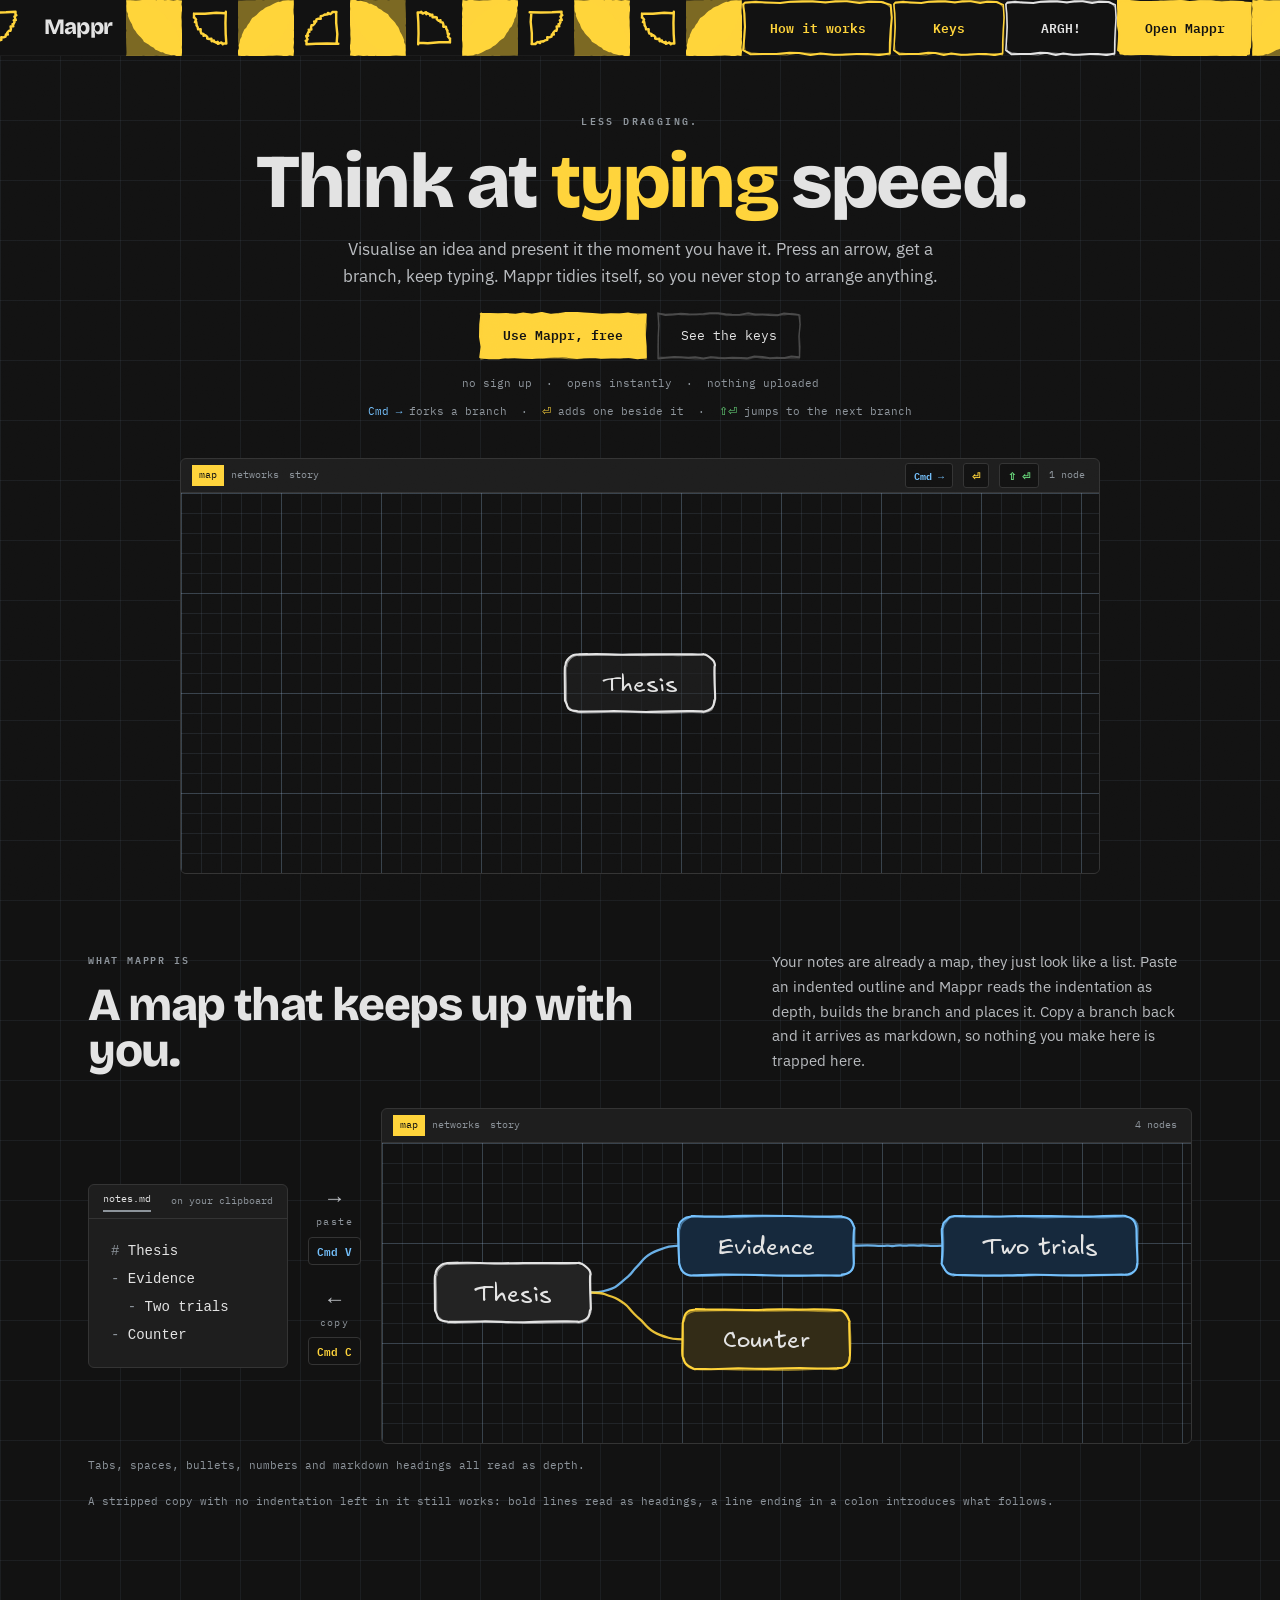
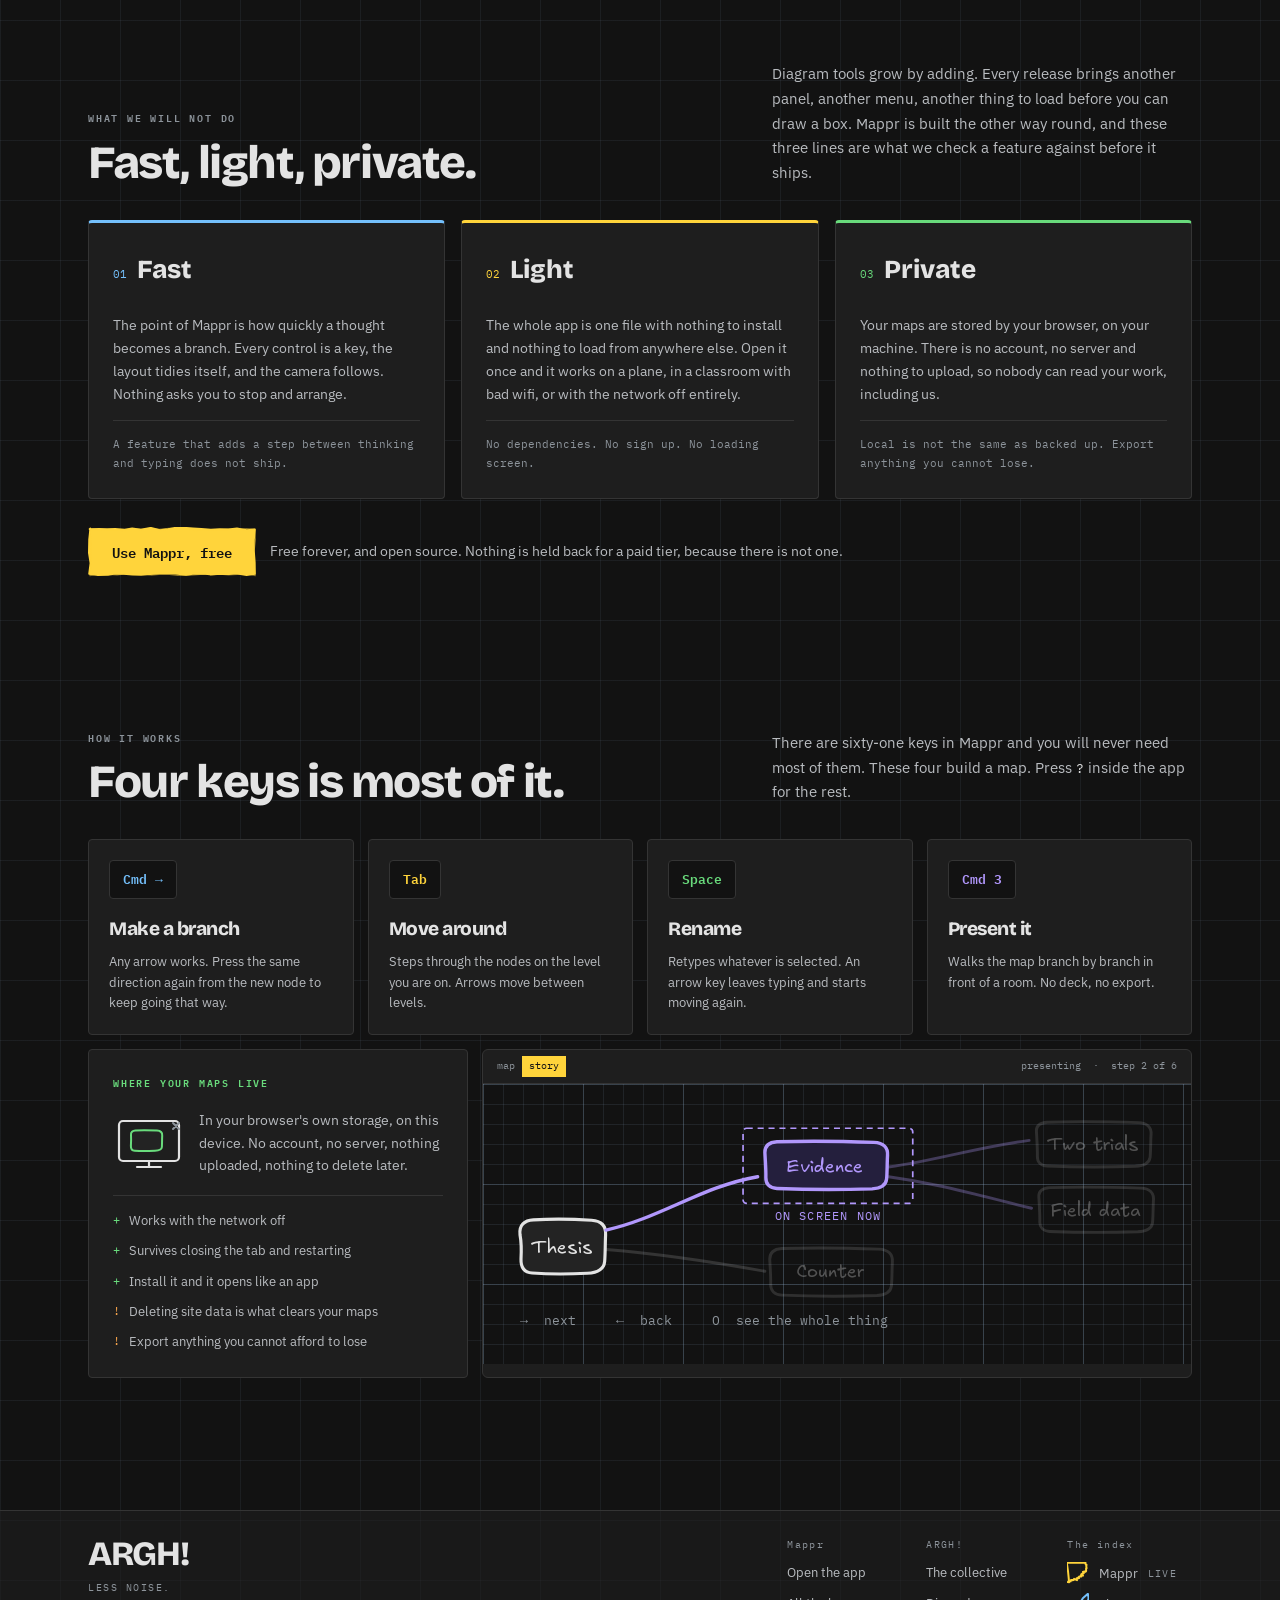
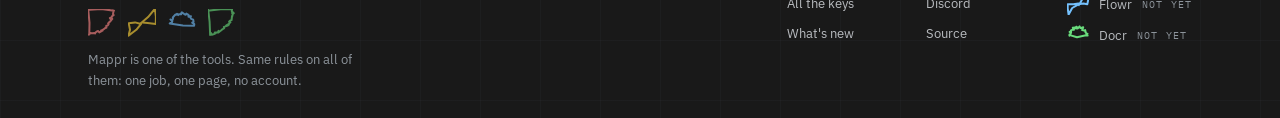
==== commit 0bf13a4c: "The house line is Less noise. Settled 24 September 2026. It replaces Less argh. in the hero and in e" ====
--- a/mappr/index.html
+++ b/mappr/index.html
@@ -353,7 +353,7 @@
   <div class="inner">
     <div class="brand">
       <div class="argh">ARGH!</div>
-      <div class="less">LESS ARGH.</div>
+      <div class="less">LESS NOISE.</div>
       <div class="marks"><svg width="28" height="28" viewBox="-1 -1 28 28" fill="none" aria-hidden="true" style="flex-shrink:0"><path d="M-.8-.7l1.3 13.5-.2 10.7-.3 1.2 1.4-1.7 1.5.2 2.6-.2.6.4.4-.9 1.3-1 1.4-.5 1.1 1.4 1.9-1.1-.1-.9 1.4.3-.1-.6 2.7-1.9.4-.7.9.2-.1-2 1.4-.2.9-1.3-.5-.7 1.8-2-.6.9 2.1-2.3-1.5-2 2.4.9-1-1.6 1.1-1.5 1.2-.8-.6-1 .4-2.4-.8-1.2 1.4.2-12.7-1.8-11.5.9" fill="none" stroke="#ff8787" stroke-width="2" stroke-linecap="round" stroke-linejoin="round"/></svg><svg width="28" height="28" viewBox="-1 -1 28 28" fill="none" aria-hidden="true" style="flex-shrink:0"><path d="M11.8 13.3l7.3-6.2 6.8-8.3 1 7.8-.1 7.4-8.2-1.1-5.3-.4" fill="none" stroke="#ffd43b" stroke-width="2" stroke-linecap="round" stroke-linejoin="round"/><path d="M12.1 13.8l-4.8 6-7.8 5.8 1.5-5.9-1.3-6.5 6.4-.8 5.8 1.6" fill="none" stroke="#ffd43b" stroke-width="2" stroke-linecap="round" stroke-linejoin="round"/></svg><svg width="28" height="28" viewBox="-1 -1 28 28" fill="none" aria-hidden="true" style="flex-shrink:0"><path d="M2.2 13.5l-1-.5 1.3.3.8-1.9-1.9-2 1.9 1 .6-1.5.1-1.3-.2-.1 2.5-2.9 1 .2.7-1 1.2 1.3.6-.9 2-.2.9-1.5-.6 1.8.8-1.9 3 2.1 1.5-.1-1.1.3 1-1.1 2.2 1.3 0 1.8 2.5-.5-1.2.1 1.3 2.5.8.3 1.3.5.4 2.3-1.4.8 2.1 1.4-.2 1.6-11.2-.1-13.2-2.2" fill="none" stroke="#74c0fc" stroke-width="2" stroke-linecap="round" stroke-linejoin="round"/></svg><svg width="28" height="28" viewBox="-1 -1 28 28" fill="none" aria-hidden="true" style="flex-shrink:0"><path d="M-.8-.2l1.4 11.8.5 12.1 0 1.2.6-2.3 1.1 2.2 2.3-.8 1.4-.6-.7-.8 2.9 0 .8-1.7-.1 1.6 2.9-2.3.3-.3 1.7-1.2.8-.4.1-.2-.3-1.2 3.2-1-1-.3 2-1.4.3 1.1 1.1-2.4.9-.6-1.3-.7.9-1 1.6-.5.3-3.1.1-1 .1.7.7-2.7-.8-1 1.8.2-2-1.9.3-2.4-11.5.4-10.8 1.1" fill="none" stroke="#69db7c" stroke-width="2" stroke-linecap="round" stroke-linejoin="round"/></svg></div>
       <div class="t" style="margin-top:13px">Mappr is one of the tools. Same rules on all of them: one job, one page, no account.</div>
     </div>
--- a/assets/site.css
+++ b/assets/site.css
@@ -499,9 +499,11 @@
    on a few of them at 26. Focused is available in the hero in the week a tool
    ships. It never goes loud: the plate is for print. ---------- */
 
-/* the page grid is Mappr's map paper further out, so the house drops it and
-   wears the keycap field instead */
-body.house{background-image:none}
+/* the page grid is Mappr's map paper further out, so the house drops it: the
+   hero wears the keycap field, and below it the page is a faint dot on the
+   68 module the tiles use (settled 24 Sept 2026) */
+body.house{background-image:radial-gradient(circle at 34px 34px, rgba(160,195,230,.13) 1.3px, transparent 1.6px);background-size:68px 68px;background-position:center 0}
+.house .hhero{background-color:var(--field)}
 
 .house .topbar .name{font-size:22px}
 .house .topbar nav a{font-size:12.5px}
@@ -883,3 +885,81 @@
 @media (max-width:640px){.nf .burst{width:160px;height:160px}.nf h1{font-size:56px;letter-spacing:-2px;margin-top:32px}}
 
 @media (max-width:640px){.story-stage{min-height:0}}
+
+/* ---------- the house page below the hero (settled 24 Sept 2026) ---------- */
+
+/* roomy: the sections breathe. 110px against a seam, since the seam already
+   separates them; 132 above the shelf, where there is no seam */
+.house .section.band{background:none;border:0}
+@media (min-width:1001px){
+  .house .section{padding:110px 0}
+  .house #index{padding-top:132px}
+  .house .section-head{margin-bottom:56px;gap:56px}
+  .house .section-head h2{font-size:54px;letter-spacing:-1.8px;max-width:760px}
+  .house .section-head .hgroup{flex-basis:560px}
+  .house .section-head .side{font-size:16px}
+  .house .shelf,.house .houserules{gap:28px}
+  .house .community{gap:24px}
+}
+
+/* the seams: the band repeated down the page, one row between each pair of
+   sections after the shelf. tools/build-seams.py writes them, assets/seams.js
+   moves them while you scroll. Structure, so the tiles are straight. */
+.seam{height:68px;overflow:hidden;display:flex;justify-content:center;position:relative;z-index:1;
+  background:var(--field);border-top:1px solid #1d1d1d;border-bottom:1px solid #1d1d1d}
+.seam .row{display:flex;flex:0 0 auto;will-change:transform}
+.seam .st{display:block;width:68px;height:68px;flex:0 0 68px}
+.seam .st.o{opacity:.22}
+.seam .st svg{display:block;width:100%;height:100%;overflow:visible;transition:translate 90ms steps(2,end)}
+.seam .st.spin svg{transform:rotate(var(--r,0deg));will-change:transform}
+.seam .st use{transform-box:view-box;transform-origin:60px 60px;transition:transform 120ms steps(2,end)}
+@media (hover:hover){
+  .seam .st:hover{opacity:1}
+  .seam .st:hover svg{translate:0 -4px}
+  .seam .st:hover use{transform:rotate(90deg)}
+}
+/* with the script: each seam fills in left to right the first time it is seen,
+   and a solid glaze runs along it */
+.seams-on .seam .st{opacity:0;transform:translateY(14px) scale(.85);
+  transition:transform 520ms cubic-bezier(.34,1.56,.64,1),opacity 320ms ease-out;transition-delay:calc(var(--i) * 18ms)}
+.seams-on .seam.in .st{opacity:1;transform:none}
+.seams-on .seam.in .st.o{opacity:.22}
+.seams-on .seam.in .st.lit{opacity:1;transition-delay:0ms}
+.seams-on .seam.in .st.lit2{opacity:.45;transition-delay:0ms}
+/* the runner never dims a solid tile it passes */
+.seams-on .seam.in .st.g.lit2{opacity:1}
+@media (hover:hover){.seams-on .seam.in .st:hover{opacity:1;transition-delay:0ms}}
+/* the last seam is the footer's top edge: no gap, no second rule, and the
+   footer is solid so the dot paper stops at it */
+.seam + footer{margin-top:0;border-top:0}
+.house footer{background:#1a1a1a}
+@media (max-width:640px){
+  .seam{height:48px}
+  .seam .st{width:48px;height:48px;flex-basis:48px}
+}
+
+/* the rule cards: the number is drawn by hand, big, bleeding off the corner.
+   Two passes, the second thinner at half opacity, in three frames cycled on
+   hover, the way the drawn cards move. It fills with the card's glaze under
+   the cursor, or when a phone selects it. */
+.houserules .card{position:relative;overflow:hidden;border-top:3px solid var(--acc);padding:150px 28px 30px;min-height:300px;display:flex;flex-direction:column}
+.houserules .numeral{position:absolute;right:-8px;top:-30px;width:270px;height:200px;overflow:visible;pointer-events:none}
+.houserules .numeral text{font-family:var(--display);font-weight:800;font-size:188px;letter-spacing:-10px;text-anchor:end;fill:transparent;stroke:var(--acc);stroke-linejoin:round}
+.houserules .numeral .p1{stroke-width:2.2;opacity:.8;transition:fill 140ms steps(2,end)}
+.houserules .numeral .p2{stroke-width:1.3;opacity:.45}
+.houserules .numeral .f2,.houserules .numeral .f3{opacity:0}
+.houserules .run{position:absolute;left:28px;top:30px;display:flex;gap:6px}
+.houserules .run svg{width:22px;height:22px}
+.houserules .card .head{margin-top:auto;margin-bottom:12px}
+.houserules .card h3{font-size:34px;letter-spacing:-1.2px}
+.houserules .card:hover .numeral .p1,.houserules .card.is-sel .numeral .p1{fill:color-mix(in srgb,var(--acc) 85%,transparent)}
+.houserules .card:hover .numeral .f1,.houserules .card.is-sel .numeral .f1{animation:bf1 .36s steps(1,end) infinite}
+.houserules .card:hover .numeral .f2,.houserules .card.is-sel .numeral .f2{animation:bf2 .36s steps(1,end) infinite}
+.houserules .card:hover .numeral .f3,.houserules .card.is-sel .numeral .f3{animation:bf3 .36s steps(1,end) infinite}
+@media (min-width:1001px){.house .houserules p{font-size:15px;line-height:1.7}}
+@media (max-width:1000px){.houserules .card{min-height:0;padding-top:140px}}
+@media (prefers-reduced-motion: reduce){
+  .houserules .card:hover .numeral .f1,.houserules .card.is-sel .numeral .f1{animation:none}
+  .houserules .card:hover .numeral .f2,.houserules .card.is-sel .numeral .f2,
+  .houserules .card:hover .numeral .f3,.houserules .card.is-sel .numeral .f3{animation:none}
+}
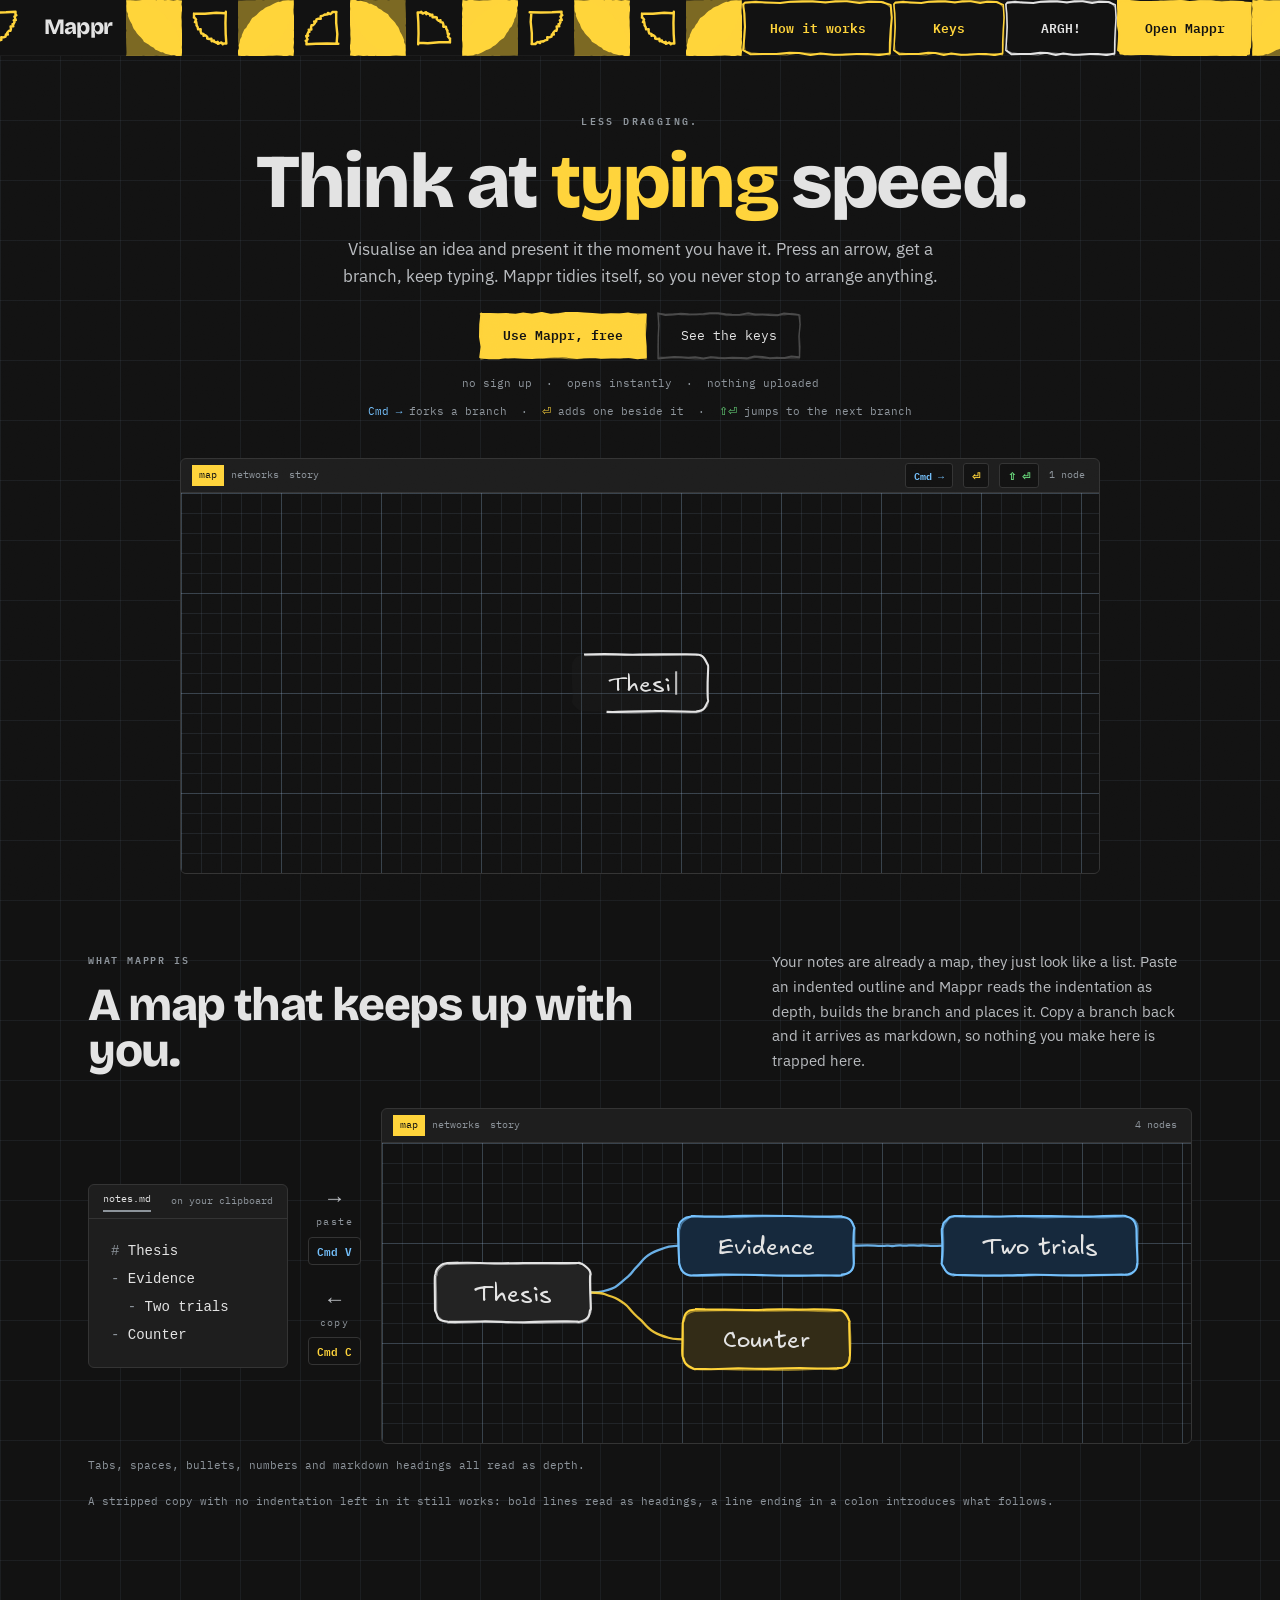
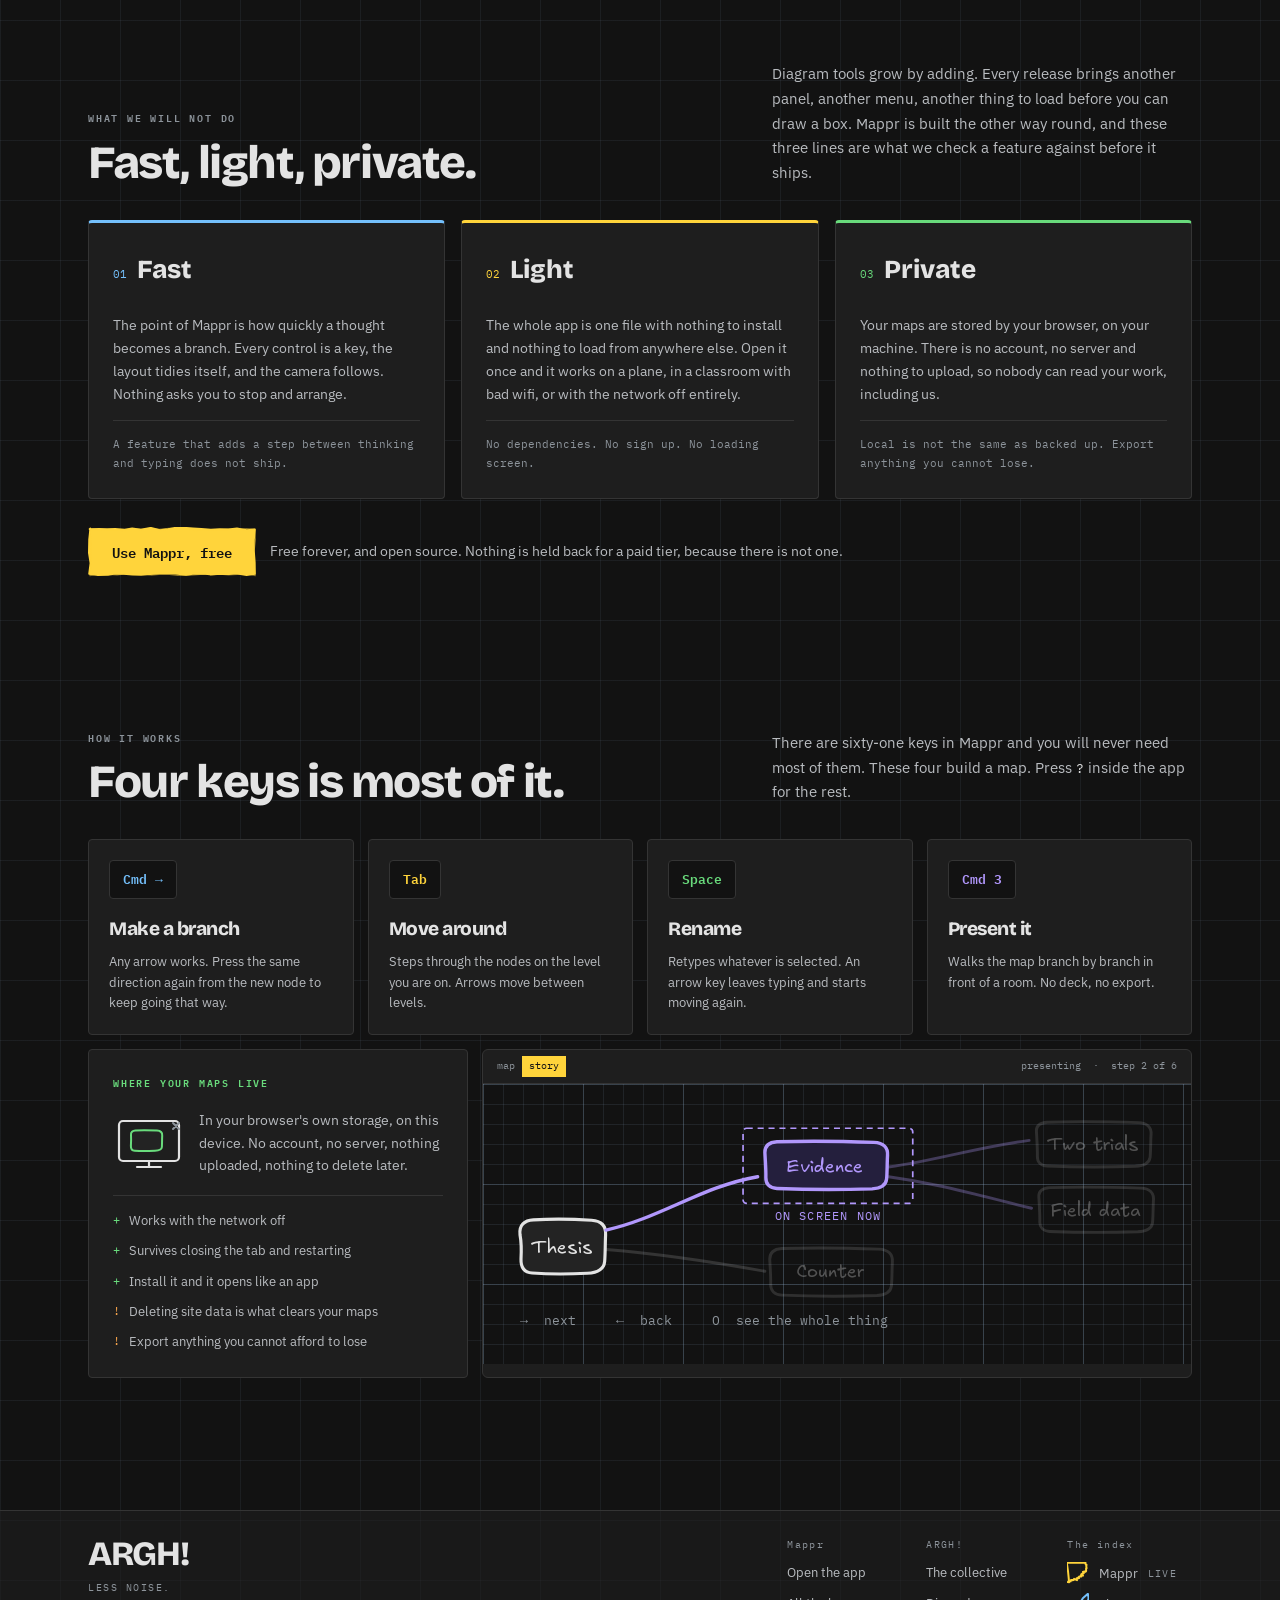
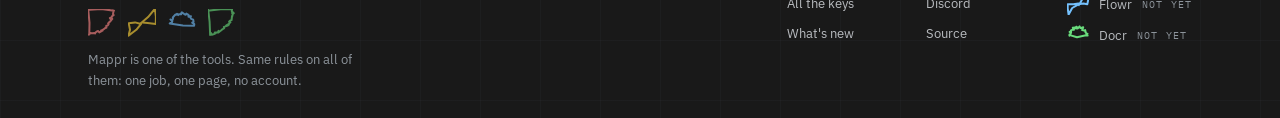
==== commit ec082a42: "Cache-bust the CSS and JS so a new page never meets an old stylesheet The first visit after the seam" ====
--- a/mappr/index.html
+++ b/mappr/index.html
@@ -106,7 +106,7 @@
 @media (max-width:760px){:root{--nb:48px}.navband .nb-mid{display:none}.navband .nb-brand{flex:1 1 auto;padding:0 10px}.navband .nb-word{font-size:19px}.navband .ver{display:none}.nkey{min-width:0;padding:0 12px;font-size:11.5px}.nkey .short{display:inline}.navband .nb-mid{display:block}.navband .nb-brand{flex:0 0 auto;padding:0 10px 0 14px}}
 </style>
 <!--critical:end-->
-<link rel="stylesheet" href="/assets/site.css">
+<link rel="stylesheet" href="/assets/site.css?v=3c41634d">
 <link rel="preload" href="/assets/fonts/bricolage-grotesque-latin-800-normal.woff2" as="font" type="font/woff2" crossorigin>
 <link rel="preload" href="/assets/fonts/ibm-plex-sans-latin-400-normal.woff2" as="font" type="font/woff2" crossorigin>
 </head>
@@ -380,8 +380,8 @@
   </div>
 </footer>
 
-<script src="/assets/mappr-demo.js" defer></script>
-<script src="/assets/mappr-open.js" defer></script>
-<script src="/assets/navband.js" defer></script>
+<script src="/assets/mappr-demo.js?v=de3bb9f8" defer></script>
+<script src="/assets/mappr-open.js?v=4b4d7ff9" defer></script>
+<script src="/assets/navband.js?v=172877fe" defer></script>
 </body>
 </html>
